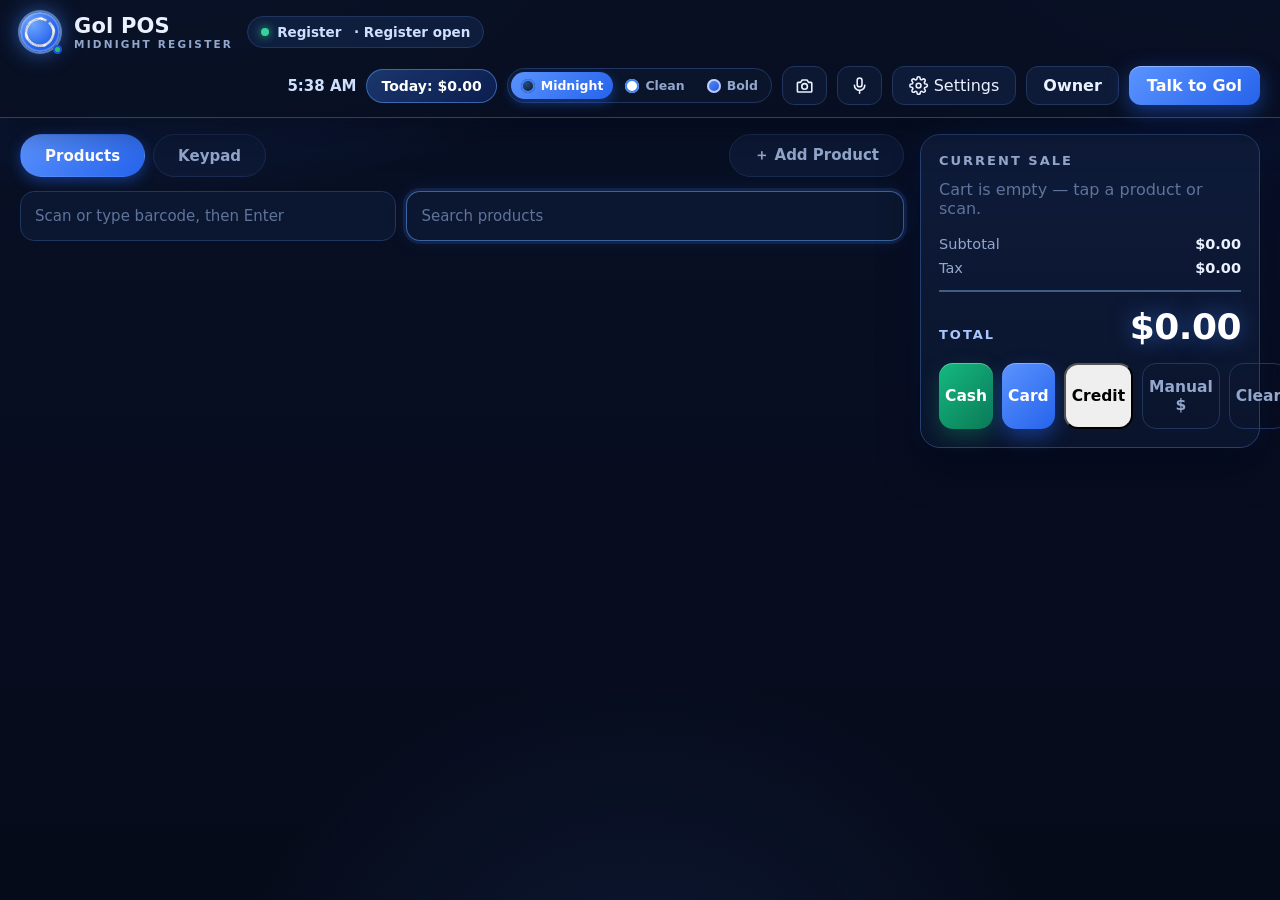
==== web/index.html @ a658a7b7 "Stamp web assets ?v=b105025 (Price-Gap Engine)" ====
<!DOCTYPE html>
<html lang="en" data-theme="midnight">
<head>
<meta charset="UTF-8">
<meta name="viewport" content="width=device-width, initial-scale=1.0, viewport-fit=cover">
<title>Gol POS — Register</title>
<script>try{var t=localStorage.getItem('golpos_theme');if(['midnight','clean','bold'].indexOf(t)<0)t='midnight';document.documentElement.dataset.theme=t;}catch(e){document.documentElement.dataset.theme='midnight';}</script>
<link rel="stylesheet" href="styles.css?v=b105025">
</head>
<body>
<header class="topbar">
  <span class="gol-mark gol-mark-lg"><img class="gol-mark-img" src="assets/gol-ring-white.png" alt="Gol"><i class="gol-mark-dot"></i></span>
  <div class="brand">Gol POS<small id="themeName">Midnight Register</small></div>
  <div class="store-pill"><span class="status-dot"></span><span id="storeName">Register</span><span class="store-open">&nbsp;· Register open</span></div>
  <div class="top-right">
    <span class="clock" id="clock"></span>
    <span class="today-chip" id="todayTotal">Today: $0.00</span>
    <div class="theme-switch" role="group" aria-label="Register theme">
      <button type="button" data-set-theme="midnight"><span class="sw sw-midnight"></span>Midnight</button>
      <button type="button" data-set-theme="clean"><span class="sw sw-clean"></span>Clean</button>
      <button type="button" data-set-theme="bold"><span class="sw sw-bold"></span>Bold</button>
    </div>
    <span id="camPill" class="cam-pill hidden" role="status"><svg class="ic ic-dot" viewBox="0 0 24 24" aria-hidden="true"><circle cx="12" cy="12" r="7" fill="currentColor"/></svg> Camera on</span>
    <button id="camBtn" type="button" aria-label="Camera — take a photo for Gol" title="Camera — take a photo for Gol (bill, receipt, product)"><svg class="ic" viewBox="0 0 24 24" fill="none" stroke="currentColor" stroke-width="2" stroke-linecap="round" stroke-linejoin="round" aria-hidden="true"><path d="M4 8h3l2-3h6l2 3h3a1 1 0 0 1 1 1v10a1 1 0 0 1-1 1H4a1 1 0 0 1-1-1V9a1 1 0 0 1 1-1z"/><circle cx="12" cy="13" r="3.5"/></svg></button>
    <button id="voiceBtn" type="button" aria-label="Voice — talk to Gol" title="Voice — talk to Gol"><svg class="ic" viewBox="0 0 24 24" fill="none" stroke="currentColor" stroke-width="2" stroke-linecap="round" stroke-linejoin="round" aria-hidden="true"><rect x="9" y="2.5" width="6" height="11" rx="3"/><path d="M5.5 11.5a6.5 6.5 0 0 0 13 0M12 18v3.5"/></svg></button>
    <div class="setmenu">
      <button id="settingsBtn" type="button" aria-haspopup="true" aria-expanded="false"><svg class="ic" viewBox="0 0 24 24" fill="none" stroke="currentColor" stroke-width="2" stroke-linecap="round" stroke-linejoin="round" aria-hidden="true"><circle cx="12" cy="12" r="3"/><path d="M19.4 15a1.65 1.65 0 0 0 .33 1.82l.06.06a2 2 0 1 1-2.83 2.83l-.06-.06a1.65 1.65 0 0 0-1.82-.33 1.65 1.65 0 0 0-1 1.51V21a2 2 0 1 1-4 0v-.09A1.65 1.65 0 0 0 9 19.4a1.65 1.65 0 0 0-1.82.33l-.06.06a2 2 0 1 1-2.83-2.83l.06-.06a1.65 1.65 0 0 0 .33-1.82 1.65 1.65 0 0 0-1.51-1H3a2 2 0 1 1 0-4h.09A1.65 1.65 0 0 0 4.6 9a1.65 1.65 0 0 0-.33-1.82l-.06-.06a2 2 0 1 1 2.83-2.83l.06.06a1.65 1.65 0 0 0 1.82.33H9a1.65 1.65 0 0 0 1-1.51V3a2 2 0 1 1 4 0v.09a1.65 1.65 0 0 0 1 1.51 1.65 1.65 0 0 0 1.82-.33l.06-.06a2 2 0 1 1 2.83 2.83l-.06.06a1.65 1.65 0 0 0-.33 1.82V9a1.65 1.65 0 0 0 1.51 1H21a2 2 0 1 1 0 4h-.09a1.65 1.65 0 0 0-1.51 1z"/></svg> Settings</button>
      <div class="setmenu-pop hidden" id="settingsPop" role="menu" aria-label="Register settings">
        <div class="sm-row">
          <div class="sm-main"><span class="sm-label">Batch close</span><span class="sm-sub" id="smBatchInfo">Checking…</span></div>
          <button type="button" class="sm-act" id="smBatchBtn">Seal batch</button>
        </div>
        <div class="sm-note hidden" id="smBatchNote"></div>
        <div class="sm-row">
          <div class="sm-main"><span class="sm-label">Day close</span><span class="sm-sub">Freeze today's record, batches included</span></div>
          <button type="button" class="sm-act" id="smDayCloseBtn">Close day</button>
        </div>
        <div class="sm-row">
          <div class="sm-main"><span class="sm-label">Receipt</span><span class="sm-sub">Reprint the most recent sale</span></div>
          <button type="button" class="sm-act" id="smReprintBtn">Reprint last</button>
        </div>
        <div class="sm-row">
          <div class="sm-main"><span class="sm-label">Transactions</span><span class="sm-sub">Sales history with items — reprint any sale</span></div>
          <button type="button" class="sm-act" id="smHistoryBtn">History</button>
        </div>
        <div class="sm-row">
          <div class="sm-main"><span class="sm-label">Scan with phone</span><span class="sm-sub">No camera here? A phone becomes this register's camera</span></div>
          <button type="button" class="sm-act" id="smScanBtn">Show link</button>
        </div>
        <div class="sm-row">
          <div class="sm-main"><span class="sm-label">Printer</span><span class="sm-sub">Receipt prints after each sale</span></div>
          <button type="button" class="sm-toggle" id="smPrinterBtn" aria-pressed="true">On</button>
        </div>
        <div class="sm-row">
          <div class="sm-main"><span class="sm-label">Camera frame</span><span class="sm-sub">One counter photo saved with each cash sale</span></div>
          <button type="button" class="sm-toggle" id="smWatchBtn" aria-pressed="false">Off</button>
        </div>
        <div class="sm-row">
          <div class="sm-main"><span class="sm-label">Tax exempt</span><span class="sm-sub">No tax on the current sale only</span></div>
          <button type="button" class="sm-toggle" id="smTaxBtn" aria-pressed="false">Off</button>
        </div>
        <div class="sm-row">
          <div class="sm-main"><span class="sm-label">Lock register</span><span class="sm-sub">Back to PIN please — the next person opens it in their name</span></div>
          <button type="button" class="sm-act" id="smLockBtn">Lock</button>
        </div>
        <div class="sm-row sm-last">
          <div class="sm-main"><span class="sm-label">Store</span><span class="sm-sub">Closed pauses new sales</span></div>
          <button type="button" class="sm-toggle on" id="smStoreBtn" aria-pressed="true">Open</button>
        </div>
      </div>
    </div>
    <span id="actorChip" class="actor-chip hidden" role="status"></span>
    <button id="myTasksBtn" type="button" class="hidden">My Tasks</button>
    <button id="ownerBtn" type="button">Owner</button>
    <button id="golBtn" type="button" class="gol-btn">Talk to Gol</button>
  </div>
</header>

<main class="layout">
  <section class="catalog">
    <div class="panel-tabs" role="tablist" aria-label="Register entry mode">
      <button type="button" id="tabProducts" class="ptab on" role="tab" aria-selected="true">Products</button>
      <button type="button" id="tabKeypad" class="ptab" role="tab" aria-selected="false">Keypad</button>
      <button type="button" id="addProductBtn" class="ptab ptab-add">＋ Add Product</button>
    </div>
    <div id="productsPane">
      <div class="scan-row">
        <input id="scanInput" name="golpos-barcode-scan" type="text" inputmode="numeric" placeholder="Scan or type barcode, then Enter" autocomplete="off" readonly>
        <input id="searchInput" name="golpos-product-search" type="search" placeholder="Search products" autocomplete="off" readonly>
      </div>
      <div class="cats" id="catRow"></div>
      <div class="grid" id="grid"></div>
    </div>
    <div id="keypadPane" class="keypad hidden">
      <div class="kp-main">
        <div class="kp-display">
          <span class="kp-label">Manual amount</span>
          <b class="kp-amount" id="kpAmount">$0.00</b>
          <button type="button" class="kp-clear" id="kpClearBtn" aria-label="Clear amount">C</button>
        </div>
        <p class="kp-error hidden" id="kpError" role="alert"></p>
        <div class="kp-keys">
          <button type="button" data-kp="1">1</button>
          <button type="button" data-kp="2">2</button>
          <button type="button" data-kp="3">3</button>
          <button type="button" data-kp="4">4</button>
          <button type="button" data-kp="5">5</button>
          <button type="button" data-kp="6">6</button>
          <button type="button" data-kp="7">7</button>
          <button type="button" data-kp="8">8</button>
          <button type="button" data-kp="9">9</button>
          <button type="button" data-kp="00">00</button>
          <button type="button" data-kp="0">0</button>
          <button type="button" data-kp="B" class="kp-fn" aria-label="Backspace">⌫</button>
        </div>
        <div class="kp-actions">
          <button type="button" id="kpTaxableBtn">Add · TAXABLE</button>
          <button type="button" id="kpNonTaxBtn">Add · NON-TAX</button>
        </div>
      </div>
      <div class="kp-side">
        <div class="cats kp-cats" id="kpCatRow"></div>
        <div class="kp-list" id="kpList"></div>
      </div>
    </div>
  </section>

  <aside class="cart">
    <h2>Current sale <em id="cartCount"></em></h2>
    <div id="cartLines" class="cart-lines"><p class="empty">Cart is empty — tap a product or scan.</p></div>
    <div class="totals">
      <div class="row"><span>Subtotal</span><b id="subTotal">$0.00</b></div>
      <div class="row"><span>Tax <span id="taxBadge" class="tax-badge hidden">EXEMPT</span></span><b id="taxTotal">$0.00</b></div>
      <div class="row hidden" id="surchargeRow"><span id="surchargeLabel">Card surcharge</span><b id="surchargeTotal">$0.00</b></div>
      <div class="row hidden" id="creditRow"><span>Store credit</span><b id="creditTotal">$0.00</b></div>
      <div class="row hidden" id="creditDueRow"><span>Still due</span><b id="creditDue">$0.00</b></div>
      <div class="grand"><span>Total</span><b id="grandTotal">$0.00</b></div>
    </div>
    <div class="tender">
      <button id="cashBtn" type="button">Cash</button>
      <button id="cardBtn" type="button">Card</button>
      <button id="creditBtn" type="button">Credit</button>
      <button id="manualBtn" type="button" class="ghost">Manual $</button>
      <button id="clearBtn" type="button" class="ghost">Clear</button>
    </div>
  </aside>
</main>

<section class="owner hidden" id="ownerPanel">
  <div class="owner-head">
    <h2 class="owner-title">Owner</h2>
    <span class="owner-store" id="ownerStoreName"></span>
  </div>
  <div class="owner-card owner-today">
    <h3 class="ocard-title">Today</h3>
    <div id="ownerBody">Loading…</div>
    <div class="owner-close-day" id="ownerCloseDay">
      <button id="dayCloseBtn" type="button">Close the day</button>
      <span id="dayCloseResult" class="ocd-result"></span>
    </div>
  </div>
  <div class="owner-card">
    <div id="ownerVendors"></div>
  </div>
  <div class="owner-card">
    <div id="ownerTeam"></div>
  </div>
  <div class="owner-card">
    <div id="ownerUnlocks"></div>
  </div>
  <div class="owner-card">
    <div id="ownerWhatsout"></div>
  </div>
  <div class="owner-card">
    <div id="ownerFeed"></div>
  </div>
  <div class="owner-card">
    <div id="ownerLoyalty"></div>
  </div>
  <div class="owner-card" id="ownerSettings"></div>
  <div class="owner-card owner-reports">
    <h3 class="ocard-title">Reports</h3>
    <div class="rep-tabs" role="group" aria-label="Report period">
      <button type="button" data-report="today">Today</button>
      <button type="button" data-report="yesterday">Yesterday</button>
      <button type="button" data-report="week">This week</button>
      <input type="date" id="reportDate" aria-label="Pick a date">
    </div>
    <div id="reportBody">Pick a period.</div>
  </div>
  <button id="ownerClose" type="button" class="ghost">Close</button>
</section>

<div class="lock-overlay hidden" id="lockOverlay" role="dialog" aria-label="Register locked">
  <div class="lock-card">
    <img class="lock-logo" src="assets/gol-ring-blue.png" alt="Gol">
    <h2 class="lock-title">PIN please</h2>
    <p class="lock-sub">The register is locked. Type your PIN in the Gol chat —<br>it opens in your name, with your tasks ready.</p>
    <button id="lockChatBtn" type="button" class="gol-btn">Talk to Gol</button>
  </div>
</div>

<div class="receipt hidden" id="tasksModal"><div class="receipt-card tasks-card">
  <h3>My Tasks</h3>
  <div id="tasksNext"></div>
  <div id="tasksList"></div>
  <div class="tasks-note-row">
    <input id="taskNoteInput" type="text" placeholder="Note for the boss…" autocomplete="off">
    <button id="taskNoteSend" type="button">Send note</button>
  </div>
  <button id="tasksClose" type="button" class="ghost">Close</button>
</div></div>

<div class="receipt hidden" id="receiptModal"><div class="receipt-card">
  <h3 id="receiptTitle">Receipt</h3>
  <img id="receiptLogo" class="receipt-logo" src="assets/gol-ring-blue.png" alt="Gol">
  <pre id="receiptBody"></pre>
  <button id="receiptPrint" type="button">Print</button>
  <button id="receiptClose" type="button">New sale</button>
</div></div>

<div class="receipt hidden" id="orderSheetModal"><div class="receipt-card sheet-card">
  <h3 id="orderSheetTitle">Order sheet</h3>
  <pre id="orderSheetBody"></pre>
  <button id="orderSheetPrint" type="button">Print</button>
  <button id="orderSheetShare" type="button">Share</button>
  <button id="orderSheetClose" type="button">Close</button>
</div></div>

<div class="cash-pay hidden" id="cashModal"><div class="cash-card">
  <h3>Cash payment</h3>
  <div class="cash-row cash-due"><span>Total due</span><b id="cashDue">$0.00</b></div>
  <label class="cash-label">Cash received
    <input id="cashReceived" type="number" min="0" step="0.01" inputmode="decimal" autocomplete="off">
  </label>
  <div class="cash-quick" aria-label="Add cash">
    <button type="button" data-cash-add="1">+$1</button>
    <button type="button" data-cash-add="5">+$5</button>
    <button type="button" data-cash-add="10">+$10</button>
    <button type="button" data-cash-add="20">+$20</button>
    <button type="button" data-cash-add="50">+$50</button>
    <button type="button" id="cashExact">Exact</button>
    <button type="button" id="cashClear">Clear</button>
  </div>
  <div class="cash-row cash-change"><span id="cashChangeLabel">Change due</span><b id="cashChange">$0.00</b></div>
  <div class="cash-actions">
    <button type="button" id="cashBack" class="ghost">Back</button>
    <button type="button" id="cashComplete">Complete cash sale</button>
  </div>
</div></div>

<div class="cash-pay hidden" id="creditModal"><div class="cash-card">
  <h3>Store credit</h3>
  <p class="cam-note">The customer's credit is real money the store owes them — points from their receipts (1 point per $20, 1 point = $1). Ask their NAME first, or look it up by phone; the balance reads from the store's own ledger.</p>
  <label class="cash-label">Customer name
    <input id="creditNameIn" type="text" autocomplete="off" placeholder="e.g. Ram Sharma">
  </label>
  <div class="cash-actions">
    <button type="button" id="creditFindName">Find by name</button>
  </div>
  <div id="creditMatches" class="hidden"></div>
  <label class="cash-label">Customer phone
    <input id="creditPhone" type="tel" inputmode="tel" autocomplete="off" placeholder="(216) 555-0100">
  </label>
  <div class="cash-actions">
    <button type="button" id="creditBack" class="ghost">Back</button>
    <button type="button" id="creditCheck">Check balance</button>
  </div>
  <div id="creditResult" class="hidden">
    <div class="cash-row"><span id="creditName">Customer</span><b id="creditBalance">$0.00</b></div>
    <label class="cash-label">Apply credit $
      <input id="creditAmount" type="number" min="0" step="0.01" inputmode="decimal" autocomplete="off">
    </label>
    <div class="cash-row"><span>After credit</span><b id="creditLeft">—</b></div>
    <div class="cash-actions">
      <button type="button" id="creditRemove" class="ghost hidden">Remove credit</button>
      <button type="button" id="creditApply">Apply credit</button>
    </div>
  </div>
  <p class="stock-note hidden" id="creditNote" role="alert"></p>
</div></div>

<div class="cash-pay hidden" id="refundModal"><div class="cash-card">
  <h3>Refund</h3>
  <p class="refund-sale" id="refundSaleLine"></p>
  <div id="refundLines"></div>
  <div class="cash-row cash-due"><span>Back to customer</span><b id="refundTotal">$0.00</b></div>
  <p class="refund-back" id="refundBackLine"></p>
  <p class="stock-note hidden" id="refundNote" role="alert"></p>
  <div class="cash-actions">
    <button type="button" id="refundCancel" class="ghost">Back</button>
    <button type="button" id="refundGo">Refund</button>
  </div>
</div></div>

<div class="prod-add hidden" id="productModal"><div class="prod-card">
  <h3>Add product</h3>
  <div id="npFormStep">
    <div class="np-grid">
      <label class="np-wide">Name <input id="npName" type="text" placeholder="e.g. Sunrise Trail Mix 4oz" autocomplete="off"></label>
      <label>Category
        <select id="npCategory"></select>
      </label>
      <label id="npCategoryNewWrap" class="hidden">New category <input id="npCategoryNew" type="text" placeholder="Category name" autocomplete="off"></label>
      <label>Price $ <input id="npPrice" type="number" min="0" step="0.01" inputmode="decimal" placeholder="0.00"></label>
      <label>Cost $ <input id="npCost" type="number" min="0" step="0.01" inputmode="decimal" placeholder="Optional"></label>
      <label>Margin % <input id="npMargin" type="number" min="0" step="0.1" inputmode="decimal" placeholder="—"></label>
      <label>Barcode <input id="npBarcode" type="text" placeholder="Blank = auto" autocomplete="off"></label>
      <label>Opening stock <input id="npStock" type="number" min="0" step="1" inputmode="numeric" value="0"></label>
      <label>Par (shelf) <input id="npPar" type="number" min="0" step="1" inputmode="numeric"></label>
      <label>Image URL <input id="npImg" type="text" placeholder="Optional" autocomplete="off"></label>
      <label class="os-chk np-wide"><input id="npTaxable" type="checkbox" checked> Taxable</label>
    </div>
    <p class="np-error hidden" id="npError" role="alert"></p>
    <div class="cash-actions">
      <button type="button" id="npCancel" class="ghost">Cancel</button>
      <button type="button" id="npSave">Add product</button>
    </div>
  </div>
  <div id="npPinStep" class="hidden">
    <p class="np-pin-note" id="npPinNote">That's an admin action — enter the admin PIN.</p>
    <label class="cash-label">Admin PIN
      <input id="npPin" type="password" inputmode="numeric" autocomplete="off" maxlength="6" placeholder="••••">
    </label>
    <p class="np-error hidden" id="npPinError" role="alert"></p>
    <div class="cash-actions">
      <button type="button" id="npPinCancel" class="ghost">Cancel</button>
      <button type="button" id="npPinBtn">Unlock &amp; add</button>
    </div>
  </div>
</div></div>

<div class="stock-add hidden" id="stockModal"><div class="stock-card">
  <div class="stock-head">
    <span class="stock-media"><span class="tile-art" id="stockArt">G</span><img class="tile-img hidden" id="stockImg" alt=""></span>
    <div class="stock-title"><h3 id="stockName">Add stock</h3><span class="stock-now" id="stockNow"></span></div>
  </div>
  <div id="stockQtyStep">
    <div class="stock-stepper">
      <button type="button" id="stockMinus" aria-label="One less">−</button>
      <input id="stockQty" type="number" min="1" max="9999" step="1" inputmode="numeric" value="12" aria-label="Quantity received">
      <button type="button" id="stockPlus" aria-label="One more">+</button>
    </div>
    <div class="stock-quick" aria-label="Quick quantities">
      <button type="button" data-stock-qty="6">+6</button>
      <button type="button" data-stock-qty="12">+12</button>
      <button type="button" data-stock-qty="24">+24</button>
    </div>
    <p class="stock-note hidden" id="stockNote" role="alert"></p>
    <div class="cash-actions">
      <button type="button" id="stockCancel" class="ghost">Cancel</button>
      <button type="button" id="stockAddBtn">Add to stock</button>
    </div>
  </div>
  <div id="stockPinStep" class="hidden">
    <p class="stock-pin-note" id="stockPinNote">That's an admin action — enter the admin PIN.</p>
    <label class="cash-label" id="stockPinLabel">Admin PIN
      <input id="stockPin" type="password" inputmode="numeric" autocomplete="off" maxlength="6" placeholder="••••">
    </label>
    <p class="stock-note hidden" id="stockPinError" role="alert"></p>
    <div class="cash-actions">
      <button type="button" id="stockPinCancel" class="ghost">Cancel</button>
      <button type="button" id="stockPinBtn">Unlock &amp; add</button>
    </div>
  </div>
</div></div>

<div class="txn hidden" id="txnModal"><div class="txn-card">
  <div class="txn-head">
    <h3>Transactions</h3>
    <button type="button" id="txnClose" class="ghost">Close</button>
  </div>
  <div class="txn-body" id="txnBody"><p class="txn-empty">Loading…</p></div>
</div></div>

<div class="stock-add hidden" id="pinModal"><div class="stock-card">
  <h3 class="pin-sheet-title">Admin PIN</h3>
  <p class="stock-pin-note" id="pinSheetNote">That's an admin action — enter the admin PIN.</p>
  <label class="cash-label">Admin PIN
    <input id="pinSheetInput" type="password" inputmode="numeric" autocomplete="off" maxlength="6" placeholder="••••">
  </label>
  <p class="stock-note hidden" id="pinSheetError" role="alert"></p>
  <div class="cash-actions">
    <button type="button" id="pinSheetCancel" class="ghost">Cancel</button>
    <button type="button" id="pinSheetBtn">Unlock &amp; continue</button>
  </div>
</div></div>

<div id="toast" class="toast hidden" role="status"></div>

<div class="chat-drawer hidden" id="chatDrawer">
  <div class="chat-head">
    <span class="gol-mark"><img class="gol-mark-img" src="assets/gol-ring-white.png" alt="Gol"><i class="gol-mark-dot"></i></span>
    <div class="chat-title"><b>Gol</b><small>Your store brain · online</small></div>
    <button id="chatClose" type="button" aria-label="Close">×</button>
  </div>
  <div class="chat-body" id="chatBody">
    <div class="msg gol">Hi, I'm Gol. Add an item, ask a price, or say "today's total".</div>
  </div>
  <div class="chat-chips" id="chatChips" role="group" aria-label="Quick asks — tap instead of typing">
    <button type="button" data-chip="Today's total"><svg class="ic" viewBox="0 0 24 24" fill="none" stroke="currentColor" stroke-width="2" stroke-linecap="round" stroke-linejoin="round" aria-hidden="true"><path d="M4 20h16"/><path d="M7 20v-5M12 20V5M17 20v-8"/></svg> Today's total</button>
    <button type="button" data-chip="Close the day"><svg class="ic" viewBox="0 0 24 24" fill="none" stroke="currentColor" stroke-width="2" stroke-linecap="round" stroke-linejoin="round" aria-hidden="true"><path d="M20 13.6A8 8 0 1 1 10.4 4a6.6 6.6 0 0 0 9.6 9.6z"/></svg> Close the day</button>
    <button type="button" data-chip="Batch close"><svg class="ic" viewBox="0 0 24 24" fill="none" stroke="currentColor" stroke-width="2" stroke-linecap="round" stroke-linejoin="round" aria-hidden="true"><rect x="3" y="6" width="18" height="13" rx="2"/><path d="M3 10.5h18"/></svg> Batch close</button>
    <button type="button" data-chip="Loyalty leaderboard"><svg class="ic" viewBox="0 0 24 24" fill="none" stroke="currentColor" stroke-width="2" stroke-linecap="round" stroke-linejoin="round" aria-hidden="true"><circle cx="12" cy="14.5" r="4.5"/><path d="M8.9 10.6 5.5 3h4.7L12 6.6 13.8 3h4.7l-3.4 7.6"/></svg> Loyalty leaderboard</button>
    <button type="button" data-chip="Employees list"><svg class="ic" viewBox="0 0 24 24" fill="none" stroke="currentColor" stroke-width="2" stroke-linecap="round" stroke-linejoin="round" aria-hidden="true"><circle cx="9" cy="8" r="3.5"/><path d="M3 20c.4-3.2 2.8-5 6-5s5.6 1.8 6 5M15.5 4.9a3.5 3.5 0 0 1 0 6.2M17.8 15.4c1.8.7 3 2.2 3.2 4.6"/></svg> Employees</button>
    <button type="button" data-chip="This week's sales"><svg class="ic" viewBox="0 0 24 24" fill="none" stroke="currentColor" stroke-width="2" stroke-linecap="round" stroke-linejoin="round" aria-hidden="true"><rect x="3" y="5" width="18" height="16" rx="2"/><path d="M3 10h18M8 3v4M16 3v4"/></svg> This week's sales</button>
    <button type="button" data-chip="Why was today slow?"><svg class="ic" viewBox="0 0 24 24" fill="none" stroke="currentColor" stroke-width="2" stroke-linecap="round" stroke-linejoin="round" aria-hidden="true"><circle cx="11" cy="11" r="7"/><path d="M20.5 20.5 16.7 16.7"/></svg> Why was today slow?</button>
    <button type="button" data-chip="What sold best this week?"><svg class="ic" viewBox="0 0 24 24" fill="none" stroke="currentColor" stroke-width="2" stroke-linecap="round" stroke-linejoin="round" aria-hidden="true"><path d="M8 4h8v4.5a4 4 0 0 1-8 0z"/><path d="M8 5.5H4.5a3.5 3.5 0 0 0 3.6 3.5M16 5.5h3.5a3.5 3.5 0 0 1-3.6 3.5M12 12.5V15M8.5 20h7M10 15h4l.6 5H9.4z"/></svg> What sold best this week?</button>
    <button type="button" data-chip="How much is a Coke?"><svg class="ic" viewBox="0 0 24 24" fill="none" stroke="currentColor" stroke-width="2" stroke-linecap="round" stroke-linejoin="round" aria-hidden="true"><path d="M6 9h12l-1.4 11a1.5 1.5 0 0 1-1.5 1.3H8.9A1.5 1.5 0 0 1 7.4 20z"/><path d="M4.5 9h15M14.5 2.5 13.2 9"/></svg> How much is a Coke?</button>
  </div>
  <div id="voicePill" class="voice-pill hidden" role="status"><svg class="ic" viewBox="0 0 24 24" fill="none" stroke="currentColor" stroke-width="2" stroke-linecap="round" stroke-linejoin="round" aria-hidden="true"><rect x="9" y="2.5" width="6" height="11" rx="3"/><path d="M5.5 11.5a6.5 6.5 0 0 0 13 0M12 18v3.5"/></svg> Listening… speak now</div>
  <form class="chat-form" id="chatForm">
    <label class="photo-btn" title="Send a photo — Gol's eyes (SAM) will read it"><svg class="ic" viewBox="0 0 24 24" fill="none" stroke="currentColor" stroke-width="2" stroke-linecap="round" stroke-linejoin="round" aria-hidden="true"><path d="M4 8h3l2-3h6l2 3h3a1 1 0 0 1 1 1v10a1 1 0 0 1-1 1H4a1 1 0 0 1-1-1V9a1 1 0 0 1 1-1z"/><circle cx="12" cy="13" r="3.5"/></svg>
      <input id="photoInput" type="file" accept="image/*" hidden>
    </label>
    <button id="chatMicBtn" type="button" class="mic-btn" title="Voice — talk to Gol" aria-label="Voice input"><svg class="ic" viewBox="0 0 24 24" fill="none" stroke="currentColor" stroke-width="2" stroke-linecap="round" stroke-linejoin="round" aria-hidden="true"><rect x="9" y="2.5" width="6" height="11" rx="3"/><path d="M5.5 11.5a6.5 6.5 0 0 0 13 0M12 18v3.5"/></svg></button>
    <input id="chatInput" type="text" placeholder="Message Gol…" autocomplete="off">
    <button type="submit"><svg class="ic" viewBox="0 0 24 24" fill="none" stroke="currentColor" stroke-width="2" stroke-linecap="round" stroke-linejoin="round" aria-hidden="true"><path d="M21.5 2.5 11 13"/><path d="M21.5 2.5 14.8 21.5l-3.8-8.5-8.5-3.8z"/></svg> Send</button>
  </form>
</div>

<div class="camview hidden" id="camModal"><div class="cam-card">
  <div class="cam-head">
    <h3>Camera</h3>
    <span class="cam-pill"><svg class="ic ic-dot" viewBox="0 0 24 24" aria-hidden="true"><circle cx="12" cy="12" r="7" fill="currentColor"/></svg> Camera on</span>
  </div>
  <video id="camVideo" autoplay playsinline muted></video>
  <img id="camPreview" class="hidden" alt="Captured photo">
  <p class="cam-note" id="camNote">Point the camera, then capture. The photo goes to Gol's chat.</p>
  <div class="cash-actions" id="camLiveBtns">
    <button type="button" id="camCancel" class="ghost">Cancel</button>
    <button type="button" id="camSnap"><svg class="ic" viewBox="0 0 24 24" fill="none" stroke="currentColor" stroke-width="2" stroke-linecap="round" stroke-linejoin="round" aria-hidden="true"><path d="M4 8h3l2-3h6l2 3h3a1 1 0 0 1 1 1v10a1 1 0 0 1-1 1H4a1 1 0 0 1-1-1V9a1 1 0 0 1 1-1z"/><circle cx="12" cy="13" r="3.5"/></svg> Capture</button>
  </div>
  <div class="cash-actions hidden" id="camShotBtns">
    <button type="button" id="camRetake" class="ghost">Retake</button>
    <button type="button" id="camUsePhoto">Use as photo</button>
    <button type="button" id="camUseBill">Use as bill</button>
    <button type="button" id="camUseSense" class="hidden">Check the counter</button>
  </div>
</div></div>

<div class="camview hidden" id="frameModal"><div class="cam-card">
  <div class="cam-head">
    <h3>Counter frame</h3>
    <button type="button" id="frameClose" class="ghost">Close</button>
  </div>
  <img id="frameImg" alt="Counter frame saved with this sale">
  <p class="cam-note">The moment this cash sale was rung, saved with its receipt.</p>
</div></div>

<div class="camview hidden" id="clipModal"><div class="cam-card">
  <div class="cam-head">
    <h3>Event clip</h3>
    <button type="button" id="clipClose" class="ghost">Close</button>
  </div>
  <video id="clipVideo" controls playsinline></video>
  <p class="cam-note">A few seconds around this cash sale, from the register camera — event footage only, never a 24/7 tape.</p>
</div></div>

<div class="camview hidden" id="scanModal"><div class="cam-card">
  <div class="cam-head">
    <h3>Scan with phone</h3>
    <button type="button" id="scanClose" class="ghost">Close</button>
  </div>
  <p class="cam-note">Open this link on a phone — or type the code there — and its camera becomes this register's camera. Bills and photos land in this register's Gol chat.</p>
  <div class="scan-code" id="scanCode">······</div>
  <p class="scan-url" id="scanUrl">…</p>
  <div class="scan-qr" id="scanQr"></div>
  <p class="cam-note" id="scanNote">The link lives for about 10 minutes.</p>
  <div class="cash-actions">
    <button type="button" id="scanCopy"><svg class="ic" viewBox="0 0 24 24" fill="none" stroke="currentColor" stroke-width="2" stroke-linecap="round" stroke-linejoin="round" aria-hidden="true"><rect x="5.5" y="4.5" width="13" height="17" rx="2"/><path d="M9 4.5a3 3 0 0 1 6 0M9.5 12h5M9.5 15.5h5"/></svg> Copy link</button>
    <button type="button" id="scanSend"><svg class="ic" viewBox="0 0 24 24" fill="none" stroke="currentColor" stroke-width="2" stroke-linecap="round" stroke-linejoin="round" aria-hidden="true"><circle cx="6" cy="12" r="2.5"/><circle cx="17.5" cy="5.5" r="2.5"/><circle cx="17.5" cy="18.5" r="2.5"/><path d="M8.2 10.7 15.3 6.8M8.2 13.3l7.1 3.9"/></svg> Send to phone</button>
    <button type="button" id="scanNew">New link</button>
  </div>
  <div class="cash-actions hidden" id="scanShare">
    <a id="scanWa" href="#" target="_blank" rel="noopener">WhatsApp</a>
    <a id="scanSms" href="#">Text message</a>
    <a id="scanMail" href="#">Email</a>
  </div>
</div></div>

<video id="watchVideo" muted playsinline class="watch-video" aria-hidden="true"></video>

<script src="qrcode.min.js"></script>
  <script src="app.js?v=b105025"></script>
</body>
</html>
---- web/styles.css ----
/* Gol POS — register styles.
   Three switchable themes (owner decision, Oct 26): Midnight Register (default),
   Clean Counter, Bold Blue — ported faithfully from the approved design samples.
   Theme lives on <html data-theme="midnight|clean|bold">; layout + behavior are
   shared, each theme block below carries its own full visual language.
   Brand mark: the canonical Gol open-ring logo, as local derived assets
   (web/assets/gol-ring-white.png / gol-ring-blue.png) — strict-alpha keys of
   the canonical render (itacademy.com.np/img/brand/gol-logo-open-ring-blue.png,
   the same file the live gol-system-widget.js float names). The remote render
   itself is an opaque dark square: seating it raw (or via invert filters)
   renders a blob, so the seats use the transparent derived forms.
   Never a redrawn approximation. Gol blue #3F80F5. */
* { box-sizing: border-box; margin: 0; padding: 0; }
:root { --num: ui-rounded, system-ui, -apple-system, "Segoe UI", sans-serif; }
body { font-family: system-ui, -apple-system, "Segoe UI", sans-serif; min-height: 100vh; color: var(--ink); background-color: var(--bg); }
button { font: inherit; cursor: pointer; }
.hidden { display: none !important; }
.empty { color: var(--faint); }

/* ---------- canonical Gol mark (extracted from gol-system-widget.js) ---------- */
.gol-mark { position: relative; flex: none; border-radius: 50%; display: inline-flex; align-items: center; justify-content: center; width: 38px; height: 38px; }
.gol-mark-lg { width: 40px; height: 40px; }
.gol-mark-img { width: 82%; height: 82%; display: block; }
.gol-mark-dot { position: absolute; right: -2px; bottom: -2px; width: 9px; height: 9px; border-radius: 50%; background: #22c55e; border: 2px solid #1d4ed8; }

/* ---------- header ---------- */
.topbar { display: flex; align-items: center; gap: 14px; padding: 12px 20px; position: sticky; top: 0; z-index: 5; flex-wrap: wrap; }
.brand { font-size: 21px; font-weight: 800; letter-spacing: .2px; }
.brand small { display: block; font-size: 10.5px; font-weight: 600; letter-spacing: 2.2px; text-transform: uppercase; }
.store-pill { display: flex; align-items: center; gap: 8px; padding: 7px 13px; border-radius: 999px; font-weight: 600; font-size: 13.5px; }
#storeName { font-weight: 600; }
.status-dot { width: 8px; height: 8px; border-radius: 50%; background: #34d399; flex: none; }
.top-right { margin-left: auto; display: flex; align-items: center; gap: 10px; flex-wrap: wrap; }
.clock { font-family: var(--num); font-variant-numeric: tabular-nums; font-size: 15px; font-weight: 700; }
.today-chip { font-family: var(--num); font-variant-numeric: tabular-nums; font-weight: 700; font-size: 14px; padding: 8px 14px; border-radius: 999px; }
.topbar > button, .top-right > button { border-radius: 12px; padding: 9px 16px; font-weight: 600; }
.gol-btn { font-weight: 800 !important; }

/* ---------- settings dropdown (counter operations, one menu) ---------- */
.setmenu { position: relative; }
#settingsBtn { border-radius: 12px; padding: 9px 16px; font-weight: 600; font: inherit; cursor: pointer; }
.setmenu-pop { position: absolute; right: 0; top: calc(100% + 8px); width: 330px; max-width: 92vw; z-index: 30;
  background: var(--surface); border: 1px solid var(--line); border-radius: var(--panel-radius);
  box-shadow: var(--cart-shadow); padding: 8px 10px; color: var(--ink); text-align: left; }
.sm-row { display: flex; align-items: center; justify-content: space-between; gap: 12px;
  padding: 9px 4px; border-bottom: 1px dashed var(--line); }
.sm-row.sm-last { border-bottom: none; }
.sm-main { min-width: 0; }
.sm-label { display: block; font-weight: 700; font-size: 14.5px; }
.sm-sub { display: block; font-size: 12.5px; color: var(--dim); margin-top: 1px; }
.sm-act { flex: none; border: none; border-radius: 10px; padding: 9px 13px; font-weight: 700; cursor: pointer;
  background: linear-gradient(135deg, #5b93ff, #2563eb); color: #fff; font: inherit; font-size: 13.5px; }
.sm-act.armed { background: #b91c1c; }
.sm-act:disabled { opacity: .45; cursor: not-allowed; }
.sm-toggle { flex: none; min-width: 76px; border-radius: 999px; padding: 8px 14px; font-weight: 700; cursor: pointer;
  border: 1px solid var(--line); background: var(--field-bg); color: var(--dim); font: inherit; font-size: 13.5px; }
.sm-toggle.on { background: linear-gradient(135deg, #5b93ff, #2563eb); color: #fff; border-color: transparent; }
.sm-note { font-size: 13.5px; line-height: 1.45; padding: 9px 6px 3px; color: var(--ink); }
.sm-pin { display: block; background: none; border: none; padding: 5px 6px 8px; color: var(--price);
  font: inherit; font-size: 13.5px; font-weight: 700; cursor: pointer; text-align: left; }
.status-dot.closed { background: #ef4444 !important; box-shadow: 0 0 8px rgba(239,68,68,.65) !important; }
.tax-badge { display: inline-block; font-size: 10px; font-weight: 800; letter-spacing: 1.2px;
  background: #dc2626; color: #fff; padding: 2px 7px; border-radius: 999px; vertical-align: 2px; margin-left: 5px; }
/* per-theme seats for the Settings button (the .top-right > button rules
   do not reach it — it sits inside .setmenu) */
[data-theme="midnight"] #settingsBtn { border: 1px solid var(--line); background: #0e1b38; color: var(--ink); }
[data-theme="clean"] #settingsBtn { border: 1px solid #d5e4f8; background: #fff; color: var(--ink); }
[data-theme="bold"] #settingsBtn { border: 1.5px solid rgba(255,255,255,.45); background: rgba(255,255,255,.1); color: #fff; border-radius: 999px; padding: 10px 17px; }

/* ---------- theme switcher ---------- */
.theme-switch { display: flex; gap: 2px; padding: 3px; border-radius: 999px; background: var(--switch-bg); border: 1px solid var(--switch-line); }
.theme-switch button { display: inline-flex; align-items: center; gap: 6px; border: none; background: transparent; color: var(--switch-ink); padding: 6px 10px; border-radius: 999px; font-size: 12.5px; font-weight: 700; }
.theme-switch button.on { background: var(--switch-on-bg); color: var(--switch-on-ink); box-shadow: var(--switch-on-shadow); }
.sw { width: 14px; height: 14px; border-radius: 50%; flex: none; }
.sw-midnight { background: radial-gradient(circle at 35% 30%, #2b4a7f, #060b1a); box-shadow: inset 0 0 0 2px #3f80f5; }
.sw-clean { background: #fff; box-shadow: inset 0 0 0 2px #3f80f5; }
.sw-bold { background: linear-gradient(135deg, #5b93ff, #1d4ed8); box-shadow: inset 0 0 0 2px rgba(255,255,255,.65); }

/* ---------- layout ---------- */
.layout { display: grid; grid-template-columns: minmax(0, 1fr) 340px; gap: 16px; padding: var(--layout-pad); align-items: start; }

/* ---------- catalog ---------- */
.scan-row { display: flex; gap: 10px; margin-bottom: 12px; }
.scan-row input { flex: 1; height: 50px; padding: 0 14px; font: inherit; font-size: 15px; border-radius: var(--field-radius); background: var(--field-bg); border: 1px solid var(--field-line); color: var(--ink); min-width: 0; }
.scan-row input::placeholder { color: var(--faint); }
.scan-row input:focus { outline: none; }
#searchInput { flex: 1.35; border-color: var(--search-line); box-shadow: var(--search-ring); }
.cats { display: flex; gap: 7px; flex-wrap: wrap; margin-bottom: 14px; }
.cats button { padding: 8px 15px; border-radius: 999px; font-size: 13.5px; font-weight: 600; color: var(--cat-ink); background: var(--cat-bg); border: 1px solid var(--cat-line); }
.cats button.on { color: #fff; border-color: transparent; background: linear-gradient(135deg, #5b93ff, #2563eb); box-shadow: var(--cat-on-shadow); }
.grid { display: grid; grid-template-columns: repeat(auto-fill, minmax(158px, 1fr)); gap: 12px; }
.tile { text-align: left; padding: 14px; border-radius: var(--tile-radius); min-height: var(--tile-minh); display: flex; flex-direction: column; gap: 9px; background: var(--tile-bg); border: var(--tile-bw) solid var(--tile-line); box-shadow: var(--tile-shadow); color: var(--ink); font: inherit; cursor: pointer; }
.tile-art { width: var(--art-size); height: var(--art-size); border-radius: var(--art-radius); display: flex; align-items: center; justify-content: center; font-size: 21px; font-weight: 800; font-family: var(--num); }
.tile-name { font-weight: 600; font-size: 14.5px; line-height: 1.3; color: var(--tile-name); }
.tile-price { font-family: var(--num); font-variant-numeric: tabular-nums; font-weight: 800; font-size: 20px; color: var(--price); }
/* the tile foot: price left, the quiet "+ Stock" receive door right —
   on an OUT tile the same button becomes the rescue, in brand dress */
.tile-foot { margin-top: auto; display: flex; align-items: center; justify-content: space-between; gap: 8px; }
.tile-stock-add { flex: none; border: 1px solid var(--line); background: var(--field-bg); color: var(--dim);
  border-radius: 999px; padding: 6px 11px; font: inherit; font-size: 12px; font-weight: 700; cursor: pointer; }
.tile-stock-add:hover { color: var(--ink); border-color: var(--price); }
.tile-stock-add.rescue { background: linear-gradient(135deg, #5b93ff, #2563eb); color: #fff; border-color: transparent;
  box-shadow: 0 4px 12px rgba(37,99,235,.35); }

/* ---------- cart ---------- */
.cart { border-radius: var(--panel-radius); padding: 18px; position: sticky; top: var(--cart-top); background: var(--cart-bg); border: 1px solid var(--cart-line); box-shadow: var(--cart-shadow); color: var(--cart-ink); }
.cart h2 { font-size: 13px; letter-spacing: 2px; text-transform: uppercase; color: var(--cart-dim); margin-bottom: 12px; display: flex; justify-content: space-between; align-items: baseline; }
.cart h2 em { font-style: normal; letter-spacing: 0; text-transform: none; font-size: 12px; color: var(--cart-faint); }
.cart .empty { color: var(--cart-faint); }
.cart-lines .line { display: flex; align-items: center; gap: 9px; padding: 11px 0; border-bottom: 1px dashed var(--cart-dash); }
.line-info { flex: 1; min-width: 0; }
.line-name { font-weight: 600; font-size: 14.5px; white-space: nowrap; overflow: hidden; text-overflow: ellipsis; }
.line-sub { font-size: 12.5px; color: var(--cart-faint); font-variant-numeric: tabular-nums; }
.stepper { display: flex; align-items: center; gap: 7px; }
.stepper b { min-width: 16px; text-align: center; font-variant-numeric: tabular-nums; font-size: 14.5px; }
.stepper button { width: 28px; height: 28px; padding: 0; border-radius: 50%; font-size: 16px; line-height: 1; color: var(--stepper-ink); border: 1px solid var(--stepper-line); background: var(--stepper-bg); }
.line-total { font-family: var(--num); font-variant-numeric: tabular-nums; font-weight: 800; font-size: 15.5px; min-width: 52px; text-align: right; }
.totals { margin-top: 14px; font-variant-numeric: tabular-nums; }
.totals .row { display: flex; justify-content: space-between; padding: 4px 0; font-size: 14.5px; color: var(--cart-dim); }
.totals .row b { color: var(--cart-ink); font-weight: 600; }
.totals .grand { display: flex; justify-content: space-between; align-items: baseline; margin-top: 10px; padding-top: 14px; border-top: 2px solid var(--grand-line); }
.totals .grand span { font-size: 13px; font-weight: 700; letter-spacing: 2px; text-transform: uppercase; color: var(--grand-label); }
.totals .grand b { font-family: var(--num); font-size: var(--grand-size); font-weight: 800; letter-spacing: -.5px; color: var(--grand-ink); }
.tender { display: flex; gap: 9px; margin-top: 16px; }
.tender button { flex: 1; padding: 14px 6px; font-weight: 800; font-size: 15.5px; border-radius: var(--btn-radius); }
.tender button.ghost { flex: .62; font-weight: 600; }

/* ---------- owner + receipt ---------- */
/* The Owner panel is a light mirror for the counter, dressed in the
   register's own card language: a plain column of tile-recipe cards on
   the page surface — no form wall (owner rejection, Oct 28). */
.owner { margin: 0 auto 22px; padding: 6px 20px 4px; max-width: 1180px;
  display: flex; flex-direction: column; gap: 14px; }
.owner-head { display: flex; align-items: baseline; gap: 10px; padding: 12px 4px 0; }
.owner-title { font-size: 21px; font-weight: 800; letter-spacing: .2px; }
.owner-store { font-size: 14.5px; font-weight: 600; color: var(--dim); }
.owner-store:not(:empty)::before { content: "· "; }
.owner-card { background: var(--tile-bg); border: var(--tile-bw) solid var(--tile-line);
  border-radius: var(--panel-radius); box-shadow: var(--tile-shadow); padding: 18px; color: var(--ink); }
.ocard-title { font-size: 12.5px; font-weight: 700; letter-spacing: 2px; text-transform: uppercase;
  color: var(--dim); margin: 0 0 12px; }
.ocard-title small { text-transform: none; letter-spacing: 0; font-weight: 500; color: var(--faint); }
.ocard-count { display: inline-block; background: var(--field-bg); border: 1px solid var(--field-line);
  color: var(--dim); border-radius: 999px; padding: 1px 8px; font-size: 11.5px; letter-spacing: 0; margin-left: 4px; }
.owner-muted { color: var(--faint); font-size: 13.5px; padding: 2px 0; }
.owner-note { color: var(--dim); font-size: 13.5px; margin-top: 12px; }
.feed-line { font-size: 14px; padding: 3px 0; }
/* Today card — the day as four stat tiles, figures in the register's
   big-number language; Close the day sits directly under them. */
.stat-tiles { display: grid; grid-template-columns: repeat(4, 1fr); gap: 10px; }
.stat-tile { background: var(--field-bg); border: 1px solid var(--field-line);
  border-radius: var(--field-radius); padding: 12px 14px; }
.stat-label { display: block; font-size: 11px; font-weight: 700; letter-spacing: 1.6px;
  text-transform: uppercase; color: var(--dim); }
.stat-num { display: block; font-family: var(--num); font-variant-numeric: tabular-nums;
  font-size: 24px; font-weight: 800; color: var(--price); margin-top: 3px; }
.owner button.ghost { background: transparent; color: var(--dim); border: 1px solid var(--line); border-radius: 10px; padding: 8px 14px; align-self: flex-start; }
.receipt { position: fixed; inset: 0; background: rgba(6,12,26,.6); display: flex; align-items: center; justify-content: center; z-index: 40; }
.receipt-card { background: var(--surface); color: var(--ink); border-radius: var(--panel-radius); padding: 20px; width: min(360px, 92vw); box-shadow: var(--cart-shadow); }
.receipt-card pre { font-family: ui-monospace, monospace; white-space: pre-wrap; margin: 10px 0 14px; }
.receipt-card button { border-radius: 10px; padding: 10px 16px; font-weight: 700; border: none; background: linear-gradient(135deg, #5b93ff, #2563eb); color: #fff; }
.cash-pay { position: fixed; inset: 0; background: rgba(6,12,26,.62); display: flex; align-items: center; justify-content: center; z-index: 45; padding: 18px; }
.cash-card { background: var(--surface); color: var(--ink); border-radius: var(--panel-radius); padding: 22px; width: min(390px, 94vw); box-shadow: var(--cart-shadow); }
.cash-card h3 { font-size: 20px; margin-bottom: 16px; }
.cash-row { display: flex; justify-content: space-between; align-items: baseline; gap: 16px; padding: 10px 0; font-size: 16px; }
.cash-row b { font-family: var(--num); font-variant-numeric: tabular-nums; font-size: 25px; }
.cash-due { border-bottom: 1px dashed var(--line); }
.cash-change { border-top: 1px dashed var(--line); margin-top: 12px; }
.cash-label { display: flex; flex-direction: column; gap: 7px; font-weight: 700; margin-top: 8px; }
.cash-label input { width: 100%; padding: 13px 14px; border-radius: 12px; border: 1px solid var(--line); background: var(--field-bg); color: var(--ink); font: inherit; font-size: 20px; font-weight: 800; }
.cash-quick { display: flex; flex-wrap: wrap; gap: 7px; margin-top: 11px; }
.cash-quick button { border: 1px solid var(--line); background: var(--field-bg); color: var(--ink); border-radius: 999px; padding: 8px 11px; font-weight: 700; }
.cash-actions { display: flex; gap: 9px; margin-top: 16px; }
.cash-actions button { flex: 1; border: none; border-radius: 12px; padding: 13px 12px; font-weight: 800; background: linear-gradient(135deg, #14b981, #0b7a55); color: #fff; }
.cash-actions button.ghost { flex: .55; background: transparent; color: var(--dim); border: 1px solid var(--line); }
.cash-actions button:disabled { opacity: .42; cursor: not-allowed; }

/* ---------- add-stock sheet (the tile's receive door) ---------- */
/* A register step in the cash panel's dress: the product, how many are
   on hand, a stepper + quick chips + a typed amount, and — when the
   session is not elevated — the admin PIN asked inside the sheet. */
.stock-add { position: fixed; inset: 0; background: rgba(6,12,26,.62); display: flex; align-items: center; justify-content: center; z-index: 46; padding: 18px; }
.stock-card { background: var(--surface); color: var(--ink); border-radius: var(--panel-radius); padding: 22px; width: min(390px, 94vw); box-shadow: var(--cart-shadow); }
.stock-head { display: flex; gap: 14px; align-items: center; margin-bottom: 18px; }
.stock-media { position: relative; width: 64px; height: 64px; flex: none; }
.stock-media .tile-art { position: absolute; inset: 0; width: auto; height: auto; font-size: 24px; }
.stock-media .tile-img { position: absolute; inset: 0; width: 100%; height: 100%; }
.stock-title h3 { font-size: 19px; line-height: 1.25; }
.stock-now { display: block; font-size: 13.5px; font-weight: 700; color: var(--dim); margin-top: 3px; font-variant-numeric: tabular-nums; }
.stock-stepper { display: flex; align-items: stretch; gap: 9px; }
.stock-stepper button { width: 52px; border-radius: 12px; border: 1px solid var(--line); background: var(--field-bg);
  color: var(--ink); font-size: 22px; font-weight: 800; cursor: pointer; }
.stock-stepper input { flex: 1; min-width: 0; text-align: center; padding: 12px 10px; border-radius: 12px;
  border: 1px solid var(--line); background: var(--field-bg); color: var(--ink); font: inherit; font-size: 22px; font-weight: 800; }
.stock-quick { display: flex; gap: 7px; margin-top: 11px; }
.stock-quick button { flex: 1; border: 1px solid var(--line); background: var(--field-bg); color: var(--ink);
  border-radius: 999px; padding: 8px 11px; font-weight: 700; cursor: pointer; }
.stock-note { margin-top: 12px; font-size: 13.5px; font-weight: 600; color: #dc2626; line-height: 1.45; }
.stock-pin-note { font-size: 15px; line-height: 1.5; margin-bottom: 4px; }
.pin-sheet-title { font-size: 19px; line-height: 1.25; margin-bottom: 10px; }
.stock-card .cash-label input { font-size: 22px; letter-spacing: 3px; }

/* ---------- transaction history sheet (the Settings menu's door) ---------- */
/* The till's sales log in the sheets' dress: a day-grouped list, each
   row the sale at a glance, opening inline to its named line items
   with a Reprint that renders through the one receipt view. */
.txn { position: fixed; inset: 0; background: rgba(6,12,26,.62); display: flex; align-items: center; justify-content: center; z-index: 48; padding: 18px; }
.txn-card { background: var(--surface); color: var(--ink); border-radius: var(--panel-radius); padding: 22px;
  width: min(560px, 94vw); max-height: 88vh; display: flex; flex-direction: column; box-shadow: var(--cart-shadow); }
.txn-head { display: flex; align-items: center; justify-content: space-between; gap: 12px; margin-bottom: 8px; }
.txn-head h3 { font-size: 20px; }
.txn-head button.ghost { background: transparent; color: var(--dim); border: 1px solid var(--line);
  border-radius: 10px; padding: 8px 14px; font-weight: 700; cursor: pointer; font: inherit; font-size: 13.5px; }
.txn-body { overflow-y: auto; min-height: 0; }
.txn-empty { color: var(--dim); font-size: 14.5px; line-height: 1.5; padding: 14px 2px; }
.txn-day { display: flex; align-items: baseline; justify-content: space-between; gap: 12px;
  padding: 14px 2px 7px; border-bottom: 1px solid var(--line); }
.txn-day b { font-size: 15px; }
.txn-day span { font-size: 12.5px; color: var(--dim); font-variant-numeric: tabular-nums; }
.txn-item { border-bottom: 1px dashed var(--line); }
.txn-row { display: flex; align-items: center; gap: 12px; width: 100%; text-align: left; cursor: pointer;
  background: none; border: none; color: var(--ink); font: inherit; padding: 11px 2px; }
.txn-when { min-width: 0; flex: 1; }
.txn-when b { display: block; font-size: 15px; }
.txn-when small { display: block; font-size: 12px; color: var(--dim); margin-top: 1px;
  white-space: nowrap; overflow: hidden; text-overflow: ellipsis; }
.txn-total { font-family: var(--num); font-variant-numeric: tabular-nums; font-weight: 800; font-size: 16.5px; color: var(--price); }
.txn-caret { color: var(--dim); font-size: 12px; transition: transform .15s ease; }
.txn-item.open .txn-caret { transform: rotate(180deg); }
.txn-detail { padding: 2px 2px 14px; }
.txn-line { display: flex; justify-content: space-between; gap: 14px; font-size: 14px; padding: 3.5px 0; }
.txn-line b { font-family: var(--num); font-variant-numeric: tabular-nums; font-weight: 700; }
.txn-totals { margin-top: 8px; padding-top: 8px; border-top: 1px dashed var(--line); }
.txn-trow { display: flex; justify-content: space-between; gap: 14px; font-size: 13.5px; color: var(--dim); padding: 2px 0; }
.txn-trow b { font-family: var(--num); font-variant-numeric: tabular-nums; color: var(--ink); }
.txn-meta { font-size: 12px; color: var(--dim); margin-top: 9px; }
.txn-reprint { margin-top: 11px; border: none; border-radius: 10px; padding: 10px 15px; font-weight: 700; cursor: pointer;
  background: linear-gradient(135deg, #5b93ff, #2563eb); color: #fff; font: inherit; font-size: 13.5px; }
.txn-refund { margin-top: 11px; margin-left: 8px; border: 1px solid var(--line); border-radius: 10px;
  padding: 10px 15px; font-weight: 700; cursor: pointer; background: transparent; color: var(--ink);
  font: inherit; font-size: 13.5px; }

/* ---------- refunds + store credit (Transactions sheet / tender) ---------- */
.refund-sale { font-size: 13.5px; color: var(--dim); margin-bottom: 10px; }
.refund-line { display: flex; justify-content: space-between; align-items: center; gap: 14px;
  padding: 7px 0; border-bottom: 1px dashed var(--line); }
.refund-line-name { font-size: 14px; }
.refund-back { font-size: 12.5px; color: var(--dim); margin-top: 9px; line-height: 1.45; }

/* ---------- manual amount entry: the Keypad tab ---------- */
/* The left panel flips between the product grid and a full register
   keypad (owner directive, Oct 28: "keypad jasto cool"). The keypad
   wears the register's tile dress with an inset LCD readout; the cart
   line a manual entry lands as carries a TAX / NO-TAX tag so the
   choice stays visible until the sale is rung. The pane is two
   columns — the pad at its full size, the live product list filling
   the rest (owner directive, Oct 28: the empty middle gets the list);
   under the 1100px layout breakpoint the list stacks below the pad. */
.panel-tabs { display: flex; gap: 8px; margin-bottom: 14px; }
.ptab { padding: 11px 24px; border-radius: 999px; font-size: 15px; font-weight: 800;
  color: var(--cat-ink); background: var(--cat-bg); border: 1px solid var(--cat-line); }
.ptab.on { color: #fff; border-color: transparent; background: linear-gradient(135deg, #5b93ff, #2563eb); box-shadow: var(--cat-on-shadow); }
/* The pane is BOUNDED — viewport minus the sticky header (each theme's
   --cart-top already seats content under it) minus the layout padding
   and the tab row above the pane — so the pane never stretches the
   page: the pad keeps its natural height and the list column takes
   the rest, scrolling inside itself (owner directive, Oct 28). */
.keypad { display: grid; grid-template-columns: minmax(0, 520px) minmax(0, 1fr); gap: 16px; align-items: stretch;
  height: calc(100vh - var(--cart-top) - 118px); height: calc(100dvh - var(--cart-top) - 118px); }
.kp-main { display: flex; flex-direction: column; gap: 12px; min-width: 0; max-width: 520px; }
.kp-display { display: flex; align-items: center; gap: 12px; padding: 16px 18px;
  background: var(--field-bg); border: 1px solid var(--field-line); border-radius: var(--panel-radius);
  box-shadow: inset 0 2px 10px rgba(2,6,18,.18); }
.kp-label { font-size: 11.5px; font-weight: 700; letter-spacing: 2px; text-transform: uppercase; color: var(--dim); }
.kp-amount { margin-left: auto; font-family: var(--num); font-variant-numeric: tabular-nums;
  font-size: 42px; font-weight: 800; letter-spacing: -.5px; color: var(--price); }
.kp-clear { flex: none; width: 46px; height: 46px; border-radius: 50%; font-size: 17px; font-weight: 800;
  color: var(--stepper-ink); border: 1px solid var(--stepper-line); background: var(--stepper-bg); }
.kp-error { color: #dc2626; font-size: 13.5px; font-weight: 600; }
.kp-keys { display: grid; grid-template-columns: repeat(3, 1fr); gap: 10px; }
.kp-keys button { padding: 21px 0; font-family: var(--num); font-variant-numeric: tabular-nums;
  font-size: 26px; font-weight: 800; color: var(--ink);
  background: var(--tile-bg); border: var(--tile-bw) solid var(--tile-line);
  border-radius: 16px; box-shadow: var(--tile-shadow); }
.kp-keys button:active { transform: translateY(2px); box-shadow: none; }
.kp-keys button.kp-fn { color: var(--dim); }
.kp-actions { display: grid; grid-template-columns: 1fr 1fr; gap: 10px; }
.kp-actions button { padding: 18px 10px; font-size: 16.5px; font-weight: 800; border-radius: 14px; }
#kpTaxableBtn { border: none; background: linear-gradient(135deg, #5b93ff, #2563eb); color: #fff; box-shadow: var(--cat-on-shadow); }
#kpNonTaxBtn { background: var(--field-bg); color: var(--ink); border: 1px solid var(--field-line); }
.line-tag { display: inline-block; font-size: 9.5px; font-weight: 800; letter-spacing: 1.1px;
  padding: 2px 7px; border-radius: 999px; vertical-align: 2px; margin-left: 6px; }
.line-tag.tax { background: #2563eb; color: #fff; }
.line-tag.notax { background: transparent; color: var(--cart-faint); border: 1px solid var(--cart-line); }

/* ---------- Keypad-pane product list (the living shelf as rows) ---------- */
/* The list column takes the bounded pane's height (the flex chain is
   min-height: 0 all the way down), filters on its own compact chips,
   and scrolls on its own — a slim scrollbar in register dress.
   Rows are working buttons in the tiles' dress: packshot thumb, name,
   price, and the shelf signals in miniature — state dot + count over a
   thin fill bar that reuses the tiles' stockfill engine, liquid wave
   and solid shine included. A tap is a tile tap: same addToCart. */
.kp-side { display: flex; flex-direction: column; gap: 10px; min-width: 0; min-height: 0; }
.kp-cats { margin-bottom: 0; flex: none; }
.kp-cats button { padding: 6px 12px; font-size: 12.5px; }
.kp-list { flex: 1; min-height: 0; overflow-y: auto; scrollbar-width: thin;
  scrollbar-color: var(--line) transparent;
  display: flex; flex-direction: column; gap: 6px; padding: 2px 4px 2px 2px; }
.kp-list::-webkit-scrollbar { width: 8px; }
.kp-list::-webkit-scrollbar-track { background: transparent; }
.kp-list::-webkit-scrollbar-thumb { background: var(--line); border-radius: 999px; }
.kp-list::-webkit-scrollbar-thumb:hover { background: var(--price); }
.kp-row { flex: none; display: flex; align-items: center; gap: 10px; width: 100%;
  text-align: left; padding: 8px 10px; border-radius: 14px; color: var(--ink);
  background: var(--tile-bg); border: var(--tile-bw) solid var(--tile-line); box-shadow: var(--tile-shadow); }
.kp-row:active { transform: translateY(1px); }
.kp-thumb { position: relative; width: 44px; height: 44px; flex: none; border-radius: 10px; overflow: hidden; }
.kp-thumb .tile-art { position: absolute; inset: 0; width: auto; height: auto; font-size: 17px; border-radius: 10px; }
.kp-thumb img { position: absolute; inset: 0; width: 100%; height: 100%; object-fit: contain; background: #fff; padding: 3px; }
.kp-row-main { flex: 1; min-width: 0; display: flex; flex-direction: column; gap: 4px; }
.kp-row-top { display: flex; align-items: baseline; gap: 8px; }
.kp-row-name { flex: 1; min-width: 0; font-weight: 600; font-size: 13.5px; line-height: 1.25; color: var(--tile-name);
  white-space: nowrap; overflow: hidden; text-overflow: ellipsis; }
.kp-row-price { flex: none; font-family: var(--num); font-variant-numeric: tabular-nums; font-weight: 800; font-size: 15.5px; color: var(--price); }
.kp-row-signals { display: flex; flex-direction: column; gap: 4px; }
.kp-row-count { display: flex; align-items: center; gap: 6px; }
.kp-bar { height: 4px; }
.kp-bar .stockfill.liquid::after { display: none; }
.kp-row.is-out { opacity: .55; }
.kp-row.is-out .kp-thumb img { filter: grayscale(.75); }

/* ---------- chat drawer (Gol panel) ---------- */
.chat-drawer { position: fixed; top: 0; right: 0; bottom: 0; width: min(400px, 100vw); z-index: 50; display: flex; flex-direction: column; background: var(--chat-bg); border-left: 1px solid var(--chat-line); box-shadow: -18px 0 44px rgba(2,6,18,.45); }
.chat-head { display: flex; align-items: center; gap: 10px; padding: 13px 15px; color: #fff; background: linear-gradient(120deg, #2e6be6, #1d4ed8 70%, #173f9e); box-shadow: 0 8px 22px rgba(29,78,216,.3); }
.chat-head .gol-mark { width: 33px; height: 33px; background: rgba(255,255,255,.14); border: 2.5px solid rgba(255,255,255,.9); }
.chat-title b { font-size: 17px; display: block; line-height: 1.15; }
.chat-title small { display: block; font-size: 11.5px; font-weight: 500; color: #bdd4ff; }
.chat-head button { margin-left: auto; background: transparent; border: none; color: #dceaff; font-size: 20px; padding: 2px 6px; }
.chat-body { flex: 1; overflow-y: auto; padding: 15px 13px; display: flex; flex-direction: column; gap: 9px; background: var(--chat-body-bg); }
.msg { max-width: 86%; padding: 10px 13px; border-radius: 15px; font-size: 13.8px; line-height: 1.45; }
.msg.gol { background: var(--msg-gol-bg); border: 1px solid var(--msg-gol-line); color: var(--msg-gol-ink); align-self: flex-start; border-bottom-left-radius: 5px; }
.msg.me { background: linear-gradient(135deg, #5b93ff, #2563eb); color: #fff; align-self: flex-end; border-bottom-right-radius: 5px; }
.msg.card { max-width: 100%; align-self: stretch; border-radius: 16px; padding: 14px; background: var(--staged-bg); border: 1.5px solid var(--staged-line); box-shadow: var(--staged-shadow); color: var(--staged-ink); }
.msg.card .sc-badge { display: inline-block; font-size: 10.5px; font-weight: 800; letter-spacing: 1.6px; color: var(--badge-ink); background: var(--badge-bg); padding: 4px 9px; border-radius: 999px; margin-bottom: 8px; }
.msg.card .sc-what { font-weight: 700; font-size: 14.5px; }
.msg.card .sc-prices { display: flex; align-items: baseline; gap: 9px; margin: 7px 0 4px; font-family: var(--num); font-variant-numeric: tabular-nums; }
.msg.card .sc-old { color: var(--staged-old); text-decoration: line-through; font-size: 16px; font-weight: 600; }
.msg.card .sc-arrow { color: var(--staged-arrow); font-weight: 800; }
.msg.card .sc-new { color: var(--staged-new); font-size: 27px; font-weight: 800; }
.msg.card .sc-line { margin-top: 6px; font-size: 13.5px; }
.msg.card .sc-newtag { display: inline-block; font-size: 10px; font-weight: 800; letter-spacing: 1.1px; color: #fff; background: #2e9e5b; padding: 2px 7px; border-radius: 999px; margin-right: 6px; vertical-align: 1px; }
.msg.card img { max-width: 100%; border-radius: 10px; display: block; margin: 8px 0; }
.msg.card button { margin-top: 10px; width: 100%; min-height: 52px; border: none; color: #fff; font-weight: 800; padding: 14px 12px; border-radius: 12px; font-size: 15.5px; background: linear-gradient(135deg, #5b93ff, #2563eb); box-shadow: 0 8px 18px rgba(37,99,235,.4); }
.msg.graph-card { background: #fff; border: 1px solid #dbeafe; color: #0f172a; max-width: 94%; align-self: stretch; border-radius: 16px; padding: 12px 14px 10px; box-shadow: 0 4px 14px rgba(37,99,235,.10); }
.graph-head { display: flex; justify-content: space-between; align-items: baseline; gap: 10px; margin-bottom: 4px; }
.graph-title { font-weight: 700; font-size: 13.5px; color: #1e3a8a; }
.graph-total { font-weight: 800; font-size: 16.5px; color: #2563eb; font-variant-numeric: tabular-nums; white-space: nowrap; }
.graph-foot { margin-top: 5px; font-size: 12.5px; color: #475569; }
.graph-foot b { color: #0f172a; }
.graph-empty { font-size: 13px; color: #64748b; padding: 10px 2px 6px; }
.msg.graph-card svg { display: block; width: 100%; height: auto; }
.msg.graph-card svg text { font-family: inherit; }
.chat-chips { display: flex; gap: 8px; padding: 10px 12px; overflow-x: auto; flex: none; background: var(--form-bg); border-top: 1px solid var(--form-line); scrollbar-width: none; -webkit-overflow-scrolling: touch; }
.chat-chips::-webkit-scrollbar { display: none; }
.chat-chips button { flex: none; min-height: 48px; padding: 10px 15px; border-radius: 999px; font-size: 14px; font-weight: 700; white-space: nowrap; background: var(--chip-bg); border: 1px solid var(--chip-line); color: var(--chip-ink); }
.chat-chips button:active { transform: scale(.97); }
.chat-form { display: flex; gap: 8px; padding: 12px; border-top: 1px solid var(--form-line); align-items: center; background: var(--form-bg); }
.chat-form input { flex: 1; padding: 12px 13px; font: inherit; font-size: 15px; border: 1px solid var(--input-line); border-radius: 12px; color: var(--ink); background: var(--input-bg); min-width: 0; }
.chat-form input::placeholder { color: var(--faint); }
.chat-form > button { border: none; background: linear-gradient(135deg, #5b93ff, #2563eb); color: #fff; font-weight: 800; padding: 12px 17px; border-radius: 12px; }
.chat-form .photo-btn { width: 43px; height: 43px; flex: none; display: flex; align-items: center; justify-content: center; font-size: 19px; border: 1px solid var(--input-line); border-radius: 12px; background: var(--photo-bg); cursor: pointer; line-height: 1; }

/* ================= THEME · MIDNIGHT REGISTER (default) ================= */
[data-theme="midnight"] {
  --bg: #060b1a; --ink: #eaf1ff; --dim: #93a7cc; --faint: #5f739c;
  --line: #21355f; --line-soft: #1a2b50; --surface: #0c1731;
  --layout-pad: 16px 20px 22px; --panel-radius: 20px; --tile-radius: 18px; --btn-radius: 14px; --field-radius: 14px;
  --tile-minh: 118px; --art-size: 46px; --art-radius: 13px; --tile-bw: 1px;
  --field-bg: #0b1730; --field-line: #21355f; --search-line: rgba(96,165,250,.55); --search-ring: 0 0 0 3px rgba(63,128,245,.14), 0 0 18px rgba(63,128,245,.12);
  --cat-bg: #0c1834; --cat-line: #1a2b50; --cat-ink: #93a7cc; --cat-on-shadow: 0 4px 14px rgba(37,99,235,.45);
  --tile-bg: linear-gradient(165deg, #132142 0%, #0c1731 100%); --tile-line: #1a2b50;
  --tile-shadow: 0 10px 22px rgba(2,6,18,.5), inset 0 1px 0 rgba(147,197,253,.09);
  --tile-name: #dce8ff; --price: #8fbbff;
  --cart-top: 82px; --cart-bg: linear-gradient(180deg, #0e1b39, #0a142c); --cart-line: #26406f;
  --cart-shadow: 0 18px 38px rgba(2,6,18,.55), 0 0 34px rgba(37,99,235,.10);
  --cart-ink: #eaf1ff; --cart-dim: #93a7cc; --cart-faint: #5f739c; --cart-dash: #22386b;
  --stepper-bg: #13244a; --stepper-line: #2a4480; --stepper-ink: #bfd6ff;
  --grand-line: rgba(147,197,253,.4); --grand-label: #a9c6ff; --grand-ink: #fff; --grand-size: 36px;
  --switch-bg: rgba(11,23,48,.85); --switch-line: #21355f; --switch-ink: #93a7cc;
  --switch-on-bg: linear-gradient(135deg, #5b93ff, #2563eb); --switch-on-ink: #fff; --switch-on-shadow: 0 4px 12px rgba(37,99,235,.45);
  --chat-bg: linear-gradient(180deg, #0c1834, #081226); --chat-line: #26406f; --chat-body-bg: transparent;
  --msg-gol-bg: #152647; --msg-gol-line: #22386b; --msg-gol-ink: #dce8ff;
  --staged-bg: linear-gradient(170deg, #12234a, #0d1b38); --staged-line: #3f80f5;
  --staged-shadow: 0 0 0 3px rgba(63,128,245,.15), 0 12px 26px rgba(2,6,18,.5), 0 0 26px rgba(63,128,245,.18);
  --staged-ink: #eaf1ff; --badge-bg: linear-gradient(135deg, #93c5fd, #60a5fa); --badge-ink: #0a1428;
  --staged-old: #7188b3; --staged-arrow: #7fb0ff; --staged-new: #fff;
  --form-line: #1a2b50; --form-bg: transparent; --input-bg: #0b1730; --input-line: #21355f; --photo-bg: #10203f;
  --chip-bg: #10203f; --chip-line: #2a4480; --chip-ink: #cfe0ff;
}
[data-theme="midnight"] body {
  background:
    radial-gradient(900px 480px at 12% -10%, rgba(63,128,245,.28), transparent 60%),
    radial-gradient(800px 420px at 95% -5%, rgba(29,78,216,.22), transparent 55%),
    radial-gradient(700px 600px at 50% 115%, rgba(63,128,245,.12), transparent 60%),
    linear-gradient(180deg, #081026 0%, #060b1a 100%);
  background-color: #060b1a;
}
[data-theme="midnight"] .topbar { background: rgba(8,15,34,.88); border-bottom: 1px solid rgba(63,128,245,.45); box-shadow: 0 10px 30px rgba(2,6,18,.5); }
[data-theme="midnight"] .brand small { color: var(--dim); }
[data-theme="midnight"] .store-pill { background: rgba(63,128,245,.12); border: 1px solid var(--line); color: #cfe0ff; }
[data-theme="midnight"] .status-dot { background: #34d399; box-shadow: 0 0 10px #34d399; }
[data-theme="midnight"] .clock { color: #cfe0ff; }
[data-theme="midnight"] .today-chip { color: #fff; background: linear-gradient(135deg, rgba(63,128,245,.35), rgba(29,78,216,.25)); border: 1px solid rgba(96,165,250,.5); }
[data-theme="midnight"] .topbar .gol-mark { background: radial-gradient(circle at 32% 30%, #6fa8ff, #2563eb 62%, #1d4ed8); box-shadow: 0 0 0 2px rgba(147,197,253,.55), 0 0 22px rgba(63,128,245,.75), inset 0 0 0 2px rgba(255,255,255,.25); }
[data-theme="midnight"] .top-right > button { border: 1px solid var(--line); background: #0e1b38; color: var(--ink); }
[data-theme="midnight"] .top-right > button.gol-btn { border: none; color: #fff; background: linear-gradient(135deg, #5b93ff, #2563eb); box-shadow: 0 6px 20px rgba(37,99,235,.5), inset 0 1px 0 rgba(255,255,255,.35); padding: 10px 18px; }
[data-theme="midnight"] .tile-price { text-shadow: 0 0 14px rgba(63,128,245,.35); }
[data-theme="midnight"] .totals .grand b { text-shadow: 0 0 22px rgba(63,128,245,.55); }
[data-theme="midnight"] .msg.card .sc-new { text-shadow: 0 0 16px rgba(63,128,245,.6); }
[data-theme="midnight"] #cashBtn { border: none; color: #fff; background: linear-gradient(135deg, #14b981, #0b7a55); box-shadow: 0 8px 20px rgba(16,150,105,.35), inset 0 1px 0 rgba(255,255,255,.3); }
[data-theme="midnight"] #cardBtn { border: none; color: #fff; background: linear-gradient(135deg, #5b93ff, #2563eb); box-shadow: 0 8px 20px rgba(37,99,235,.45), inset 0 1px 0 rgba(255,255,255,.3); }
[data-theme="midnight"] .tender button.ghost { background: transparent; color: var(--dim); border: 1px solid var(--line); }
/* midnight tile art — translucent tints with inset rings */
[data-theme="midnight"] .tile-art { background: rgba(96,165,250,.14); color: #a9c6ff; box-shadow: inset 0 0 0 1px rgba(96,165,250,.3); }
[data-theme="midnight"] .art-drinks { background: rgba(56,189,248,.16); color: #7dd3fc; box-shadow: inset 0 0 0 1px rgba(56,189,248,.35); }
[data-theme="midnight"] .art-snacks { background: rgba(251,191,36,.14); color: #fcd34d; box-shadow: inset 0 0 0 1px rgba(251,191,36,.32); }
[data-theme="midnight"] .art-grocery { background: rgba(74,222,128,.13); color: #86efac; box-shadow: inset 0 0 0 1px rgba(74,222,128,.3); }
[data-theme="midnight"] .art-beer-and-wine { background: rgba(192,132,252,.15); color: #d8b4fe; box-shadow: inset 0 0 0 1px rgba(192,132,252,.32); }
[data-theme="midnight"] .art-health { background: rgba(45,212,191,.14); color: #5eead4; box-shadow: inset 0 0 0 1px rgba(45,212,191,.32); }
[data-theme="midnight"] .art-household { background: rgba(148,163,255,.15); color: #c7d2fe; box-shadow: inset 0 0 0 1px rgba(148,163,255,.32); }
[data-theme="midnight"] .art-counter { background: rgba(251,146,60,.14); color: #fdba74; box-shadow: inset 0 0 0 1px rgba(251,146,60,.32); }

/* ================= THEME · CLEAN COUNTER ================= */
[data-theme="clean"] {
  --bg: #eff5fe; --ink: #16283f; --dim: #5a6f8c; --faint: #8fa3bc;
  --line: #dfeaf9; --line-soft: #e7f0fc; --surface: #ffffff;
  --layout-pad: 20px 22px 26px; --panel-radius: 20px; --tile-radius: 18px; --btn-radius: 14px; --field-radius: 14px;
  --tile-minh: 122px; --art-size: 48px; --art-radius: 14px; --tile-bw: 1px;
  --field-bg: #ffffff; --field-line: #d8e6f8; --search-line: #a9c8f9; --search-ring: 0 0 0 4px rgba(63,128,245,.12);
  --cat-bg: #ffffff; --cat-line: #dfeaf9; --cat-ink: #5a6f8c; --cat-on-shadow: 0 6px 14px rgba(63,128,245,.3);
  --tile-bg: #ffffff; --tile-line: #dfeaf9;
  --tile-shadow: 0 2px 6px rgba(31,78,160,.05), 0 14px 30px rgba(31,78,160,.07);
  --tile-name: #22385a; --price: #1d4ed8;
  --cart-top: 88px; --cart-bg: #ffffff; --cart-line: #dfeaf9;
  --cart-shadow: 0 2px 6px rgba(31,78,160,.05), 0 14px 30px rgba(31,78,160,.07);
  --cart-ink: #16283f; --cart-dim: #5a6f8c; --cart-faint: #8fa3bc; --cart-dash: #dce9f8;
  --stepper-bg: #f4f9ff; --stepper-line: #c9dffc; --stepper-ink: #1d4ed8;
  --grand-line: #16283f; --grand-label: #16283f; --grand-ink: #16283f; --grand-size: 34px;
  --switch-bg: #f0f6ff; --switch-line: #d5e4f8; --switch-ink: #5a6f8c;
  --switch-on-bg: #3f80f5; --switch-on-ink: #fff; --switch-on-shadow: 0 4px 10px rgba(63,128,245,.3);
  --chat-bg: #ffffff; --chat-line: #dfeaf9; --chat-body-bg: linear-gradient(180deg, #fbfdff, #f4f9ff);
  --msg-gol-bg: #eaf2ff; --msg-gol-line: transparent; --msg-gol-ink: #22385a;
  --staged-bg: #f5f9ff; --staged-line: #3f80f5;
  --staged-shadow: 0 8px 20px rgba(63,128,245,.12);
  --staged-ink: #16283f; --badge-bg: #3f80f5; --badge-ink: #fff;
  --staged-old: #9db1cc; --staged-arrow: #3f80f5; --staged-new: #1d4ed8;
  --form-line: #dfeaf9; --form-bg: #ffffff; --input-bg: #fbfdff; --input-line: #d5e4f8; --photo-bg: #f0f6ff;
  --chip-bg: #eaf2ff; --chip-line: #cbdefc; --chip-ink: #1d4ed8;
}
[data-theme="clean"] body { background: linear-gradient(180deg, #f7faff 0%, #eff5fe 100%); background-color: #eff5fe; }
[data-theme="clean"] .topbar { background: #fff; box-shadow: 0 1px 0 #e3edfb, 0 10px 26px rgba(31,78,160,.06); }
[data-theme="clean"] .brand small { color: var(--faint); }
[data-theme="clean"] .store-pill { background: #f0f6ff; border: 1px solid var(--line); color: #33507c; }
[data-theme="clean"] .status-dot { background: #22b07d; box-shadow: 0 0 0 3px rgba(34,176,125,.18); }
[data-theme="clean"] .clock { color: #33507c; }
[data-theme="clean"] .today-chip { color: #1d4ed8; background: #eaf2ff; border: 1px solid #cbdefc; }
/* Clean carries the canonical light-surface form: white ring chip, blue open-ring mark */
[data-theme="clean"] .topbar .gol-mark { background: #fff url(assets/gol-ring-blue.png) center/82% no-repeat; box-shadow: 0 0 0 2px rgba(255,255,255,.9), 0 0 0 4px rgba(63,128,245,.28), 0 0 16px rgba(191,219,254,.95); }
[data-theme="clean"] .topbar .gol-mark-img { visibility: hidden; }
[data-theme="clean"] .topbar .gol-mark-dot { border-color: #fff; }
[data-theme="clean"] .top-right > button { border: 1px solid #d5e4f8; background: #fff; color: var(--ink); }
[data-theme="clean"] .top-right > button.gol-btn { border: none; color: #fff; background: linear-gradient(135deg, #5b93ff, #2563eb); box-shadow: 0 8px 18px rgba(37,99,235,.28); padding: 10px 18px; }
[data-theme="clean"] #cashBtn { border: none; color: #fff; background: linear-gradient(135deg, #5b93ff, #2563eb); box-shadow: 0 8px 18px rgba(37,99,235,.3); }
[data-theme="clean"] #cardBtn { border: none; color: #fff; background: #16283f; }
[data-theme="clean"] .tender button.ghost { background: transparent; color: var(--dim); border: 1px solid #d5e4f8; }
/* clean tile art — soft pastel tiles, deep inks */
[data-theme="clean"] .tile-art { background: #e8f1fe; color: #1d4ed8; }
[data-theme="clean"] .art-drinks { background: #e0f2fe; color: #0284c7; }
[data-theme="clean"] .art-snacks { background: #fef3c7; color: #b45309; }
[data-theme="clean"] .art-grocery { background: #dcfce7; color: #15803d; }
[data-theme="clean"] .art-beer-and-wine { background: #f3e8ff; color: #7e22ce; }
[data-theme="clean"] .art-health { background: #ccfbf1; color: #0f766e; }
[data-theme="clean"] .art-household { background: #e0e7ff; color: #4338ca; }
[data-theme="clean"] .art-counter { background: #ffedd5; color: #c2410c; }

/* ================= THEME · BOLD BLUE ================= */
[data-theme="bold"] {
  --bg: #e4eeff; --ink: #13294d; --dim: #4a6391; --faint: #8198bb;
  --line: #dce8fd; --line-soft: #e4eeff; --surface: #ffffff;
  --layout-pad: 18px 20px 24px; --panel-radius: 26px; --tile-radius: 20px; --btn-radius: 15px; --field-radius: 16px;
  --tile-minh: 120px; --art-size: 50px; --art-radius: 15px; --tile-bw: 2px;
  --field-bg: #f2f7ff; --field-line: #dce8fd; --search-line: #3f80f5; --search-ring: 0 0 0 4px rgba(63,128,245,.15);
  --cat-bg: #edf4ff; --cat-line: transparent; --cat-ink: #4a6391; --cat-on-shadow: 0 8px 16px rgba(37,99,235,.35);
  --tile-bg: #ffffff; --tile-line: #e1ecfe;
  --tile-shadow: 0 6px 14px rgba(29,78,216,.06);
  --tile-name: #1c3560; --price: #1d4ed8;
  --cart-top: 96px;
  --cart-bg: linear-gradient(165deg, #2b6bf3 0%, #1d4ed8 52%, #173fab 100%); --cart-line: transparent;
  --cart-shadow: 0 24px 44px rgba(29,78,216,.38), inset 0 1px 0 rgba(255,255,255,.25);
  --cart-ink: #ffffff; --cart-dim: #bdd4ff; --cart-faint: #93b4f5; --cart-dash: rgba(255,255,255,.28);
  --stepper-bg: rgba(255,255,255,.14); --stepper-line: rgba(255,255,255,.5); --stepper-ink: #fff;
  --grand-line: rgba(255,255,255,.85); --grand-label: #fff; --grand-ink: #fff; --grand-size: 38px;
  --switch-bg: rgba(255,255,255,.14); --switch-line: rgba(255,255,255,.35); --switch-ink: #dceaff;
  --switch-on-bg: #ffffff; --switch-on-ink: #1d4ed8; --switch-on-shadow: 0 6px 14px rgba(11,42,107,.25);
  --chat-bg: #ffffff; --chat-line: transparent; --chat-body-bg: #f6faff;
  --msg-gol-bg: #e3eeff; --msg-gol-line: transparent; --msg-gol-ink: #1c3560;
  --staged-bg: #ffffff; --staged-line: #3f80f5;
  --staged-shadow: 0 12px 24px rgba(63,128,245,.18);
  --staged-ink: #13294d; --badge-bg: #0b2a6b; --badge-ink: #fff;
  --staged-old: #9db1cc; --staged-arrow: #3f80f5; --staged-new: #1d4ed8;
  --form-line: #e4eeff; --form-bg: #ffffff; --input-bg: #f8fbff; --input-line: #dce8fd; --photo-bg: #eff5ff;
  --chip-bg: #e3eeff; --chip-line: #c7dbfe; --chip-ink: #1d4ed8;
}
[data-theme="bold"] body {
  background:
    radial-gradient(700px 300px at 85% -60px, rgba(63,128,245,.35), transparent 60%),
    linear-gradient(180deg, #dce9ff 0%, #e9f1ff 260px, #e4eeff 100%);
  background-color: #e4eeff;
}
[data-theme="bold"] .topbar { color: #fff; background: linear-gradient(115deg, #2b6bf3 0%, #1d4ed8 55%, #1e40af 100%); box-shadow: 0 14px 30px rgba(29,78,216,.35); border-bottom-left-radius: 22px; border-bottom-right-radius: 22px; }
[data-theme="bold"] .brand { font-weight: 900; font-size: 22px; }
[data-theme="bold"] .brand small { color: #bdd4ff; font-weight: 700; letter-spacing: 2.4px; }
[data-theme="bold"] .store-pill { background: rgba(255,255,255,.16); border: 1.5px solid rgba(255,255,255,.35); color: #fff; font-weight: 700; }
[data-theme="bold"] .status-dot { background: #4ade80; box-shadow: 0 0 10px #4ade80; }
[data-theme="bold"] .clock { color: #fff; font-weight: 800; }
[data-theme="bold"] .today-chip { color: #1d4ed8; background: #fff; border: none; box-shadow: 0 6px 14px rgba(11,42,107,.25); }
/* Bold header sits ON the blue gradient — canonical FAB form: white ring-G (local derived asset) */
[data-theme="bold"] .topbar .gol-mark { background: rgba(255,255,255,.16); border: 3px solid rgba(255,255,255,.9); box-shadow: 0 0 0 5px rgba(255,255,255,.14), 0 6px 16px rgba(11,42,107,.4); }
[data-theme="bold"] .top-right > button { border: 1.5px solid rgba(255,255,255,.45); background: rgba(255,255,255,.1); color: #fff; border-radius: 999px; padding: 10px 17px; }
[data-theme="bold"] .top-right > button.gol-btn { background: #fff; color: #1d4ed8; border-color: #fff; font-weight: 900; box-shadow: 0 8px 18px rgba(11,42,107,.3); }
[data-theme="bold"] .catalog { background: #fff; border-radius: 26px; padding: 18px; box-shadow: 0 24px 48px rgba(29,78,216,.16); }
[data-theme="bold"] .cats button { font-weight: 800; padding: 9px 16px; }
[data-theme="bold"] .tile { font-weight: 700; }
[data-theme="bold"] .tile-name { font-weight: 700; }
[data-theme="bold"] .tile-price { font-weight: 900; font-size: 21px; }
[data-theme="bold"] .cart h2 { color: #bdd4ff; letter-spacing: 2.2px; }
[data-theme="bold"] .cart h2 em { color: #93b4f5; }
[data-theme="bold"] .totals .row b { font-weight: 700; }
[data-theme="bold"] .totals .grand b { font-weight: 900; text-shadow: 0 4px 18px rgba(11,42,107,.45); }
[data-theme="bold"] .msg.card { border-width: 2.5px; }
[data-theme="bold"] #cashBtn { border: none; background: #fff; color: #1d4ed8; box-shadow: 0 10px 20px rgba(11,42,107,.35); font-weight: 900; }
[data-theme="bold"] #cardBtn { border: 2px solid rgba(255,255,255,.75); background: rgba(11,42,107,.35); color: #fff; font-weight: 900; }
[data-theme="bold"] .tender button.ghost { background: transparent; color: #b9cffb; border: 1.5px solid rgba(255,255,255,.3); font-weight: 700; }
[data-theme="bold"] .stepper button { width: 29px; height: 29px; border-width: 1.5px; }
[data-theme="bold"] .chat-form { border-top-width: 2px; }
[data-theme="bold"] .chat-form input, [data-theme="bold"] .chat-form .photo-btn { border-width: 2px; }
[data-theme="bold"] .chat-head { background: linear-gradient(120deg, #2b6bf3, #1d4ed8 75%); }
/* bold tile art — saturated gradient chips, white letters */
[data-theme="bold"] .tile-art { background: linear-gradient(135deg, #60a5fa, #1d4ed8); color: #fff; font-weight: 900; }
[data-theme="bold"] .art-drinks { background: linear-gradient(135deg, #38bdf8, #0284c7); }
[data-theme="bold"] .art-snacks { background: linear-gradient(135deg, #fbbf24, #d97706); }
[data-theme="bold"] .art-grocery { background: linear-gradient(135deg, #4ade80, #16a34a); }
[data-theme="bold"] .art-beer-and-wine { background: linear-gradient(135deg, #c084fc, #9333ea); }
[data-theme="bold"] .art-health { background: linear-gradient(135deg, #2dd4bf, #0d9488); }
[data-theme="bold"] .art-household { background: linear-gradient(135deg, #818cf8, #4f46e5); }
[data-theme="bold"] .art-counter { background: linear-gradient(135deg, #fb923c, #ea580c); }

/* ---------- the living shelf: live inventory on every tile ---------- */
/* Each tile is a shelf slot: the packshot on top, the count and a state
   light under the name, and a fill bar against the product's par. Liquids
   pour — a foam wave rides the surface; solids sit with a slow shine.
   Healthy is calm blue/green; under half the light goes amber; under a
   fifth it pulses red; empty dims the tile and wears the OUT tag. */
.tile-media { position: relative; display: block; height: 98px; flex: none; }
.tile-media .tile-art { position: absolute; inset: 0; width: auto; height: auto; font-size: 30px; }
.tile-img { position: absolute; inset: 0; width: 100%; height: 100%; object-fit: contain;
  background: #fff; border-radius: var(--art-radius); padding: 6px; }
.tile-out-tag { position: absolute; top: 7px; right: 7px; z-index: 2; font-size: 10px; font-weight: 800;
  letter-spacing: 1.4px; background: #dc2626; color: #fff; padding: 3px 8px; border-radius: 999px;
  box-shadow: 0 4px 10px rgba(220,38,38,.4); }
.tile.is-out { opacity: .55; }
.tile.is-out .tile-img { filter: grayscale(.75); }
.tile-stock { display: flex; flex-direction: column; gap: 5px; }
.tile-stock-row { display: flex; align-items: center; gap: 6px; }
.tile-dot { width: 8px; height: 8px; border-radius: 50%; flex: none; background: #34d399; }
.tile-dot.st-ok { background: #34d399; box-shadow: 0 0 7px rgba(52,211,153,.85); }
.tile-dot.st-low { background: #f59e0b; box-shadow: 0 0 7px rgba(245,158,11,.85); }
.tile-dot.st-crit { background: #ef4444; box-shadow: 0 0 8px rgba(239,68,68,.95); animation: dotPulse 1.1s ease-in-out infinite; }
.tile-dot.st-out { background: #ef4444; }
.tile-count { font-size: 12px; font-weight: 700; font-variant-numeric: tabular-nums; color: var(--dim); }
.tile-count.st-low { color: #f59e0b; }
.tile-count.st-crit, .tile-count.st-out { color: #ef4444; }
@keyframes dotPulse { 0%, 100% { transform: scale(1); opacity: 1; } 50% { transform: scale(1.5); opacity: .5; } }
.stockbar { display: block; height: 9px; border-radius: 999px; background: var(--field-bg);
  border: 1px solid var(--field-line); overflow: hidden; }
.stockfill { display: block; height: 100%; border-radius: 999px; position: relative;
  transition: width .9s cubic-bezier(.22,.8,.3,1); }
.stockfill.st-ok { background: linear-gradient(90deg, #38bdf8, #2563eb); }
.stockfill.st-low { background: linear-gradient(90deg, #fbbf24, #f59e0b); }
.stockfill.st-crit { background: linear-gradient(90deg, #f87171, #dc2626); animation: critPulse 1.1s ease-in-out infinite; }
.stockfill.st-out { background: transparent; }
@keyframes critPulse { 0%, 100% { filter: brightness(1); } 50% { filter: brightness(1.5); } }
/* liquid: white foam scallops slide along the surface — the pour reads alive */
.stockfill.liquid::before { content: ""; position: absolute; left: 0; right: 0; top: 0; height: 5px;
  background-image: radial-gradient(circle at 7px -1px, rgba(255,255,255,.6) 5px, transparent 6px);
  background-size: 14px 5px; background-repeat: repeat-x; animation: waveSlide 1.3s linear infinite; }
.stockfill.liquid::after { content: ""; position: absolute; left: 0; right: 0; top: 0; height: 5px; opacity: .45;
  background-image: radial-gradient(circle at 7px -1px, rgba(255,255,255,.7) 5px, transparent 6px);
  background-size: 14px 5px; background-repeat: repeat-x; animation: waveSlideRev 2.4s linear infinite; }
@keyframes waveSlide { from { background-position-x: 0; } to { background-position-x: 14px; } }
@keyframes waveSlideRev { from { background-position-x: 7px; } to { background-position-x: -7px; } }
/* solid: a slow shine sweeps the bar, like light on a wrapped shelf pack */
.stockfill.solid::after { content: ""; position: absolute; inset: 0; border-radius: inherit;
  background: linear-gradient(105deg, transparent 32%, rgba(255,255,255,.38) 48%, transparent 64%);
  background-size: 220% 100%; animation: shineSlide 3.6s ease-in-out infinite; }
@keyframes shineSlide { 0% { background-position: 125% 0; } 55%, 100% { background-position: -65% 0; } }

/* ---------- responsive ---------- */
@media (max-width: 1100px) {
  .layout { grid-template-columns: minmax(0, 1fr) 320px; }
  /* Keypad pane stacks: pad first at its full size (keys never shrink),
     the product list below it with its own bounded scroll. The pane
     flows with the page again — the viewport bound is desktop-only. */
  .keypad { grid-template-columns: minmax(0, 1fr); height: auto; }
  .kp-list { max-height: 400px; }
}
@media (max-width: 820px) {
  .layout { grid-template-columns: 1fr; }
  .cart { position: static; }
  .brand small, .store-open { display: none; }
  [data-theme="bold"] .topbar { border-radius: 0; }
  .grid { grid-template-columns: repeat(auto-fill, minmax(132px, 1fr)); }
  .chat-drawer { width: 100vw; }
}

/* ---------- receipt print settings + owner panel doors ---------- */
/* The receipt card takes the paper width the settings name (58mm / 80mm);
   in print, the named @page gives the printer the same width. */
.receipt-card.w80 { width: 80mm; max-width: 94vw; page: receipt80; }
.receipt-card.w58 { width: 58mm; max-width: 94vw; page: receipt58; }
@page receipt58 { size: 58mm auto; margin: 2mm; }
@page receipt80 { size: 80mm auto; margin: 3mm; }
.receipt-logo { display: block; width: 52px; height: 52px; margin: 2px auto 4px; }
.receipt-card h3 { text-align: center; }
.toast { position: fixed; left: 50%; bottom: 22px; transform: translateX(-50%); z-index: 60;
  background: #12233f; color: #eaf2ff; padding: 10px 18px; border-radius: 999px;
  font-size: 14px; box-shadow: 0 12px 30px rgba(2,10,30,.4); max-width: 92vw; text-align: center; }
.toast button { margin-left: 8px; background: #3F80F5; color: #fff; border: 0; border-radius: 999px;
  padding: 5px 14px; font: inherit; font-weight: 700; cursor: pointer; }
/* Print settings card — labels above fields in a 3 / 2 / 1 column grid,
   checkbox rows as tidy pills in the register's field language. */
.os-grid { display: grid; grid-template-columns: repeat(3, 1fr); gap: 12px 14px; margin-bottom: 12px; }
.os-grid label { display: flex; flex-direction: column; gap: 5px; font-size: 12.5px;
  font-weight: 700; letter-spacing: .4px; color: var(--dim); }
.os-grid input[type="text"], .os-grid input[type="time"], .os-grid input[type="number"], .os-grid select { padding: 10px 12px;
  border-radius: var(--field-radius); border: 1px solid var(--field-line);
  background: var(--field-bg); color: var(--ink); font: inherit; font-size: 14.5px; width: 100%; }
.os-grid .os-micro { font-size: 11.5px; font-weight: 500; letter-spacing: 0; color: var(--faint); }
.os-grid input:focus, .os-grid select:focus { outline: none; }
.os-grid label.os-chk { flex-direction: row; align-items: center; gap: 10px;
  background: var(--field-bg); border: 1px solid var(--field-line); border-radius: var(--field-radius);
  padding: 10px 12px; font-size: 13.5px; font-weight: 600; letter-spacing: 0; color: var(--ink); cursor: pointer; }
.os-grid label.os-chk input { width: 17px; height: 17px; flex: none; accent-color: #2563eb; }
#osSave, #dayCloseBtn { border-radius: 10px; padding: 10px 17px; font-weight: 700; border: none;
  background: linear-gradient(135deg, #5b93ff, #2563eb); color: #fff; cursor: pointer; }
#dayCloseBtn.armed { background: #b91c1c; }
/* Close the day sits at the TOP of the owner panel, inside the Today card
   directly under the stat tiles — daily actions first, sit-down settings
   below (owner directive, Oct 28). */
.owner-close-day { display: flex; align-items: center; gap: 12px; flex-wrap: wrap; margin: 14px 0 0; }
.ocd-result { font-size: 13.5px; color: var(--dim); }
#osSaved { font-size: 13px; color: var(--dim); margin-left: 10px; }
/* Reports card — period chips in the register's category-chip language. */
.rep-tabs { display: flex; gap: 7px; flex-wrap: wrap; align-items: center; margin-bottom: 10px; }
.rep-tabs button { padding: 8px 15px; border-radius: 999px; font-size: 13.5px; font-weight: 600;
  color: var(--cat-ink); background: var(--cat-bg); border: 1px solid var(--cat-line); cursor: pointer; font: inherit; }
.rep-tabs button.on { color: #fff; border-color: transparent; font-weight: 700;
  background: linear-gradient(135deg, #5b93ff, #2563eb); box-shadow: var(--cat-on-shadow); }
.rep-tabs input[type="date"] { padding: 7px 11px; border-radius: 12px; border: 1px solid var(--field-line);
  background: var(--field-bg); color: var(--ink); font: inherit; font-size: 13.5px; }
.rep-row { display: flex; gap: 12px; align-items: baseline; padding: 7px 0;
  border-bottom: 1px dashed var(--line); font-size: 14px; flex-wrap: wrap; }
.rep-row:last-child { border-bottom: none; }
.rep-row b { min-width: 74px; font-family: var(--num); font-variant-numeric: tabular-nums; color: var(--price); }
.rep-total { font-size: 15px; }
.rep-closed { color: #34d399; font-style: normal; font-weight: 700; }
/* Owner panel stacking — tiles and form grid narrow with the screen. */
@media (max-width: 900px) {
  .stat-tiles { grid-template-columns: repeat(2, 1fr); }
  .os-grid { grid-template-columns: repeat(2, 1fr); }
}
@media (max-width: 560px) {
  .owner { padding: 4px 12px 2px; }
  .stat-tiles { grid-template-columns: 1fr; }
  .os-grid { grid-template-columns: 1fr; }
}

/* ---------- Receipt Loyalty customer page (web/loyalty.html) ---------- */
/* A standalone mobile page in the one Gol identity: blue header, white
   cards, the same message bubbles the register chat uses. */
body.loyalty { background: linear-gradient(180deg, #f7faff 0%, #eff5fe 100%); background-color: #eff5fe; }
.loy-head { display: flex; align-items: center; gap: 12px; padding: 14px 18px; color: #fff;
  background: linear-gradient(120deg, #2e6be6, #1d4ed8 70%, #173f9e); box-shadow: 0 8px 22px rgba(29,78,216,.3);
  position: sticky; top: 0; z-index: 5; }
.loy-head .gol-mark { width: 40px; height: 40px; background: rgba(255,255,255,.14); border: 2.5px solid rgba(255,255,255,.9); }
.loy-brand { font-size: 20px; font-weight: 800; letter-spacing: .2px; }
.loy-brand small { display: block; font-size: 11px; font-weight: 600; letter-spacing: 1.6px; text-transform: uppercase; color: #bdd4ff; }
.loy-main { max-width: 560px; margin: 0 auto; padding: 16px 14px 30px; display: flex; flex-direction: column; gap: 14px; }
.loy-card { background: #fff; border: 1px solid #dfeaf9; border-radius: 20px; padding: 18px;
  box-shadow: 0 2px 6px rgba(31,78,160,.05), 0 14px 30px rgba(31,78,160,.07); }
.loy-card h2 { font-size: 17px; margin-bottom: 8px; color: #16283f; }
.loy-sub { font-size: 14px; line-height: 1.5; color: #5a6f8c; margin-bottom: 12px; }
.loy-form { display: flex; flex-direction: column; gap: 11px; }
.loy-form label { display: flex; flex-direction: column; gap: 5px; font-size: 13.5px; font-weight: 700; color: #33507c; }
.loy-form input { padding: 13px 14px; border-radius: 12px; border: 1px solid #d5e4f8; background: #fbfdff;
  color: #16283f; font: inherit; font-size: 15.5px; }
.loy-form input:focus { outline: none; border-color: #3f80f5; box-shadow: 0 0 0 3px rgba(63,128,245,.16); }
.loy-primary { border: none; border-radius: 12px; padding: 14px; font-weight: 800; font-size: 16px; color: #fff;
  background: linear-gradient(135deg, #5b93ff, #2563eb); box-shadow: 0 8px 18px rgba(37,99,235,.3); }
.loy-standing { display: flex; gap: 10px; margin-bottom: 12px; }
.loy-standing > div { flex: 1; text-align: center; background: #f0f6ff; border: 1px solid #dfeaf9; border-radius: 14px; padding: 10px 4px; }
.loy-stat-num { display: block; font-family: var(--num); font-variant-numeric: tabular-nums; font-size: 20px; font-weight: 800; color: #1d4ed8; }
.loy-stat-label { display: block; font-size: 11px; font-weight: 700; letter-spacing: 1.2px; text-transform: uppercase; color: #5a6f8c; margin-top: 2px; }
.loy-chat { display: flex; flex-direction: column; gap: 9px; max-height: 46vh; overflow-y: auto; padding: 4px 2px 10px; }
.loy-chat .msg.gol { background: #eaf2ff; color: #22385a; border: none; }
.loy-send { display: flex; align-items: center; justify-content: center; gap: 8px; width: 100%; min-height: 54px;
  border: none; border-radius: 12px; font-weight: 800; font-size: 16px; color: #fff; cursor: pointer;
  background: linear-gradient(135deg, #5b93ff, #2563eb); box-shadow: 0 8px 18px rgba(37,99,235,.3); }
.loy-ghost { display: block; margin: 10px auto 0; background: transparent; border: none; color: #5a6f8c; font-size: 13.5px; font-weight: 600; }
.loy-me { background: #eaf2ff; border-radius: 8px; font-weight: 700; }
.loy-foot { text-align: center; font-size: 12.5px; color: #8fa3bc; }

/* Printing a receipt: only the receipt card reaches the paper. */
@media print {
  body * { visibility: hidden; }
  #receiptModal, #receiptModal * { visibility: visible; }
  #receiptModal { position: absolute; inset: 0; background: #fff; display: block; }
  #receiptModal .receipt-card { box-shadow: none; margin: 0 auto; }
  #receiptModal button { display: none !important; }
  #orderSheetModal, #orderSheetModal * { visibility: visible; }
  #orderSheetModal { position: absolute; inset: 0; background: #fff; display: block; }
  #orderSheetModal .receipt-card { box-shadow: none; margin: 0 auto; }
  #orderSheetModal button { display: none !important; }
}
/* The order sheet is a hand-to-the-rep document — a little wider than a
   receipt, same card dress. */
.sheet-card { width: min(440px, 94vw); }
.sheet-card button { margin-right: 8px; }
.rep-sheet-btn { border: 1px solid var(--line); background: var(--field-bg); color: var(--ink);
  border-radius: 8px; padding: 4px 10px; font-weight: 700; font-size: 12.5px; cursor: pointer; }

/* ---------- add-product sheet (the catalog's door on the register) ---------- */
/* The Add Product button rides the tab row's right edge; the sheet is a
   register step in the cash panel's dress — the full catalog form (name,
   category, price/cost/margin, barcode, opening stock + par, taxable,
   image) and, when the session is not elevated, the admin PIN asked
   inside the sheet, exactly like the add-stock sheet's PIN step. */
.ptab-add { margin-left: auto; }
.prod-add { position: fixed; inset: 0; background: rgba(6,12,26,.62); display: flex; align-items: center; justify-content: center; z-index: 47; padding: 18px; }
.prod-card { background: var(--surface); color: var(--ink); border-radius: var(--panel-radius); padding: 22px; width: min(620px, 96vw); max-height: 92vh; overflow-y: auto; box-shadow: var(--cart-shadow); }
.prod-card h3 { font-size: 20px; margin-bottom: 16px; }
.np-grid { display: grid; grid-template-columns: repeat(3, 1fr); gap: 12px 14px; margin-bottom: 12px; }
.np-grid label { display: flex; flex-direction: column; gap: 5px; font-size: 12.5px; font-weight: 700; color: var(--dim); }
.np-grid label.np-wide { grid-column: 1 / -1; }
.np-grid input, .np-grid select { padding: 10px 12px; border-radius: var(--field-radius); border: 1px solid var(--line); background: var(--field-bg); color: var(--ink); font: inherit; font-size: 15px; font-weight: 600; width: 100%; }
.np-grid input:focus, .np-grid select:focus { outline: none; }
.np-grid label.os-chk { flex-direction: row; align-items: center; gap: 10px; font-size: 13.5px; color: var(--ink); }
.np-grid label.os-chk input { width: 17px; height: 17px; flex: none; accent-color: #2563eb; }
.np-pin-note { font-size: 14.5px; font-weight: 600; margin-bottom: 10px; }
.np-error { color: #dc2626; font-weight: 700; font-size: 13.5px; margin: 4px 0 10px; }
@media (max-width: 620px) { .np-grid { grid-template-columns: 1fr 1fr; } }
@media (max-width: 430px) { .np-grid { grid-template-columns: 1fr; } }

/* ---------- voice + camera: Gol's ears and eyes (Oct 28) ---------- */
/* Press-to-talk mic buttons (header + chat form) wear the photo-btn
   dress; while the recognizer is live they pulse and the drawer's
   voice pill says what is happening — listening is never invisible. */
.mic-btn { width: 43px; height: 43px; flex: none; display: flex; align-items: center; justify-content: center;
  font-size: 19px; border: 1px solid var(--input-line); border-radius: 12px; background: var(--photo-bg);
  cursor: pointer; line-height: 1; }
#voiceBtn, #camBtn { border: 1px solid var(--line); background: var(--surface); color: var(--ink);
  border-radius: 12px; padding: 9px 12px; font-size: 16px; cursor: pointer; line-height: 1; }
#voiceBtn.listening, #chatMicBtn.listening, .mic-btn.listening { border-color: #dc2626; color: #dc2626;
  animation: mic-pulse 1.1s ease-in-out infinite; }
@keyframes mic-pulse { 0%, 100% { box-shadow: 0 0 0 0 rgba(220, 38, 38, .45); }
  50% { box-shadow: 0 0 0 7px rgba(220, 38, 38, 0); } }
.voice-pill { margin: 0 12px 10px; padding: 8px 12px; border-radius: 999px; font-size: 13px; font-weight: 700;
  color: #dc2626; background: rgba(220, 38, 38, .10); border: 1px solid rgba(220, 38, 38, .35);
  animation: mic-pulse 1.1s ease-in-out infinite; }
/* The camera-on pill — the Register Watch's open-monitoring promise:
   whenever any stream is live, this shows on the register's face. */
.cam-pill { display: inline-flex; align-items: center; gap: 6px; padding: 7px 12px; border-radius: 999px;
  font-size: 12.5px; font-weight: 800; color: #fff; background: #dc2626; white-space: nowrap; }
.cam-pill.hidden { display: none; }
/* The capture view (and its frame/scan siblings) ride the till modals'
   overlay dress — a dark room, one card, the live picture on top. */
.camview { position: fixed; inset: 0; background: rgba(6,12,26,.62); display: flex; align-items: center;
  justify-content: center; z-index: 52; padding: 18px; }
.cam-card { background: var(--surface); color: var(--ink); border-radius: var(--panel-radius); padding: 22px;
  width: 100%; max-width: 480px; max-height: calc(100vh - 36px); max-height: calc(100dvh - 36px);
  overflow-y: auto; }
.cam-head { display: flex; align-items: center; justify-content: space-between; gap: 12px; margin-bottom: 12px; }
.cam-head h3 { font-size: 20px; }
.cam-card video, .cam-card img { width: 100%; border-radius: 12px; background: #000; display: block; }
.cam-note { font-size: 13.5px; color: var(--dim); line-height: 1.5; margin: 12px 0; }
.scan-code { font-family: var(--num); font-size: 44px; font-weight: 800; letter-spacing: 10px;
  text-align: center; padding: 14px 0 4px; color: var(--price); }
.scan-url { font-size: 12.5px; color: var(--dim); word-break: break-all; text-align: center; margin: 4px 0 0; }
.watch-video { position: fixed; width: 2px; height: 2px; opacity: 0; pointer-events: none; bottom: 0; right: 0; }
/* Transactions: the counter-frame door inside a sale's detail. */
.txn-frame { margin-top: 11px; margin-right: 8px; border: 1px solid var(--line); border-radius: 10px;
  padding: 10px 15px; font-weight: 700; cursor: pointer; background: transparent; color: var(--ink);
  font: inherit; font-size: 13.5px; }

.scan-qr { display: flex; justify-content: center; margin: 12px 0 4px; }
.scan-qr:empty { display: none; }
.scan-qr svg { width: 180px; height: 180px; background: #fff; border-radius: 12px; }

/* Live icons (Oct 28 icon pass): inline SVG, stroke = currentColor so the
   three themes dress them; sized in em so each button keeps the scale its
   emoji glyph had. No icon fonts or files — the till works offline. */
.ic { width: 1.2em; height: 1.2em; display: inline-block; vertical-align: -0.24em; flex: none; }
.ic-dot { width: 0.62em; height: 0.62em; vertical-align: -0.04em; }

/* --- employee lane (Oct 28): lock overlay, actor, tasks, team ----------------- */
.lock-overlay { position: fixed; inset: 0; z-index: 49; background: rgba(10, 18, 32, 0.88);
  display: flex; align-items: center; justify-content: center; }
.lock-overlay.hidden { display: none; }
.lock-card { background: #fff; border-radius: 18px; padding: 34px 40px; text-align: center;
  max-width: 420px; box-shadow: 0 18px 50px rgba(0,0,0,.35); }
.lock-logo { width: 54px; height: 54px; }
.lock-title { margin: 10px 0 6px; font-size: 28px; }
.lock-sub { color: #5a6a84; margin: 0 0 18px; line-height: 1.45; }
.actor-chip { background: #e8f1ff; color: #1450a0; border-radius: 999px; padding: 4px 12px;
  font-weight: 600; font-size: 13px; align-self: center; }
.tasks-card { max-width: 520px; }
.task-next { background: #eef5ff; border: 1.5px solid #2b6cb0; border-radius: 12px;
  padding: 12px 14px; margin-bottom: 12px; }
.task-next-tag { background: #2b6cb0; color: #fff; border-radius: 6px; padding: 1px 7px;
  font-size: 11px; font-weight: 700; margin-right: 8px; vertical-align: 2px; }
.task-next-reason { color: #47617f; margin-top: 4px; }
.task-row { display: flex; justify-content: space-between; align-items: center; gap: 10px;
  padding: 8px 2px; border-bottom: 1px solid #e6ecf4; }
.task-done-btn { background: #1f9d57; color: #fff; border: 0; border-radius: 8px;
  padding: 5px 14px; font-weight: 600; cursor: pointer; }
.tasks-note-row { display: flex; gap: 8px; margin-top: 14px; }
.tasks-note-row input { flex: 1; padding: 9px 12px; border: 1px solid #c9d6e6; border-radius: 9px; }
.team-person { padding: 8px 0; border-bottom: 1px solid #e6ecf4; }
.unlock-thumb { width: 54px; height: 54px; object-fit: cover; border-radius: 8px; }
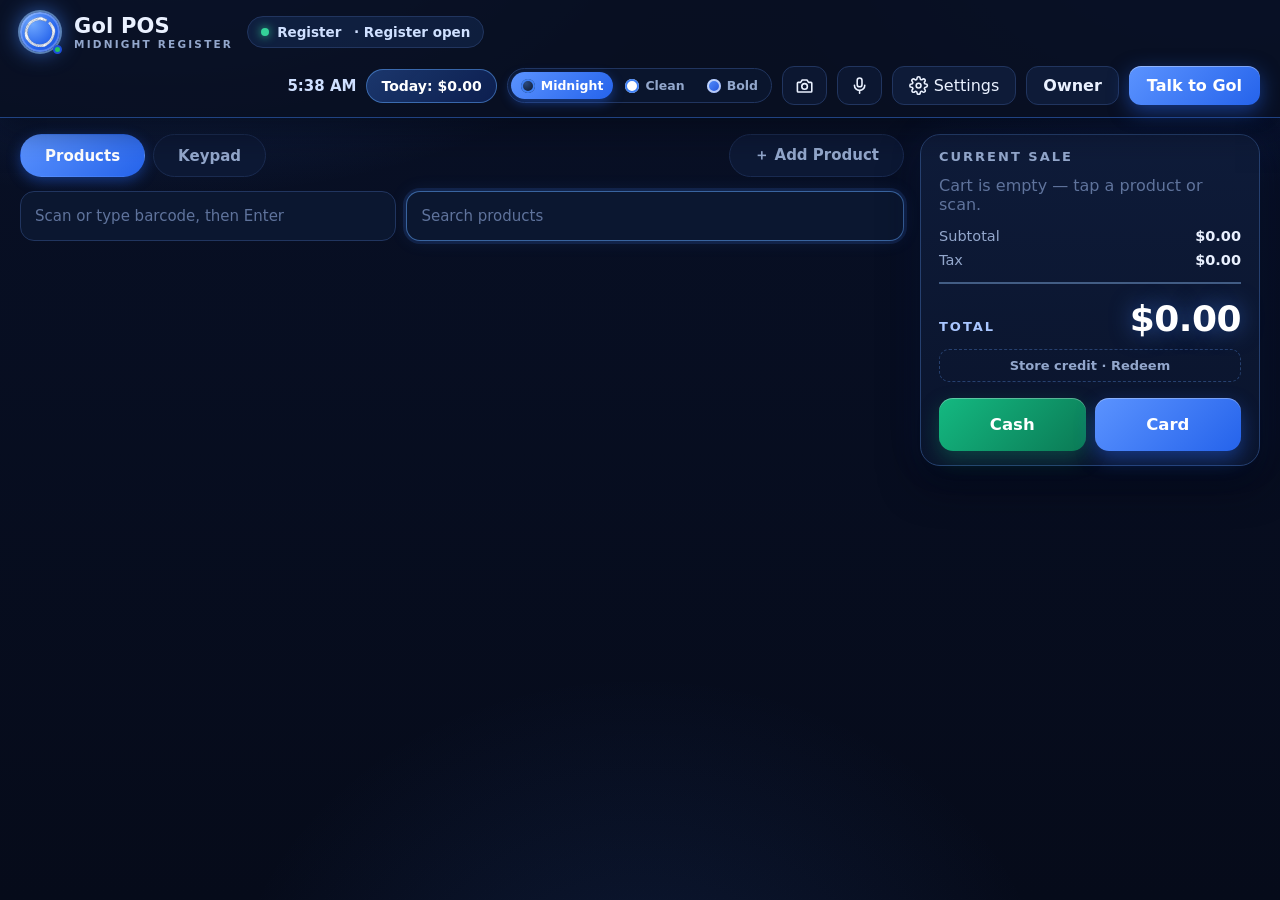
==== commit c345a5de: "Report cards: cash block + month calendar on every graph lane, named-day lane; tender declutter (Cas" ====
--- a/web/index.html
+++ b/web/index.html
@@ -126,7 +126,7 @@
   </section>
 
   <aside class="cart">
-    <h2>Current sale <em id="cartCount"></em></h2>
+    <h2><span>Current sale <em id="cartCount"></em></span><button id="clearBtn" type="button" class="cart-clear hidden">Clear</button></h2>
     <div id="cartLines" class="cart-lines"><p class="empty">Cart is empty — tap a product or scan.</p></div>
     <div class="totals">
       <div class="row"><span>Subtotal</span><b id="subTotal">$0.00</b></div>
@@ -136,12 +136,10 @@
       <div class="row hidden" id="creditDueRow"><span>Still due</span><b id="creditDue">$0.00</b></div>
       <div class="grand"><span>Total</span><b id="grandTotal">$0.00</b></div>
     </div>
+    <button id="creditBtn" type="button" class="credit-strip">Store credit · Redeem</button>
     <div class="tender">
       <button id="cashBtn" type="button">Cash</button>
       <button id="cardBtn" type="button">Card</button>
-      <button id="creditBtn" type="button">Credit</button>
-      <button id="manualBtn" type="button" class="ghost">Manual $</button>
-      <button id="clearBtn" type="button" class="ghost">Clear</button>
     </div>
   </aside>
 </main>
--- a/web/styles.css
+++ b/web/styles.css
@@ -103,7 +103,7 @@
   box-shadow: 0 4px 12px rgba(37,99,235,.35); }
 
 /* ---------- cart ---------- */
-.cart { border-radius: var(--panel-radius); padding: 18px; position: sticky; top: var(--cart-top); background: var(--cart-bg); border: 1px solid var(--cart-line); box-shadow: var(--cart-shadow); color: var(--cart-ink); }
+.cart { border-radius: var(--panel-radius); padding: 14px 18px; position: sticky; top: var(--cart-top); background: var(--cart-bg); border: 1px solid var(--cart-line); box-shadow: var(--cart-shadow); color: var(--cart-ink); }
 .cart h2 { font-size: 13px; letter-spacing: 2px; text-transform: uppercase; color: var(--cart-dim); margin-bottom: 12px; display: flex; justify-content: space-between; align-items: baseline; }
 .cart h2 em { font-style: normal; letter-spacing: 0; text-transform: none; font-size: 12px; color: var(--cart-faint); }
 .cart .empty { color: var(--cart-faint); }
@@ -115,14 +115,18 @@
 .stepper b { min-width: 16px; text-align: center; font-variant-numeric: tabular-nums; font-size: 14.5px; }
 .stepper button { width: 28px; height: 28px; padding: 0; border-radius: 50%; font-size: 16px; line-height: 1; color: var(--stepper-ink); border: 1px solid var(--stepper-line); background: var(--stepper-bg); }
 .line-total { font-family: var(--num); font-variant-numeric: tabular-nums; font-weight: 800; font-size: 15.5px; min-width: 52px; text-align: right; }
-.totals { margin-top: 14px; font-variant-numeric: tabular-nums; }
+.totals { margin-top: 10px; font-variant-numeric: tabular-nums; }
 .totals .row { display: flex; justify-content: space-between; padding: 4px 0; font-size: 14.5px; color: var(--cart-dim); }
 .totals .row b { color: var(--cart-ink); font-weight: 600; }
 .totals .grand { display: flex; justify-content: space-between; align-items: baseline; margin-top: 10px; padding-top: 14px; border-top: 2px solid var(--grand-line); }
 .totals .grand span { font-size: 13px; font-weight: 700; letter-spacing: 2px; text-transform: uppercase; color: var(--grand-label); }
 .totals .grand b { font-family: var(--num); font-size: var(--grand-size); font-weight: 800; letter-spacing: -.5px; color: var(--grand-ink); }
 .tender { display: flex; gap: 9px; margin-top: 16px; }
-.tender button { flex: 1; padding: 14px 6px; font-weight: 800; font-size: 15.5px; border-radius: var(--btn-radius); }
+.tender button { flex: 1; padding: 17px 6px; font-weight: 800; font-size: 16.5px; border-radius: var(--btn-radius); }
+.credit-strip { display: block; width: 100%; margin-top: 10px; padding: 8px 10px; border-radius: 10px; border: 1px dashed var(--cart-line); background: transparent; color: var(--cart-dim); font: inherit; font-size: 13px; font-weight: 700; cursor: pointer; }
+.credit-strip:hover { color: inherit; border-color: var(--cart-dim); }
+.cart-clear { border: 0; background: none; padding: 2px 4px; font: inherit; font-size: 12px; font-weight: 700; letter-spacing: .4px; text-transform: none; color: var(--accent, #2563eb); cursor: pointer; }
+.out-count { display: inline-block; min-width: 18px; margin-left: 6px; padding: 1px 5px; border-radius: 999px; background: #dc2626; color: #fff; font-size: 11px; font-weight: 800; line-height: 1.5; text-align: center; vertical-align: 1px; }
 .tender button.ghost { flex: .62; font-weight: 600; }
 
 /* ---------- owner + receipt ---------- */
@@ -359,6 +363,18 @@
 .graph-foot { margin-top: 5px; font-size: 12.5px; color: #475569; }
 .graph-foot b { color: #0f172a; }
 .graph-empty { font-size: 13px; color: #64748b; padding: 10px 2px 6px; }
+.cash-row { display: flex; flex-wrap: wrap; gap: 6px 18px; margin-top: 8px; padding: 8px 10px; border-radius: 10px; background: #eff6ff; font-size: 13.5px; color: #334155; font-variant-numeric: tabular-nums; }
+.cash-row b { color: #1e3a8a; }
+.cash-note { margin-top: 8px; font-size: 12.5px; color: #92400e; background: #fffbeb; border: 1px solid #fde68a; border-radius: 10px; padding: 7px 10px; }
+.cal-card { margin-top: 10px; border-top: 1px solid #e2e8f0; padding-top: 8px; }
+.cal-head { font-size: 12.5px; font-weight: 800; letter-spacing: .6px; color: #1e3a8a; text-transform: uppercase; margin-bottom: 5px; }
+.cal-grid { display: grid; grid-template-columns: repeat(7, 1fr); gap: 3px; }
+.cal-dow { font-size: 10px; font-weight: 700; color: #94a3b8; text-align: center; padding: 2px 0; }
+.cal-day { font-size: 12px; color: #94a3b8; text-align: center; padding: 5px 0; border-radius: 8px; font-variant-numeric: tabular-nums; }
+.cal-day.has { background: #dbeafe; color: #1d4ed8; font-weight: 800; border: 0; font-family: inherit; cursor: pointer; width: 100%; }
+.cal-day.has:hover { background: #bfdbfe; }
+.cal-day.today { outline: 2px solid #2563eb; outline-offset: -2px; }
+.cal-hint { margin-top: 5px; font-size: 11px; color: #64748b; }
 .msg.graph-card svg { display: block; width: 100%; height: auto; }
 .msg.graph-card svg text { font-family: inherit; }
 .chat-chips { display: flex; gap: 8px; padding: 10px 12px; overflow-x: auto; flex: none; background: var(--form-bg); border-top: 1px solid var(--form-line); scrollbar-width: none; -webkit-overflow-scrolling: touch; }
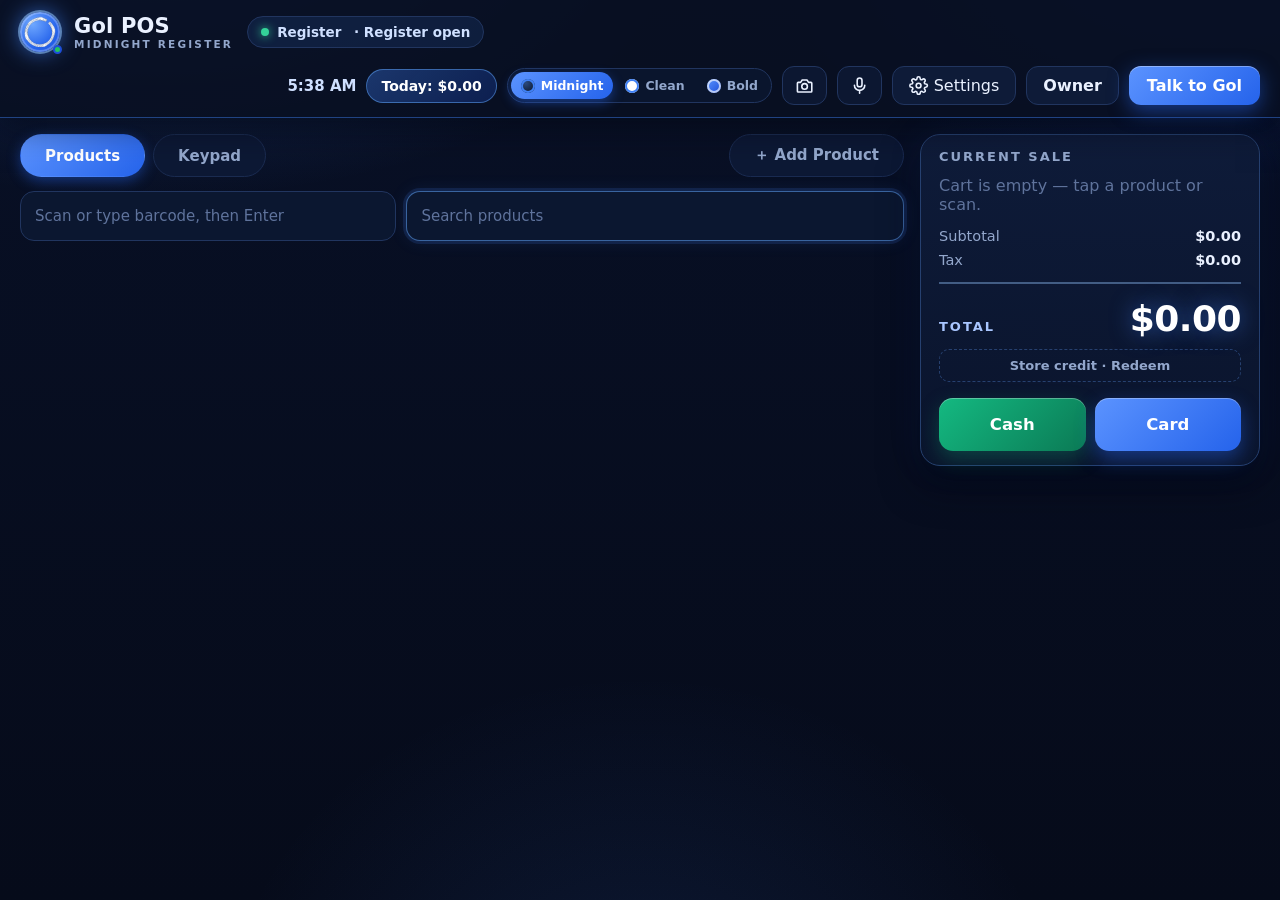
==== commit b5ca661d: "Stamp web assets ?v=c345a5d (report cards + declutter + Out tab)" ====
--- a/web/index.html
+++ b/web/index.html
@@ -5,7 +5,7 @@
 <meta name="viewport" content="width=device-width, initial-scale=1.0, viewport-fit=cover">
 <title>Gol POS — Register</title>
 <script>try{var t=localStorage.getItem('golpos_theme');if(['midnight','clean','bold'].indexOf(t)<0)t='midnight';document.documentElement.dataset.theme=t;}catch(e){document.documentElement.dataset.theme='midnight';}</script>
-<link rel="stylesheet" href="styles.css?v=b105025">
+<link rel="stylesheet" href="styles.css?v=c345a5d">
 </head>
 <body>
 <header class="topbar">
@@ -480,6 +480,6 @@
 <video id="watchVideo" muted playsinline class="watch-video" aria-hidden="true"></video>
 
 <script src="qrcode.min.js"></script>
-  <script src="app.js?v=b105025"></script>
+  <script src="app.js?v=c345a5d"></script>
 </body>
 </html>
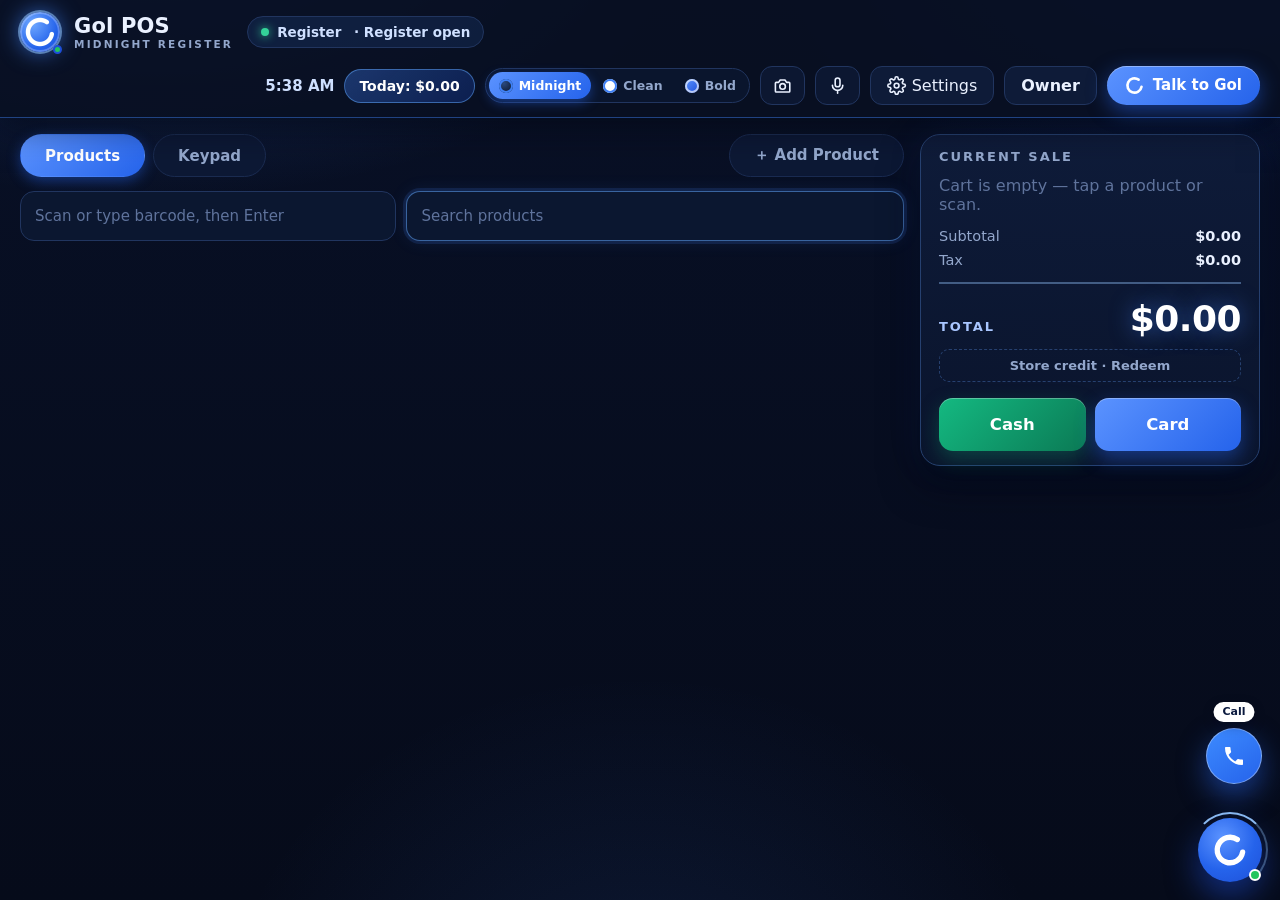
==== commit 3979a311: "Sync live Sunrise demo build (Nov 2 night): reasoning brain (scoped report leads, short admin greeti" ====
--- a/web/index.html
+++ b/web/index.html
@@ -5,7 +5,8 @@
 <meta name="viewport" content="width=device-width, initial-scale=1.0, viewport-fit=cover">
 <title>Gol POS — Register</title>
 <script>try{var t=localStorage.getItem('golpos_theme');if(['midnight','clean','bold'].indexOf(t)<0)t='midnight';document.documentElement.dataset.theme=t;}catch(e){document.documentElement.dataset.theme='midnight';}</script>
-<link rel="stylesheet" href="styles.css?v=c345a5d">
+<script>try{if(localStorage.getItem('golpos_lock_hint')==='1')document.documentElement.classList.add('boot-lock');}catch(e){}</script>
+<link rel="stylesheet" href="styles.css?v=0f0ac53">
 </head>
 <body>
 <header class="topbar">
@@ -21,7 +22,7 @@
       <button type="button" data-set-theme="bold"><span class="sw sw-bold"></span>Bold</button>
     </div>
     <span id="camPill" class="cam-pill hidden" role="status"><svg class="ic ic-dot" viewBox="0 0 24 24" aria-hidden="true"><circle cx="12" cy="12" r="7" fill="currentColor"/></svg> Camera on</span>
-    <button id="camBtn" type="button" aria-label="Camera — take a photo for Gol" title="Camera — take a photo for Gol (bill, receipt, product)"><svg class="ic" viewBox="0 0 24 24" fill="none" stroke="currentColor" stroke-width="2" stroke-linecap="round" stroke-linejoin="round" aria-hidden="true"><path d="M4 8h3l2-3h6l2 3h3a1 1 0 0 1 1 1v10a1 1 0 0 1-1 1H4a1 1 0 0 1-1-1V9a1 1 0 0 1 1-1z"/><circle cx="12" cy="13" r="3.5"/></svg></button>
+    <button id="camBtn" type="button" aria-label="Scan bills" title="Scan bills — phone scanner, camera or upload"><svg class="ic" viewBox="0 0 24 24" fill="none" stroke="currentColor" stroke-width="2" stroke-linecap="round" stroke-linejoin="round" aria-hidden="true"><path d="M4 8h3l2-3h6l2 3h3a1 1 0 0 1 1 1v10a1 1 0 0 1-1 1H4a1 1 0 0 1-1-1V9a1 1 0 0 1 1-1z"/><circle cx="12" cy="13" r="3.5"/></svg></button>
     <button id="voiceBtn" type="button" aria-label="Voice — talk to Gol" title="Voice — talk to Gol"><svg class="ic" viewBox="0 0 24 24" fill="none" stroke="currentColor" stroke-width="2" stroke-linecap="round" stroke-linejoin="round" aria-hidden="true"><rect x="9" y="2.5" width="6" height="11" rx="3"/><path d="M5.5 11.5a6.5 6.5 0 0 0 13 0M12 18v3.5"/></svg></button>
     <div class="setmenu">
       <button id="settingsBtn" type="button" aria-haspopup="true" aria-expanded="false"><svg class="ic" viewBox="0 0 24 24" fill="none" stroke="currentColor" stroke-width="2" stroke-linecap="round" stroke-linejoin="round" aria-hidden="true"><circle cx="12" cy="12" r="3"/><path d="M19.4 15a1.65 1.65 0 0 0 .33 1.82l.06.06a2 2 0 1 1-2.83 2.83l-.06-.06a1.65 1.65 0 0 0-1.82-.33 1.65 1.65 0 0 0-1 1.51V21a2 2 0 1 1-4 0v-.09A1.65 1.65 0 0 0 9 19.4a1.65 1.65 0 0 0-1.82.33l-.06.06a2 2 0 1 1-2.83-2.83l.06-.06a1.65 1.65 0 0 0 .33-1.82 1.65 1.65 0 0 0-1.51-1H3a2 2 0 1 1 0-4h.09A1.65 1.65 0 0 0 4.6 9a1.65 1.65 0 0 0-.33-1.82l-.06-.06a2 2 0 1 1 2.83-2.83l.06.06a1.65 1.65 0 0 0 1.82.33H9a1.65 1.65 0 0 0 1-1.51V3a2 2 0 1 1 4 0v.09a1.65 1.65 0 0 0 1 1.51 1.65 1.65 0 0 0 1.82-.33l.06-.06a2 2 0 1 1 2.83 2.83l-.06.06a1.65 1.65 0 0 0-.33 1.82V9a1.65 1.65 0 0 0 1.51 1H21a2 2 0 1 1 0 4h-.09a1.65 1.65 0 0 0-1.51 1z"/></svg> Settings</button>
@@ -44,7 +45,7 @@
           <button type="button" class="sm-act" id="smHistoryBtn">History</button>
         </div>
         <div class="sm-row">
-          <div class="sm-main"><span class="sm-label">Scan with phone</span><span class="sm-sub">No camera here? A phone becomes this register's camera</span></div>
+          <div class="sm-main"><span class="sm-label">Scan bills with phone</span><span class="sm-sub">No camera here? A phone becomes this register's camera</span></div>
           <button type="button" class="sm-act" id="smScanBtn">Show link</button>
         </div>
         <div class="sm-row">
@@ -62,6 +63,14 @@
         <div class="sm-row">
           <div class="sm-main"><span class="sm-label">Lock register</span><span class="sm-sub">Back to PIN please — the next person opens it in their name</span></div>
           <button type="button" class="sm-act" id="smLockBtn">Lock</button>
+        </div>
+        <div class="sm-row hidden" id="smMrstoreRow">
+          <div class="sm-main"><span class="sm-label">Login to MR.STORE</span><span class="sm-sub">This store in MR.STORE — books, bills, reports</span></div>
+          <button type="button" class="sm-act" id="smMrstoreBtn">Open</button>
+        </div>
+        <div class="sm-row hidden" id="smTeamRow">
+          <div class="sm-main"><span class="sm-label">Team</span><span class="sm-sub">Owner, staff and PINs</span></div>
+          <button type="button" class="sm-act" id="smTeamBtn">Open</button>
         </div>
         <div class="sm-row sm-last">
           <div class="sm-main"><span class="sm-label">Store</span><span class="sm-sub">Closed pauses new sales</span></div>
@@ -72,7 +81,7 @@
     <span id="actorChip" class="actor-chip hidden" role="status"></span>
     <button id="myTasksBtn" type="button" class="hidden">My Tasks</button>
     <button id="ownerBtn" type="button">Owner</button>
-    <button id="golBtn" type="button" class="gol-btn">Talk to Gol</button>
+    <button id="golBtn" type="button" class="gol-btn"><svg class="gol-ring" viewBox="0 0 40 40" aria-hidden="true" focusable="false"><path d="M28.6 7.7 A15 15 0 1 0 34.8 22.6" fill="none" stroke="currentColor" stroke-width="5.5" stroke-linecap="round"/></svg>Talk to Gol</button>
   </div>
 </header>
 
@@ -189,12 +198,25 @@
   <button id="ownerClose" type="button" class="ghost">Close</button>
 </section>
 
+<div id="golRing" class="gol-ring hidden" aria-hidden="true"></div>
+<button id="golCallSide" type="button" aria-label="Call Gol"><svg viewBox="0 0 24 24" fill="currentColor" aria-hidden="true"><path d="M6.6 10.8c1.4 2.8 3.8 5.1 6.6 6.6l2.2-2.2c.3-.3.7-.4 1-.2 1.1.4 2.3.6 3.6.6.6 0 1 .4 1 1V20c0 .6-.4 1-1 1C10.6 21 3 13.4 3 4c0-.6.4-1 1-1h3.5c.6 0 1 .4 1 1 0 1.2.2 2.4.6 3.6.1.3 0 .7-.2 1l-2.3 2.2z"/></svg></button>
 <div class="lock-overlay hidden" id="lockOverlay" role="dialog" aria-label="Register locked">
   <div class="lock-card">
-    <img class="lock-logo" src="assets/gol-ring-blue.png" alt="Gol">
+    <img class="lock-logo" src="assets/gol-ring-white.png" alt="Gol">
     <h2 class="lock-title">PIN please</h2>
-    <p class="lock-sub">The register is locked. Type your PIN in the Gol chat —<br>it opens in your name, with your tasks ready.</p>
-    <button id="lockChatBtn" type="button" class="gol-btn">Talk to Gol</button>
+    <p class="lock-sub">The register is locked. Enter your PIN —<br>it opens in your name, with your tasks ready.</p>
+    <div id="lockPinPad" class="pin-pad lock-pin-pad" role="group" aria-label="PIN entry">
+      <div class="pin-pad-dots" id="lockPinDots" aria-hidden="true"></div>
+      <div class="pin-pad-grid" id="lockPinGrid">
+        <button type="button" data-lpin="1">1</button><button type="button" data-lpin="2">2</button><button type="button" data-lpin="3">3</button>
+        <button type="button" data-lpin="4">4</button><button type="button" data-lpin="5">5</button><button type="button" data-lpin="6">6</button>
+        <button type="button" data-lpin="7">7</button><button type="button" data-lpin="8">8</button><button type="button" data-lpin="9">9</button>
+        <button type="button" data-lpin="clear">C</button><button type="button" data-lpin="0">0</button><button type="button" data-lpin="back">⌫</button>
+      </div>
+      <button id="lockPinGo" type="button" class="pin-pad-go">Unlock</button>
+      <p class="lock-pin-msg" id="lockPinMsg" role="alert"></p>
+    </div>
+    <button id="lockChatBtn" type="button" class="gol-btn"><svg class="gol-ring" viewBox="0 0 40 40" aria-hidden="true" focusable="false"><path d="M28.6 7.7 A15 15 0 1 0 34.8 22.6" fill="none" stroke="currentColor" stroke-width="5.5" stroke-linecap="round"/></svg>Talk to Gol</button>
   </div>
 </div>
 
@@ -384,10 +406,28 @@
   </div>
 </div></div>
 
+<div class="stock-add hidden" id="pinSetModal"><div class="stock-card">
+  <h3 class="pin-sheet-title" id="pinSetTitle">Set PIN</h3>
+  <p class="stock-pin-note">The owner sets every PIN and hands it out — it is never shown again after this. 4–6 digits.</p>
+  <label class="cash-label">New PIN
+    <input id="pinSetInput" type="password" inputmode="numeric" autocomplete="off" maxlength="6" placeholder="••••">
+  </label>
+  <label class="cash-label">Once more
+    <input id="pinSetInput2" type="password" inputmode="numeric" autocomplete="off" maxlength="6" placeholder="••••">
+  </label>
+  <p class="stock-note hidden" id="pinSetError" role="alert"></p>
+  <div class="cash-actions">
+    <button type="button" id="pinSetCancel" class="ghost">Cancel</button>
+    <button type="button" id="pinSetSave">Save PIN</button>
+  </div>
+</div></div>
+
 <div id="toast" class="toast hidden" role="status"></div>
 
+<div id="golScrim" class="gol-scrim hidden" aria-hidden="true"></div>
 <div class="chat-drawer hidden" id="chatDrawer">
   <div class="chat-head">
+    <span class="chat-grip" aria-hidden="true" title="Drag to move"></span>
     <span class="gol-mark"><img class="gol-mark-img" src="assets/gol-ring-white.png" alt="Gol"><i class="gol-mark-dot"></i></span>
     <div class="chat-title"><b>Gol</b><small>Your store brain · online</small></div>
     <button id="chatClose" type="button" aria-label="Close">×</button>
@@ -406,16 +446,32 @@
     <button type="button" data-chip="What sold best this week?"><svg class="ic" viewBox="0 0 24 24" fill="none" stroke="currentColor" stroke-width="2" stroke-linecap="round" stroke-linejoin="round" aria-hidden="true"><path d="M8 4h8v4.5a4 4 0 0 1-8 0z"/><path d="M8 5.5H4.5a3.5 3.5 0 0 0 3.6 3.5M16 5.5h3.5a3.5 3.5 0 0 1-3.6 3.5M12 12.5V15M8.5 20h7M10 15h4l.6 5H9.4z"/></svg> What sold best this week?</button>
     <button type="button" data-chip="How much is a Coke?"><svg class="ic" viewBox="0 0 24 24" fill="none" stroke="currentColor" stroke-width="2" stroke-linecap="round" stroke-linejoin="round" aria-hidden="true"><path d="M6 9h12l-1.4 11a1.5 1.5 0 0 1-1.5 1.3H8.9A1.5 1.5 0 0 1 7.4 20z"/><path d="M4.5 9h15M14.5 2.5 13.2 9"/></svg> How much is a Coke?</button>
   </div>
-  <div id="voicePill" class="voice-pill hidden" role="status"><svg class="ic" viewBox="0 0 24 24" fill="none" stroke="currentColor" stroke-width="2" stroke-linecap="round" stroke-linejoin="round" aria-hidden="true"><rect x="9" y="2.5" width="6" height="11" rx="3"/><path d="M5.5 11.5a6.5 6.5 0 0 0 13 0M12 18v3.5"/></svg> Listening… speak now</div>
+  <div id="voicePill" class="voice-pill hidden" role="status"><svg class="ic" viewBox="0 0 24 24" fill="none" stroke="currentColor" stroke-width="2" stroke-linecap="round" stroke-linejoin="round" aria-hidden="true"><rect x="9" y="2.5" width="6" height="11" rx="3"/><path d="M5.5 11.5a6.5 6.5 0 0 0 13 0M12 18v3.5"/></svg><span class="vp-wave" aria-hidden="true"><i></i><i></i><i></i><i></i><i></i></span> Listening… speak now</div>
+    <div id="golCenterLogo" class="gol-center-logo hidden" aria-hidden="true"><img src="assets/gol-ring-blue.png" alt=""></div>
+  <button id="golMenuFab" type="button" class="gol-menu-fab" aria-label="Quick menu"><svg viewBox="0 0 24 24" width="20" height="20" fill="currentColor" aria-hidden="true"><circle cx="5" cy="5" r="2.1"/><circle cx="12" cy="5" r="2.1"/><circle cx="19" cy="5" r="2.1"/><circle cx="5" cy="12" r="2.1"/><circle cx="12" cy="12" r="2.1"/><circle cx="19" cy="12" r="2.1"/><circle cx="5" cy="19" r="2.1"/><circle cx="12" cy="19" r="2.1"/><circle cx="19" cy="19" r="2.1"/></svg></button>
+  <div id="pinPad" class="pin-pad hidden" role="group" aria-label="PIN entry">
+    <div class="pin-pad-title">PIN halnus</div>
+    <p class="pin-pad-sub" id="pinPadSub">Register locked chha — PIN halnus, tapaai kai naam ma khulchha.</p>
+    <div class="pin-pad-dots" id="pinPadDots" aria-hidden="true"></div>
+    <div class="pin-pad-grid" id="pinPadGrid">
+      <button type="button" data-pin="1">1</button><button type="button" data-pin="2">2</button><button type="button" data-pin="3">3</button>
+      <button type="button" data-pin="4">4</button><button type="button" data-pin="5">5</button><button type="button" data-pin="6">6</button>
+      <button type="button" data-pin="7">7</button><button type="button" data-pin="8">8</button><button type="button" data-pin="9">9</button>
+      <button type="button" data-pin="clear">C</button><button type="button" data-pin="0">0</button><button type="button" data-pin="back">⌫</button>
+    </div>
+    <button id="pinPadGo" type="button" class="pin-pad-go">Unlock</button>
+  </div>
   <form class="chat-form" id="chatForm">
     <label class="photo-btn" title="Send a photo — Gol's eyes (SAM) will read it"><svg class="ic" viewBox="0 0 24 24" fill="none" stroke="currentColor" stroke-width="2" stroke-linecap="round" stroke-linejoin="round" aria-hidden="true"><path d="M4 8h3l2-3h6l2 3h3a1 1 0 0 1 1 1v10a1 1 0 0 1-1 1H4a1 1 0 0 1-1-1V9a1 1 0 0 1 1-1z"/><circle cx="12" cy="13" r="3.5"/></svg>
       <input id="photoInput" type="file" accept="image/*" hidden>
     </label>
     <button id="chatMicBtn" type="button" class="mic-btn" title="Voice — talk to Gol" aria-label="Voice input"><svg class="ic" viewBox="0 0 24 24" fill="none" stroke="currentColor" stroke-width="2" stroke-linecap="round" stroke-linejoin="round" aria-hidden="true"><rect x="9" y="2.5" width="6" height="11" rx="3"/><path d="M5.5 11.5a6.5 6.5 0 0 0 13 0M12 18v3.5"/></svg></button>
+    <button id="chatVoiceBtn" type="button" class="mic-btn" title="Gol voice on — tap to mute" aria-label="Gol voice toggle" aria-pressed="true"><svg class="ic" viewBox="0 0 24 24" fill="none" stroke="currentColor" stroke-width="2" stroke-linecap="round" stroke-linejoin="round" aria-hidden="true"><polygon points="11 5 6 9 2 9 2 15 6 15 11 19 11 5" fill="currentColor" stroke="none"/><path d="M15.54 8.46a5 5 0 0 1 0 7.07"/><path d="M19.07 4.93a10 10 0 0 1 0 14.14"/></svg></button>
     <input id="chatInput" type="text" placeholder="Message Gol…" autocomplete="off">
     <button type="submit"><svg class="ic" viewBox="0 0 24 24" fill="none" stroke="currentColor" stroke-width="2" stroke-linecap="round" stroke-linejoin="round" aria-hidden="true"><path d="M21.5 2.5 11 13"/><path d="M21.5 2.5 14.8 21.5l-3.8-8.5-8.5-3.8z"/></svg> Send</button>
   </form>
 </div>
+<button id="golFab" type="button" class="gol-fab hidden" aria-label="Talk to Gol" title="Talk to Gol"><svg class="gol-ring" viewBox="0 0 40 40" aria-hidden="true" focusable="false"><path d="M28.6 7.7 A15 15 0 1 0 34.8 22.6" fill="none" stroke="currentColor" stroke-width="6.3" stroke-linecap="round"/></svg><span class="fab-dot"></span></button>
 
 <div class="camview hidden" id="camModal"><div class="cam-card">
   <div class="cam-head">
@@ -455,9 +511,31 @@
   <p class="cam-note">A few seconds around this cash sale, from the register camera — event footage only, never a 24/7 tape.</p>
 </div></div>
 
+<div class="camview hidden" id="scanSheet"><div class="cam-card">
+  <div class="cam-head">
+    <h3>Scan bills</h3>
+    <button type="button" id="ssClose" class="ghost">Close</button>
+  </div>
+  <p class="cam-note">Scan a bill or receipt — Gol reads it right here in this register's chat.</p>
+  <div class="ss-rows">
+    <button type="button" id="ssPhone" class="ss-row ss-main"><span class="ss-t">Scan bills — with your phone</span><span class="ss-s">Show a QR code; your phone becomes this register's scanner</span></button>
+    <button type="button" id="ssCamera" class="ss-row"><span class="ss-t">Use this register's camera</span><span class="ss-s">Take the photo on this screen</span></button>
+    <button type="button" id="ssUpload" class="ss-row"><span class="ss-t">Upload a photo</span><span class="ss-s">Pick a photo file from this computer</span></button>
+  </div>
+</div></div>
+<style>
+#scanSheet .ss-rows{display:flex;flex-direction:column;gap:10px;margin-top:6px}
+#scanSheet .ss-row{display:flex;flex-direction:column;align-items:flex-start;gap:2px;width:100%;text-align:left;padding:13px 14px;border-radius:12px;border:1.5px solid #dbe3ee;background:#fff;cursor:pointer;font:inherit}
+#scanSheet .ss-row .ss-t{font-weight:700;font-size:15px;color:#16283f}
+#scanSheet .ss-row .ss-s{font-size:12.5px;color:#63738a}
+#scanSheet .ss-row.ss-main{background:#2563eb;border-color:#2563eb}
+#scanSheet .ss-row.ss-main .ss-t{color:#fff}
+#scanSheet .ss-row.ss-main .ss-s{color:#dbeafe}
+</style>
+
 <div class="camview hidden" id="scanModal"><div class="cam-card">
   <div class="cam-head">
-    <h3>Scan with phone</h3>
+    <h3>Scan bills with your phone</h3>
     <button type="button" id="scanClose" class="ghost">Close</button>
   </div>
   <p class="cam-note">Open this link on a phone — or type the code there — and its camera becomes this register's camera. Bills and photos land in this register's Gol chat.</p>
@@ -480,6 +558,6 @@
 <video id="watchVideo" muted playsinline class="watch-video" aria-hidden="true"></video>
 
 <script src="qrcode.min.js"></script>
-  <script src="app.js?v=c345a5d"></script>
+  <script src="app.js?v=2232719"></script>
 </body>
 </html>
--- a/web/styles.css
+++ b/web/styles.css
@@ -34,7 +34,18 @@
 .clock { font-family: var(--num); font-variant-numeric: tabular-nums; font-size: 15px; font-weight: 700; }
 .today-chip { font-family: var(--num); font-variant-numeric: tabular-nums; font-weight: 700; font-size: 14px; padding: 8px 14px; border-radius: 999px; }
 .topbar > button, .top-right > button { border-radius: 12px; padding: 9px 16px; font-weight: 600; }
-.gol-btn { font-weight: 800 !important; }
+.gol-btn { display: inline-flex; align-items: center; justify-content: center; gap: 9px;
+  font: inherit; font-size: 15px; font-weight: 800 !important; line-height: 1;
+  color: #fff; background: linear-gradient(135deg, #5b93ff, #2563eb);
+  border: none; border-radius: 999px; padding: 12px 22px; cursor: pointer;
+  box-shadow: 0 8px 20px rgba(37,99,235,.35), inset 0 1px 0 rgba(255,255,255,.35);
+  transition: filter .15s ease, transform .1s ease, box-shadow .15s ease; }
+.gol-btn:hover { filter: brightness(1.08); }
+.gol-btn:active { transform: translateY(1px); filter: brightness(.97); box-shadow: 0 4px 12px rgba(37,99,235,.3); }
+.gol-btn .gol-ring { width: 19px; height: 19px; flex: none; display: block; }
+.top-right > button.gol-btn { border-radius: 999px; }
+.lock-card .gol-btn { padding: 14px 28px; font-size: 16.5px; }
+.lock-card .gol-btn .gol-ring { width: 21px; height: 21px; }
 
 /* ---------- settings dropdown (counter operations, one menu) ---------- */
 .setmenu { position: relative; }
@@ -80,6 +91,10 @@
 .layout { display: grid; grid-template-columns: minmax(0, 1fr) 340px; gap: 16px; padding: var(--layout-pad); align-items: start; }
 
 /* ---------- catalog ---------- */
+/* Lane 4 / D2 (Oct 31): the catalog is a grid item of .layout; without
+   min-width:0 its min-content (~514px of tab/scan rows) forces the whole
+   register page to side-scroll on phone widths. */
+.catalog { min-width: 0; }
 .scan-row { display: flex; gap: 10px; margin-bottom: 12px; }
 .scan-row input { flex: 1; height: 50px; padding: 0 14px; font: inherit; font-size: 15px; border-radius: var(--field-radius); background: var(--field-bg); border: 1px solid var(--field-line); color: var(--ink); min-width: 0; }
 .scan-row input::placeholder { color: var(--faint); }
@@ -127,6 +142,23 @@
 .credit-strip:hover { color: inherit; border-color: var(--cart-dim); }
 .cart-clear { border: 0; background: none; padding: 2px 4px; font: inherit; font-size: 12px; font-weight: 700; letter-spacing: .4px; text-transform: none; color: var(--accent, #2563eb); cursor: pointer; }
 .out-count { display: inline-block; min-width: 18px; margin-left: 6px; padding: 1px 5px; border-radius: 999px; background: #dc2626; color: #fff; font-size: 11px; font-weight: 800; line-height: 1.5; text-align: center; vertical-align: 1px; }
+.cat-count { display: inline-block; min-width: 18px; margin-left: 6px; padding: 1px 5px; border-radius: 999px; background: #2563eb; color: #fff; font-size: 11px; font-weight: 800; line-height: 1.5; text-align: center; vertical-align: 1px; }
+/* The chat's PIN state (Oct 30): when the register is locked, or a
+   gated ask demands the admin PIN, the chat itself asks — a masked pad
+   inside the drawer. Digits live only in the pad, never in the message
+   box, never as a chat bubble, never in the transcript. */
+.pin-pad { border-top: 1px solid var(--line, #dbe3ef); background: var(--chat-bg); padding: 14px 16px 16px; text-align: center; }
+.pin-pad.hidden { display: none; }
+.pin-pad-title { font-weight: 900; font-size: 17px; color: var(--ink); }
+.pin-pad-sub { margin: 4px 0 8px; font-size: 13px; color: var(--faint, #64748b); }
+.pin-pad-dots { min-height: 26px; font-size: 20px; letter-spacing: 8px; color: #2563eb; font-weight: 900; }
+.pin-pad-grid { display: grid; grid-template-columns: repeat(3, 1fr); gap: 8px; max-width: 240px; margin: 8px auto; }
+.pin-pad-grid button { border: 1px solid var(--input-line, #cbd5e1); background: var(--input-bg, #fff); color: var(--ink); font: inherit; font-size: 18px; font-weight: 800; padding: 10px 0; border-radius: 12px; cursor: pointer; }
+.pin-pad-grid button:active { background: #dbeafe; }
+.pin-pad-go { border: none; background: linear-gradient(135deg, #5b93ff, #2563eb); color: #fff; font-weight: 800; padding: 11px 26px; border-radius: 12px; font: inherit; cursor: pointer; }
+.pin-pad-go:disabled { opacity: .45; }
+@keyframes composerFlash { 0% { box-shadow: 0 0 0 0 rgba(37,99,235,.55); } 100% { box-shadow: 0 0 0 12px rgba(37,99,235,0); } }
+.composer-flash { animation: composerFlash .7s ease-out 2; }
 .tender button.ghost { flex: .62; font-weight: 600; }
 
 /* ---------- owner + receipt ---------- */
@@ -336,17 +368,60 @@
 
 /* ---------- chat drawer (Gol panel) ---------- */
 .chat-drawer { position: fixed; top: 0; right: 0; bottom: 0; width: min(400px, 100vw); z-index: 50; display: flex; flex-direction: column; background: var(--chat-bg); border-left: 1px solid var(--chat-line); box-shadow: -18px 0 44px rgba(2,6,18,.45); }
-.chat-head { display: flex; align-items: center; gap: 10px; padding: 13px 15px; color: #fff; background: linear-gradient(120deg, #2e6be6, #1d4ed8 70%, #173f9e); box-shadow: 0 8px 22px rgba(29,78,216,.3); }
+.chat-head { display: flex; flex-wrap: wrap; align-items: center; gap: 10px; padding: 13px 15px; color: #fff; background: linear-gradient(120deg, #2e6be6, #1d4ed8 70%, #173f9e); box-shadow: 0 8px 22px rgba(29,78,216,.3); }
 .chat-head .gol-mark { width: 33px; height: 33px; background: rgba(255,255,255,.14); border: 2.5px solid rgba(255,255,255,.9); }
+.chat-title { flex: 1 1 auto; min-width: 150px; }
 .chat-title b { font-size: 17px; display: block; line-height: 1.15; }
 .chat-title small { display: block; font-size: 11.5px; font-weight: 500; color: #bdd4ff; }
 .chat-head button { margin-left: auto; background: transparent; border: none; color: #dceaff; font-size: 20px; padding: 2px 6px; }
+/* Gol panel — a companion that lives around the register (owner, Nov 2:
+   "like a conscious chat around" + "float icon click ma khulne ani afai
+   banda hune"). The docked right-edge form above stays the default until
+   the owner drags the panel by its head; then it floats where he left it
+   and the spot is remembered on this device. Collapsed, Gol is the
+   floating icon below — present on every view, one tap opens the panel. */
+.chat-head { cursor: grab; touch-action: none; }
+.chat-head:active { cursor: grabbing; }
+.chat-grip { flex: none; width: 14px; height: 24px; margin-left: -4px; opacity: .55; background-image: radial-gradient(circle, rgba(255,255,255,.85) 1.6px, transparent 1.8px); background-size: 7px 8px; }
+.chat-drawer.chat-free { right: auto; bottom: auto; border: 1px solid var(--chat-line); border-radius: 18px; overflow: hidden; box-shadow: 0 24px 60px rgba(2,6,18,.5); }
+.chat-drawer.chat-dragging, .chat-drawer.chat-dragging * { user-select: none !important; }
+/* The collapsed Gol is a SOLID disc — flat Gol blue, white open-ring mark,
+   a soft shadow so it sits on the register like a physical button. It can
+   be dragged anywhere (see initGolPanel); a tap that is not a drag opens. */
+.gol-fab { position: fixed; right: 18px; bottom: 18px; z-index: 44; width: 56px; height: 56px; border-radius: 50%; border: none; cursor: grab; touch-action: none; color: #fff; display: flex; align-items: center; justify-content: center; background: radial-gradient(circle at 38% 30%, #5b93ff 0%, #2563eb 55%, #1d4fd7 100%); box-shadow: 0 14px 32px rgba(29,78,216,.55), 0 3px 8px rgba(2,6,18,.38); }
+.gol-fab:hover { filter: brightness(1.07); }
+.gol-fab:active { cursor: grabbing; }
+.gol-fab.gol-fab-dragging { filter: brightness(1.08); }
+/* Free-style resize handles on the floated panel: both side edges, the
+   bottom edge, both bottom corners (initGolPanel wires the drags). */
+.chat-rz { position: absolute; z-index: 6; touch-action: none; }
+.chat-drawer:not(.chat-free) .chat-rz { display: none; }
+.chat-rz-l { left: 0; top: 0; width: 10px; height: 100%; cursor: ew-resize; }
+.chat-rz-r { right: 0; top: 0; width: 10px; height: 100%; cursor: ew-resize; }
+.chat-rz-b { left: 0; bottom: 0; width: 100%; height: 10px; cursor: ns-resize; }
+.chat-rz-bl { left: 0; bottom: 0; width: 20px; height: 20px; cursor: nesw-resize; }
+.chat-rz-br { right: 0; bottom: 0; width: 20px; height: 20px; cursor: nwse-resize; }
+.chat-drawer.chat-resizing, .chat-drawer.chat-resizing * { user-select: none !important; }
+.gol-fab .gol-ring { width: 30px; height: 30px; }
+.gol-fab .fab-dot { position: absolute; right: 1px; bottom: 1px; width: 12px; height: 12px; border-radius: 50%; background: #22c55e; border: 2.5px solid #fff; }
+@media (max-width: 820px) {
+  /* Mobile law unchanged: the chat is full-screen, never a float. */
+  .chat-head { cursor: default; touch-action: auto; }
+  .chat-grip { display: none; }
+  .chat-rz { display: none; }
+  .chat-drawer.chat-free { left: 0 !important; top: 0 !important; width: 100vw !important; height: 100% !important; border-radius: 0; }
+}
 .chat-body { flex: 1; overflow-y: auto; padding: 15px 13px; display: flex; flex-direction: column; gap: 9px; background: var(--chat-body-bg); }
 .msg { max-width: 86%; padding: 10px 13px; border-radius: 15px; font-size: 13.8px; line-height: 1.45; }
 .msg.gol { background: var(--msg-gol-bg); border: 1px solid var(--msg-gol-line); color: var(--msg-gol-ink); align-self: flex-start; border-bottom-left-radius: 5px; }
 .msg.me { background: linear-gradient(135deg, #5b93ff, #2563eb); color: #fff; align-self: flex-end; border-bottom-right-radius: 5px; }
 .msg.card { max-width: 100%; align-self: stretch; border-radius: 16px; padding: 14px; background: var(--staged-bg); border: 1.5px solid var(--staged-line); box-shadow: var(--staged-shadow); color: var(--staged-ink); }
 .msg.card .sc-badge { display: inline-block; font-size: 10.5px; font-weight: 800; letter-spacing: 1.6px; color: var(--badge-ink); background: var(--badge-bg); padding: 4px 9px; border-radius: 999px; margin-bottom: 8px; }
+.msg.card .sc-btns { display: flex; gap: 8px; margin-top: 10px; flex-wrap: wrap; }
+.msg.card .sc-cancel { background: #fff; color: #b42318; border: 1.5px solid #f3c2c2; border-radius: 10px; padding: 8px 14px; font-weight: 700; cursor: pointer; }
+.msg.card.sc-cancelled { opacity: .62; }
+.msg.card.sc-cancelled .sc-badge { background: #b42318; color: #fff; }
+.msg.card.sc-cancelled button { opacity: .5; cursor: default; }
 .msg.card .sc-what { font-weight: 700; font-size: 14.5px; }
 .msg.card .sc-prices { display: flex; align-items: baseline; gap: 9px; margin: 7px 0 4px; font-family: var(--num); font-variant-numeric: tabular-nums; }
 .msg.card .sc-old { color: var(--staged-old); text-decoration: line-through; font-size: 16px; font-weight: 600; }
@@ -374,6 +449,14 @@
 .cal-day.has { background: #dbeafe; color: #1d4ed8; font-weight: 800; border: 0; font-family: inherit; cursor: pointer; width: 100%; }
 .cal-day.has:hover { background: #bfdbfe; }
 .cal-day.today { outline: 2px solid #2563eb; outline-offset: -2px; }
+.cal-day.has.sel { background: #2563eb; color: #fff; }
+.msg.day-card { background: #fff; border: 1px solid #bfdbfe; color: #0f172a; max-width: 94%; align-self: stretch; border-radius: 14px; padding: 10px 14px; box-shadow: 0 4px 14px rgba(37,99,235,.08); }
+.msg.who-card { background: #fff; border: 1px solid #bfdbfe; color: #0f172a; max-width: 94%; align-self: stretch; border-radius: 14px; padding: 10px 14px; box-shadow: 0 4px 14px rgba(37,99,235,.08); }
+.who-title { font-weight: 700; font-size: 14.5px; }
+.who-line { margin-top: 6px; font-size: 13.5px; }
+.who-since { display: block; font-size: 12px; color: #64748b; margin-top: 1px; }
+.day-meta { display: flex; flex-wrap: wrap; gap: 4px 16px; margin-top: 7px; font-size: 13px; color: #475569; font-variant-numeric: tabular-nums; }
+.day-meta b { color: #1e3a8a; }
 .cal-hint { margin-top: 5px; font-size: 11px; color: #64748b; }
 .msg.graph-card svg { display: block; width: 100%; height: auto; }
 .msg.graph-card svg text { font-family: inherit; }
@@ -836,8 +919,16 @@
 .lock-card { background: #fff; border-radius: 18px; padding: 34px 40px; text-align: center;
   max-width: 420px; box-shadow: 0 18px 50px rgba(0,0,0,.35); }
 .lock-logo { width: 54px; height: 54px; }
-.lock-title { margin: 10px 0 6px; font-size: 28px; }
+.lock-card { color: #0f172a; }
+.lock-title { margin: 10px 0 6px; font-size: 28px; color: #0f172a; }
 .lock-sub { color: #5a6a84; margin: 0 0 18px; line-height: 1.45; }
+.lock-pin-pad { border-top: none; background: transparent; padding: 0 0 6px; }
+.lock-pin-msg { min-height: 20px; margin: 10px 0 0; font-size: 14px; font-weight: 700; color: #b91c1c; }
+.pin-set-btn { border: 1px solid #cbd5e1; background: #fff; color: #1450a0; font: inherit;
+  font-size: 12.5px; font-weight: 700; padding: 4px 10px; border-radius: 999px; cursor: pointer; margin-left: 8px; }
+.pin-set-btn:active { background: #dbeafe; }
+.pin-state { font-weight: 700; }
+.pin-state.no { color: #b91c1c; }
 .actor-chip { background: #e8f1ff; color: #1450a0; border-radius: 999px; padding: 4px 12px;
   font-weight: 600; font-size: 13px; align-self: center; }
 .tasks-card { max-width: 520px; }
@@ -854,3 +945,1088 @@
 .tasks-note-row input { flex: 1; padding: 9px 12px; border: 1px solid #c9d6e6; border-radius: 9px; }
 .team-person { padding: 8px 0; border-bottom: 1px solid #e6ecf4; }
 .unlock-thumb { width: 54px; height: 54px; object-fit: cover; border-radius: 8px; }
+
+/* === Gol orb + circular chat motion (owner direction, Nov 2 2026 evening) ==
+   Gol lives as a solid AI circle: a breathing Gol-blue orb with a slow
+   intelligence arc. The chat panel grows OUT of a circle when it opens and,
+   on close (x or the idle fold), shrinks back INTO the round shape before
+   it hides — the circle is what remains. Layout, voice and brain untouched. */
+.gol-fab { width: 64px; height: 64px; z-index: 51; }
+.gol-fab::before { content: ''; position: absolute; inset: 0; border-radius: 50%; pointer-events: none; animation: golFabPulse 2.8s ease-out infinite; }
+.gol-fab::after { content: ''; position: absolute; inset: -6px; border-radius: 50%; border: 2px solid transparent; border-top-color: rgba(147,197,253,.95); border-right-color: rgba(147,197,253,.35); pointer-events: none; animation: golFabSpin 6s linear infinite; }
+.gol-fab .gol-ring { position: relative; z-index: 1; width: 34px; height: 34px; }
+.gol-fab .fab-dot { z-index: 1; }
+@keyframes golFabPulse { 0% { box-shadow: 0 0 0 0 rgba(59,130,246,.45); } 70% { box-shadow: 0 0 0 17px rgba(59,130,246,0); } 100% { box-shadow: 0 0 0 0 rgba(59,130,246,0); } }
+@keyframes golFabSpin { to { transform: rotate(360deg); } }
+.chat-drawer:not(.hidden) { animation: golGrowIn .42s cubic-bezier(.21,1.15,.36,1); }
+.chat-drawer.chat-vanish { animation: golVanishOut .3s ease-in both; }
+@keyframes golGrowIn { 0% { clip-path: circle(0% at 100% 100%); transform: scale(.85); opacity: 0; } 55% { opacity: 1; } 100% { clip-path: circle(142% at 100% 100%); transform: scale(1); opacity: 1; } }
+@keyframes golVanishOut { 0% { clip-path: circle(142% at 100% 100%); transform: scale(1); opacity: 1; } 100% { clip-path: circle(0% at 100% 100%); transform: scale(.85); opacity: 0; } }
+
+/* === The chat IS the circle (owner, Nov 2 2026 evening: "bhaena golo chat") =
+   On desktop the open panel takes Gol's own form — a true circle, the same
+   round shape as the orb and the mark. Content is inset toward the circle's
+   wide middle, the blue head becomes a crescent cap, the composer floats as
+   a pill above the bottom arc. Mobile keeps the full-screen law (no circle).
+   Removing .chat-circle restores the rectangle untouched. */
+.chat-drawer.chat-circle { border-radius: 50%; overflow: hidden; border: 1.5px solid rgba(147,197,253,.55); box-shadow: 0 30px 80px rgba(2,6,18,.55), 0 0 0 10px rgba(37,99,235,.07), 0 0 90px rgba(37,99,235,.35); transform-origin: 85% 85%; }
+.chat-drawer.chat-circle .chat-rz { display: none; }
+.chat-circle .chat-head { padding: 62px 19% 10px; }
+.chat-circle .chat-grip { display: none; }
+.chat-circle .chat-body { padding: 14px 11% 8px; }
+.chat-circle .chat-chips { padding: 8px 15%; }
+.chat-circle .voice-pill { margin-inline: 16%; }
+.chat-circle .pin-pad { padding-inline: 17%; }
+.chat-circle .chat-form { margin: 0 16% 62px; border: 1px solid var(--form-line); border-radius: 999px; padding: 8px; }
+.chat-circle .chat-form input { border-radius: 999px; }
+.chat-circle .chat-form > button, .chat-circle .chat-form .photo-btn, .chat-circle .chat-form .mic-btn { border-radius: 999px; }
+.chat-drawer.chat-circle:not(.hidden) { animation: golOrbIn .45s cubic-bezier(.21,1.15,.36,1); }
+.chat-drawer.chat-circle.chat-vanish { animation: golOrbOut .32s ease-in both; }
+@keyframes golOrbIn { 0% { transform: scale(.25); opacity: 0; } 100% { transform: scale(1); opacity: 1; } }
+@keyframes golOrbOut { 0% { transform: scale(1); opacity: 1; } 100% { transform: scale(.25); opacity: 0; } }
+
+/* Circle fit, locked state (live QA Nov 2 evening): with the PIN pad open
+   inside the chat, the column outgrew the 620px circle and the composer was
+   cut by the bottom arc. In circle mode the PIN pad runs compact, the
+   quick-ask chips step aside while the pad is up (they return on unlock),
+   the body may shrink to zero, and the composer rides a little higher. */
+.chat-circle .chat-body { min-height: 0; }
+.chat-circle .pin-pad { padding-top: 6px; padding-bottom: 6px; }
+.chat-circle .pin-pad-sub { margin: 2px 0 4px; }
+.chat-circle .pin-pad-dots { min-height: 18px; font-size: 16px; }
+.chat-circle .pin-pad-grid { gap: 6px; margin: 5px auto; max-width: 216px; }
+.chat-circle .pin-pad-grid button { padding: 6px 0; font-size: 16px; }
+.chat-circle .pin-pad-go { padding: 8px 22px; }
+.chat-circle .chat-form { margin-bottom: 44px; }
+.chat-drawer.chat-circle:has(.pin-pad:not(.hidden)) .chat-chips { display: none; }
+
+/* Circle content fit (owner, Nov 2 evening: "content pani tei anusar
+   mulau"): the inner layout follows the round shape too — the message
+   column narrows to the circle's safe zone, and the quick-ask chips wrap
+   into centred rows inside the arc instead of running in one wide line
+   that the curve crops. */
+.chat-circle .chat-body { padding-inline: 13.5%; }
+.chat-circle .chat-chips { flex-wrap: wrap; justify-content: center; overflow: visible; padding-inline: 14%; }
+
+/* Circle float, clean design v6 (owner, Nov 2 evening: circular scroll,
+   icons with text on touch, icon-only Send, solid border). The quick asks
+   become round icon buttons riding a sideways scroll inside the circle,
+   the strip's ends fading like they wrap around the curve; touching or
+   hovering an icon opens it into its labelled pill. Send is a round
+   icon-only button; the typing form — the one form kept — gets a solid
+   blue border. Rectangle mode untouched. */
+.chat-circle .chat-chips { flex-wrap: nowrap; justify-content: flex-start; overflow-x: auto; overflow-y: hidden;
+  padding: 10px 9%;
+  -webkit-mask-image: linear-gradient(90deg, transparent, #000 10%, #000 90%, transparent);
+  mask-image: linear-gradient(90deg, transparent, #000 10%, #000 90%, transparent); }
+.chat-circle .chat-chips button { width: 48px; height: 48px; min-height: 48px; padding: 0; border-radius: 50%;
+  font-size: 0; display: inline-flex; align-items: center; justify-content: center; }
+.chat-circle .chat-chips button .ic { width: 21px; height: 21px; vertical-align: 0; }
+.chat-circle .chat-chips button:hover, .chat-circle .chat-chips button:focus-visible { width: auto; padding: 0 15px; border-radius: 999px; font-size: 14px; }
+.chat-circle .chat-chips button:hover .ic, .chat-circle .chat-chips button:focus-visible .ic { margin-right: 6px; }
+.chat-circle .chat-form { border: 2px solid #2563eb; }
+.chat-circle .chat-form button[type="submit"] { width: 44px; height: 44px; min-width: 44px; padding: 0;
+  border-radius: 50%; font-size: 0; display: inline-flex; align-items: center; justify-content: center; flex: none; }
+.chat-circle .chat-form button[type="submit"] .ic { width: 19px; height: 19px; vertical-align: 0; }
+
+/* DARK CIRCLE skin + float menu + Call orb (owner's reference, Nov 2
+   evening: deep-navy glowing circle, "Gol - Online" only up top, voice
+   the hero in the middle, one glass pill to type in, everything else
+   hidden behind ONE float button). Circle mode only; the rectangle and
+   the light theme are untouched. */
+.chat-drawer.chat-circle { background: radial-gradient(120% 120% at 32% 22%, #16295c 0%, #0c1a3d 52%, #060f26 100%);
+  border-color: rgba(120,170,255,.5); color: #eaf1ff;
+  box-shadow: 0 30px 80px rgba(2,8,30,.55), 0 0 64px rgba(46,124,246,.4),
+    inset 0 0 0 2px rgba(120,170,255,.28), inset 0 0 60px rgba(46,124,246,.14); }
+.chat-circle .chat-head { background: transparent; border-bottom: none; color: #fff; }
+.chat-circle .chat-title { color: #fff; }
+.chat-circle .chat-title small { color: rgba(205,224,255,.78); }
+.chat-circle .chat-head .icon-btn { background: rgba(255,255,255,.14); color: #fff; }
+.chat-circle .chat-body { background: transparent; }
+.chat-circle .msg.gol { background: rgba(255,255,255,.09); border-color: rgba(140,180,255,.28); color: #eaf1ff; }
+.chat-circle .msg .meta { color: rgba(205,224,255,.6); }
+.chat-circle .pin-pad-title { color: #fff; }
+.chat-circle .pin-pad-sub { color: rgba(205,224,255,.78); }
+.chat-circle .pin-pad-dots { color: #8fbcff; }
+.chat-circle .voice-pill { background: rgba(220,38,38,.22); color: #fecaca; border-color: rgba(248,113,113,.5); }
+.chat-circle .chat-form { background: rgba(255,255,255,.07); border: 1.5px solid rgba(140,180,255,.5); }
+.chat-circle .chat-form input { background: rgba(255,255,255,.1); border-color: rgba(140,180,255,.35); color: #fff; }
+.chat-circle .chat-form input::placeholder { color: rgba(205,224,255,.55); }
+/* The quick-ask menu hides behind ONE float button inside the circle. */
+.gol-menu-fab { display: none; }
+.chat-drawer.chat-circle .gol-menu-fab { display: inline-flex; align-items: center; justify-content: center;
+  position: absolute; right: 12.5%; bottom: 132px; width: 46px; height: 46px; border-radius: 50%;
+  border: 1px solid rgba(140,180,255,.5); background: rgba(255,255,255,.1); color: #fff;
+  box-shadow: 0 10px 24px rgba(2,8,30,.4); cursor: pointer; z-index: 6;
+  transition: bottom .2s ease, background .2s ease; }
+.chat-drawer.chat-circle.menu-open .gol-menu-fab { background: #2563eb; bottom: 204px; }
+.chat-drawer.chat-circle:has(.pin-pad:not(.hidden)) .gol-menu-fab { display: none; }
+.chat-circle .chat-chips { display: none; }
+.chat-circle.menu-open .chat-chips { display: flex; }
+/* The Call orb — the circle's idle hero. */
+.gol-call-orb { display: none; }
+.chat-drawer.chat-circle .gol-call-orb { display: inline-flex; align-items: center; justify-content: center;
+  position: absolute; left: 50%; top: 55%; transform: translate(-50%, -50%);
+  width: 104px; height: 104px; border-radius: 50%; border: none; cursor: pointer; z-index: 5;
+  background: linear-gradient(135deg, #5b93ff, #2563eb); color: #fff;
+  animation: golOrbPulse 2.6s ease-in-out infinite; }
+.chat-drawer.chat-circle .gol-call-orb.hidden { display: none; }
+@keyframes golOrbPulse { 0%, 100% { box-shadow: 0 0 0 8px rgba(91,147,255,.16), 0 0 44px rgba(46,124,246,.55); } 50% { box-shadow: 0 0 0 16px rgba(91,147,255,.07), 0 0 70px rgba(46,124,246,.85); } }
+
+/* Flower ring menu + centre logo (owner, Nov 2 evening): the Gol logo
+   glows at the circle's centre while the chat is fresh; pressing the
+   float button blooms every action — Call first, then the quick asks —
+   into a ring OUTSIDE the circle, labels on touch/hover. The in-flow
+   chips strip never shows in circle mode any more. */
+.gol-center-logo { display: none; }
+.chat-drawer.chat-circle .gol-center-logo { display: flex; position: absolute; left: 50%; top: 52%;
+  transform: translate(-50%, -50%); z-index: 4; pointer-events: none; }
+.chat-drawer.chat-circle .gol-center-logo.hidden { display: none; }
+.gol-center-logo img { width: 118px; height: 118px; animation: golLogoPulse 3.2s ease-in-out infinite; }
+@keyframes golLogoPulse { 0%, 100% { transform: scale(1); filter: drop-shadow(0 0 16px rgba(91,147,255,.55)); } 50% { transform: scale(1.05); filter: drop-shadow(0 0 34px rgba(91,147,255,.95)); } }
+.chat-circle.menu-open .chat-chips { display: none; }
+.chat-drawer.chat-circle.menu-open .gol-menu-fab { bottom: 132px; }
+.gol-ring { position: fixed; z-index: 60; pointer-events: none; }
+.gol-ring::before { content: ''; position: absolute; inset: 0; border-radius: 50%;
+  border: 1.5px solid rgba(120,170,255,.35);
+  box-shadow: 0 0 44px rgba(46,124,246,.25), inset 0 0 44px rgba(46,124,246,.12); }
+.gol-ring button { pointer-events: auto; position: absolute; left: 50%; top: 50%;
+  width: 54px; height: 54px; min-height: 54px; padding: 0; border-radius: 50%; font-size: 0;
+  display: inline-flex; align-items: center; justify-content: center;
+  background: rgba(10,22,48,.88); border: 1.5px solid rgba(120,170,255,.65); color: #cfe2ff;
+  box-shadow: 0 10px 26px rgba(2,8,30,.45), 0 0 18px rgba(46,124,246,.35); cursor: pointer;
+  transform: translate(-50%, -50%) rotate(var(--a, 0deg)) translate(var(--rr, 340px)) rotate(calc(var(--a, 0deg) * -1));
+  animation: ringBloom .5s cubic-bezier(.21, 1.25, .36, 1) both; animation-delay: calc(var(--i, 0) * 40ms); }
+.gol-ring button .ic { width: 22px; height: 22px; vertical-align: 0; }
+.gol-ring button:hover, .gol-ring button:focus-visible { background: #2563eb; color: #fff; }
+.gol-ring button::after { content: attr(data-chip); position: absolute; left: 50%; bottom: calc(100% + 7px);
+  transform: translateX(-50%); background: #1d4ed8; color: #fff; font-size: 12px; font-weight: 700;
+  padding: 5px 11px; border-radius: 999px; white-space: nowrap; opacity: 0; pointer-events: none;
+  transition: opacity .15s ease; z-index: 5; }
+.gol-ring button:hover::after, .gol-ring button:focus-visible::after { opacity: 1; }
+.gol-ring .gol-ring-call { width: 62px; height: 62px; background: linear-gradient(135deg, #5b93ff, #2563eb); color: #fff; }
+.gol-ring .gol-ring-call svg { width: 26px; height: 26px; }
+.gol-ring .gol-ring-call::after { content: 'Call Gol'; }
+@keyframes ringBloom { from { transform: translate(-50%, -50%) rotate(var(--a, 0deg)) translate(0px) rotate(calc(var(--a, 0deg) * -1)) scale(.35); opacity: 0; } }
+
+/* == CIRCLE v9 — owner, Nov 2 late: "thulo bhayo out of the screen" — the
+   circle now opens only on big screens (JS gate) with ring room on every
+   side; phone/small windows keep the square flexible panel as before.
+   Composer borderless, camera/speaker ghost icons, mic one solid blue disc,
+   ring thread white + ring buttons blue, mic watermark in the bg, and
+   report graphs animate (bars grow, total counts up). == */
+.chat-circle .chat-form { border-color: transparent; }
+.chat-circle .chat-form input { border-color: transparent; }
+.chat-circle .chat-form .photo-btn, .chat-circle .chat-form #chatVoiceBtn { background: transparent; border-color: transparent; color: #cfe2ff; box-shadow: none; }
+.chat-circle .chat-form .photo-btn .ic, .chat-circle .chat-form #chatVoiceBtn .ic { width: 21px; height: 21px; }
+.chat-circle .chat-form #chatMicBtn { background: #2563eb; border-color: transparent; color: #fff; box-shadow: 0 6px 16px rgba(37,99,235,.45); }
+.chat-circle .chat-form button[type="submit"] { background: #2563eb; }
+#golRing::before { border-color: rgba(255,255,255,.5); }
+.gol-ring-item { background: linear-gradient(145deg, #3d8bff, #2563eb); border-color: rgba(255,255,255,.35); color: #fff; box-shadow: 0 10px 24px rgba(37,99,235,.5); }
+.chat-circle { background-image: url("data:image/svg+xml,%3Csvg xmlns='http://www.w3.org/2000/svg' viewBox='0 0 24 24' fill='none' stroke='rgba(255,255,255,0.05)' stroke-width='1'%3E%3Crect x='9' y='2.5' width='6' height='11' rx='3'/%3E%3Cpath d='M5.5 11.5a6.5 6.5 0 0 0 13 0M12 18v3.5'/%3E%3C/svg%3E"), radial-gradient(120% 120% at 50% 30%, #16295e 0%, #0b1a3f 55%, #071330 100%); background-size: 330px, cover; background-position: center 60%, center; background-repeat: no-repeat, no-repeat; }
+.msg.graph-card, .msg.card { animation: cardIn .45s cubic-bezier(.21,1,.36,1) both; }
+@keyframes cardIn { from { opacity: 0; transform: translateY(10px) scale(.985); } }
+.graph-card .gbar { transform-box: fill-box; transform-origin: 50% 100%; animation: barGrowY .7s cubic-bezier(.21,1,.36,1) both; }
+.graph-card .gbar-neg { transform-origin: 50% 0; }
+.graph-card .gbar-h { transform-box: fill-box; transform-origin: 0 50%; animation: barGrowX .7s cubic-bezier(.21,1,.36,1) both; }
+@keyframes barGrowY { from { transform: scaleY(0); } }
+@keyframes barGrowX { from { transform: scaleX(0); } }
+.graph-card .gspark { stroke-dasharray: 1; stroke-dashoffset: 1; animation: sparkDraw 1s ease .15s forwards; }
+@keyframes sparkDraw { to { stroke-dashoffset: 0; } }
+.graph-card .gsparkfill { animation: cardIn 1.1s ease both; }
+
+/* == CIRCLE v10 — winning-weight fixes: ring buttons truly blue (base rule
+   is .gol-ring button), watermark at drawer weight, field fill softened. == */
+.gol-ring button.gol-ring-item { background: linear-gradient(145deg, #3d8bff, #2563eb); border-color: rgba(255,255,255,.35); color: #fff; box-shadow: 0 10px 24px rgba(37,99,235,.5); }
+.chat-drawer.chat-circle { background-image: url("data:image/svg+xml,%3Csvg xmlns='http://www.w3.org/2000/svg' viewBox='0 0 24 24' fill='none' stroke='rgba(255,255,255,0.07)' stroke-width='1'%3E%3Crect x='9' y='2.5' width='6' height='11' rx='3'/%3E%3Cpath d='M5.5 11.5a6.5 6.5 0 0 0 13 0M12 18v3.5'/%3E%3C/svg%3E"), radial-gradient(120% 120% at 50% 30%, #16295e 0%, #0b1a3f 55%, #071330 100%); background-size: 330px, cover; background-position: center 60%, center; background-repeat: no-repeat, no-repeat; }
+.chat-drawer.chat-circle .chat-form input { border: 1px solid transparent; background: rgba(255,255,255,.05); }
+
+/* == CIRCLE v11 — the ring buttons wear NO extra class (openRing moves the
+   raw chips in); the blue belongs on .gol-ring button itself. == */
+.gol-ring button { background: linear-gradient(145deg, #3d8bff, #2563eb); border-color: rgba(255,255,255,.35); color: #fff; box-shadow: 0 10px 24px rgba(37,99,235,.5); }
+
+/* == CIRCLE v12 — owner: cam + voice live OUTSIDE with the ring; inside the
+   circle only the field + send button stay. Ring labels always visible,
+   white pills with dark text. == */
+.chat-circle .chat-form .photo-btn, .chat-circle .chat-form .mic-btn { display: none; }
+.gol-ring .gol-ring-el { pointer-events: auto; position: absolute; left: 50%; top: 50%; width: 54px; height: 54px; min-height: 54px; padding: 0; border-radius: 50%; font-size: 0; display: inline-flex; align-items: center; justify-content: center; background: linear-gradient(145deg, #3d8bff, #2563eb); border: 1.5px solid rgba(255,255,255,.35); color: #fff; box-shadow: 0 10px 24px rgba(37,99,235,.5); cursor: pointer; transform: translate(-50%, -50%) rotate(var(--a, 0deg)) translate(var(--rr, 340px)) rotate(calc(var(--a, 0deg) * -1)); animation: ringBloom .5s cubic-bezier(.21, 1.25, .36, 1) both; animation-delay: calc(var(--i, 0) * 40ms); }
+.gol-ring .gol-ring-el .ic { width: 22px; height: 22px; }
+.gol-ring button::after, .gol-ring .gol-ring-el::after { background: #fff; color: #0b1a3f; opacity: 1; font-weight: 700; box-shadow: 0 4px 12px rgba(2,8,30,.35); }
+.gol-ring .gol-ring-el::after { content: attr(data-chip); position: absolute; left: 50%; transform: translateX(-50%); bottom: calc(100% + 7px); padding: 3px 9px; border-radius: 999px; font-size: 11px; line-height: 1.25; white-space: nowrap; pointer-events: none; }
+.gol-ring .gol-ring-call::after { opacity: 1; }
+
+/* == CIRCLE v13 — ONE Call: a blue disc above the Gol orb, outside the
+   circle on its side strip; header Call hides in circle mode. == */
+.chat-circle .chat-head .call-btn { display: none; }
+#golCallSide { position: fixed; right: 26px; bottom: 102px; z-index: 48; width: 56px; height: 56px; border-radius: 50%; border: 1.5px solid rgba(255,255,255,.35); background: linear-gradient(145deg, #3d8bff, #2563eb); color: #fff; display: none; align-items: center; justify-content: center; cursor: pointer; box-shadow: 0 12px 28px rgba(37,99,235,.5); animation: golFabPulse 2.8s ease-out infinite; }
+#golCallSide svg { width: 24px; height: 24px; }
+#golCallSide::after { content: 'Call'; position: absolute; left: 50%; transform: translateX(-50%); bottom: calc(100% + 7px); padding: 3px 9px; border-radius: 999px; background: #fff; color: #0b1a3f; font-size: 11px; font-weight: 700; line-height: 1.25; box-shadow: 0 4px 12px rgba(2,8,30,.3); white-space: nowrap; }
+#golCallSide.in-call { background: linear-gradient(145deg, #f87171, #dc2626); box-shadow: 0 12px 28px rgba(220,38,38,.5); animation: none; }
+#golCallSide.in-call::after { content: 'End'; }
+body.gol-circle-on #golCallSide { display: inline-flex; }
+
+/* == CIRCLE v14 — owner: x joins the ring (a bit different — white disc),
+   header keeps only the Gol identity; logo dead-centre of the thread;
+   watermark becomes pure texture; ring labels go SHORT. == */
+.chat-circle .chat-head .icon-btn { display: none; }
+.chat-drawer.chat-circle .gol-center-logo { top: 55%; }
+.gol-center-logo img { width: 124px; height: 124px; }
+.chat-drawer.chat-circle { background-image: url("data:image/svg+xml,%3Csvg xmlns='http://www.w3.org/2000/svg' viewBox='0 0 24 24' fill='none' stroke='rgba(255,255,255,0.04)' stroke-width='0.8'%3E%3Crect x='9' y='2.5' width='6' height='11' rx='3'/%3E%3Cpath d='M5.5 11.5a6.5 6.5 0 0 0 13 0M12 18v3.5'/%3E%3C/svg%3E"), radial-gradient(120% 120% at 50% 30%, #16295e 0%, #0b1a3f 55%, #071330 100%); background-size: 460px, cover; background-position: center 55%, center; background-repeat: no-repeat, no-repeat; }
+.gol-ring .gol-ring-close { background: #fff; color: #0b1a3f; border-color: rgba(255,255,255,.9); box-shadow: 0 10px 24px rgba(2,8,30,.35); }
+.gol-ring .gol-ring-close svg { width: 22px; height: 22px; }
+.gol-ring button::after { content: attr(data-rlabel); font-size: 10.5px; padding: 2px 8px; }
+
+/* == CIRCLE v15 — the header x is #chatClose (no .icon-btn class); hide it
+   in circle mode so the header is the Gol identity alone. == */
+.chat-circle .chat-head #chatClose { display: none; }
+
+/* == CIRCLE v16 — owner: dim the shop while Gol is open (restore on
+   minimize), header identity centred, form focus cleaned. == */
+.gol-scrim { position: fixed; inset: 0; z-index: 48; background: rgba(4,10,26,.55); backdrop-filter: blur(2px); -webkit-backdrop-filter: blur(2px); animation: scrimIn .3s ease both; }
+@keyframes scrimIn { from { opacity: 0; } }
+#golCallSide { z-index: 55; }
+.chat-circle .chat-head { justify-content: center; }
+.chat-circle .chat-title { text-align: center; }
+.chat-form input:focus { outline: none; }
+.chat-circle .chat-form input:focus { border-color: rgba(147,197,253,.35); box-shadow: none; }
+
+/* == CIRCLE v17 — the title stops stretching in circle mode, so the logo
+   and name centre together as one unit. == */
+.chat-circle .chat-title { flex: none; min-width: 0; }
+
+/* == CIRCLE v18 — the form rebuilt as ONE pill (owner, thrice: "form ajhai
+   bhaena"): no inner pill, no field outline — the glass form itself is the
+   only pill, the field is borderless glass inside it, send disc at its
+   right end, calm focus glow on the pill. == */
+.chat-drawer.chat-circle .chat-form { background: rgba(120,170,255,.10); border: 1px solid rgba(147,197,253,.22); margin-inline: 19%; margin-bottom: 52px; padding: 6px; box-shadow: 0 10px 26px rgba(2,8,30,.35); }
+.chat-drawer.chat-circle .chat-form input { background: transparent; border: none; box-shadow: none; padding-left: 14px; }
+.chat-drawer.chat-circle .chat-form:focus-within { border-color: rgba(147,197,253,.5); box-shadow: 0 0 0 4px rgba(59,130,246,.16), 0 10px 26px rgba(2,8,30,.35); }
+
+/* == CIRCLE v19 — owner: "vitri seto, bahirai nilo" for the cards, and the
+   Talk button logo collision: the flower ring's .gol-ring class (position:
+   fixed) was leaking into the Talk buttons' logo svg and painting it over
+   the word "to". The button logo goes back into the flow; display cards
+   in the circle are white inside with a blue frame. == */
+.gol-btn .gol-ring { position: static; }
+.chat-drawer.chat-circle .msg.dcard, .chat-drawer.chat-circle .msg.graph-card { background: #fff; color: #0f172a; border: 1.5px solid #2563eb; box-shadow: 0 12px 28px rgba(2,8,30,.35); }
+
+/* == CIRCLE v20 — owner: "border hatau, line matra rakha tala": the form
+   loses its pill outline entirely — just a single hairline under the
+   field, brightening on focus. Watermark recentred so its stem stays
+   clear of the form. == */
+.chat-drawer.chat-circle .chat-form { background: transparent; border: none; border-bottom: 1px solid rgba(147,197,253,.35); border-radius: 0; box-shadow: none; padding-bottom: 10px; }
+.chat-drawer.chat-circle .chat-form:focus-within { border-bottom-color: rgba(147,197,253,.75); box-shadow: none; }
+.chat-drawer.chat-circle { background-size: 430px, cover; background-position: center 50%, center; }
+
+/* == CIRCLE v21 — owner: "yo area lai send banau, purai with icon, alik
+   chuteko tara separated gap sano": the line moves under the field, and
+   the whole area below it becomes the send — a full-width blue bar with
+   the plane icon, a small gap under the line. == */
+.chat-drawer.chat-circle .chat-form { flex-wrap: wrap; border-bottom: none; padding-bottom: 0; }
+.chat-drawer.chat-circle .chat-form input { flex: 1 1 100%; border-bottom: 1px solid rgba(147,197,253,.35); border-radius: 0; padding-bottom: 9px; }
+.chat-drawer.chat-circle .chat-form input:focus { border-bottom-color: rgba(147,197,253,.75); }
+.chat-drawer.chat-circle .chat-form button[type="submit"] { flex: 1 1 100%; width: 100%; max-width: none; height: 42px; min-width: 0; margin-top: 6px; border-radius: 999px; }
+.chat-drawer.chat-circle .chat-form button[type="submit"] .ic { width: 20px; height: 20px; }
+
+/* == CIRCLE v22 — owner on the header lockup: "this can be more better":
+   the badge ring comes off the logo (the white ring floats clean on the
+   navy, bigger, soft glow), the gap tightens, and Gol + subtitle stack
+   left-aligned as one anchored unit, still centred as a pair. == */
+.chat-circle .chat-head { gap: 9px; }
+.chat-circle .chat-head .gol-mark { width: 38px; height: 38px; background: transparent; border: none; box-shadow: none; filter: drop-shadow(0 0 10px rgba(96,165,250,.55)); }
+.chat-circle .chat-head .gol-mark-img { width: 100%; height: 100%; }
+.chat-circle .chat-head .gol-mark-dot { right: 0; bottom: 0; border-color: #0b1e42; }
+.chat-circle .chat-title { text-align: left; }
+.chat-circle .chat-title b { font-size: 18px; letter-spacing: .01em; }
+.chat-circle .chat-title small { font-size: 12px; }
+
+/* == CIRCLE v23 — owner: "tyo tala ko arch nai button": the blue bar is
+   gone — the circle's own bottom crescent IS the send button. A
+   full-width layer anchored to the drawer's bottom is carved into the
+   arch by the circle's clip; the line sits a small gap above it. == */
+.chat-drawer.chat-circle { overflow: hidden; }
+.chat-drawer.chat-circle .chat-form { margin-bottom: 118px; }
+.chat-drawer.chat-circle .chat-form button[type="submit"] { position: absolute; left: 0; right: 0; bottom: 0; top: auto; width: auto; max-width: none; height: 108px; flex: none; margin: 0; border: none; border-radius: 0; background: linear-gradient(180deg, #2f7ef7, #1d4ed8); display: flex; align-items: center; justify-content: center; padding-top: 14px; cursor: pointer; z-index: 1; }
+.chat-drawer.chat-circle .chat-form button[type="submit"]:hover { background: linear-gradient(180deg, #4a90ff, #2563eb); }
+.chat-drawer.chat-circle .chat-form button[type="submit"]:active { filter: brightness(1.15); }
+.chat-drawer.chat-circle .chat-form button[type="submit"] .ic { width: 24px; height: 24px; }
+.chat-drawer.chat-circle #golMenuFab { z-index: 3; }
+
+/* == CIRCLE v24 — owner: "color ra icon blend bhaena, bich ma halka gap
+   sano": the arch stops being a foreign slab — it is now the circle's
+   own navy deepening into blue (glass over the navy, a soft light line
+   on its top edge), and it sits a small gap below the field's line. == */
+.chat-drawer.chat-circle .chat-form { margin-bottom: 124px; }
+.chat-drawer.chat-circle .chat-form button[type="submit"] { background: linear-gradient(180deg, rgba(59,130,246,.32), rgba(29,78,216,.50)); border-top: 1px solid rgba(147,197,253,.28); color: #eaf2ff; }
+.chat-drawer.chat-circle .chat-form button[type="submit"]:hover { background: linear-gradient(180deg, rgba(59,130,246,.46), rgba(29,78,216,.64)); }
+
+/* == CIRCLE v25 — owner: "like a water animation in the button": the arch
+   holds living water — two slow-turning wave layers drift inside the
+   clipped crescent so the surface breathes; the plane floats on top.
+   Gol is water; the button is its shore. == */
+.chat-drawer.chat-circle .chat-form button[type="submit"] { overflow: hidden; }
+.chat-drawer.chat-circle .chat-form button[type="submit"]::before, .chat-drawer.chat-circle .chat-form button[type="submit"]::after { content: ''; position: absolute; left: 50%; top: 0; width: 900px; height: 900px; margin-left: -450px; margin-top: -828px; border-radius: 42% 44% 43% 45%; background: rgba(96,165,250,.30); animation: golWaveSpin 11s linear infinite; pointer-events: none; }
+.chat-drawer.chat-circle .chat-form button[type="submit"]::after { background: rgba(147,197,253,.15); border-radius: 45% 43% 46% 42%; margin-top: -838px; animation-duration: 17s; animation-direction: reverse; }
+.chat-drawer.chat-circle .chat-form button[type="submit"] .ic { position: relative; z-index: 1; }
+@keyframes golWaveSpin { to { transform: rotate(360deg); } }
+@media (prefers-reduced-motion: reduce) { .chat-drawer.chat-circle .chat-form button[type="submit"]::before, .chat-drawer.chat-circle .chat-form button[type="submit"]::after { animation: none; } }
+
+/* == CIRCLE v26 — owner: "like Earth–Moon, bahira moon jasari": the menu
+   button leaves the circle and ORBITS it — a small moon disc hovering
+   just off the rim at the upper right, placed by JS (placeMoon) so it
+   tracks the circle wherever it sits. Blue while the flower is open. == */
+#golMenuFab.gol-moon { display: inline-flex; align-items: center; justify-content: center; position: fixed; right: auto; bottom: auto; width: 46px; height: 46px; border-radius: 50%; border: 1px solid rgba(140,180,255,.55); background: rgba(16,32,68,.72); color: #fff; box-shadow: 0 10px 24px rgba(2,8,30,.45), 0 0 18px rgba(46,124,246,.35); cursor: pointer; z-index: 61; backdrop-filter: blur(2px); transition: left .3s ease, top .3s ease, background .2s ease; animation: moonBob 7s ease-in-out infinite; }
+#golMenuFab.gol-moon.moon-open { background: #2563eb; }
+#golMenuFab.gol-moon.moon-hide { display: none; }
+@keyframes moonBob { 0%, 100% { transform: translateY(0); } 50% { transform: translateY(-4px); } }
+
+/* == CIRCLE v29 — owner: "seto banau moon lai, farak aru bhanda, glow
+   jyada": the Moon turns WHITE — a bright lunar disc with blue dots and
+   a strong halo, unlike every blue button around it. Open state: still
+   the Moon, glowing harder with a blue corona. == */
+#golMenuFab.gol-moon { background: radial-gradient(circle at 35% 32%, #ffffff, #e9efff 58%, #c7dbff); color: #1d4ed8; border: 1px solid rgba(255,255,255,.95); box-shadow: 0 0 26px rgba(191,219,254,.9), 0 0 56px rgba(96,165,250,.5), 0 10px 24px rgba(2,8,30,.45); }
+#golMenuFab.gol-moon.moon-open { background: radial-gradient(circle at 35% 32%, #ffffff, #dbeafe 55%, #a8c8ff); color: #1e40af; box-shadow: 0 0 36px rgba(191,219,254,1), 0 0 78px rgba(96,165,250,.7), 0 0 0 6px rgba(59,130,246,.25), 0 10px 24px rgba(2,8,30,.45); }
+
+/* == CIRCLE v31 -- owner: "can u make this circle look like earth...
+   not like map but a network map": in the BOLD theme the circle becomes
+   a NETWORK GLOBE -- a deep Gol-blue sphere skinned with a baked SVG
+   field of glowing nodes and arcs (the Tree of Gol drawn as a planet of
+   connections: clustered nodes, ringed hubs, long routes; no continents,
+   no map outlines). The network rides the background stack only, dimmed
+   behind the chat content. Clean/Midnight keep the plain dark circle;
+   the rectangle is untouched. Field generated deterministically
+   (gen_globe.py, seed 20261102), baked as a data-URI layer. A layered water wave also rides the TOP arc
+   (owner 20:04, "mathi pani water wave"), matching the bottom wave:
+   translucent light-blue curves behind the header, nodes shining
+   through. == */
+[data-theme="bold"] .chat-drawer.chat-circle {
+  background:
+    radial-gradient(100% 100% at 50% 50%, rgba(2,6,18,0) 72%, rgba(96,165,250,.12) 90%, rgba(147,197,253,.32) 100%),
+    url("data:image/svg+xml,%3Csvg xmlns='http://www.w3.org/2000/svg' viewBox='0 0 600 180' preserveAspectRatio='none'%3E%3Cpath d='M0 0H600V104C510 132 440 92 360 108C280 124 200 88 120 102C70 112 35 118 0 110Z' fill='%235b93ff' fill-opacity='.08'/%3E%3Cpath d='M0 0H600V74C520 100 450 62 370 78C290 94 210 58 130 72C80 82 40 86 0 80Z' fill='%237db4ff' fill-opacity='.10'/%3E%3Cpath d='M0 0H600V48C530 62 460 40 390 52C320 64 250 42 180 54C110 66 60 40 0 52Z' fill='%23a8ccff' fill-opacity='.13'/%3E%3Cpath d='M0 52C60 40 110 66 180 54C250 42 320 64 390 52C460 40 530 62 600 48' fill='none' stroke='%23eaf4ff' stroke-opacity='.32' stroke-width='2'/%3E%3C/svg%3E") center top / 100% 30% no-repeat,
+    url("data:image/svg+xml,%3Csvg xmlns='http://www.w3.org/2000/svg' viewBox='0 0 600 600'%3E%3Cg fill='none' stroke='%238fc1ff' stroke-width='.5'%3E%3Cpath d='M168 183Q322 288 483 389' stroke-opacity='.13' stroke-width='.7'/%3E%3Cpath d='M483 389Q495 316 582 250' stroke-opacity='.13' stroke-width='.7'/%3E%3Cpath d='M168 183Q363 230 582 250' stroke-opacity='.13' stroke-width='.7'/%3E%3Cpath d='M168 183Q200 189 210 171' stroke-opacity='0.09'/%3E%3Cpath d='M168 183Q202 216 214 231' stroke-opacity='0.09'/%3E%3Cpath d='M483 389Q452 375 455 379' stroke-opacity='0.08'/%3E%3Cpath d='M483 389Q465 383 484 395' stroke-opacity='0.08'/%3E%3Cpath d='M582 250Q555 261 584 264' stroke-opacity='0.03'/%3E%3Cpath d='M582 250Q551 261 576 263' stroke-opacity='0.04'/%3E%3Cpath d='M74 239Q98 257 76 265' stroke-opacity='0.07'/%3E%3Cpath d='M74 239Q132 255 152 260' stroke-opacity='0.08'/%3E%3Cpath d='M210 171Q221 211 214 231' stroke-opacity='0.09'/%3E%3Cpath d='M76 265Q132 266 152 260' stroke-opacity='0.08'/%3E%3Cpath d='M152 260Q194 251 214 231' stroke-opacity='0.09'/%3E%3Cpath d='M428 437Q427 397 455 379' stroke-opacity='0.08'/%3E%3Cpath d='M428 437Q441 404 484 395' stroke-opacity='0.08'/%3E%3Cpath d='M482 502Q439 452 428 437' stroke-opacity='0.07'/%3E%3Cpath d='M482 502Q465 434 484 395' stroke-opacity='0.07'/%3E%3Cpath d='M565 200Q546 232 582 250' stroke-opacity='0.03'/%3E%3Cpath d='M565 200Q544 238 576 263' stroke-opacity='0.04'/%3E%3Cpath d='M584 264Q556 274 585 277' stroke-opacity='0.04'/%3E%3Cpath d='M584 264Q552 267 576 263' stroke-opacity='0.04'/%3E%3Cpath d='M304 372Q265 413 217 478' stroke-opacity='0.09'/%3E%3Cpath d='M304 372Q291 328 275 291' stroke-opacity='0.10'/%3E%3Cpath d='M147 97Q172 156 168 183' stroke-opacity='0.07'/%3E%3Cpath d='M147 97Q125 140 64 146' stroke-opacity='0.05'/%3E%3Cpath d='M233 565Q233 499 217 478' stroke-opacity='0.07'/%3E%3Cpath d='M217 478Q197 414 153 375' stroke-opacity='0.08'/%3E%3Cpath d='M505 142Q512 184 565 200' stroke-opacity='0.05'/%3E%3Cpath d='M385 573Q420 514 482 502' stroke-opacity='0.05'/%3E%3Cpath d='M25 356Q75 298 74 239' stroke-opacity='0.06'/%3E%3Cpath d='M25 356Q76 310 76 265' stroke-opacity='0.06'/%3E%3Cpath d='M316 126Q267 164 210 171' stroke-opacity='0.09'/%3E%3C/g%3E%3Cg fill='%237db4ff'%3E%3Ccircle cx='168' cy='183' r='10' fill-opacity='0.11'/%3E%3Ccircle cx='483' cy='389' r='10' fill-opacity='0.11'/%3E%3Ccircle cx='582' cy='250' r='10' fill-opacity='0.11'/%3E%3Ccircle cx='74' cy='239' r='5' fill-opacity='0.06'/%3E%3Ccircle cx='210' cy='171' r='6' fill-opacity='0.08'/%3E%3Ccircle cx='214' cy='231' r='6' fill-opacity='0.08'/%3E%3Ccircle cx='76' cy='265' r='5' fill-opacity='0.06'/%3E%3Ccircle cx='152' cy='260' r='6' fill-opacity='0.08'/%3E%3Ccircle cx='428' cy='437' r='5' fill-opacity='0.07'/%3E%3Ccircle cx='482' cy='502' r='4' fill-opacity='0.05'/%3E%3Ccircle cx='455' cy='379' r='6' fill-opacity='0.07'/%3E%3Ccircle cx='484' cy='395' r='5' fill-opacity='0.07'/%3E%3Ccircle cx='565' cy='200' r='3' fill-opacity='0.04'/%3E%3Ccircle cx='584' cy='264' r='3' fill-opacity='0.04'/%3E%3Ccircle cx='585' cy='277' r='3' fill-opacity='0.04'/%3E%3Ccircle cx='576' cy='263' r='3' fill-opacity='0.04'/%3E%3Ccircle cx='304' cy='372' r='6' fill-opacity='0.08'/%3E%3Ccircle cx='147' cy='97' r='4' fill-opacity='0.06'/%3E%3Ccircle cx='233' cy='565' r='4' fill-opacity='0.05'/%3E%3Ccircle cx='217' cy='478' r='5' fill-opacity='0.07'/%3E%3Ccircle cx='505' cy='142' r='4' fill-opacity='0.05'/%3E%3Ccircle cx='385' cy='573' r='3' fill-opacity='0.04'/%3E%3Ccircle cx='25' cy='356' r='3' fill-opacity='0.04'/%3E%3Ccircle cx='64' cy='146' r='3' fill-opacity='0.04'/%3E%3Ccircle cx='153' cy='375' r='6' fill-opacity='0.08'/%3E%3Ccircle cx='316' cy='126' r='6' fill-opacity='0.07'/%3E%3Ccircle cx='275' cy='291' r='6' fill-opacity='0.08'/%3E%3C/g%3E%3Cg fill='none' stroke='%238fc1ff' stroke-width='.8' stroke-opacity='.22'%3E%3Ccircle cx='168' cy='183' r='8'/%3E%3Ccircle cx='483' cy='389' r='8'/%3E%3Ccircle cx='582' cy='250' r='8'/%3E%3C/g%3E%3Cg fill='%23d9ecff'%3E%3Ccircle cx='168' cy='183' r='3.2' fill-opacity='0.80'/%3E%3Ccircle cx='483' cy='389' r='3.2' fill-opacity='0.80'/%3E%3Ccircle cx='582' cy='250' r='3.2' fill-opacity='0.80'/%3E%3Ccircle cx='74' cy='239' r='1.7' fill-opacity='0.45'/%3E%3Ccircle cx='210' cy='171' r='2.0' fill-opacity='0.55'/%3E%3Ccircle cx='214' cy='231' r='2.1' fill-opacity='0.59'/%3E%3Ccircle cx='76' cy='265' r='1.7' fill-opacity='0.46'/%3E%3Ccircle cx='152' cy='260' r='2.0' fill-opacity='0.56'/%3E%3Ccircle cx='428' cy='437' r='1.9' fill-opacity='0.52'/%3E%3Ccircle cx='482' cy='502' r='1.3' fill-opacity='0.34'/%3E%3Ccircle cx='455' cy='379' r='1.9' fill-opacity='0.54'/%3E%3Ccircle cx='484' cy='395' r='1.8' fill-opacity='0.49'/%3E%3Ccircle cx='565' cy='200' r='1.1' fill-opacity='0.27'/%3E%3Ccircle cx='584' cy='264' r='1.0' fill-opacity='0.25'/%3E%3Ccircle cx='585' cy='277' r='1.0' fill-opacity='0.24'/%3E%3Ccircle cx='576' cy='263' r='1.2' fill-opacity='0.31'/%3E%3Ccircle cx='304' cy='372' r='2.2' fill-opacity='0.61'/%3E%3Ccircle cx='147' cy='97' r='1.5' fill-opacity='0.40'/%3E%3Ccircle cx='233' cy='565' r='1.3' fill-opacity='0.33'/%3E%3Ccircle cx='217' cy='478' r='1.9' fill-opacity='0.51'/%3E%3Ccircle cx='505' cy='142' r='1.5' fill-opacity='0.38'/%3E%3Ccircle cx='385' cy='573' r='1.0' fill-opacity='0.25'/%3E%3Ccircle cx='25' cy='356' r='1.2' fill-opacity='0.29'/%3E%3Ccircle cx='64' cy='146' r='1.2' fill-opacity='0.29'/%3E%3Ccircle cx='153' cy='375' r='2.0' fill-opacity='0.54'/%3E%3Ccircle cx='316' cy='126' r='1.9' fill-opacity='0.53'/%3E%3Ccircle cx='275' cy='291' r='2.2' fill-opacity='0.62'/%3E%3C/g%3E%3C/svg%3E") center / 100% 100% no-repeat,
+    radial-gradient(125% 125% at 32% 22%, #1b3373 0%, #0d1f49 52%, #050d24 100%);
+  box-shadow: 0 30px 80px rgba(2,8,30,.55), 0 0 64px rgba(46,124,246,.4), 0 0 120px rgba(37,99,235,.35),
+    inset 0 0 0 2px rgba(120,170,255,.28), inset 0 0 60px rgba(46,124,246,.14);
+}
+
+/* == CIRCLE v32 -- owner, Nov 2 late: "Border bina ko graphs and text
+   clean -- no cards with bg": inside the circle, ANSWERS stop being
+   cards. Report graphs, display cards, day/who cards and plain reply
+   text render DIRECTLY on the globe -- no background fill, no border,
+   no shadow box; light type on the navy, bars in soft light blue, a
+   hairline only where a split needs separating. Who is speaking is
+   alignment + colour, not a filled bubble. STAGED cards (.msg.card,
+   chatCard) are NOT in this block: they carry the 'gol' confirm and
+   stay boxed and actionable. The rectangle/panel keeps its white
+   cards -- every rule here is scoped to .chat-drawer.chat-circle.
+   CLIPPING FIX (same pass): the circle's body is a flex column and
+   its .msg items could flex-shrink, so a tall graph's last row (the
+   Cash/Card split) overflowed the body's box and was cut by the
+   composer instead of scrolling into view. Items no longer shrink,
+   and the body gains bottom room + scroll padding, so the last
+   answer always scrolls fully clear of the input. == */
+.chat-drawer.chat-circle .chat-body { padding-bottom: 30px; scroll-padding-bottom: 30px; }
+.chat-drawer.chat-circle .chat-body > * { flex-shrink: 0; }
+.chat-drawer.chat-circle .msg.gol { background: transparent; border: none; box-shadow: none; border-radius: 0; padding: 3px 2px; max-width: 100%; color: #eaf1ff; }
+.chat-drawer.chat-circle .msg.me { background: transparent; border: none; box-shadow: none; border-radius: 0; padding: 3px 2px; color: #9cc4ff; font-weight: 600; text-align: right; }
+.chat-drawer.chat-circle .msg.gol.graph-card, .chat-drawer.chat-circle .msg.gol.day-card, .chat-drawer.chat-circle .msg.gol.who-card { background: transparent; border: none; box-shadow: none; border-radius: 0; color: #eaf1ff; max-width: 100%; padding: 6px 2px 4px; }
+.chat-drawer.chat-circle .graph-title { color: #cfe2ff; }
+.chat-drawer.chat-circle .graph-total { color: #ffffff; }
+.chat-drawer.chat-circle .graph-foot { color: rgba(205,224,255,.78); }
+.chat-drawer.chat-circle .graph-foot b { color: #ffffff; }
+.chat-drawer.chat-circle .graph-empty { color: rgba(205,224,255,.72); }
+.chat-drawer.chat-circle .who-since { color: rgba(205,224,255,.6); }
+.chat-drawer.chat-circle .day-meta { color: rgba(205,224,255,.82); }
+.chat-drawer.chat-circle .day-meta b { color: #ffffff; }
+.chat-drawer.chat-circle .cal-hint { color: rgba(205,224,255,.55); }
+.chat-drawer.chat-circle .cash-row { background: transparent; color: #dbeafe; padding: 9px 0 2px; margin-top: 10px; border-top: 1px solid rgba(147,197,253,.18); }
+.chat-drawer.chat-circle .cash-row b { color: #ffffff; }
+.chat-drawer.chat-circle .cash-note { background: transparent; border: none; color: #fcd34d; padding: 6px 0 0; }
+.chat-drawer.chat-circle .cal-card { border-top: 1px solid rgba(147,197,253,.22); }
+.chat-drawer.chat-circle .cal-head { color: #cfe2ff; }
+.chat-drawer.chat-circle .cal-dow { color: rgba(205,224,255,.5); }
+.chat-drawer.chat-circle .cal-day { color: rgba(205,224,255,.5); }
+.chat-drawer.chat-circle .cal-day.has { background: rgba(96,165,250,.22); color: #dbeafe; }
+.chat-drawer.chat-circle .cal-day.has:hover { background: rgba(96,165,250,.38); }
+.chat-drawer.chat-circle .cal-day.today { outline-color: #7db4ff; }
+.chat-drawer.chat-circle .cal-day.has.sel { background: #2563eb; color: #fff; }
+.chat-drawer.chat-circle .msg.graph-card svg text[fill="#0f172a"] { fill: #ffffff; }
+.chat-drawer.chat-circle .msg.graph-card svg text[fill="#334155"] { fill: #cfe2ff; }
+.chat-drawer.chat-circle .msg.graph-card svg text[fill="#64748b"] { fill: #8fb0dd; }
+.chat-drawer.chat-circle .msg.graph-card svg text[fill="#2563eb"] { fill: #7db4ff; }
+.chat-drawer.chat-circle .msg.graph-card svg tspan[fill="#64748b"] { fill: #8fb0dd; }
+.chat-drawer.chat-circle .msg.graph-card svg rect[fill="#2563eb"] { fill: #5b93ff; }
+.chat-drawer.chat-circle .msg.graph-card svg circle[fill="#2563eb"] { fill: #7db4ff; }
+.chat-drawer.chat-circle .msg.graph-card svg polyline[stroke="#2563eb"] { stroke: #7db4ff; }
+.chat-drawer.chat-circle .msg.graph-card svg line[stroke="#cbd5e1"] { stroke: rgba(147,197,253,.35); }
+
+/* == PIN LOCK DISC -- owner, Nov 2 late: "Pin screen le gol purai cover
+   grau" + "bg ma pani acha golo pin screen" + "square ayo" + "suru ma
+   pani khula same golo pin screen": there is ONE lock screen and it is
+   ROUND -- the same network-globe disc as the chat circle, on BOTH lock
+   surfaces. (1) The register lock overlay: the white square card becomes
+   the globe disc (background stack byte-identical to CIRCLE v31). (2)
+   The chat: while Gol waits for a PIN (pad open, .chat-locked on the
+   drawer) the pad takes over the WHOLE surface -- messages, chips,
+   composer and moon hide; the pad centres on the globe in the circle,
+   and fills the panel in the rectangle. Keys go solid Gol blue with
+   white digits -- readable at arm's length on the dark globe. PIN
+   logic, roles and sessions untouched: presentation only. Cold start:
+   the head script adds html.boot-lock when this device locked last
+   time, so the disc is the first thing painted -- no flash of the
+   register or the old white card; applyLockState clears it once the
+   real state lands. == */
+html.boot-lock .lock-overlay { display: flex; }
+.lock-overlay { background: rgba(6, 10, 22, 0.93); }
+.lock-card {
+  background: radial-gradient(100% 100% at 50% 50%, rgba(2,6,18,0) 72%, rgba(96,165,250,.12) 90%, rgba(147,197,253,.32) 100%),
+    url("data:image/svg+xml,%3Csvg xmlns='http://www.w3.org/2000/svg' viewBox='0 0 600 180' preserveAspectRatio='none'%3E%3Cpath d='M0 0H600V104C510 132 440 92 360 108C280 124 200 88 120 102C70 112 35 118 0 110Z' fill='%235b93ff' fill-opacity='.08'/%3E%3Cpath d='M0 0H600V74C520 100 450 62 370 78C290 94 210 58 130 72C80 82 40 86 0 80Z' fill='%237db4ff' fill-opacity='.10'/%3E%3Cpath d='M0 0H600V48C530 62 460 40 390 52C320 64 250 42 180 54C110 66 60 40 0 52Z' fill='%23a8ccff' fill-opacity='.13'/%3E%3Cpath d='M0 52C60 40 110 66 180 54C250 42 320 64 390 52C460 40 530 62 600 48' fill='none' stroke='%23eaf4ff' stroke-opacity='.32' stroke-width='2'/%3E%3C/svg%3E") center top / 100% 30% no-repeat,
+    url("data:image/svg+xml,%3Csvg xmlns='http://www.w3.org/2000/svg' viewBox='0 0 600 600'%3E%3Cg fill='none' stroke='%238fc1ff' stroke-width='.5'%3E%3Cpath d='M168 183Q322 288 483 389' stroke-opacity='.13' stroke-width='.7'/%3E%3Cpath d='M483 389Q495 316 582 250' stroke-opacity='.13' stroke-width='.7'/%3E%3Cpath d='M168 183Q363 230 582 250' stroke-opacity='.13' stroke-width='.7'/%3E%3Cpath d='M168 183Q200 189 210 171' stroke-opacity='0.09'/%3E%3Cpath d='M168 183Q202 216 214 231' stroke-opacity='0.09'/%3E%3Cpath d='M483 389Q452 375 455 379' stroke-opacity='0.08'/%3E%3Cpath d='M483 389Q465 383 484 395' stroke-opacity='0.08'/%3E%3Cpath d='M582 250Q555 261 584 264' stroke-opacity='0.03'/%3E%3Cpath d='M582 250Q551 261 576 263' stroke-opacity='0.04'/%3E%3Cpath d='M74 239Q98 257 76 265' stroke-opacity='0.07'/%3E%3Cpath d='M74 239Q132 255 152 260' stroke-opacity='0.08'/%3E%3Cpath d='M210 171Q221 211 214 231' stroke-opacity='0.09'/%3E%3Cpath d='M76 265Q132 266 152 260' stroke-opacity='0.08'/%3E%3Cpath d='M152 260Q194 251 214 231' stroke-opacity='0.09'/%3E%3Cpath d='M428 437Q427 397 455 379' stroke-opacity='0.08'/%3E%3Cpath d='M428 437Q441 404 484 395' stroke-opacity='0.08'/%3E%3Cpath d='M482 502Q439 452 428 437' stroke-opacity='0.07'/%3E%3Cpath d='M482 502Q465 434 484 395' stroke-opacity='0.07'/%3E%3Cpath d='M565 200Q546 232 582 250' stroke-opacity='0.03'/%3E%3Cpath d='M565 200Q544 238 576 263' stroke-opacity='0.04'/%3E%3Cpath d='M584 264Q556 274 585 277' stroke-opacity='0.04'/%3E%3Cpath d='M584 264Q552 267 576 263' stroke-opacity='0.04'/%3E%3Cpath d='M304 372Q265 413 217 478' stroke-opacity='0.09'/%3E%3Cpath d='M304 372Q291 328 275 291' stroke-opacity='0.10'/%3E%3Cpath d='M147 97Q172 156 168 183' stroke-opacity='0.07'/%3E%3Cpath d='M147 97Q125 140 64 146' stroke-opacity='0.05'/%3E%3Cpath d='M233 565Q233 499 217 478' stroke-opacity='0.07'/%3E%3Cpath d='M217 478Q197 414 153 375' stroke-opacity='0.08'/%3E%3Cpath d='M505 142Q512 184 565 200' stroke-opacity='0.05'/%3E%3Cpath d='M385 573Q420 514 482 502' stroke-opacity='0.05'/%3E%3Cpath d='M25 356Q75 298 74 239' stroke-opacity='0.06'/%3E%3Cpath d='M25 356Q76 310 76 265' stroke-opacity='0.06'/%3E%3Cpath d='M316 126Q267 164 210 171' stroke-opacity='0.09'/%3E%3C/g%3E%3Cg fill='%237db4ff'%3E%3Ccircle cx='168' cy='183' r='10' fill-opacity='0.11'/%3E%3Ccircle cx='483' cy='389' r='10' fill-opacity='0.11'/%3E%3Ccircle cx='582' cy='250' r='10' fill-opacity='0.11'/%3E%3Ccircle cx='74' cy='239' r='5' fill-opacity='0.06'/%3E%3Ccircle cx='210' cy='171' r='6' fill-opacity='0.08'/%3E%3Ccircle cx='214' cy='231' r='6' fill-opacity='0.08'/%3E%3Ccircle cx='76' cy='265' r='5' fill-opacity='0.06'/%3E%3Ccircle cx='152' cy='260' r='6' fill-opacity='0.08'/%3E%3Ccircle cx='428' cy='437' r='5' fill-opacity='0.07'/%3E%3Ccircle cx='482' cy='502' r='4' fill-opacity='0.05'/%3E%3Ccircle cx='455' cy='379' r='6' fill-opacity='0.07'/%3E%3Ccircle cx='484' cy='395' r='5' fill-opacity='0.07'/%3E%3Ccircle cx='565' cy='200' r='3' fill-opacity='0.04'/%3E%3Ccircle cx='584' cy='264' r='3' fill-opacity='0.04'/%3E%3Ccircle cx='585' cy='277' r='3' fill-opacity='0.04'/%3E%3Ccircle cx='576' cy='263' r='3' fill-opacity='0.04'/%3E%3Ccircle cx='304' cy='372' r='6' fill-opacity='0.08'/%3E%3Ccircle cx='147' cy='97' r='4' fill-opacity='0.06'/%3E%3Ccircle cx='233' cy='565' r='4' fill-opacity='0.05'/%3E%3Ccircle cx='217' cy='478' r='5' fill-opacity='0.07'/%3E%3Ccircle cx='505' cy='142' r='4' fill-opacity='0.05'/%3E%3Ccircle cx='385' cy='573' r='3' fill-opacity='0.04'/%3E%3Ccircle cx='25' cy='356' r='3' fill-opacity='0.04'/%3E%3Ccircle cx='64' cy='146' r='3' fill-opacity='0.04'/%3E%3Ccircle cx='153' cy='375' r='6' fill-opacity='0.08'/%3E%3Ccircle cx='316' cy='126' r='6' fill-opacity='0.07'/%3E%3Ccircle cx='275' cy='291' r='6' fill-opacity='0.08'/%3E%3C/g%3E%3Cg fill='none' stroke='%238fc1ff' stroke-width='.8' stroke-opacity='.22'%3E%3Ccircle cx='168' cy='183' r='8'/%3E%3Ccircle cx='483' cy='389' r='8'/%3E%3Ccircle cx='582' cy='250' r='8'/%3E%3C/g%3E%3Cg fill='%23d9ecff'%3E%3Ccircle cx='168' cy='183' r='3.2' fill-opacity='0.80'/%3E%3Ccircle cx='483' cy='389' r='3.2' fill-opacity='0.80'/%3E%3Ccircle cx='582' cy='250' r='3.2' fill-opacity='0.80'/%3E%3Ccircle cx='74' cy='239' r='1.7' fill-opacity='0.45'/%3E%3Ccircle cx='210' cy='171' r='2.0' fill-opacity='0.55'/%3E%3Ccircle cx='214' cy='231' r='2.1' fill-opacity='0.59'/%3E%3Ccircle cx='76' cy='265' r='1.7' fill-opacity='0.46'/%3E%3Ccircle cx='152' cy='260' r='2.0' fill-opacity='0.56'/%3E%3Ccircle cx='428' cy='437' r='1.9' fill-opacity='0.52'/%3E%3Ccircle cx='482' cy='502' r='1.3' fill-opacity='0.34'/%3E%3Ccircle cx='455' cy='379' r='1.9' fill-opacity='0.54'/%3E%3Ccircle cx='484' cy='395' r='1.8' fill-opacity='0.49'/%3E%3Ccircle cx='565' cy='200' r='1.1' fill-opacity='0.27'/%3E%3Ccircle cx='584' cy='264' r='1.0' fill-opacity='0.25'/%3E%3Ccircle cx='585' cy='277' r='1.0' fill-opacity='0.24'/%3E%3Ccircle cx='576' cy='263' r='1.2' fill-opacity='0.31'/%3E%3Ccircle cx='304' cy='372' r='2.2' fill-opacity='0.61'/%3E%3Ccircle cx='147' cy='97' r='1.5' fill-opacity='0.40'/%3E%3Ccircle cx='233' cy='565' r='1.3' fill-opacity='0.33'/%3E%3Ccircle cx='217' cy='478' r='1.9' fill-opacity='0.51'/%3E%3Ccircle cx='505' cy='142' r='1.5' fill-opacity='0.38'/%3E%3Ccircle cx='385' cy='573' r='1.0' fill-opacity='0.25'/%3E%3Ccircle cx='25' cy='356' r='1.2' fill-opacity='0.29'/%3E%3Ccircle cx='64' cy='146' r='1.2' fill-opacity='0.29'/%3E%3Ccircle cx='153' cy='375' r='2.0' fill-opacity='0.54'/%3E%3Ccircle cx='316' cy='126' r='1.9' fill-opacity='0.53'/%3E%3Ccircle cx='275' cy='291' r='2.2' fill-opacity='0.62'/%3E%3C/g%3E%3C/svg%3E") center / 100% 100% no-repeat,
+    radial-gradient(125% 125% at 32% 22%, #1b3373 0%, #0d1f49 52%, #050d24 100%);
+  box-shadow: 0 30px 80px rgba(2,8,30,.55), 0 0 64px rgba(46,124,246,.4), 0 0 120px rgba(37,99,235,.35),
+    inset 0 0 0 2px rgba(120,170,255,.28), inset 0 0 60px rgba(46,124,246,.14);
+  border-radius: 50%;
+  width: min(92vmin, 620px); max-width: none; aspect-ratio: 1 / 1;
+  padding: 6.5% 14.5%;
+  display: flex; flex-direction: column; align-items: center; justify-content: center;
+  color: #eaf1ff; overflow: hidden; text-align: center;
+}
+.lock-logo { width: 46px; height: 46px; filter: drop-shadow(0 0 10px rgba(96,165,250,.55)); }
+.lock-title { color: #ffffff; font-size: 25px; margin: 8px 0 4px; }
+.lock-sub { color: #bdd4ff; font-size: 13.5px; margin: 0 0 10px; }
+.lock-pin-pad { padding: 0; }
+.lock-pin-msg { color: #fca5a5; }
+.lock-card .gol-btn { margin-top: 12px; padding: 12px 24px; font-size: 15px; box-shadow: 0 10px 24px rgba(2,8,30,.45), inset 0 1px 0 rgba(255,255,255,.35); }
+
+/* The chat wears the lock: everything but the head and the pad hides. */
+.chat-drawer.chat-locked .chat-body,
+.chat-drawer.chat-locked .chat-chips,
+.chat-drawer.chat-locked .chat-form,
+.chat-drawer.chat-locked .voice-pill,
+.chat-drawer.chat-locked #golCenterLogo,
+.chat-drawer.chat-locked #golMenuFab { display: none !important; }
+.chat-drawer.chat-locked .pin-pad {
+  flex: 1 1 auto; min-height: 0;
+  display: flex; flex-direction: column; align-items: center; justify-content: center;
+  background: transparent; border-top: none; text-align: center;
+}
+/* One pad design on the dark globe -- chat takeover + lock disc. */
+.chat-drawer.chat-locked .pin-pad-title,
+.lock-card .pin-pad-title { color: #ffffff; font-size: 20px; }
+.chat-drawer.chat-locked .pin-pad-sub,
+.lock-card .pin-pad-sub { color: #bdd4ff; font-size: 13px; }
+.chat-drawer.chat-locked .pin-pad-dots,
+.lock-card .pin-pad-dots { color: #7db4ff; min-height: 24px; font-size: 19px; }
+.chat-drawer.chat-locked .pin-pad-grid,
+.lock-card .pin-pad-grid { max-width: 228px; gap: 7px; margin: 8px auto; }
+.chat-drawer.chat-locked .pin-pad-grid button,
+.lock-card .pin-pad-grid button {
+  background: linear-gradient(180deg, #2f7ef7, #2563eb);
+  border: 1px solid rgba(147,197,253,.5);
+  color: #ffffff; font-size: 20px; font-weight: 800;
+  padding: 10px 0; border-radius: 14px;
+  box-shadow: 0 6px 16px rgba(2,8,30,.35), inset 0 1px 0 rgba(255,255,255,.25);
+}
+.chat-drawer.chat-locked .pin-pad-grid button:active,
+.lock-card .pin-pad-grid button:active { background: linear-gradient(180deg, #4a90ff, #2f6fe4); filter: brightness(1.18); }
+.chat-drawer.chat-locked .pin-pad-go,
+.lock-card .pin-pad-go { padding: 12px 34px; font-size: 16px; border-radius: 999px; box-shadow: 0 10px 24px rgba(2,8,30,.4), inset 0 1px 0 rgba(255,255,255,.3); }
+/* Circle fit: the pad column centres in the disc's safe band, under the
+   head cap; slightly tighter keys so dots + 4 rows + Unlock stay
+   inside the arc on smaller discs. */
+.chat-drawer.chat-circle.chat-locked .pin-pad { padding: 4px 17% 26px; }
+.chat-drawer.chat-circle.chat-locked .pin-pad-title { font-size: 19px; }
+.chat-drawer.chat-circle.chat-locked .pin-pad-grid { max-width: 216px; gap: 6px; }
+.chat-drawer.chat-circle.chat-locked .pin-pad-grid button { padding: 8px 0; font-size: 18px; border-radius: 12px; }
+.chat-drawer.chat-circle.chat-locked .pin-pad-go { padding: 10px 30px; }
+
+/* == CIRCLE v33 -- DISC BLEND -- owner, Nov 2 late: "blend bhaena":
+   the globe disc sat on the scene like a pasted sticker -- a crisp
+   1.5px rim border (v19), a hard 0 0 0 10px spread ring and strong
+   blue glows (v19/v31 shadows), an inset 0 0 0 2px ring, and the
+   stack's own first layer: a limb ring peaking at full brightness
+   exactly AT the rim (rgba(147,197,253,.32) at 100%), over a base
+   gradient that ends in solid #050d24 -- a hard luminance step
+   against whatever sits behind. Now the disc MELTS: the whole v31
+   background stack moves onto a ::before skin and that skin is
+   radially masked -- fully opaque to 82% of the radius, half at
+   ~91%, gone at 99% -- so the network, the waves and the sphere
+   shading dissolve into the dimmed register behind; no boundary
+   line survives. The rim border goes transparent and the shadows
+   collapse to one soft, wide, low ambient glow. CONTENT IS NOT
+   MASKED: the mask lives on the background skin only, the drawer
+   keeps overflow:hidden + radius clipping, and the pad/chat content
+   stays inside its existing safe inset, clear of the fade band.
+   Applied to BOTH globe discs -- the Bold chat circle and the
+   register lock card (all themes) -- so they stay one design.
+   isolation:isolate keeps the z-index:-1 skin inside each disc's
+   own stacking context (never behind the page). == */
+[data-theme="bold"] .chat-drawer.chat-circle,
+.lock-card { isolation: isolate; }
+[data-theme="bold"] .chat-drawer.chat-circle {
+  background: transparent; border-color: transparent;
+  box-shadow: 0 18px 60px rgba(2,8,30,.40), 0 0 110px rgba(37,99,235,.10);
+}
+.lock-card {
+  position: relative; background: transparent;
+  box-shadow: 0 18px 60px rgba(2,8,30,.40), 0 0 110px rgba(37,99,235,.10);
+}
+[data-theme="bold"] .chat-drawer.chat-circle::before,
+.lock-card::before {
+  content: ""; position: absolute; inset: 0; border-radius: 50%;
+  z-index: -1; pointer-events: none;
+  background: radial-gradient(100% 100% at 50% 50%, rgba(2,6,18,0) 72%, rgba(96,165,250,.12) 90%, rgba(147,197,253,.32) 100%),
+    url("data:image/svg+xml,%3Csvg xmlns='http://www.w3.org/2000/svg' viewBox='0 0 600 180' preserveAspectRatio='none'%3E%3Cpath d='M0 0H600V104C510 132 440 92 360 108C280 124 200 88 120 102C70 112 35 118 0 110Z' fill='%235b93ff' fill-opacity='.08'/%3E%3Cpath d='M0 0H600V74C520 100 450 62 370 78C290 94 210 58 130 72C80 82 40 86 0 80Z' fill='%237db4ff' fill-opacity='.10'/%3E%3Cpath d='M0 0H600V48C530 62 460 40 390 52C320 64 250 42 180 54C110 66 60 40 0 52Z' fill='%23a8ccff' fill-opacity='.13'/%3E%3Cpath d='M0 52C60 40 110 66 180 54C250 42 320 64 390 52C460 40 530 62 600 48' fill='none' stroke='%23eaf4ff' stroke-opacity='.32' stroke-width='2'/%3E%3C/svg%3E") center top / 100% 30% no-repeat,
+    url("data:image/svg+xml,%3Csvg xmlns='http://www.w3.org/2000/svg' viewBox='0 0 600 600'%3E%3Cg fill='none' stroke='%238fc1ff' stroke-width='.5'%3E%3Cpath d='M168 183Q322 288 483 389' stroke-opacity='.13' stroke-width='.7'/%3E%3Cpath d='M483 389Q495 316 582 250' stroke-opacity='.13' stroke-width='.7'/%3E%3Cpath d='M168 183Q363 230 582 250' stroke-opacity='.13' stroke-width='.7'/%3E%3Cpath d='M168 183Q200 189 210 171' stroke-opacity='0.09'/%3E%3Cpath d='M168 183Q202 216 214 231' stroke-opacity='0.09'/%3E%3Cpath d='M483 389Q452 375 455 379' stroke-opacity='0.08'/%3E%3Cpath d='M483 389Q465 383 484 395' stroke-opacity='0.08'/%3E%3Cpath d='M582 250Q555 261 584 264' stroke-opacity='0.03'/%3E%3Cpath d='M582 250Q551 261 576 263' stroke-opacity='0.04'/%3E%3Cpath d='M74 239Q98 257 76 265' stroke-opacity='0.07'/%3E%3Cpath d='M74 239Q132 255 152 260' stroke-opacity='0.08'/%3E%3Cpath d='M210 171Q221 211 214 231' stroke-opacity='0.09'/%3E%3Cpath d='M76 265Q132 266 152 260' stroke-opacity='0.08'/%3E%3Cpath d='M152 260Q194 251 214 231' stroke-opacity='0.09'/%3E%3Cpath d='M428 437Q427 397 455 379' stroke-opacity='0.08'/%3E%3Cpath d='M428 437Q441 404 484 395' stroke-opacity='0.08'/%3E%3Cpath d='M482 502Q439 452 428 437' stroke-opacity='0.07'/%3E%3Cpath d='M482 502Q465 434 484 395' stroke-opacity='0.07'/%3E%3Cpath d='M565 200Q546 232 582 250' stroke-opacity='0.03'/%3E%3Cpath d='M565 200Q544 238 576 263' stroke-opacity='0.04'/%3E%3Cpath d='M584 264Q556 274 585 277' stroke-opacity='0.04'/%3E%3Cpath d='M584 264Q552 267 576 263' stroke-opacity='0.04'/%3E%3Cpath d='M304 372Q265 413 217 478' stroke-opacity='0.09'/%3E%3Cpath d='M304 372Q291 328 275 291' stroke-opacity='0.10'/%3E%3Cpath d='M147 97Q172 156 168 183' stroke-opacity='0.07'/%3E%3Cpath d='M147 97Q125 140 64 146' stroke-opacity='0.05'/%3E%3Cpath d='M233 565Q233 499 217 478' stroke-opacity='0.07'/%3E%3Cpath d='M217 478Q197 414 153 375' stroke-opacity='0.08'/%3E%3Cpath d='M505 142Q512 184 565 200' stroke-opacity='0.05'/%3E%3Cpath d='M385 573Q420 514 482 502' stroke-opacity='0.05'/%3E%3Cpath d='M25 356Q75 298 74 239' stroke-opacity='0.06'/%3E%3Cpath d='M25 356Q76 310 76 265' stroke-opacity='0.06'/%3E%3Cpath d='M316 126Q267 164 210 171' stroke-opacity='0.09'/%3E%3C/g%3E%3Cg fill='%237db4ff'%3E%3Ccircle cx='168' cy='183' r='10' fill-opacity='0.11'/%3E%3Ccircle cx='483' cy='389' r='10' fill-opacity='0.11'/%3E%3Ccircle cx='582' cy='250' r='10' fill-opacity='0.11'/%3E%3Ccircle cx='74' cy='239' r='5' fill-opacity='0.06'/%3E%3Ccircle cx='210' cy='171' r='6' fill-opacity='0.08'/%3E%3Ccircle cx='214' cy='231' r='6' fill-opacity='0.08'/%3E%3Ccircle cx='76' cy='265' r='5' fill-opacity='0.06'/%3E%3Ccircle cx='152' cy='260' r='6' fill-opacity='0.08'/%3E%3Ccircle cx='428' cy='437' r='5' fill-opacity='0.07'/%3E%3Ccircle cx='482' cy='502' r='4' fill-opacity='0.05'/%3E%3Ccircle cx='455' cy='379' r='6' fill-opacity='0.07'/%3E%3Ccircle cx='484' cy='395' r='5' fill-opacity='0.07'/%3E%3Ccircle cx='565' cy='200' r='3' fill-opacity='0.04'/%3E%3Ccircle cx='584' cy='264' r='3' fill-opacity='0.04'/%3E%3Ccircle cx='585' cy='277' r='3' fill-opacity='0.04'/%3E%3Ccircle cx='576' cy='263' r='3' fill-opacity='0.04'/%3E%3Ccircle cx='304' cy='372' r='6' fill-opacity='0.08'/%3E%3Ccircle cx='147' cy='97' r='4' fill-opacity='0.06'/%3E%3Ccircle cx='233' cy='565' r='4' fill-opacity='0.05'/%3E%3Ccircle cx='217' cy='478' r='5' fill-opacity='0.07'/%3E%3Ccircle cx='505' cy='142' r='4' fill-opacity='0.05'/%3E%3Ccircle cx='385' cy='573' r='3' fill-opacity='0.04'/%3E%3Ccircle cx='25' cy='356' r='3' fill-opacity='0.04'/%3E%3Ccircle cx='64' cy='146' r='3' fill-opacity='0.04'/%3E%3Ccircle cx='153' cy='375' r='6' fill-opacity='0.08'/%3E%3Ccircle cx='316' cy='126' r='6' fill-opacity='0.07'/%3E%3Ccircle cx='275' cy='291' r='6' fill-opacity='0.08'/%3E%3C/g%3E%3Cg fill='none' stroke='%238fc1ff' stroke-width='.8' stroke-opacity='.22'%3E%3Ccircle cx='168' cy='183' r='8'/%3E%3Ccircle cx='483' cy='389' r='8'/%3E%3Ccircle cx='582' cy='250' r='8'/%3E%3C/g%3E%3Cg fill='%23d9ecff'%3E%3Ccircle cx='168' cy='183' r='3.2' fill-opacity='0.80'/%3E%3Ccircle cx='483' cy='389' r='3.2' fill-opacity='0.80'/%3E%3Ccircle cx='582' cy='250' r='3.2' fill-opacity='0.80'/%3E%3Ccircle cx='74' cy='239' r='1.7' fill-opacity='0.45'/%3E%3Ccircle cx='210' cy='171' r='2.0' fill-opacity='0.55'/%3E%3Ccircle cx='214' cy='231' r='2.1' fill-opacity='0.59'/%3E%3Ccircle cx='76' cy='265' r='1.7' fill-opacity='0.46'/%3E%3Ccircle cx='152' cy='260' r='2.0' fill-opacity='0.56'/%3E%3Ccircle cx='428' cy='437' r='1.9' fill-opacity='0.52'/%3E%3Ccircle cx='482' cy='502' r='1.3' fill-opacity='0.34'/%3E%3Ccircle cx='455' cy='379' r='1.9' fill-opacity='0.54'/%3E%3Ccircle cx='484' cy='395' r='1.8' fill-opacity='0.49'/%3E%3Ccircle cx='565' cy='200' r='1.1' fill-opacity='0.27'/%3E%3Ccircle cx='584' cy='264' r='1.0' fill-opacity='0.25'/%3E%3Ccircle cx='585' cy='277' r='1.0' fill-opacity='0.24'/%3E%3Ccircle cx='576' cy='263' r='1.2' fill-opacity='0.31'/%3E%3Ccircle cx='304' cy='372' r='2.2' fill-opacity='0.61'/%3E%3Ccircle cx='147' cy='97' r='1.5' fill-opacity='0.40'/%3E%3Ccircle cx='233' cy='565' r='1.3' fill-opacity='0.33'/%3E%3Ccircle cx='217' cy='478' r='1.9' fill-opacity='0.51'/%3E%3Ccircle cx='505' cy='142' r='1.5' fill-opacity='0.38'/%3E%3Ccircle cx='385' cy='573' r='1.0' fill-opacity='0.25'/%3E%3Ccircle cx='25' cy='356' r='1.2' fill-opacity='0.29'/%3E%3Ccircle cx='64' cy='146' r='1.2' fill-opacity='0.29'/%3E%3Ccircle cx='153' cy='375' r='2.0' fill-opacity='0.54'/%3E%3Ccircle cx='316' cy='126' r='1.9' fill-opacity='0.53'/%3E%3Ccircle cx='275' cy='291' r='2.2' fill-opacity='0.62'/%3E%3C/g%3E%3C/svg%3E") center / 100% 100% no-repeat,
+    radial-gradient(125% 125% at 32% 22%, #1b3373 0%, #0d1f49 52%, #050d24 100%);
+  -webkit-mask-image: radial-gradient(50% 50% at 50% 50%, #000 82%, rgba(0,0,0,.5) 91%, transparent 99%);
+          mask-image: radial-gradient(50% 50% at 50% 50%, #000 82%, rgba(0,0,0,.5) 91%, transparent 99%);
+}
+
+/* == CIRCLE v34 -- PIN PAD FIT -- owner, Nov 2 late: "Pad nai chepto
+   bhayo": the pad itself read FLAT/SQUASHED. Cause: the pin-disc pass
+   gave BOTH lock surfaces one compact pad -- grid capped at 228px
+   (216px in the chat circle) with keys sized by padding (10px 0), so
+   each key rendered ~71px wide x ~44px tall: a wide, short rounded
+   rectangle strip lost in the middle of a 620px disc. Now the pad
+   fits its disc and the keys are TRUE CIRCLES (aspect-ratio 1,
+   radius 50%, flex-centred digits, no padding sizing):
+   - REGISTER lock disc: ~66px round keys, 12px gaps, 22px bold white
+     digits on the same Gol-blue gradient + shadow; Unlock becomes a
+     full-pad-width pill under the grid; the disc's vertical padding
+     relaxes 6.5% -> 4.5% so logo + title + sub + dots + 4 round rows
+     + Unlock + Talk pill still breathe inside the arc. A vmin cap
+     lets the pad shrink proportionally on small windows.
+   - CHAT circle lock: same round keys at ~56px (the most the smaller
+     disc's safe chord + 4-row height allows), 8px gaps, 20px digits,
+     Unlock matched to the grid width.
+   The v33 blend skin (::before + radial mask) is untouched -- this
+   block only restyles the pad elements inside the discs. == */
+.lock-card { padding: 4.5% 14.5%; }
+.lock-card .pin-pad-grid {
+  width: min(224px, 38vmin); max-width: 224px; gap: 12px; margin: 10px auto;
+}
+.lock-card .pin-pad-grid button {
+  aspect-ratio: 1 / 1; border-radius: 50%; padding: 0;
+  display: flex; align-items: center; justify-content: center;
+  font-size: 22px; font-weight: 800; line-height: 1;
+}
+.lock-card .pin-pad-go {
+  display: block; width: min(224px, 38vmin); max-width: 100%;
+  margin: 12px auto 0; padding: 13px 0; font-size: 16.5px;
+}
+.chat-drawer.chat-circle.chat-locked .pin-pad-grid {
+  width: min(184px, 32vmin); max-width: 184px; gap: 8px;
+}
+.chat-drawer.chat-circle.chat-locked .pin-pad-grid button {
+  aspect-ratio: 1 / 1; border-radius: 50%; padding: 0;
+  display: flex; align-items: center; justify-content: center;
+  font-size: 20px; font-weight: 800; line-height: 1;
+}
+.chat-drawer.chat-circle.chat-locked .pin-pad-go {
+  width: min(184px, 32vmin); max-width: 100%; padding: 11px 0;
+}
+
+/* == CIRCLE v35 -- DISC BLEND 2 -- owner, Nov 2 late: "blend bhaena"
+   (again), this time on the CHAT circle with the orbit ring open.
+   Reading his screenshot precisely: the v33 fade made the rim
+   transparent, so the busy register (product names, prices) GHOSTED
+   through the disc's outer band, and the opaque navy core still ended
+   at a findable boundary (~82%) against that ghost band -- a two-tone
+   ring. Three moves, all on the SKIN / BACKDROP only (content is
+   never masked or blurred; pad + messages stay in their safe insets,
+   fully opaque):
+   1. BACKDROP BLUR: the skin ::before now carries backdrop-filter
+      blur(18px) saturate(1.25) brightness(.92) -- the page behind the
+      fade band melts into a soft deep wash before the translucent
+      navy stack tints over it, so text can no longer ghost. The same
+      backdrop-filter also sits on both disc ELEMENTS (clipped by
+      their own border-radius:50% to exactly the disc): a guarantee
+      independent of how an engine composites mask x backdrop-filter
+      on the pseudo. Safe: neither disc holds a fixed-position
+      descendant (drawer subtree checked; #golRing and #golFab are
+      body-level siblings), and absolute children already anchor to
+      these elements.
+   2. UNIFORM WASH: a background-color of rgba(5,11,30,.45) under the
+      skin's stack (invisible under the opaque core) deepens the band
+      toward one navy, proportional to the mask, gone at the rim.
+   3. LONGER FALLOFF: the mask's opaque core ends at 64% of the
+      radius and eases out over the remaining 36 points
+      (.85/.58/.30/.12 -> 0) -- no radius where the eye can find
+      "the edge of the opaque zone".
+   The orbit ring's connecting circle (#golRing::before, base 1.5px
+   rgba(120,170,255,.35), v9 raised to white .5) softens into the
+   same melted scene: border rgba(174,206,255,.20), glows halved,
+   plus a .5px blur on the pseudo only. The ring BUTTONS stay solid
+   and readable -- untouched. Applied to BOTH discs (Bold chat
+   circle + lock card, all themes): one design. app.js untouched. == */
+[data-theme="bold"] .chat-drawer.chat-circle::before,
+.lock-card::before {
+  background-color: rgba(5,11,30,.45);
+  -webkit-backdrop-filter: blur(18px) saturate(1.25) brightness(.92);
+          backdrop-filter: blur(18px) saturate(1.25) brightness(.92);
+  -webkit-mask-image: radial-gradient(50% 50% at 50% 50%, #000 64%, rgba(0,0,0,.85) 75%, rgba(0,0,0,.58) 84%, rgba(0,0,0,.30) 91%, rgba(0,0,0,.12) 96%, transparent 100%);
+          mask-image: radial-gradient(50% 50% at 50% 50%, #000 64%, rgba(0,0,0,.85) 75%, rgba(0,0,0,.58) 84%, rgba(0,0,0,.30) 91%, rgba(0,0,0,.12) 96%, transparent 100%);
+}
+[data-theme="bold"] .chat-drawer.chat-circle,
+.lock-card {
+  -webkit-backdrop-filter: blur(18px) saturate(1.25) brightness(.92);
+          backdrop-filter: blur(18px) saturate(1.25) brightness(.92);
+}
+#golRing::before {
+  border-color: rgba(174,206,255,.20);
+  box-shadow: 0 0 44px rgba(46,124,246,.13), inset 0 0 44px rgba(46,124,246,.05);
+  filter: blur(.5px);
+}
+
+/* == CIRCLE v36 -- LOCK STACK FIT + GLASS KEYS -- owner, Nov 2 late:
+   "nope" on the round-keys disc (the stack OVERFLOWED the circle:
+   the Gol ring half-clipped at the top arc, the Talk pill cut in
+   half at the bottom) + "transparent button" (the keys must be
+   GLASS, not solid blue). Two moves:
+   1. FIT: the register lock stack is now sized off ONE unit,
+      --u = 1% of the disc diameter (disc = min(92vmin, 620px), so
+      --u = min(0.92vmin, 6.2px)): every element -- logo, title, sub,
+      dots, keys, Unlock, msg row, Talk pill -- is a fixed % of the
+      diameter, so the stack is the same proportion at EVERY window
+      size. Budget (% of diameter): padding 2+2, logo 6.0, title 5.9,
+      sub 6.7, dots 3.6, grid 1.0 + 44.6 (keys (33-3.4)/3 = 9.87% =
+      61px at 620, gaps 1.7%), Unlock 1.4 + 6.7, msg 1.2 + 3.0,
+      Talk 1.6 + 6.5 = 92.2% total -> 572px in a 620px disc, 24px
+      breathing room top and bottom, and the widest element (the
+      33%-wide grid) sits where the chord is ~2.6x its width. The
+      Talk pill stays INSIDE the disc -- it fits with dignity now.
+      The CHAT circle pad is re-proportioned the same way: its grid
+      becomes 46% of the pad column (the column is 66% of the disc),
+      so keys scale with that disc too (43px at d=476, 55px at 600)
+      instead of a fixed 184px that overflowed small circles.
+   2. GLASS: keys, Unlock and the Talk pill on BOTH globe discs are
+      one frosted-glass family -- a translucent white wash, a thin
+      light rim, a whisper of backdrop blur over the network skin,
+      white digits carried by rim + weight + a soft text shadow (no
+      fill contrast), and a gentle blue glow on press. The v35 blend
+      skin/backdrop is untouched; this block restyles only the lock
+      stack's sizes and the disc buttons' surfaces. == */
+.lock-card { --u: min(0.92vmin, 6.2px); padding: calc(var(--u) * 2) calc(var(--u) * 13); }
+.lock-card .lock-logo { width: calc(var(--u) * 6); height: calc(var(--u) * 6); }
+.lock-card .lock-title { font-size: calc(var(--u) * 3.9); line-height: 1.15; margin: calc(var(--u) * 1) 0 calc(var(--u) * 0.4); }
+.lock-card .lock-sub { font-size: calc(var(--u) * 2.1); line-height: 1.35; margin: 0 0 calc(var(--u) * 1); }
+.lock-card .lock-pin-pad { padding: 0; }
+.lock-card .pin-pad-dots { min-height: calc(var(--u) * 3.6); font-size: calc(var(--u) * 3); letter-spacing: .45em; }
+.lock-card .pin-pad-grid { width: calc(var(--u) * 33); max-width: none; gap: calc(var(--u) * 1.7); margin: calc(var(--u) * 1) auto 0; }
+.lock-card .pin-pad-grid button { font-size: calc(var(--u) * 3.4); }
+.lock-card .pin-pad-go { width: calc(var(--u) * 33); max-width: 100%; margin: calc(var(--u) * 1.4) auto 0; padding: calc(var(--u) * 1.8) 0; font-size: calc(var(--u) * 2.6); line-height: 1.2; }
+.lock-card .lock-pin-msg { min-height: calc(var(--u) * 3); margin: calc(var(--u) * 1.2) 0 0; font-size: calc(var(--u) * 2.1); line-height: 1.3; }
+.lock-card .gol-btn { margin-top: calc(var(--u) * 1.6); padding: calc(var(--u) * 1.6) calc(var(--u) * 3.8); font-size: calc(var(--u) * 2.4); line-height: 1.2; }
+.lock-card .gol-btn .gol-ring { width: calc(var(--u) * 3.3); height: calc(var(--u) * 3.3); }
+/* glass button family -- register lock disc */
+.lock-card .pin-pad-grid button {
+  background: linear-gradient(180deg, rgba(255,255,255,.15), rgba(255,255,255,.05));
+  -webkit-backdrop-filter: blur(6px) saturate(1.3); backdrop-filter: blur(6px) saturate(1.3);
+  border: 1px solid rgba(255,255,255,.5); color: #ffffff;
+  box-shadow: inset 0 1px 0 rgba(255,255,255,.35), inset 0 -10px 18px rgba(96,165,255,.10), 0 4px 14px rgba(2,8,30,.25);
+  text-shadow: 0 1px 3px rgba(2,8,30,.5);
+}
+.lock-card .pin-pad-grid button:active {
+  background: linear-gradient(180deg, rgba(174,206,255,.38), rgba(125,180,255,.22));
+  border-color: rgba(255,255,255,.85);
+  box-shadow: 0 0 22px rgba(96,165,255,.6), inset 0 0 14px rgba(255,255,255,.25);
+}
+.lock-card .pin-pad-go {
+  background: linear-gradient(180deg, rgba(255,255,255,.18), rgba(255,255,255,.08));
+  -webkit-backdrop-filter: blur(6px) saturate(1.3); backdrop-filter: blur(6px) saturate(1.3);
+  border: 1px solid rgba(255,255,255,.55); color: #ffffff;
+  box-shadow: inset 0 1px 0 rgba(255,255,255,.35), 0 6px 18px rgba(2,8,30,.3);
+  text-shadow: 0 1px 3px rgba(2,8,30,.5);
+}
+.lock-card .gol-btn {
+  background: linear-gradient(180deg, rgba(255,255,255,.16), rgba(255,255,255,.06));
+  -webkit-backdrop-filter: blur(6px) saturate(1.3); backdrop-filter: blur(6px) saturate(1.3);
+  border: 1px solid rgba(255,255,255,.55); color: #ffffff;
+  box-shadow: inset 0 1px 0 rgba(255,255,255,.35), 0 8px 22px rgba(2,8,30,.35);
+  text-shadow: 0 1px 3px rgba(2,8,30,.45);
+}
+/* chat circle lock: proportional grid + the same glass family */
+.chat-drawer.chat-circle.chat-locked .pin-pad { padding: 4px 17% 16px; }
+.chat-drawer.chat-circle.chat-locked .pin-pad-grid { width: 46%; gap: 8px; margin: 5px auto; }
+.chat-drawer.chat-circle.chat-locked .pin-pad-go { width: 46%; }
+.chat-drawer.chat-circle.chat-locked .pin-pad-grid button {
+  background: linear-gradient(180deg, rgba(255,255,255,.15), rgba(255,255,255,.05));
+  -webkit-backdrop-filter: blur(6px) saturate(1.3); backdrop-filter: blur(6px) saturate(1.3);
+  border: 1px solid rgba(255,255,255,.5); color: #ffffff;
+  box-shadow: inset 0 1px 0 rgba(255,255,255,.35), inset 0 -10px 18px rgba(96,165,255,.10), 0 4px 14px rgba(2,8,30,.25);
+  text-shadow: 0 1px 3px rgba(2,8,30,.5);
+}
+.chat-drawer.chat-circle.chat-locked .pin-pad-grid button:active {
+  background: linear-gradient(180deg, rgba(174,206,255,.38), rgba(125,180,255,.22));
+  border-color: rgba(255,255,255,.85);
+  box-shadow: 0 0 22px rgba(96,165,255,.6), inset 0 0 14px rgba(255,255,255,.25);
+}
+.chat-drawer.chat-circle.chat-locked .pin-pad-go {
+  background: linear-gradient(180deg, rgba(255,255,255,.18), rgba(255,255,255,.08));
+  -webkit-backdrop-filter: blur(6px) saturate(1.3); backdrop-filter: blur(6px) saturate(1.3);
+  border: 1px solid rgba(255,255,255,.55); color: #ffffff;
+  box-shadow: inset 0 1px 0 rgba(255,255,255,.35), 0 6px 18px rgba(2,8,30,.3);
+  text-shadow: 0 1px 3px rgba(2,8,30,.5);
+}
+
+/* == CIRCLE v37 -- DISC BLEND 3 -- owner, Nov 2 late: "ajhai" on
+   blend 2: the rim came back as a MILKY LIGHT-GREY frosted ring.
+   Cause: v35's backdrop treatment LIGHTENED the band --
+   brightness(.92) over the mostly LIGHT register page, saturate(1.25)
+   boosting the blues, over a skin wash of only rgba(5,11,30,.45) --
+   so where the skin fades, the eye met bright frost, lighter than
+   both the navy core and the scene: a smoked-glass plate edge. The
+   melt direction is now REVERSED: the band dissolves into DARKNESS.
+   1. DARK BACKDROP: both backdrop-filters (skin ::before + the disc
+      elements) drop to brightness(.52) saturate(.75) -- the page
+      under the whole disc footprint is blurred and pulled to about
+      half light, so the fade band sits on dark murk, never on frost.
+   2. DEEP WASH + VIGNETTE: the skin wash deepens to rgba(2,5,16,.68),
+      and the disc elements gain a radial vignette (clear to 56% of
+      the radius, deepening to rgba(1,3,10,.66) at the rim) UNDER the
+      skin -- invisible in the opaque core, it darkens the band in
+      proportion as the skin fades: navy -> shadow -> scene.
+   3. DARK HALO, NOT GLOW: the discs' outer shadow is now a wide,
+      soft BLACK ambient (v33's blue glow halo is replaced), so the
+      page itself deepens around the disc and no radius carries a
+      luminance step in either direction.
+   4. WAVE-CAP MELT: the bottom arch (the v23 send crescent) kept a
+      crisp curved top line (v24's border-top + a full-strength
+      gradient start + the hard clip of the v25 wave layers). The
+      button now wears a 40px top mask fade -- gradient, border line
+      and rotating waves all dissolve upward into the disc body; the
+      plane icon (centred ~61px down the 108px arch) stays opaque.
+   Skin mask (v35), the network/waves, the v36 lock stack + glass
+   keys, content and behaviour are untouched. == */
+[data-theme="bold"] .chat-drawer.chat-circle::before,
+.lock-card::before {
+  background-color: rgba(2,5,16,.68);
+  -webkit-backdrop-filter: blur(18px) brightness(.52) saturate(.75);
+          backdrop-filter: blur(18px) brightness(.52) saturate(.75);
+}
+[data-theme="bold"] .chat-drawer.chat-circle,
+.lock-card {
+  -webkit-backdrop-filter: blur(18px) brightness(.52) saturate(.75);
+          backdrop-filter: blur(18px) brightness(.52) saturate(.75);
+  background-image: radial-gradient(100% 100% at 50% 50%, rgba(1,3,10,0) 56%, rgba(1,3,10,.30) 78%, rgba(1,3,10,.55) 92%, rgba(1,3,10,.66) 100%);
+  box-shadow: 0 24px 70px rgba(1,4,16,.45), 0 0 150px rgba(1,4,16,.30);
+}
+.chat-drawer.chat-circle .chat-form button[type="submit"] {
+  -webkit-mask-image: linear-gradient(180deg, transparent 0, rgba(0,0,0,.55) 18px, #000 40px);
+          mask-image: linear-gradient(180deg, transparent 0, rgba(0,0,0,.55) 18px, #000 40px);
+}
+
+/* == CIRCLE v38 -- LIGHT BORDER BLEND + OPEN/CLOSE MELT -- owner,
+   Nov 2 late: "nilo kei lighter version blend gara na border ma"
+   (blend a slightly lighter version of the blue AT THE BORDER) +
+   "menu khulna pura blend, like bg animation" (when the menu opens
+   it must fully blend in, like a background animation).
+   1. LIGHT BORDER: v37's melt ran dark -- the band dissolved into a
+      black vignette. The band's colour story is now a LIMB GRADE:
+      the disc elements' under-skin gradient (v37's dark vignette,
+      same radial slot) grades from the core navy OUTWARD through
+      Gol blues -- rgba(59,130,246) #3b82f6 at 70% -> #60a5fa at 82%
+      -> #7db4ff at 91% -> #93c5fd peaking at 96% -> #bfdbfe easing
+      back at 100% -- so the lightness arrives WITH the masked
+      skin's fade (opaque core to 64%, gone at 100%) and no bright
+      outline ever forms: atmosphere lightening at a planet's edge.
+      The skin wash lifts one step (rgba(2,5,16,.68) ->
+      rgba(3,8,22,.60)) and the backdrop murk goes a whisper bluer
+      (brightness .52 -> .55, saturate .75 -> .85); the ghost-killing
+      blur(18px) is unchanged, so page text still cannot read
+      through the band -- light through frost, never through glass.
+      The outer ambient turns from v37's black to a soft blue
+      (rgba(37,99,235,.13) spread 150px): a halo at whisper strength,
+      not v31's sticker glow.
+   2. OPEN BLOOM: the circle no longer plain-scales in (golOrbIn) --
+      it BLOOMS from the Gol icon's corner (the circle's standing
+      transform-origin, 85% 85%): scale .55 -> 1, fade in, and a
+      brief blur settle (12px -> 0) over .45s ease-out, condensing
+      out of the background like a bg animation. Folding (x / scrim
+      / 60s idle -- all through foldPanel's .chat-vanish) runs the
+      same melt in reverse inside the 300ms the fold timer already
+      allows. Fill is backwards/none-at-rest: no permanent filter or
+      transform is left on the drawer, so drag / float / resize and
+      the pad's glass backdrop-filters are untouched.
+   3. RING MELT: the orbit ring's connecting circle used to snap on
+      with the ring; it now fades + settles in (.55s, .08s delay)
+      under the buttons, which keep their proven ringBloom stagger
+      (40ms x --i, untouched).
+   4. LOCK DISC BLOOM: the PIN disc takes the same gentle bloom
+      whenever it appears -- including the boot-lock cold start,
+      where the dark overlay still paints first (no flash; the disc
+      condenses inside it).
+   prefers-reduced-motion turns the new motion off. Skin stack,
+   mask, v36 lock fit + glass keys, wave-cap melt, content insets
+   and clipping are all untouched. == */
+[data-theme="bold"] .chat-drawer.chat-circle,
+.lock-card {
+  -webkit-backdrop-filter: blur(18px) brightness(.55) saturate(.85);
+          backdrop-filter: blur(18px) brightness(.55) saturate(.85);
+  background-image: radial-gradient(100% 100% at 50% 50%, rgba(59,130,246,0) 54%, rgba(59,130,246,.08) 70%, rgba(96,165,250,.13) 82%, rgba(125,180,255,.17) 91%, rgba(147,197,253,.19) 96%, rgba(191,219,254,.10) 100%);
+  box-shadow: 0 24px 70px rgba(2,8,30,.42), 0 0 150px rgba(37,99,235,.13);
+}
+[data-theme="bold"] .chat-drawer.chat-circle::before,
+.lock-card::before {
+  background-color: rgba(3,8,22,.60);
+  -webkit-backdrop-filter: blur(18px) brightness(.55) saturate(.85);
+          backdrop-filter: blur(18px) brightness(.55) saturate(.85);
+}
+.chat-drawer.chat-circle:not(.hidden) { animation: golBloomIn .45s cubic-bezier(.22,.9,.28,1) backwards; }
+@keyframes golBloomIn {
+  0% { transform: scale(.55); opacity: 0; filter: blur(12px); }
+  55% { opacity: 1; }
+  100% { transform: scale(1); opacity: 1; filter: blur(0); }
+}
+.chat-drawer.chat-circle.chat-vanish { animation: golBloomOut .3s ease-in both; }
+@keyframes golBloomOut {
+  0% { transform: scale(1); opacity: 1; filter: blur(0); }
+  100% { transform: scale(.55); opacity: 0; filter: blur(12px); }
+}
+.gol-ring:not(.hidden)::before { animation: ringLineIn .55s ease-out .08s backwards; }
+@keyframes ringLineIn {
+  from { opacity: 0; transform: scale(.965); }
+  to { opacity: 1; transform: scale(1); }
+}
+.lock-card { animation: golLockBloom .45s cubic-bezier(.22,.9,.28,1) backwards; }
+@keyframes golLockBloom {
+  0% { transform: scale(.92); opacity: 0; filter: blur(10px); }
+  30% { opacity: 1; }
+  100% { transform: scale(1); opacity: 1; filter: blur(0); }
+}
+@media (prefers-reduced-motion: reduce) {
+  .chat-drawer.chat-circle:not(.hidden),
+  .chat-drawer.chat-circle.chat-vanish,
+  .lock-card,
+  .gol-ring:not(.hidden)::before { animation: none !important; }
+}
+
+/* == CIRCLE v39 -- BORDER MUST READ LIGHT BLUE + CENTRE RING
+   PRESENCE -- owner, Nov 2 late: "ajhai kalo aaeraca" (the border is
+   STILL coming black) on the v38 build, then "natra yo shape pani
+   use gara circle ma" with a zoomed crop of the centre (use THIS
+   SHAPE in the circle too).
+   1. THE BLACK, KILLED AT THE STACK LEVEL. v38's grade alone could
+      not beat the compound underneath it: element backdrop
+      brightness(.55) over the already-dimmed register + the deep
+      skin wash + the v35 mask fade -- at the rim BOTH the skin and
+      the grade faded out over a brightness-crushed backdrop, so the
+      outer band collapsed to near-black (computed on the real stack,
+      worst-case dark page zone: old rim ~rgb(27,41,66) at 90% of
+      radius, darker still at 98%). Two moves together:
+      a) the band gets its own light: backdrop brightness .55 -> .78
+         (saturate .85 -> .90) on both the disc elements and the
+         skin -- invisible under the opaque core, it only lifts the
+         fade band's floor.
+      b) the limb grade carries real opacity where the mask lets go:
+         0 at 52% -> .16 @68% -> .30 @80% -> .41 @88% -> peak
+         rgba(147,197,253,.48) @94% -> .40 @97.5% -> .24 at the rim,
+         so at EVERY radius in 80-100% a solid layer of Gol light
+         blue sits above the dark wash (grade over wash over dimmed
+         page, never the grade in isolation). Computed on that real
+         stack, dark page zone: 90% of radius ~rgb(51,74,110) -- a
+         clear light steel blue against the core's rgb(5,13,36) --
+         and ~rgb(76,91,116) at 98%: no black anywhere in the band.
+         The grade still arrives gradually from 52%, so there is no
+         bright outline -- lightness WITH the melt, one stop past
+         "clears the black" and no further (owner: subtle if it
+         clears, stronger until it does).
+      The v35 mask, blur(18px) ghost-kill, v36 fit + glass, v37
+      wave-cap melt and the v38 blooms are all untouched; the soft
+      blue ambient shadow stays v38's.
+   2. CENTRE RING PRESENCE: the idle centrepiece (#golCenterLogo,
+      the canonical gol-ring-blue.png -- open ring, gap top-right,
+      stroke ratio .367, exactly #2563eb; geometry and colour are
+      NOT touched) grows 124px -> 168px so it dominates the centre
+      the way his crop shows it: ring glyph ~126px across on the
+      600px disc, centred at top 55%, still clear of the greeting
+      line above and the composer below. Its pulse animation is
+      unchanged. == */
+[data-theme="bold"] .chat-drawer.chat-circle,
+.lock-card {
+  -webkit-backdrop-filter: blur(18px) brightness(.78) saturate(.9);
+          backdrop-filter: blur(18px) brightness(.78) saturate(.9);
+  background-image: radial-gradient(100% 100% at 50% 50%, rgba(59,130,246,0) 52%, rgba(59,130,246,.16) 68%, rgba(96,165,250,.30) 80%, rgba(125,180,255,.41) 88%, rgba(147,197,253,.48) 94%, rgba(169,205,255,.40) 97.5%, rgba(191,219,254,.24) 100%);
+}
+[data-theme="bold"] .chat-drawer.chat-circle::before,
+.lock-card::before {
+  -webkit-backdrop-filter: blur(18px) brightness(.78) saturate(.9);
+          backdrop-filter: blur(18px) brightness(.78) saturate(.9);
+}
+.chat-drawer.chat-circle .gol-center-logo img { width: 168px; height: 168px; }
+
+/* == CIRCLE v40 -- BORDER PARITY, CHAT DISC -- owner, Nov 2 late:
+   "esko pani blue gas hau border ma" (THIS disc too must melt blue
+   at its border) -- he praised the LOCK disc's new blue rim ("wow")
+   but the CHAT circle's rim still read grey/dark-milky in the same
+   build. The v39 grade/backdrop rules are shared verbatim by both
+   discs; the difference was UNDER them, in two chat-only inheritances:
+   1. GRADE GEOMETRY: CIRCLE v20 set the chat element's
+      background-size to "430px, cover" for the old two-layer mic
+      stack, and the v37-v39 element rules only ever replaced
+      background-image (the single-layer limb grade) -- never the
+      size. So on the chat disc the grade rendered inside a centred
+      430px-wide layer box on a ~540-600px disc: its 94% peak landed
+      at ~67-75% of the true radius, and the left/right rim arcs and
+      corners carried NO grade at all -- bare fading skin over the
+      blurred page, which is exactly the grey milk he kept seeing.
+      The lock card has no background-size rule anywhere, so its
+      grade maps 100% x 100% of the disc and the blue arrives all
+      the way around. THAT is why one build read blue on one disc
+      and grey on the other.
+   2. THE FLOOR: the lock disc floats on the near-opaque dark lock
+      overlay (rgba(6,10,22,.93)); the chat disc floats over the
+      bright register behind only the .55 scrim, so its blurred
+      rim floor is mid-grey and desaturates the band further.
+   Fix (chat-scoped ONLY -- every lock-card value stays byte-exact):
+   give the Bold chat circle the lock card's own grade geometry,
+   background-size 100% 100% at 50% 50%, so v39's stops map to the
+   true radius all the way around. The grade VALUES are already
+   shared (v39) and are not changed here. Computed on the chat
+   disc's real stack at 90% of the radius over a bright register
+   zone (grade over brightness(.78) blurred page + scrim):
+   BEFORE (side rim, no grade reached it) ~rgb(65,74,92) -- a
+   desaturated grey-slate, blue-red spread 27, luminance ~73;
+   AFTER ~rgb(80,103,136) -- light steel blue, spread 56,
+   luminance ~100; over dark page zones it converges on the lock
+   disc's own ~rgb(51,74,110) family. No black, no grey milk.
+   The v20 size still governs the Clean/Midnight mic stack (this
+   rule is Bold-scoped, where the element's only background layer
+   is the v39 grade). Skin, mask, blooms, pad, glass untouched. == */
+[data-theme="bold"] .chat-drawer.chat-circle {
+  background-size: 100% 100%;
+  background-position: 50% 50%;
+}
+
+/* == CIRCLE v41 -- BORDER = SEND BUTTON BLUE -- owner, Nov 2 late:
+   "border lai button ko color sanga blend gara -- tyo kalo lai",
+   completed a breath later: "send button ko". The border blend is
+   rebuilt from THE SEND ARCH's own gradient (the paper-plane
+   crescent at the disc's bottom): its top #2f7ef7 rgb(47,126,247),
+   its v24 hue #3b82f6 rgb(59,130,246), its depth #1d4ed8
+   rgb(29,78,216), mid ~rgb(38,102,232) -- NOT the pale sky tints
+   v38/v39 graded through, and not the orbit chips.
+   WHY THREE PASSES NEVER MOVED HIS SCREENSHOT (the real defect,
+   found this pass): every element grade since v37 was sized
+   "radial-gradient(100% 100% ...)" -- radii of 100% of the box, so
+   the gradient's 100% stop sits at TWICE the disc radius and the
+   visible rim reads the gradient's 50% stop. v39's stops were all
+   alpha 0 until 52%, so the grade contributed EXACTLY ZERO at every
+   point inside the disc; v40's background-size fix sized the layer
+   box, not the gradient's own radii, and changed nothing. The rim
+   he kept photographing was bare masked skin over the blurred page:
+   computed on the real stack @90% of radius -- top rgb(25,37,72),
+   side rgb(38,50,76), spreads 47/37 (grey-slate, reads black);
+   @97% top rgb(26,35,61), side rgb(49,58,77). The skin's own v31
+   limb layer has the same 100% 100% sizing and is likewise flat
+   transparent across the disc -- it is NOT touched here (skin,
+   mask, blur, blooms, pad, glass, orbit, centre ring all frozen).
+   THE FIX: the grade is sized 50% 50% so its stops map 1:1 onto
+   the disc radius, and rebuilt from the send hues -- saturated
+   send blue through the band, lightening only in the last stops
+   (the arch's wave hue #60a5fa, then its border-top tint #93c5fd
+   as it fades out). Computed on the same real stack @90%: top
+   rgb(34,69,135), side rgb(39,73,132) -- hue 218-219deg against
+   the arch's 216-224deg (mid rgb(38,102,232), hue 220), spreads
+   101/93 vs the old 47/37; @97% top rgb(52,87,142), side
+   rgb(64,99,150) -- the blue arrives WITH the melt and lightens
+   out of it, no black at any angle.
+   LOCK DISC: verified under the same standard -- it is carried by
+   the SAME phantom-grade stack, and over its dark overlay its rim
+   computed DARKEST of all (@90% top ~rgb(11,20,45), spread 34):
+   the same black band by the same stack, so the shared rule
+   matches it too (@90% top -> rgb(28,60,122), hue 219). One
+   design, as every pass tonight. == */
+[data-theme="bold"] .chat-drawer.chat-circle,
+.lock-card {
+  background-image: radial-gradient(50% 50% at 50% 50%, rgba(47,126,247,0) 52%, rgba(47,126,247,.20) 68%, rgba(47,126,247,.36) 80%, rgba(59,130,246,.48) 88%, rgba(47,126,247,.56) 94%, rgba(96,165,250,.44) 97.5%, rgba(147,197,253,.26) 100%);
+}
+
+/* == CIRCLE v42 · CALL v2 — LISTENING, MADE ALIVE + CALL DISC RAISED —
+   owner, Nov 2 late, from his live Call screenshot: "listening style
+   babal banau" (make the listening style beautiful) and "chat ko
+   call sarai tala bhayo" (the chat's Call sits too low).
+   THE LISTENING STATE WAS RED everywhere it showed: the voice pill
+   wore rgba(220,38,38) in both forms (darker red in the circle), the
+   mic buttons pulsed red, and the header Call button's listening
+   pulse was a red ring — red reads as error / hang-up, not as "Gol
+   hears you". The state is now ONE Gol-blue living treatment:
+   - the voice pill is BLUE GLASS with an animated equalizer (the
+     .vp-wave bars now in its markup) over a breathing glow; it shows
+     only while the ear is open — the rectangle form during a Call,
+     and press-to-talk dictation in both forms;
+   - in the CIRCLE during a Call the pill steps aside (callPaint)
+     and the CENTRE RING is the listening face: it breathes deeper
+     and throws two slow ripple rings (hero .gol-listening, wired in
+     syncHero), the caption under the header carries the words, and
+     the disc's own ambient glow swells and settles (drawer
+     .gol-listening, toggled in callPaint);
+   - the caption (#chatCallState) gets a live blue dot; in the
+     circle it is clean white text on the globe, no pill box;
+   - the header Call button's listening pulse turns blue (its End
+     fill stays red — the hang-up affordance, his locked v13 call);
+   - mic buttons in their listening state go Gol blue too.
+   THE CALL DISC sat at bottom:102px — down in the page-bottom /
+   dock zone of his shot. Raised to bottom:196px in v42 — the owner
+   reversed that the same evening ('call float bhago tya'): 196px
+   left it stranded mid-right with dead space under it. HOME now:
+   bottom:116px, right:18px — directly above the Gol orb (64px at
+   right:18/bottom:18), right edges aligned, the pair reads as one
+   unit and still clears the dock zone. The disc's position is pure
+   CSS (fixed) — the orb's saved drag spot (golpos_fab_pos) never
+   moved it, so this lands on every device at refresh. Frozen:
+   skin, mask, blooms, pad, glass, orbit, centre-ring size,
+   border grade. == */
+#golCallSide { bottom: 116px; right: 18px; }
+.voice-pill { display: flex; align-items: center; gap: 9px; color: #1d4ed8;
+  background: linear-gradient(135deg, rgba(59,130,246,.15), rgba(37,99,235,.07));
+  border: 1px solid rgba(147,197,253,.85); animation: vpBreathe 2.4s ease-in-out infinite; }
+@keyframes vpBreathe { 0%, 100% { box-shadow: 0 6px 16px rgba(37,99,235,.12), 0 0 0 0 rgba(59,130,246,.16); }
+  50% { box-shadow: 0 6px 20px rgba(37,99,235,.22), 0 0 22px 2px rgba(59,130,246,.28); } }
+.chat-circle .voice-pill { background: linear-gradient(135deg, rgba(59,130,246,.30), rgba(37,99,235,.16));
+  border-color: rgba(147,197,253,.65); color: #eaf3ff;
+  -webkit-backdrop-filter: blur(8px); backdrop-filter: blur(8px); }
+.voice-pill .ic { flex: none; }
+.vp-wave { display: inline-flex; align-items: flex-end; gap: 2.5px; height: 14px; flex: none; }
+.vp-wave i { width: 3px; height: 14px; border-radius: 2px; transform-origin: bottom;
+  background: linear-gradient(180deg, #60a5fa, #2563eb); animation: vpWave .9s ease-in-out infinite; }
+.vp-wave i:nth-child(2) { animation-delay: .14s; animation-duration: .78s; }
+.vp-wave i:nth-child(3) { animation-delay: .28s; animation-duration: 1.02s; }
+.vp-wave i:nth-child(4) { animation-delay: .42s; animation-duration: .84s; }
+.vp-wave i:nth-child(5) { animation-delay: .56s; animation-duration: .96s; }
+@keyframes vpWave { 0%, 100% { transform: scaleY(.3); } 50% { transform: scaleY(1); } }
+#voiceBtn.listening, #chatMicBtn.listening, .mic-btn.listening { border-color: #2563eb; color: #2563eb;
+  animation: micPulseBlue 1.4s ease-in-out infinite; }
+@keyframes micPulseBlue { 0%, 100% { box-shadow: 0 0 0 0 rgba(37,99,235,.40); }
+  50% { box-shadow: 0 0 0 7px rgba(37,99,235,0); } }
+body .chat-head .call-state::before { content: ''; width: 7px; height: 7px; border-radius: 50%;
+  background: #2563eb; margin-right: 7px; flex: none; animation: vpDot 1.4s ease-in-out infinite; }
+@keyframes vpDot { 0%, 100% { opacity: 1; transform: scale(1); } 50% { opacity: .45; transform: scale(.72); } }
+body .chat-drawer.chat-circle .chat-head .call-state { background: transparent; border-color: transparent;
+  box-shadow: none; color: #fff; font-size: 13.5px; letter-spacing: .01em; }
+body .chat-drawer.chat-circle .chat-head .call-state::before { background: #7db4ff; }
+body .chat-drawer.chat-circle .chat-head .call-state.tap { background: rgba(37,99,235,.85);
+  border-color: rgba(147,197,253,.6); color: #fff; }
+body .chat-head .call-btn.call-listening { animation: golCallListenPulse 1.6s ease-out infinite; }
+@keyframes golCallListenPulse { 0% { box-shadow: 0 0 0 0 rgba(59,130,246,.50); }
+  70% { box-shadow: 0 0 0 9px rgba(59,130,246,0); } 100% { box-shadow: 0 0 0 0 rgba(59,130,246,0); } }
+.chat-drawer.chat-circle .gol-center-logo.gol-listening img { animation: golListenRing 2.2s ease-in-out infinite; }
+@keyframes golListenRing { 0%, 100% { transform: scale(1); filter: drop-shadow(0 0 18px rgba(91,147,255,.65)); }
+  50% { transform: scale(1.07); filter: drop-shadow(0 0 42px rgba(96,165,250,1)); } }
+.chat-drawer.chat-circle .gol-center-logo.gol-listening::before,
+.chat-drawer.chat-circle .gol-center-logo.gol-listening::after { content: ''; position: absolute; inset: 0;
+  border-radius: 50%; border: 2px solid rgba(125,180,255,.55); pointer-events: none;
+  animation: golListenRipple 2.2s ease-out infinite; }
+.chat-drawer.chat-circle .gol-center-logo.gol-listening::after { animation-delay: 1.1s; }
+@keyframes golListenRipple { 0% { transform: scale(1); opacity: .75; } 100% { transform: scale(1.55); opacity: 0; } }
+.chat-drawer.chat-circle.gol-listening:not(.chat-vanish) { animation: golListenDisc 2.8s ease-in-out infinite; }
+@keyframes golListenDisc { 0%, 100% { box-shadow: 0 24px 70px rgba(2,8,30,.42), 0 0 150px rgba(37,99,235,.13); }
+  50% { box-shadow: 0 24px 70px rgba(2,8,30,.46), 0 0 178px rgba(59,130,246,.30); } }
+@media (prefers-reduced-motion: reduce) {
+  .voice-pill, .vp-wave i, body .chat-head .call-state::before, body .chat-head .call-btn.call-listening,
+  .chat-drawer.chat-circle .gol-center-logo.gol-listening img,
+  .chat-drawer.chat-circle .gol-center-logo.gol-listening::before,
+  .chat-drawer.chat-circle .gol-center-logo.gol-listening::after,
+  .chat-drawer.chat-circle.gol-listening { animation: none !important; }
+}
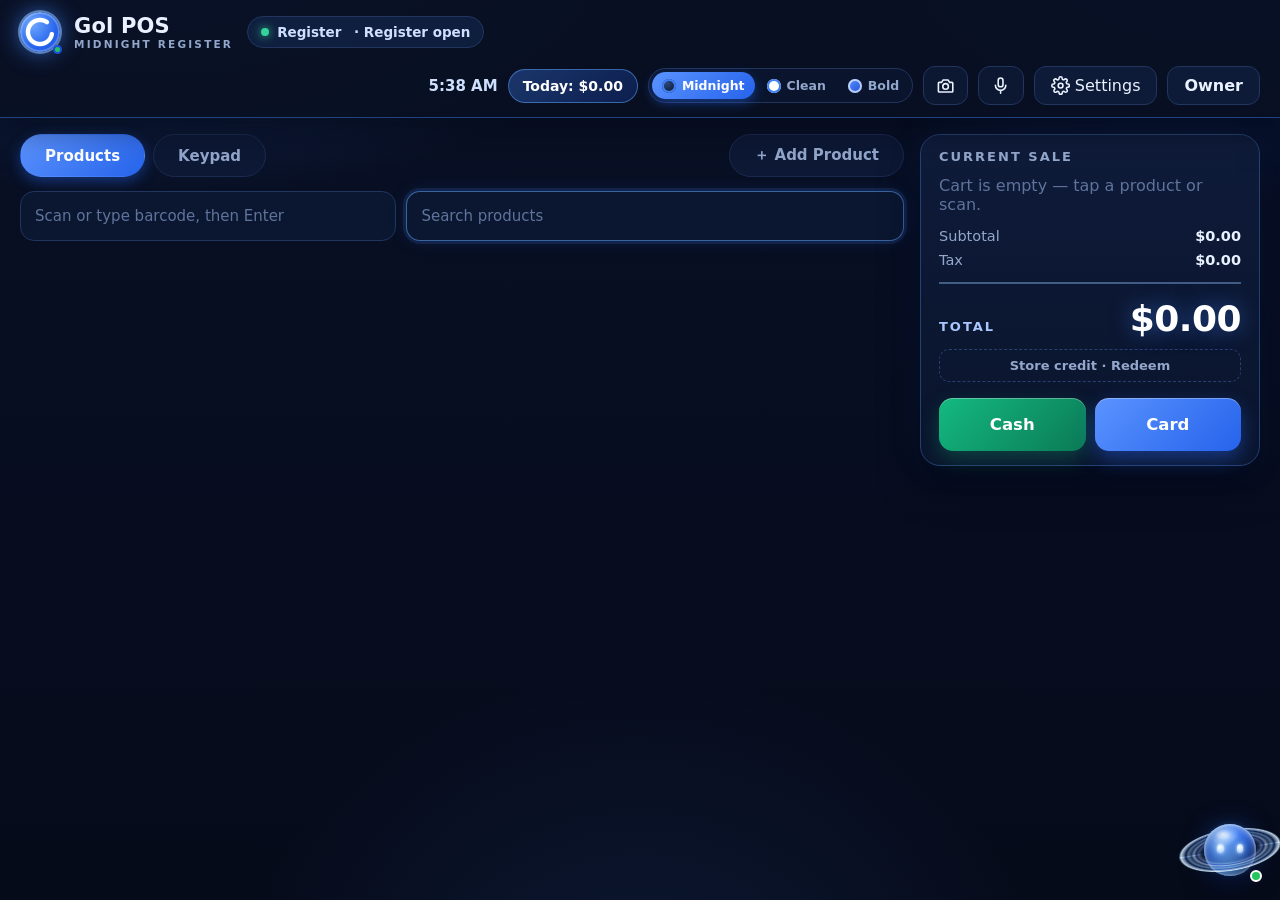
==== commit b5e5d94d: "Re-sync live demo build (Nov 3): Gol Bot face (Saturn bot, botface v3.4), ear-latency + barge-in, gr" ====
--- a/web/index.html
+++ b/web/index.html
@@ -6,7 +6,7 @@
 <title>Gol POS — Register</title>
 <script>try{var t=localStorage.getItem('golpos_theme');if(['midnight','clean','bold'].indexOf(t)<0)t='midnight';document.documentElement.dataset.theme=t;}catch(e){document.documentElement.dataset.theme='midnight';}</script>
 <script>try{if(localStorage.getItem('golpos_lock_hint')==='1')document.documentElement.classList.add('boot-lock');}catch(e){}</script>
-<link rel="stylesheet" href="styles.css?v=0f0ac53">
+<link rel="stylesheet" href="styles.css?v=57c760c">
 </head>
 <body>
 <header class="topbar">
@@ -81,7 +81,6 @@
     <span id="actorChip" class="actor-chip hidden" role="status"></span>
     <button id="myTasksBtn" type="button" class="hidden">My Tasks</button>
     <button id="ownerBtn" type="button">Owner</button>
-    <button id="golBtn" type="button" class="gol-btn"><svg class="gol-ring" viewBox="0 0 40 40" aria-hidden="true" focusable="false"><path d="M28.6 7.7 A15 15 0 1 0 34.8 22.6" fill="none" stroke="currentColor" stroke-width="5.5" stroke-linecap="round"/></svg>Talk to Gol</button>
   </div>
 </header>
 
@@ -199,7 +198,6 @@
 </section>
 
 <div id="golRing" class="gol-ring hidden" aria-hidden="true"></div>
-<button id="golCallSide" type="button" aria-label="Call Gol"><svg viewBox="0 0 24 24" fill="currentColor" aria-hidden="true"><path d="M6.6 10.8c1.4 2.8 3.8 5.1 6.6 6.6l2.2-2.2c.3-.3.7-.4 1-.2 1.1.4 2.3.6 3.6.6.6 0 1 .4 1 1V20c0 .6-.4 1-1 1C10.6 21 3 13.4 3 4c0-.6.4-1 1-1h3.5c.6 0 1 .4 1 1 0 1.2.2 2.4.6 3.6.1.3 0 .7-.2 1l-2.3 2.2z"/></svg></button>
 <div class="lock-overlay hidden" id="lockOverlay" role="dialog" aria-label="Register locked">
   <div class="lock-card">
     <img class="lock-logo" src="assets/gol-ring-white.png" alt="Gol">
@@ -429,22 +427,22 @@
   <div class="chat-head">
     <span class="chat-grip" aria-hidden="true" title="Drag to move"></span>
     <span class="gol-mark"><img class="gol-mark-img" src="assets/gol-ring-white.png" alt="Gol"><i class="gol-mark-dot"></i></span>
-    <div class="chat-title"><b>Gol</b><small>Your store brain · online</small></div>
+    <span class="golbot golbot-head" aria-hidden="true"><span class="gb-shadow"></span><span class="gb-rings gb-rings-back"><span class="gb-ringdisc"></span><span class="gb-orbit"><span class="gb-spin"><i class="gb-sat gb-sat-back"></i></span></span></span><span class="gb-head"><span class="gb-glass"><span class="gb-spec"></span></span><span class="gb-eyes"><i class="gb-eye"></i><i class="gb-eye"></i></span></span><span class="gb-rings gb-rings-front"><span class="gb-ringdisc"></span><span class="gb-orbit"><span class="gb-spin"><i class="gb-sat gb-sat-front"></i></span></span></span></span>
+    <div class="chat-title"><b>Gol</b><small id="chatStatus">Your store brain · online</small></div>
+    <button id="chatFaceBtn" type="button" class="chat-face-btn" aria-label="Switch chat view" title="Circle view"></button>
     <button id="chatClose" type="button" aria-label="Close">×</button>
   </div>
   <div class="chat-body" id="chatBody">
     <div class="msg gol">Hi, I'm Gol. Add an item, ask a price, or say "today's total".</div>
   </div>
   <div class="chat-chips" id="chatChips" role="group" aria-label="Quick asks — tap instead of typing">
-    <button type="button" data-chip="Today's total"><svg class="ic" viewBox="0 0 24 24" fill="none" stroke="currentColor" stroke-width="2" stroke-linecap="round" stroke-linejoin="round" aria-hidden="true"><path d="M4 20h16"/><path d="M7 20v-5M12 20V5M17 20v-8"/></svg> Today's total</button>
-    <button type="button" data-chip="Close the day"><svg class="ic" viewBox="0 0 24 24" fill="none" stroke="currentColor" stroke-width="2" stroke-linecap="round" stroke-linejoin="round" aria-hidden="true"><path d="M20 13.6A8 8 0 1 1 10.4 4a6.6 6.6 0 0 0 9.6 9.6z"/></svg> Close the day</button>
-    <button type="button" data-chip="Batch close"><svg class="ic" viewBox="0 0 24 24" fill="none" stroke="currentColor" stroke-width="2" stroke-linecap="round" stroke-linejoin="round" aria-hidden="true"><rect x="3" y="6" width="18" height="13" rx="2"/><path d="M3 10.5h18"/></svg> Batch close</button>
-    <button type="button" data-chip="Loyalty leaderboard"><svg class="ic" viewBox="0 0 24 24" fill="none" stroke="currentColor" stroke-width="2" stroke-linecap="round" stroke-linejoin="round" aria-hidden="true"><circle cx="12" cy="14.5" r="4.5"/><path d="M8.9 10.6 5.5 3h4.7L12 6.6 13.8 3h4.7l-3.4 7.6"/></svg> Loyalty leaderboard</button>
-    <button type="button" data-chip="Employees list"><svg class="ic" viewBox="0 0 24 24" fill="none" stroke="currentColor" stroke-width="2" stroke-linecap="round" stroke-linejoin="round" aria-hidden="true"><circle cx="9" cy="8" r="3.5"/><path d="M3 20c.4-3.2 2.8-5 6-5s5.6 1.8 6 5M15.5 4.9a3.5 3.5 0 0 1 0 6.2M17.8 15.4c1.8.7 3 2.2 3.2 4.6"/></svg> Employees</button>
-    <button type="button" data-chip="This week's sales"><svg class="ic" viewBox="0 0 24 24" fill="none" stroke="currentColor" stroke-width="2" stroke-linecap="round" stroke-linejoin="round" aria-hidden="true"><rect x="3" y="5" width="18" height="16" rx="2"/><path d="M3 10h18M8 3v4M16 3v4"/></svg> This week's sales</button>
-    <button type="button" data-chip="Why was today slow?"><svg class="ic" viewBox="0 0 24 24" fill="none" stroke="currentColor" stroke-width="2" stroke-linecap="round" stroke-linejoin="round" aria-hidden="true"><circle cx="11" cy="11" r="7"/><path d="M20.5 20.5 16.7 16.7"/></svg> Why was today slow?</button>
-    <button type="button" data-chip="What sold best this week?"><svg class="ic" viewBox="0 0 24 24" fill="none" stroke="currentColor" stroke-width="2" stroke-linecap="round" stroke-linejoin="round" aria-hidden="true"><path d="M8 4h8v4.5a4 4 0 0 1-8 0z"/><path d="M8 5.5H4.5a3.5 3.5 0 0 0 3.6 3.5M16 5.5h3.5a3.5 3.5 0 0 1-3.6 3.5M12 12.5V15M8.5 20h7M10 15h4l.6 5H9.4z"/></svg> What sold best this week?</button>
-    <button type="button" data-chip="How much is a Coke?"><svg class="ic" viewBox="0 0 24 24" fill="none" stroke="currentColor" stroke-width="2" stroke-linecap="round" stroke-linejoin="round" aria-hidden="true"><path d="M6 9h12l-1.4 11a1.5 1.5 0 0 1-1.5 1.3H8.9A1.5 1.5 0 0 1 7.4 20z"/><path d="M4.5 9h15M14.5 2.5 13.2 9"/></svg> How much is a Coke?</button>
+    <button type="button" data-chip="What is today's total?"><svg class="ic" viewBox="0 0 24 24" fill="none" stroke="currentColor" stroke-width="2" stroke-linecap="round" stroke-linejoin="round" aria-hidden="true"><path d="M4 20h16"/><path d="M7 20v-5M12 20V5M17 20v-8"/></svg> Today's sales?</button>
+    <button type="button" data-chip="How much did we sell yesterday?"><svg class="ic" viewBox="0 0 24 24" fill="none" stroke="currentColor" stroke-width="2" stroke-linecap="round" stroke-linejoin="round" aria-hidden="true"><path d="M20 13.6A8 8 0 1 1 10.4 4a6.6 6.6 0 0 0 9.6 9.6z"/></svg> Yesterday?</button>
+    <button type="button" data-chip="How much did we sell this week?"><svg class="ic" viewBox="0 0 24 24" fill="none" stroke="currentColor" stroke-width="2" stroke-linecap="round" stroke-linejoin="round" aria-hidden="true"><rect x="3" y="5" width="18" height="16" rx="2"/><path d="M3 10h18M8 3v4M16 3v4"/></svg> This week's sales</button>
+    <button type="button" data-chip="What's out?"><svg class="ic" viewBox="0 0 24 24" fill="none" stroke="currentColor" stroke-width="2" stroke-linecap="round" stroke-linejoin="round" aria-hidden="true"><path d="M21 8l-9-5-9 5v8l9 5 9-5z"/><path d="M3 8l9 5 9-5M12 13v8"/></svg> What's out?</button>
+    <button type="button" data-chip="This month's report"><svg class="ic" viewBox="0 0 24 24" fill="none" stroke="currentColor" stroke-width="2" stroke-linecap="round" stroke-linejoin="round" aria-hidden="true"><rect x="5" y="4" width="14" height="17" rx="2"/><path d="M9 4.5a3 3 0 0 1 6 0M9 11h6M9 15h4"/></svg> Monthly report</button>
+    <button type="button" data-chip="What is the top seller?"><svg class="ic" viewBox="0 0 24 24" fill="none" stroke="currentColor" stroke-width="2" stroke-linecap="round" stroke-linejoin="round" aria-hidden="true"><path d="M8 4h8v4.5a4 4 0 0 1-8 0z"/><path d="M8 5.5H4.5a3.5 3.5 0 0 0 3.6 3.5M16 5.5h3.5a3.5 3.5 0 0 1-3.6 3.5M12 12.5V15M8.5 20h7M10 15h4l.6 5H9.4z"/></svg> Top seller?</button>
+    <button type="button" data-chip="What is the price of Coke?"><svg class="ic" viewBox="0 0 24 24" fill="none" stroke="currentColor" stroke-width="2" stroke-linecap="round" stroke-linejoin="round" aria-hidden="true"><path d="M20.6 13.4 13.4 20.6a2 2 0 0 1-2.8 0L3 13V3h10l7.6 7.6a2 2 0 0 1 0 2.8z"/><circle cx="7.5" cy="7.5" r="1.5"/></svg> Coke price?</button>
   </div>
   <div id="voicePill" class="voice-pill hidden" role="status"><svg class="ic" viewBox="0 0 24 24" fill="none" stroke="currentColor" stroke-width="2" stroke-linecap="round" stroke-linejoin="round" aria-hidden="true"><rect x="9" y="2.5" width="6" height="11" rx="3"/><path d="M5.5 11.5a6.5 6.5 0 0 0 13 0M12 18v3.5"/></svg><span class="vp-wave" aria-hidden="true"><i></i><i></i><i></i><i></i><i></i></span> Listening… speak now</div>
     <div id="golCenterLogo" class="gol-center-logo hidden" aria-hidden="true"><img src="assets/gol-ring-blue.png" alt=""></div>
@@ -471,7 +469,7 @@
     <button type="submit"><svg class="ic" viewBox="0 0 24 24" fill="none" stroke="currentColor" stroke-width="2" stroke-linecap="round" stroke-linejoin="round" aria-hidden="true"><path d="M21.5 2.5 11 13"/><path d="M21.5 2.5 14.8 21.5l-3.8-8.5-8.5-3.8z"/></svg> Send</button>
   </form>
 </div>
-<button id="golFab" type="button" class="gol-fab hidden" aria-label="Talk to Gol" title="Talk to Gol"><svg class="gol-ring" viewBox="0 0 40 40" aria-hidden="true" focusable="false"><path d="M28.6 7.7 A15 15 0 1 0 34.8 22.6" fill="none" stroke="currentColor" stroke-width="6.3" stroke-linecap="round"/></svg><span class="fab-dot"></span></button>
+<button id="golFab" type="button" class="gol-fab hidden" aria-label="Talk to Gol" title="Talk to Gol"><span class="golbot golbot-fab" aria-hidden="true"><span class="gb-shadow"></span><span class="gb-rings gb-rings-back"><span class="gb-ringdisc"></span><span class="gb-orbit"><span class="gb-spin"><i class="gb-sat gb-sat-back"></i></span></span></span><span class="gb-head"><span class="gb-glass"><span class="gb-spec"></span></span><span class="gb-eyes"><i class="gb-eye"></i><i class="gb-eye"></i></span></span><span class="gb-rings gb-rings-front"><span class="gb-ringdisc"></span><span class="gb-orbit"><span class="gb-spin"><i class="gb-sat gb-sat-front"></i></span></span></span></span><span class="fab-dot"></span></button>
 
 <div class="camview hidden" id="camModal"><div class="cam-card">
   <div class="cam-head">
@@ -558,6 +556,6 @@
 <video id="watchVideo" muted playsinline class="watch-video" aria-hidden="true"></video>
 
 <script src="qrcode.min.js"></script>
-  <script src="app.js?v=2232719"></script>
+  <script src="app.js?v=2e573f7"></script>
 </body>
 </html>
--- a/web/styles.css
+++ b/web/styles.css
@@ -367,7 +367,7 @@
 .kp-row.is-out .kp-thumb img { filter: grayscale(.75); }
 
 /* ---------- chat drawer (Gol panel) ---------- */
-.chat-drawer { position: fixed; top: 0; right: 0; bottom: 0; width: min(400px, 100vw); z-index: 50; display: flex; flex-direction: column; background: var(--chat-bg); border-left: 1px solid var(--chat-line); box-shadow: -18px 0 44px rgba(2,6,18,.45); }
+.chat-drawer { position: fixed; top: 0; right: 0; bottom: 0; width: min(372px, 100vw); z-index: 50; display: flex; flex-direction: column; background: var(--chat-bg); border-left: 1px solid var(--chat-line); box-shadow: -18px 0 44px rgba(2,6,18,.45); }
 .chat-head { display: flex; flex-wrap: wrap; align-items: center; gap: 10px; padding: 13px 15px; color: #fff; background: linear-gradient(120deg, #2e6be6, #1d4ed8 70%, #173f9e); box-shadow: 0 8px 22px rgba(29,78,216,.3); }
 .chat-head .gol-mark { width: 33px; height: 33px; background: rgba(255,255,255,.14); border: 2.5px solid rgba(255,255,255,.9); }
 .chat-title { flex: 1 1 auto; min-width: 150px; }
@@ -395,7 +395,7 @@
 /* Free-style resize handles on the floated panel: both side edges, the
    bottom edge, both bottom corners (initGolPanel wires the drags). */
 .chat-rz { position: absolute; z-index: 6; touch-action: none; }
-.chat-drawer:not(.chat-free) .chat-rz { display: none; }
+.chat-drawer:not(.chat-free):not(.chat-bot) .chat-rz { display: none; }
 .chat-rz-l { left: 0; top: 0; width: 10px; height: 100%; cursor: ew-resize; }
 .chat-rz-r { right: 0; top: 0; width: 10px; height: 100%; cursor: ew-resize; }
 .chat-rz-b { left: 0; bottom: 0; width: 100%; height: 10px; cursor: ns-resize; }
@@ -1155,15 +1155,10 @@
 .gol-ring .gol-ring-el::after { content: attr(data-chip); position: absolute; left: 50%; transform: translateX(-50%); bottom: calc(100% + 7px); padding: 3px 9px; border-radius: 999px; font-size: 11px; line-height: 1.25; white-space: nowrap; pointer-events: none; }
 .gol-ring .gol-ring-call::after { opacity: 1; }
 
-/* == CIRCLE v13 — ONE Call: a blue disc above the Gol orb, outside the
-   circle on its side strip; header Call hides in circle mode. == */
+/* == CIRCLE v13 — in circle mode the header Call hides (the flower
+   ring carries the circle's Call). BOTFACE v2 removed the stacked
+   side Call orb (#golCallSide) entirely: one entry, one Call. == */
 .chat-circle .chat-head .call-btn { display: none; }
-#golCallSide { position: fixed; right: 26px; bottom: 102px; z-index: 48; width: 56px; height: 56px; border-radius: 50%; border: 1.5px solid rgba(255,255,255,.35); background: linear-gradient(145deg, #3d8bff, #2563eb); color: #fff; display: none; align-items: center; justify-content: center; cursor: pointer; box-shadow: 0 12px 28px rgba(37,99,235,.5); animation: golFabPulse 2.8s ease-out infinite; }
-#golCallSide svg { width: 24px; height: 24px; }
-#golCallSide::after { content: 'Call'; position: absolute; left: 50%; transform: translateX(-50%); bottom: calc(100% + 7px); padding: 3px 9px; border-radius: 999px; background: #fff; color: #0b1a3f; font-size: 11px; font-weight: 700; line-height: 1.25; box-shadow: 0 4px 12px rgba(2,8,30,.3); white-space: nowrap; }
-#golCallSide.in-call { background: linear-gradient(145deg, #f87171, #dc2626); box-shadow: 0 12px 28px rgba(220,38,38,.5); animation: none; }
-#golCallSide.in-call::after { content: 'End'; }
-body.gol-circle-on #golCallSide { display: inline-flex; }
 
 /* == CIRCLE v14 — owner: x joins the ring (a bit different — white disc),
    header keeps only the Gol identity; logo dead-centre of the thread;
@@ -1184,7 +1179,6 @@
    minimize), header identity centred, form focus cleaned. == */
 .gol-scrim { position: fixed; inset: 0; z-index: 48; background: rgba(4,10,26,.55); backdrop-filter: blur(2px); -webkit-backdrop-filter: blur(2px); animation: scrimIn .3s ease both; }
 @keyframes scrimIn { from { opacity: 0; } }
-#golCallSide { z-index: 55; }
 .chat-circle .chat-head { justify-content: center; }
 .chat-circle .chat-title { text-align: center; }
 .chat-form input:focus { outline: none; }
@@ -1360,6 +1354,39 @@
 .chat-drawer.chat-circle .msg.graph-card svg polyline[stroke="#2563eb"] { stroke: #7db4ff; }
 .chat-drawer.chat-circle .msg.graph-card svg line[stroke="#cbd5e1"] { stroke: rgba(147,197,253,.35); }
 
+/* == CIRCLE v43 -- owner, Nov 2 late (23:25): "cards without white bg
+   now" -- the STAGED/confirm card joins the borderless family. v32
+   kept .msg.card boxed (white in Bold/Clean) because it carries the
+   'gol' confirm; the owner overrules: inside the circle the staged
+   card now sits ON the globe like every other answer -- no white or
+   opaque fill, only a translucent glass tint + a hairline glass edge
+   so the text stays legible over the network field. What does NOT
+   soften is the action row: Confirm keeps the shared solid Gol-blue
+   gradient button (.msg.card button, unchanged -- a money action
+   stays unmistakable), and Cancel turns glass with rose text and a
+   rose hairline instead of its white pill. Every staged shape
+   (price change, stock receive, bill scan, order draft, vendor
+   teach, gol_stage bridge card, photo read, new item, batch/close
+   confirms) renders through the ONE chatCard -> .msg.card, so this
+   single block covers them all. Scoped to .chat-circle like v32:
+   the rectangle/panel keeps its white staged card, readable on its
+   light themes. Presentation only -- staging/confirm logic and the
+   pending-card payload are untouched. == */
+.chat-drawer.chat-circle .msg.card {
+  background: linear-gradient(165deg, rgba(38,84,180,.16), rgba(10,22,48,.32));
+  -webkit-backdrop-filter: blur(7px); backdrop-filter: blur(7px);
+  border: 1px solid rgba(147,197,253,.42);
+  box-shadow: 0 14px 30px rgba(2,6,18,.38), inset 0 1px 0 rgba(219,234,255,.14);
+  color: #eaf1ff;
+}
+.chat-drawer.chat-circle .msg.card .sc-badge { background: linear-gradient(135deg, #93c5fd, #60a5fa); color: #0a1428; }
+.chat-drawer.chat-circle .msg.card .sc-old { color: #8fb0dd; }
+.chat-drawer.chat-circle .msg.card .sc-arrow { color: #7fb0ff; }
+.chat-drawer.chat-circle .msg.card .sc-new { color: #ffffff; }
+.chat-drawer.chat-circle .msg.card .sc-line { color: #dbeafe; }
+.chat-drawer.chat-circle .msg.card .sc-cancel { background: rgba(244,63,94,.10); color: #fda4af; border: 1.5px solid rgba(253,164,175,.5); }
+.chat-drawer.chat-circle .msg.card.sc-cancelled .sc-badge { background: #b42318; color: #fff; }
+
 /* == PIN LOCK DISC -- owner, Nov 2 late: "Pin screen le gol purai cover
    grau" + "bg ma pani acha golo pin screen" + "square ayo" + "suru ma
    pani khula same golo pin screen": there is ONE lock screen and it is
@@ -1978,7 +2005,6 @@
    moved it, so this lands on every device at refresh. Frozen:
    skin, mask, blooms, pad, glass, orbit, centre-ring size,
    border grade. == */
-#golCallSide { bottom: 116px; right: 18px; }
 .voice-pill { display: flex; align-items: center; gap: 9px; color: #1d4ed8;
   background: linear-gradient(135deg, rgba(59,130,246,.15), rgba(37,99,235,.07));
   border: 1px solid rgba(147,197,253,.85); animation: vpBreathe 2.4s ease-in-out infinite; }
@@ -2030,3 +2056,541 @@
   .chat-drawer.chat-circle .gol-center-logo.gol-listening::after,
   .chat-drawer.chat-circle.gol-listening { animation: none !important; }
 }
+
+/* == GOL BOT v1 -- owner, Nov 2 late (23:48-23:50): the giant circle
+   is rejected ("yo circle man parnai chhaina"), panel-as-main is
+   declined too; his own words name the face: "gol bot, and gol",
+   premium variant ("Premium chamkilo bot — glassy, safa, pro"), and
+   "always alive". The chat's face is now a SMALL premium glassy
+   round BOT head — gol = round, so the bot itself is round — deep
+   Gol-blue glass with a glossy highlight, a soft rim in the house
+   blues, and minimal glowing eyes (no cartoon face, no toy look).
+   It sits as the chat head's presence (~78px) over a clean dark
+   messenger panel (.chat-drawer.chat-bot, the DEFAULT face via
+   golpos_chat_face in app.js); the circle stays in code behind the
+   head's face toggle, no longer the default. The floating fab is
+   the same bot head small, so the identity is one thing everywhere.
+   ALWAYS ALIVE (his 23:50 word): a calm idle-life loop runs at all
+   times, fab included — a slow blink (~5.6s), a breathing halo, a
+   subtle eye drift/glance now and then; reactions (a message lands,
+   an item rings up, a sale completes) flash one brief brighten.
+   States ride the same signals callPaint uses (app.js botSync):
+   listening = eyes brighten + a soft ring pulse; thinking = a
+   gentle eye pulse/shift; speaking = a calm eye wave. All motion
+   is transform/opacity/filter on a tiny element — cheap — and
+   prefers-reduced-motion calms it to a still glow. Tonight's card
+   work carries over: v32 borderless answers and the v43 glass
+   staged card are twinned here for .chat-bot. The PIN-lock globe
+   is a separate approved surface — untouched below. == */
+
+/* -- the bot head: one art, two sizes (head presence + fab) -------- */
+.golbot { --gbs: 78px; position: relative; flex: none; width: var(--gbs); height: var(--gbs); display: none; }
+.golbot-fab { --gbs: 47px; }
+.chat-drawer.chat-bot .chat-head .golbot { display: inline-block; }
+.gol-fab .golbot { display: inline-block; }
+.golbot::before { content: ''; position: absolute; inset: -10%; border-radius: 50%; pointer-events: none;
+  background: radial-gradient(circle, rgba(59,130,246,.5) 0%, rgba(59,130,246,0) 68%);
+  animation: gbBreathe 4.8s ease-in-out infinite; }
+.golbot .gb-head { position: absolute; inset: 0; border-radius: 50%;
+  background: radial-gradient(circle at 32% 26%, #9cc8ff 0%, #4d8dff 30%, #2563eb 58%, #132c66 88%, #0d2050 100%);
+  box-shadow: inset 0 2px 7px rgba(255,255,255,.5), inset 0 -12px 22px rgba(3,10,30,.5),
+    inset 0 0 0 1.5px rgba(147,197,253,.55), 0 12px 26px rgba(2,8,30,.45), 0 0 24px rgba(37,99,235,.35); }
+.golbot .gb-head::before { content: ''; position: absolute; left: 15%; top: 7%; width: 54%; height: 34%;
+  border-radius: 50%; pointer-events: none; transform: rotate(-18deg);
+  background: radial-gradient(ellipse at center, rgba(255,255,255,.5), rgba(255,255,255,0) 70%); }
+.golbot .gb-eyes { position: absolute; left: 0; right: 0; top: 39%; display: flex; justify-content: center;
+  gap: 25%; animation: gbDrift 11s ease-in-out infinite; }
+.golbot .gb-eye { width: 13%; aspect-ratio: .74; border-radius: 999px;
+  background: radial-gradient(circle at 42% 36%, #ffffff 0%, #cfe6ff 45%, #8fc1ff 100%);
+  box-shadow: 0 0 9px rgba(165,210,255,.95), 0 0 3px rgba(255,255,255,.9);
+  animation: gbBlink 5.6s ease-in-out infinite; }
+@keyframes gbBreathe { 0%, 100% { opacity: .5; transform: scale(1); } 50% { opacity: .85; transform: scale(1.07); } }
+@keyframes gbBlink { 0%, 90%, 100% { transform: scaleY(1); } 93.5% { transform: scaleY(.08); } 97% { transform: scaleY(1); } }
+@keyframes gbDrift { 0%, 36%, 100% { transform: translate(0, 0); } 45%, 57% { transform: translate(2.5px, .5px); }
+  67%, 79% { transform: translate(-2px, 0); } 88% { transform: translate(0, 1px); } }
+/* states (classes set by botSync in app.js) */
+.golbot.bot-listening .gb-eye { filter: brightness(1.32); box-shadow: 0 0 15px rgba(165,215,255,1), 0 0 5px #ffffff; }
+.golbot.bot-listening::after { content: ''; position: absolute; inset: -4%; border-radius: 50%; pointer-events: none;
+  border: 2px solid rgba(125,180,255,.6); animation: gbRing 1.9s ease-out infinite; }
+@keyframes gbRing { 0% { transform: scale(.96); opacity: .8; } 100% { transform: scale(1.3); opacity: 0; } }
+.golbot.bot-thinking .gb-eyes { animation: gbThink 1.5s ease-in-out infinite; }
+@keyframes gbThink { 0%, 100% { opacity: .62; transform: translateY(0); } 50% { opacity: 1; transform: translateY(-1.5px); } }
+.golbot.bot-speaking .gb-eye { animation: gbSpeak .85s ease-in-out infinite; }
+@keyframes gbSpeak { 0%, 100% { transform: scaleY(1); filter: brightness(1.08); } 50% { transform: scaleY(.76); filter: brightness(1.35); } }
+.golbot.bot-react .gb-head { animation: gbReact .9s ease-out; }
+.golbot.bot-react .gb-eyes { animation: gbReactEyes .9s ease-out; }
+@keyframes gbReact { 0% { filter: brightness(1.3); } 100% { filter: brightness(1); } }
+@keyframes gbReactEyes { 0% { transform: translate(0, 0); } 25% { transform: translate(2.5px, -1px); } 100% { transform: translate(0, 0); } }
+/* the fab shell retires: no blue disc, no spin arc — the bot head is
+   the face; the soft pulse ring stays as its living halo. */
+.gol-fab { background: transparent; box-shadow: none; }
+.gol-fab::after { display: none; }
+.gol-fab .gol-ring { display: none; }
+.gol-fab .fab-dot { right: 0; bottom: 0; }
+/* the head's face toggle (bot <-> circle) */
+.chat-head .chat-face-btn { margin-left: 0; width: 32px; height: 32px; flex: none; padding: 0; font-size: 0;
+  border-radius: 50%; background: rgba(255,255,255,.14); color: #ffffff;
+  display: inline-flex; align-items: center; justify-content: center; }
+.chat-head .chat-face-btn:hover { background: rgba(255,255,255,.24); }
+
+/* -- the bot-mode panel: clean dark messenger ----------------------- */
+.chat-drawer.chat-bot { background: linear-gradient(180deg, #0e1f47 0%, #0a1730 55%, #071222 100%);
+  border-left-color: #26406f; color: #eaf1ff; }
+.chat-drawer.chat-bot .chat-head { background: linear-gradient(180deg, rgba(46,107,230,.30), rgba(29,78,216,.10));
+  box-shadow: none; border-bottom: 1px solid rgba(120,170,255,.18); padding: 14px 16px 12px; }
+.chat-drawer.chat-bot .chat-grip { display: none; }
+.chat-drawer.chat-bot .chat-head .gol-mark { display: none; }
+.chat-drawer.chat-bot .chat-title b { font-size: 19px; }
+.chat-drawer.chat-bot .chat-title small { color: rgba(205,224,255,.78); }
+.chat-drawer.chat-bot .chat-body { background: transparent; padding-bottom: 30px; scroll-padding-bottom: 30px; }
+.chat-drawer.chat-bot .chat-body > * { flex-shrink: 0; }
+/* v32 borderless answers, twinned for the bot surface */
+.chat-drawer.chat-bot .msg.gol { background: transparent; border: none; box-shadow: none; border-radius: 0; padding: 3px 2px; max-width: 100%; color: #eaf1ff; }
+.chat-drawer.chat-bot .msg.me { background: transparent; border: none; box-shadow: none; border-radius: 0; padding: 3px 2px; color: #9cc4ff; font-weight: 600; text-align: right; }
+.chat-drawer.chat-bot .msg.gol.graph-card, .chat-drawer.chat-bot .msg.gol.day-card, .chat-drawer.chat-bot .msg.gol.who-card { background: transparent; border: none; box-shadow: none; border-radius: 0; color: #eaf1ff; max-width: 100%; padding: 6px 2px 4px; }
+.chat-drawer.chat-bot .graph-title { color: #cfe2ff; }
+.chat-drawer.chat-bot .graph-total { color: #ffffff; }
+.chat-drawer.chat-bot .graph-foot { color: rgba(205,224,255,.78); }
+.chat-drawer.chat-bot .graph-foot b { color: #ffffff; }
+.chat-drawer.chat-bot .graph-empty { color: rgba(205,224,255,.72); }
+.chat-drawer.chat-bot .who-since { color: rgba(205,224,255,.6); }
+.chat-drawer.chat-bot .day-meta { color: rgba(205,224,255,.82); }
+.chat-drawer.chat-bot .day-meta b { color: #ffffff; }
+.chat-drawer.chat-bot .cal-hint { color: rgba(205,224,255,.55); }
+.chat-drawer.chat-bot .cash-row { background: transparent; color: #dbeafe; padding: 9px 0 2px; margin-top: 10px; border-top: 1px solid rgba(147,197,253,.18); }
+.chat-drawer.chat-bot .cash-row b { color: #ffffff; }
+.chat-drawer.chat-bot .cash-note { background: transparent; border: none; color: #fcd34d; padding: 6px 0 0; }
+.chat-drawer.chat-bot .cal-card { border-top: 1px solid rgba(147,197,253,.22); }
+.chat-drawer.chat-bot .cal-head { color: #cfe2ff; }
+.chat-drawer.chat-bot .cal-dow { color: rgba(205,224,255,.5); }
+.chat-drawer.chat-bot .cal-day { color: rgba(205,224,255,.5); }
+.chat-drawer.chat-bot .cal-day.has { background: rgba(96,165,250,.22); color: #dbeafe; }
+.chat-drawer.chat-bot .cal-day.has:hover { background: rgba(96,165,250,.38); }
+.chat-drawer.chat-bot .cal-day.today { outline-color: #7db4ff; }
+.chat-drawer.chat-bot .cal-day.has.sel { background: #2563eb; color: #fff; }
+.chat-drawer.chat-bot .msg.graph-card svg text[fill="#0f172a"] { fill: #ffffff; }
+.chat-drawer.chat-bot .msg.graph-card svg text[fill="#334155"] { fill: #cfe2ff; }
+.chat-drawer.chat-bot .msg.graph-card svg text[fill="#64748b"] { fill: #8fb0dd; }
+.chat-drawer.chat-bot .msg.graph-card svg text[fill="#2563eb"] { fill: #7db4ff; }
+.chat-drawer.chat-bot .msg.graph-card svg tspan[fill="#64748b"] { fill: #8fb0dd; }
+.chat-drawer.chat-bot .msg.graph-card svg rect[fill="#2563eb"] { fill: #5b93ff; }
+.chat-drawer.chat-bot .msg.graph-card svg circle[fill="#2563eb"] { fill: #7db4ff; }
+.chat-drawer.chat-bot .msg.graph-card svg polyline[stroke="#2563eb"] { stroke: #7db4ff; }
+.chat-drawer.chat-bot .msg.graph-card svg line[stroke="#cbd5e1"] { stroke: rgba(147,197,253,.35); }
+/* v43 glass staged card, twinned for the bot surface */
+.chat-drawer.chat-bot .msg.card {
+  background: linear-gradient(165deg, rgba(38,84,180,.16), rgba(10,22,48,.32));
+  -webkit-backdrop-filter: blur(7px); backdrop-filter: blur(7px);
+  border: 1px solid rgba(147,197,253,.42);
+  box-shadow: 0 14px 30px rgba(2,6,18,.38), inset 0 1px 0 rgba(219,234,255,.14);
+  color: #eaf1ff;
+}
+.chat-drawer.chat-bot .msg.card .sc-badge { background: linear-gradient(135deg, #93c5fd, #60a5fa); color: #0a1428; }
+.chat-drawer.chat-bot .msg.card .sc-old { color: #8fb0dd; }
+.chat-drawer.chat-bot .msg.card .sc-arrow { color: #7fb0ff; }
+.chat-drawer.chat-bot .msg.card .sc-new { color: #ffffff; }
+.chat-drawer.chat-bot .msg.card .sc-line { color: #dbeafe; }
+.chat-drawer.chat-bot .msg.card .sc-cancel { background: rgba(244,63,94,.10); color: #fda4af; border: 1.5px solid rgba(253,164,175,.5); }
+.chat-drawer.chat-bot .msg.card.sc-cancelled .sc-badge { background: #b42318; color: #fff; }
+/* chips + composer: dark glass, the pill form from the circle */
+.chat-drawer.chat-bot .chat-chips { background: transparent; border-top: 1px solid rgba(120,170,255,.16); }
+.chat-drawer.chat-bot .chat-chips button { background: rgba(255,255,255,.08); border-color: rgba(140,180,255,.35); color: #dbeafe; }
+.chat-drawer.chat-bot .chat-form { background: rgba(255,255,255,.07); border: 1.5px solid rgba(140,180,255,.5);
+  border-radius: 999px; margin: 10px 12px 12px; padding: 6px; }
+.chat-drawer.chat-bot .chat-form input { background: rgba(255,255,255,.08); border-color: transparent; color: #fff; border-radius: 999px; }
+.chat-drawer.chat-bot .chat-form input::placeholder { color: rgba(205,224,255,.55); }
+.chat-drawer.chat-bot .chat-form .photo-btn, .chat-drawer.chat-bot .chat-form #chatVoiceBtn { background: transparent; border-color: transparent; color: #cfe2ff; box-shadow: none; border-radius: 999px; }
+.chat-drawer.chat-bot .chat-form .photo-btn .ic, .chat-drawer.chat-bot .chat-form #chatVoiceBtn .ic { width: 21px; height: 21px; }
+.chat-drawer.chat-bot .chat-form #chatMicBtn { background: #2563eb; border-color: transparent; color: #fff; box-shadow: 0 6px 16px rgba(37,99,235,.45); border-radius: 999px; }
+.chat-drawer.chat-bot .chat-form button[type="submit"] { background: #2563eb; border-radius: 50%; width: 44px; height: 44px;
+  min-width: 44px; padding: 0; font-size: 0; display: inline-flex; align-items: center; justify-content: center; flex: none; }
+.chat-drawer.chat-bot .chat-form button[type="submit"] .ic { width: 19px; height: 19px; vertical-align: 0; }
+/* voice pill + call state on the dark surface */
+.chat-drawer.chat-bot .voice-pill { background: linear-gradient(135deg, rgba(59,130,246,.30), rgba(37,99,235,.16));
+  border-color: rgba(147,197,253,.65); color: #eaf3ff;
+  -webkit-backdrop-filter: blur(8px); backdrop-filter: blur(8px); }
+body .chat-drawer.chat-bot .chat-head .call-state { background: transparent; border-color: transparent;
+  box-shadow: none; color: #fff; font-size: 13.5px; letter-spacing: .01em; }
+body .chat-drawer.chat-bot .chat-head .call-state::before { background: #7db4ff; }
+body .chat-drawer.chat-bot .chat-head .call-state.tap { background: rgba(37,99,235,.85);
+  border-color: rgba(147,197,253,.6); color: #fff; }
+.chat-drawer.chat-bot.gol-listening:not(.chat-vanish) { animation: golListenDisc 2.8s ease-in-out infinite; }
+/* the in-chat PIN pad stays readable on the dark surface (glass keys,
+   the same family as the circle lock; PIN logic untouched) */
+.chat-drawer.chat-bot .pin-pad { background: transparent; border-top-color: rgba(120,170,255,.25); }
+.chat-drawer.chat-bot .pin-pad-title { color: #fff; }
+.chat-drawer.chat-bot .pin-pad-sub { color: rgba(205,224,255,.78); }
+.chat-drawer.chat-bot .pin-pad-dots { color: #8fbcff; }
+.chat-drawer.chat-bot.chat-locked .pin-pad-grid button {
+  background: linear-gradient(180deg, rgba(255,255,255,.15), rgba(255,255,255,.05));
+  -webkit-backdrop-filter: blur(6px) saturate(1.3); backdrop-filter: blur(6px) saturate(1.3);
+  border: 1px solid rgba(255,255,255,.5); color: #ffffff; }
+.chat-drawer.chat-bot.chat-locked .pin-pad-grid button:active {
+  background: linear-gradient(180deg, rgba(174,206,255,.38), rgba(125,180,255,.22));
+  border-color: rgba(255,255,255,.85);
+  box-shadow: 0 0 22px rgba(96,165,255,.6), inset 0 0 14px rgba(255,255,255,.25); }
+.chat-drawer.chat-bot.chat-locked .pin-pad-go {
+  background: linear-gradient(180deg, rgba(255,255,255,.18), rgba(255,255,255,.08));
+  -webkit-backdrop-filter: blur(6px) saturate(1.3); backdrop-filter: blur(6px) saturate(1.3);
+  border: 1px solid rgba(255,255,255,.55); color: #ffffff; }
+@media (max-width: 820px) { .golbot-head { --gbs: 68px; } }
+@media (prefers-reduced-motion: reduce) {
+  .golbot::before, .golbot::after, .golbot .gb-head, .golbot .gb-eyes, .golbot .gb-eye,
+  .gol-fab::before { animation: none !important; }
+}
+
+/* ================================================================
+   BOTFACE v2 — ONE GOL, ONE DOOR (owner, Nov 3 00:03 ET: "extra
+   call button hatau, ajhai deep socha yaar UI bot ko pani ani gol
+   chat ko pani"). The deep rethink, in Gol's own language:
+   - ONE ENTRY: the bot fab is the only floating door. The register
+     top bar's "Talk to Gol" button and the stacked #golCallSide orb
+     are deleted (HTML + JS + CSS) — three competing entries became
+     one presence. The PIN lock keeps its own Talk button (separate
+     approved surface).
+   - ONE CALL: the chat head's Call button is the only Call. Its
+     styles are HOMED here (they were injected by JS until now), and
+     in bot mode it is a slim glass-edged pill; End stays solid red
+     (the locked hang-up affordance) with the listening pulse.
+   - A SLIM, LIVE HEADER: the header bot is a compact 46px presence
+     beside "Gol" and a status line that SPEAKS the bot's state
+     (online / Thinking… / Listening… / Speaking… / the call's own
+     words) — written by botSync + callPaint in app.js. The old
+     call-state strip stops echoing that status in bot mode; it now
+     appears only when it is a button (tap-to-talk).
+   - THE BOT TRAVELS: opening from the fab flies the bot head into
+     the header seat (FLIP clone, app.js botFlyOpen/botFlyHome); the
+     panel fades/rises under it instead of the clip-grow, and a fold
+     fades toward the corner as the bot flies home. One being, two
+     places. Circle mode keeps its own grow/vanish, untouched.
+   - COMPACT-FIRST: the docked panel narrows 400 -> 372px, the bot
+     header and chips slim down; drag/resize/saved geometry are the
+     owner's and are untouched.
+   - CHIPS SPEAK THE OWNER'S LANGUAGE: the quick asks are his own
+     working questions ("Aaja ko bikri kati?", "Ke siddiyo?", …)
+     sent as real chat turns — accelerators for the chat, never a
+     menu (NO-MENU law). Grok's compact instinct was taken; its
+     English menu chips, sparkle avatar and "AI Chat" panel were
+     refused — this is Gol, in Gol's words.
+   ================================================================ */
+
+/* -- the Call button, homed (was a JS-injected <style>) ------------ */
+body .chat-head .call-btn { display: inline-flex; align-items: center; gap: 6px; margin-left: auto; background: #2563eb; color: #fff; border: none; border-radius: 999px; padding: 7px 13px; font-size: 13px; font-weight: 600; cursor: pointer; flex: none; }
+.call-btn .ic { width: 16px; height: 16px; }
+body .chat-head .call-btn.in-call { background: #dc2626; margin-left: auto; }
+@keyframes callPulse { 0% { box-shadow: 0 0 0 0 rgba(220,38,38,.55); } 70% { box-shadow: 0 0 0 9px rgba(220,38,38,0); } 100% { box-shadow: 0 0 0 0 rgba(220,38,38,0); } }
+.call-btn.call-listening { animation: callPulse 1.1s ease-out infinite; }
+.call-state { display: inline-flex; align-items: center; height: 30px; padding: 0 11px; border-radius: 999px; border: 1.5px solid #bfdbfe; background: #eff6ff; color: #1d4ed8; font-size: 12px; font-weight: 700; white-space: nowrap; flex: none; }
+.call-state.hidden { display: none; }
+.call-state.tap { background: #2563eb; border-color: #2563eb; color: #fff; cursor: pointer; box-shadow: 0 0 0 3px rgba(37,99,235,.25); }
+.chat-head .call-state { order: 10; flex: 1 1 100%; justify-content: center; margin-top: 2px; }
+.msg.me.live-cap { opacity: .78; border: 1.5px dashed rgba(255,255,255,.9); font-style: italic; }
+
+/* -- slim live header (bot mode) ----------------------------------- */
+.chat-drawer.chat-bot .golbot-head { --gbs: 46px; }
+.chat-drawer.chat-bot .chat-head { padding: 10px 14px; gap: 9px; }
+.chat-drawer.chat-bot .chat-title { min-width: 0; }
+.chat-drawer.chat-bot .chat-title b { font-size: 17px; }
+.chat-drawer.chat-bot .chat-title small { font-size: 12px; white-space: nowrap; overflow: hidden; text-overflow: ellipsis; }
+.chat-drawer.chat-bot .chat-head .chat-face-btn { width: 30px; height: 30px; }
+/* the one Call, in bot dress: slim glass-edged pill; End solid red */
+.chat-drawer.chat-bot .call-btn { background: linear-gradient(135deg, #2f7ef7, #1d4ed8); border: 1px solid rgba(147,197,253,.55); box-shadow: 0 6px 16px rgba(37,99,235,.40); padding: 6px 12px; font-size: 12.5px; }
+.chat-drawer.chat-bot .call-btn.in-call { background: linear-gradient(135deg, #f87171, #dc2626); border-color: rgba(254,202,202,.55); box-shadow: 0 6px 16px rgba(220,38,38,.40); }
+/* the status line carries the words now — the strip shows only when
+   it is a button (tap-to-talk), never as a second status echo */
+.chat-drawer.chat-bot .chat-head .call-state:not(.tap) { display: none; }
+
+/* -- chips + composer, compact (bot mode) --------------------------- */
+.chat-drawer.chat-bot .chat-chips { padding: 8px 12px; }
+.chat-drawer.chat-bot .chat-chips button { min-height: 36px; padding: 7px 12px; font-size: 13px; }
+.chat-drawer.chat-bot .chat-form { margin: 8px 10px 10px; }
+
+/* -- the fab reads as a presence on any register background -------- */
+.gol-fab .golbot-fab { --gbs: 52px; }
+.gol-fab { background: radial-gradient(circle at 50% 50%, rgba(96,165,250,.22) 0%, rgba(96,165,250,0) 68%); }
+
+/* -- the bot travels (FLIP clone + panel fades) --------------------- */
+.golbot-fly { display: inline-block !important; position: fixed; z-index: 58; margin: 0; pointer-events: none; }
+.golbot.bot-arrive-hide { opacity: 0; }
+.chat-drawer.chat-bot.bot-fly:not(.hidden) { animation: golBotIn .38s cubic-bezier(.21,1.12,.36,1) both; }
+@keyframes golBotIn { from { opacity: 0; transform: translateY(12px); } to { opacity: 1; transform: translateY(0); } }
+.chat-drawer.chat-bot.chat-vanish { animation: golBotOut .3s ease-in both; }
+@keyframes golBotOut { from { opacity: 1; transform: translate(0, 0) scale(1); } to { opacity: 0; transform: translate(16px, 20px) scale(.95); } }
+
+@media (max-width: 820px) { .chat-drawer.chat-bot .golbot-head { --gbs: 44px; } }
+@media (prefers-reduced-motion: reduce) {
+  .golbot-fly { display: none !important; }
+  .chat-drawer.chat-bot.bot-fly:not(.hidden), .chat-drawer.chat-bot.chat-vanish { animation: none !important; }
+}
+
+/* ================================================================
+   BOTFACE v3 — SATURN (owner, Nov 3 00:30 ET: "ajhai dami banau
+   na yo bot lai"; 00:32 ET: "saturn jasto banau"). The bot is the
+   identity now, so it gets a planet's craft:
+   - THE SATURN RING: a wide tilted ring DISC in the ring plane —
+     one radial-gradient ellipse (fine concentric banding in the
+     house blues/silvers, a mid-blue Cassini groove, a glowing
+     outer rim) drawn TWICE: the back copy clipped to its top half
+     rides BEHIND the sphere, the front copy clipped to its bottom
+     half passes IN FRONT of the sphere's lower half. The sphere
+     sits in the plane; the split line is the plane's diameter and
+     tilts with the ring. A slow precession (±1.1° / 30s) and a
+     front-arc shimmer keep it alive, never busy.
+   - THE SATELLITE: one bead rides the ring — two layer copies of
+     one squashed-ellipse orbit, phase-synced, each visible only
+     on its own half of the circuit (back bead smaller, front bead
+     larger), handing off at the ring tips.
+   - SPHERE CRAFT: layered glass — a luminous core low in the
+     sphere, frost shading, a frosted rim crescent, and a small
+     specular that slowly ORBITS inside the glass; a soft contact
+     shadow grounds the head. Silhouette + eyes + ring carry the
+     read at 46–52px.
+   - EYES 2.0: purpose glances (JS: botGlance — cart on ring-up,
+     thread on a landing message/card), an acknowledgement double-
+     blink when a staged action EXECUTES (botAck), listening =
+     bright + LIFTED, thinking = a slow side-glance, speaking = a
+     gentle brightness breathing. The idle look-around lengthens.
+   - MICRO-FEEL: the fab bot leans a breath toward the pointer;
+     a press squashes the head 4%. All motion stays transform /
+     opacity / filter on tiny elements; reduced motion calms the
+     whole v3 layer to a still, lit Saturn.
+   ================================================================ */
+.golbot { --grin: -50%; }
+.chat-drawer.chat-bot .golbot-head { --grin: -33%; }
+
+/* -- contact shadow: the head sits IN the world ------------------- */
+.golbot .gb-shadow { position: absolute; left: 4%; right: 4%; bottom: -10%; height: 20%;
+  z-index: 0; border-radius: 50%; pointer-events: none;
+  background: radial-gradient(ellipse at center, rgba(2,8,30,.42) 0%, rgba(2,8,30,0) 68%); }
+
+/* -- the Saturn ring: two clipped copies of one disc -------------- */
+.golbot .gb-rings { position: absolute; inset: var(--grin); z-index: 1; pointer-events: none;
+  transform: rotate(-9deg); animation: gbPrecess 30s ease-in-out infinite alternate; }
+.golbot .gb-rings-front { z-index: 3; }
+.golbot .gb-ringdisc { position: absolute; inset: 0; border-radius: 50%;
+  background: radial-gradient(ellipse 50% 20.5% at 50% 50%,
+    rgba(147,197,253,0) 0%, rgba(147,197,253,0) 52%,
+    rgba(147,197,253,.12) 56%, rgba(191,219,254,.34) 61%,
+    rgba(59,110,246,.30) 65.5%, rgba(219,234,254,.55) 70%,
+    rgba(96,165,250,.30) 75%, rgba(165,215,255,.48) 81%,
+    rgba(37,99,235,.22) 86%, rgba(191,219,254,.62) 91%,
+    rgba(224,242,254,.85) 95.5%, rgba(125,211,252,.25) 98.5%,
+    rgba(125,211,252,0) 100%); }
+.golbot .gb-rings-back .gb-ringdisc { clip-path: inset(0 0 49.5% 0); }
+.golbot .gb-rings-front .gb-ringdisc { clip-path: inset(49.5% 0 0 0);
+  animation: gbShimmer 7s ease-in-out infinite alternate; }
+@keyframes gbPrecess { from { transform: rotate(-10.1deg); } to { transform: rotate(-7.9deg); } }
+@keyframes gbShimmer { from { filter: brightness(1.02); } to { filter: brightness(1.15); } }
+
+/* -- the satellite: one bead, two halves of one orbit ------------- */
+.golbot .gb-orbit { position: absolute; inset: 0; transform: scaleY(.41); }
+.golbot .gb-spin { position: absolute; inset: 0; will-change: transform;
+  animation: gbSpin 18s linear infinite; }
+@keyframes gbSpin { from { transform: rotate(0deg); } to { transform: rotate(360deg); } }
+.golbot .gb-sat { position: absolute; left: 50%; top: 11%; border-radius: 50%; pointer-events: none;
+  width: calc(var(--gbs) * .15); height: calc(var(--gbs) * .15);
+  margin-left: calc(var(--gbs) * -.075); margin-top: calc(var(--gbs) * -.075);
+  background: radial-gradient(circle at 38% 34%, #ffffff 0%, #bfe3ff 42%, #60a5fa 100%);
+  box-shadow: 0 0 7px rgba(165,215,255,.95), 0 0 2px rgba(255,255,255,.9); }
+.golbot .gb-sat-back { opacity: 1; transform: scale(.78); animation: gbSatBack 18s linear infinite; }
+.golbot .gb-sat-front { opacity: 0; transform: scale(1.12); animation: gbSatFront 18s linear infinite; }
+@keyframes gbSatBack { 0% { opacity: 1; } 20% { opacity: 1; } 27% { opacity: 0; }
+  73% { opacity: 0; } 80% { opacity: 1; } 100% { opacity: 1; } }
+@keyframes gbSatFront { 0% { opacity: 0; } 20% { opacity: 0; } 27% { opacity: 1; }
+  73% { opacity: 1; } 80% { opacity: 0; } 100% { opacity: 0; } }
+
+/* -- sphere craft: layered glass ----------------------------------- */
+.golbot .gb-head { z-index: 2; transition: transform .18s ease; }
+.golbot .gb-head::after { content: ''; position: absolute; inset: 0; border-radius: 50%;
+  pointer-events: none;
+  background: radial-gradient(circle at 50% 50%, rgba(190,220,255,0) 58%,
+    rgba(190,220,255,.13) 82%, rgba(225,242,255,.20) 95%, rgba(160,200,255,.08) 100%); }
+.golbot .gb-glass { position: absolute; inset: 0; border-radius: 50%; overflow: hidden;
+  pointer-events: none; z-index: 1;
+  background:
+    radial-gradient(circle at 50% 108%, rgba(147,211,255,.38) 0%, rgba(147,211,255,0) 52%),
+    radial-gradient(circle at 76% 84%, rgba(6,18,52,.42) 0%, rgba(6,18,52,0) 55%),
+    radial-gradient(circle at 50% 64%, rgba(125,200,255,.34) 0%, rgba(125,200,255,0) 58%); }
+.golbot .gb-spec { position: absolute; left: 21%; top: 9%; width: 33%; height: 21%;
+  border-radius: 50%; pointer-events: none;
+  background: radial-gradient(ellipse at center, rgba(255,255,255,.6), rgba(255,255,255,0) 68%);
+  animation: gbSpecDrift 26s ease-in-out infinite alternate; }
+@keyframes gbSpecDrift { from { transform: rotate(-16deg) translate(0, 0); }
+  50% { transform: rotate(-10deg) translate(calc(var(--gbs) * .07), calc(var(--gbs) * .05)); }
+  to { transform: rotate(-21deg) translate(calc(var(--gbs) * -.05), calc(var(--gbs) * .02)); } }
+.golbot .gb-eyes { z-index: 2; }
+
+/* -- eyes 2.0: state life (keyframes redefined — the later set wins) */
+@keyframes gbDrift { 0%, 30%, 100% { transform: translate(0, 0); }
+  38%, 46% { transform: translate(2.5px, .5px); } 56%, 63% { transform: translate(-2px, 1px); }
+  72%, 78% { transform: translate(0, 2px); } 88% { transform: translate(1px, -.5px); } }
+.golbot .gb-eyes { animation-duration: 19s; }
+.golbot.bot-listening .gb-eyes { animation: none; transform: translateY(calc(var(--gbs) * -0.04)); }
+.golbot.bot-listening::after { z-index: 4; }
+.golbot.bot-thinking .gb-eyes { animation: gbThink 2.4s ease-in-out infinite; }
+@keyframes gbThink { 0%, 100% { transform: translateX(calc(var(--gbs) * -0.05)); opacity: .85; }
+  50% { transform: translateX(calc(var(--gbs) * 0.05)); opacity: 1; } }
+.golbot.bot-speaking .gb-eye { animation: gbSpeak 1.15s ease-in-out infinite; }
+@keyframes gbSpeak { 0%, 100% { transform: scaleY(1); filter: brightness(1.06); }
+  50% { transform: scaleY(.9); filter: brightness(1.32); } }
+.golbot.bot-ack .gb-eye { animation: gbAck .8s ease-in-out; }
+@keyframes gbAck { 0% { transform: scaleY(1); } 18% { transform: scaleY(.1); }
+  34% { transform: scaleY(1); } 52% { transform: scaleY(.1); }
+  70%, 100% { transform: scaleY(1); } }
+/* state aura: the halo breathes with the work */
+.golbot.bot-speaking::before { animation-duration: 2.3s; filter: brightness(1.3); }
+.golbot.bot-thinking::before { animation-duration: 7.5s; filter: brightness(.8); }
+
+/* -- micro-feel ------------------------------------------------------ */
+.gol-fab { perspective: 280px; }
+.gol-fab .golbot { transition: transform .35s ease; }
+.gol-fab:active .golbot .gb-head { transform: scale(.96); }
+.gol-fab .fab-dot { z-index: 5; }
+
+@media (prefers-reduced-motion: reduce) {
+  .golbot .gb-rings, .golbot .gb-ringdisc, .golbot .gb-spin, .golbot .gb-sat,
+  .golbot .gb-glass, .golbot .gb-spec, .golbot.bot-ack .gb-eye { animation: none !important; }
+  .gol-fab .golbot { transition: none; }
+}
+
+/* ================================================================
+   BOTFACE v3.1 — THE SEAT FITS THE RING (owner live note, Nov 3
+   00:39 ET, close-up in hand: "ali distance" — the Saturn ring
+   nearly touched the "Gol" title). At 46px the ring overhangs the
+   bot box by --gbs × 0.33 (≈15px) on EVERY side, but the head's
+   flex gap is only 9px — the ring ate ~6px into the title's space
+   and its left tip spilled ~1px past the panel edge. The header
+   seat now RESERVES the overhang: margin-right returns the ring's
+   reach plus a true 12px breathing gap before the title/status
+   block (flex gap already gives 9px, hence +3px), and margin-left
+   keeps the left tip inside the panel. Both margins are calc'd
+   from --gbs, so the seat tracks the 46px desktop / 44px mobile
+   head sizes exactly. The fab is standalone — no seat needed, no
+   change. The fly clone targets the bot box itself, so the flight
+   path is unchanged.
+   ================================================================ */
+.chat-drawer.chat-bot .golbot-head {
+  margin-left: calc(var(--gbs) * 0.33 - 11px);
+  margin-right: calc(var(--gbs) * 0.33 + 3px);
+}
+
+/* ================================================================
+   BOTFACE v3.2 — GRAPH CARDS SIZED TO THEIR CONTENT (owner live
+   note, Nov 3 00:40 ET: "dherai thulo card" — the month day-graph
+   filled the panel with empty plot). Two rules:
+   - PLOT HEIGHT CAP: the chart SVGs scale with card width
+     (width:100%, height:auto), so a wide or floated panel stretched
+     a 3-bar plot into a wall. Plot kinds (bars / spark / compare)
+     now cap at 168px tall — the class the week graph reads well at
+     (~150-170px); preserveAspectRatio letterboxes the drawing
+     centred, never distorted. hbars is intrinsically row-sized and
+     is not capped. At the standard panel width nothing changes.
+   - SPARSE DAY STRIP: a 'spark' payload with <= 7 points (a month
+     in its first days) renders .gstrip — one row per day that
+     exists (label, proportional track, figure; today highlighted)
+     instead of a near-empty line plot. Figures are the payload's
+     own; the card head, total, cash split and calendar around it
+     are byte-identical. Full months keep the spark.
+   ================================================================ */
+.msg.graph-card.gk-bars svg, .msg.graph-card.gk-spark svg, .msg.graph-card.gk-compare svg {
+  max-height: 168px; margin-inline: auto; }
+.gstrip { display: flex; flex-direction: column; gap: 2px; padding: 4px 0 2px; }
+.gstrip-row { display: flex; align-items: center; gap: 10px; padding: 3.5px 0; }
+.gstrip-lbl { flex: none; width: 76px; font-size: 12.5px; color: #475569; white-space: nowrap; }
+.gstrip-track { flex: 1; height: 8px; border-radius: 99px; background: #e8eefc; overflow: hidden; }
+.gstrip-track i { display: block; height: 100%; border-radius: 99px; background: #2563eb; }
+.gstrip-val { flex: none; min-width: 64px; text-align: right; font-size: 12.5px; font-weight: 700;
+  color: #0f172a; font-variant-numeric: tabular-nums; }
+.gstrip-row.today .gstrip-lbl { color: #2563eb; font-weight: 700; }
+.gstrip-row.today .gstrip-track i { background: #1d4ed8; }
+.chat-drawer.chat-bot .gstrip-lbl, .chat-drawer.chat-circle .gstrip-lbl { color: rgba(205,224,255,.78); }
+.chat-drawer.chat-bot .gstrip-track, .chat-drawer.chat-circle .gstrip-track { background: rgba(147,197,253,.16); }
+.chat-drawer.chat-bot .gstrip-track i, .chat-drawer.chat-circle .gstrip-track i { background: #5b93ff; }
+.chat-drawer.chat-bot .gstrip-val, .chat-drawer.chat-circle .gstrip-val { color: #ffffff; }
+.chat-drawer.chat-bot .gstrip-row.today .gstrip-lbl, .chat-drawer.chat-circle .gstrip-row.today .gstrip-lbl { color: #7db4ff; }
+
+/* ================================================================
+   BOTFACE v3.3 — BACKGROUND LOCKED + THE SCALER, FOUND (owner live
+   notes, Nov 3 00:41 ET: "bg screen lock chaina, scroll huncha" +
+   "chat box height width scaler chaina — ahile feri chaiyo").
+   - SCROLL LOCK: while the panel is open, initGolPanel marks
+     <html> and <body> .gol-chat-open and the page behind cannot
+     scroll at all; the drawer additionally CONTAINS its own
+     overscroll, so a wheel or swipe that runs past the thread's
+     ends stays inside the panel instead of chaining into the
+     register. The thread (.chat-body) keeps its own smooth
+     scroll. The lock follows the drawer's hidden class, so every
+     open locks and every fold releases; the PIN pad lives inside
+     the drawer and is untouched, and the mobile full-screen form
+     locks the same way.
+   - THE SCALER: the resize handles used to render only on a
+     FLOATED panel (.chat-free) and refused presses otherwise, so
+     a fresh device's docked bot panel had no scaler at all. In
+     bot mode the handles now render docked AND floated (a press
+     lifts the docked panel into its free rectangle in place —
+     see initGolPanel), with wider grab strips and a visible
+     glass grip on each edge and corner, in the house blues.
+     Circle mode keeps its handle-less disc; mobile keeps the
+     full-screen law (handles off under 821px, as before).
+   ================================================================ */
+html.gol-chat-open, body.gol-chat-open { overflow: hidden !important; overscroll-behavior: none; }
+.chat-drawer { overscroll-behavior: contain; }
+.chat-drawer .chat-body { overscroll-behavior: contain; }
+@media (min-width: 821px) {
+  .chat-drawer.chat-bot:not(.chat-circle) .chat-rz { display: block; z-index: 40; }
+  .chat-drawer.chat-bot .chat-rz-l { width: 16px; }
+  .chat-drawer.chat-bot .chat-rz-r { width: 16px; }
+  .chat-drawer.chat-bot .chat-rz-b { height: 16px; }
+  .chat-drawer.chat-bot .chat-rz-bl { width: 26px; height: 26px; }
+  .chat-drawer.chat-bot .chat-rz-br { width: 26px; height: 26px; }
+  .chat-drawer.chat-bot .chat-rz-l::before,
+  .chat-drawer.chat-bot .chat-rz-r::before { content: ''; position: absolute; top: 50%; left: 50%;
+    width: 4px; height: 46px; border-radius: 99px; transform: translate(-50%, -50%);
+    background: rgba(147,197,253,.38); box-shadow: 0 0 8px rgba(37,99,235,.35);
+    transition: background .18s ease, box-shadow .18s ease; pointer-events: none; }
+  .chat-drawer.chat-bot .chat-rz-b::before { content: ''; position: absolute; left: 50%; bottom: 6px;
+    width: 46px; height: 4px; border-radius: 99px; transform: translateX(-50%);
+    background: rgba(147,197,253,.38); box-shadow: 0 0 8px rgba(37,99,235,.35);
+    transition: background .18s ease, box-shadow .18s ease; pointer-events: none; }
+  .chat-drawer.chat-bot .chat-rz-bl::after,
+  .chat-drawer.chat-bot .chat-rz-br::after { content: ''; position: absolute; bottom: 5px;
+    width: 11px; height: 11px; pointer-events: none; transition: border-color .18s ease; }
+  .chat-drawer.chat-bot .chat-rz-bl::after { left: 5px; border-left: 2px solid rgba(147,197,253,.55);
+    border-bottom: 2px solid rgba(147,197,253,.55); border-bottom-left-radius: 4px; }
+  .chat-drawer.chat-bot .chat-rz-br::after { right: 5px; border-right: 2px solid rgba(147,197,253,.55);
+    border-bottom: 2px solid rgba(147,197,253,.55); border-bottom-right-radius: 4px; }
+  .chat-drawer.chat-bot .chat-rz:hover::before,
+  .chat-drawer.chat-resizing.chat-bot .chat-rz::before { background: rgba(147,197,253,.9);
+    box-shadow: 0 0 12px rgba(59,130,246,.65); }
+  .chat-drawer.chat-bot .chat-rz-bl:hover::after,
+  .chat-drawer.chat-bot .chat-rz-br:hover::after { border-color: rgba(191,219,254,.95); }
+}
+
+/* ================================================================
+   BOTFACE v3.4 — THE CARD RETIRES SMALL (owner live catch, Nov 3
+   00:52 ET: "confirm bhae pacha card hatena saved status ma ani
+   dherai thulo bhayo" — after his Coca-Cola $3.00 → $4.00 confirm
+   executed correctly, the staged card stood in the thread at full
+   size in ENTERED paint, big price block and live-looking buttons
+   and all). A card that EXECUTES or is CANCELLED now collapses in
+   place to a compact receipt — one line tall: a small state chip
+   (check Entered in soft green / Cancelled in muted grey) + the
+   one-line summary the brain returned for that turn. No buttons,
+   no price block, no shadow. A still-PENDING card keeps the full
+   working form exactly as before; every staged kind retires this
+   way (price, stock, sale, batch, PIN, gol_stage — one funnel).
+   ================================================================ */
+.msg.card.sc-retired { display: flex; align-items: baseline; gap: 8px;
+  padding: 7px 11px; border-radius: 12px; box-shadow: none; }
+.sc-done-chip { flex: none; font-size: 10.5px; font-weight: 800; letter-spacing: .4px;
+  padding: 2.5px 8px; border-radius: 999px; }
+.sc-done-chip.sc-done-in { background: #dcfce7; color: #166534; border: 1px solid #86efac; }
+.sc-done-chip.sc-done-out { background: #f1f5f9; color: #64748b; border: 1px solid #cbd5e1; }
+.sc-done-line { font-size: 12.5px; line-height: 1.35; }
+.chat-drawer.chat-bot .msg.card.sc-retired, .chat-drawer.chat-circle .msg.card.sc-retired {
+  background: rgba(37,99,235,.10); border: 1px solid rgba(147,197,253,.25); box-shadow: none; }
+.chat-drawer.chat-bot .sc-done-chip.sc-done-in, .chat-drawer.chat-circle .sc-done-chip.sc-done-in {
+  background: rgba(34,197,94,.18); color: #86efac; border-color: rgba(134,239,172,.40); }
+.chat-drawer.chat-bot .sc-done-chip.sc-done-out, .chat-drawer.chat-circle .sc-done-chip.sc-done-out {
+  background: rgba(148,163,184,.14); color: rgba(226,232,240,.75); border-color: rgba(148,163,184,.35); }
+.chat-drawer.chat-bot .sc-done-line, .chat-drawer.chat-circle .sc-done-line { color: rgba(226,238,255,.92); }
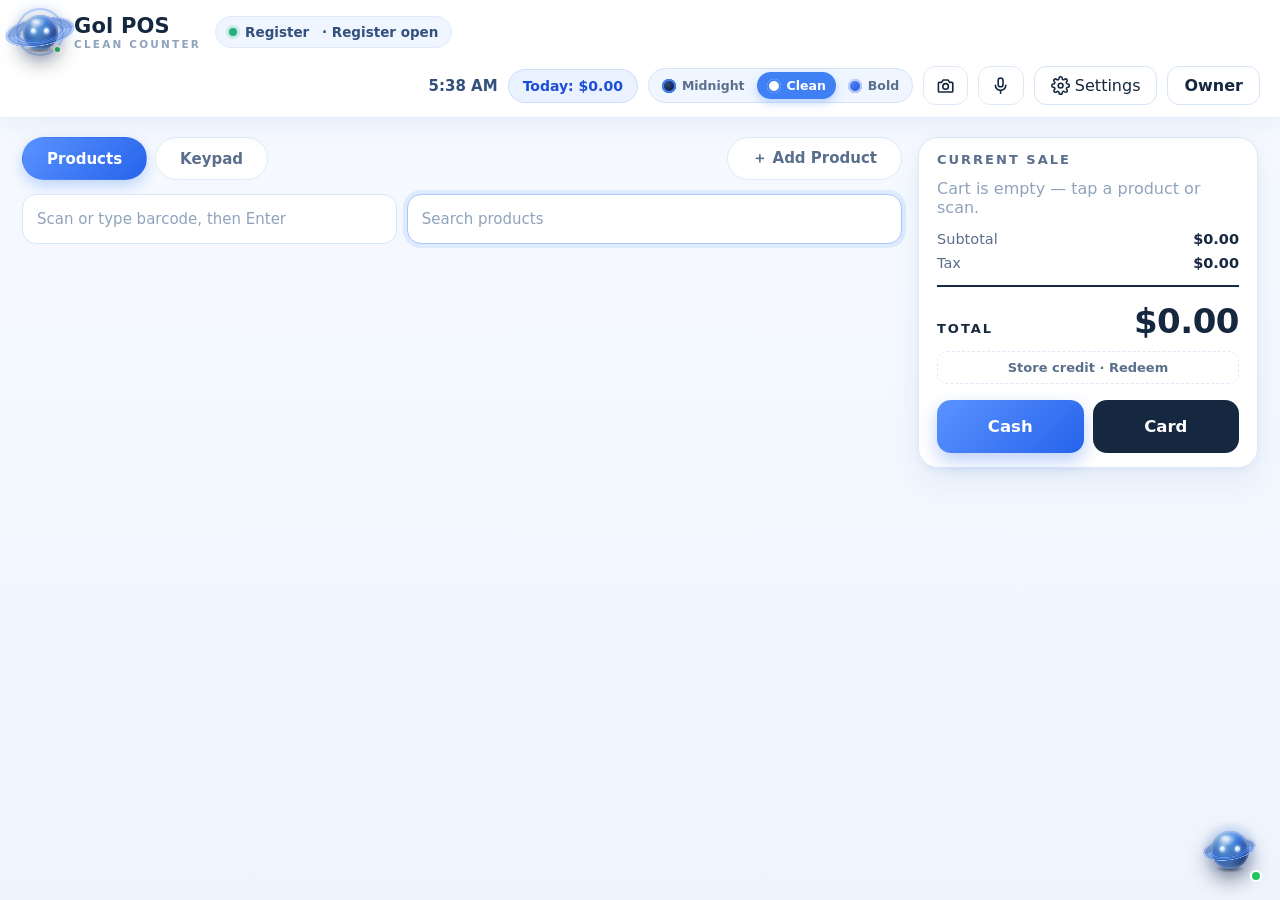
==== commit 164bebe7: "POS UI standard (Nov 3): PIN universal dust (no centred disc), register default theme Clean, chat pa" ====
--- a/web/index.html
+++ b/web/index.html
@@ -1,17 +1,17 @@
 <!DOCTYPE html>
-<html lang="en" data-theme="midnight">
+<html lang="en" data-theme="clean">
 <head>
 <meta charset="UTF-8">
 <meta name="viewport" content="width=device-width, initial-scale=1.0, viewport-fit=cover">
 <title>Gol POS — Register</title>
-<script>try{var t=localStorage.getItem('golpos_theme');if(['midnight','clean','bold'].indexOf(t)<0)t='midnight';document.documentElement.dataset.theme=t;}catch(e){document.documentElement.dataset.theme='midnight';}</script>
+<script>try{var t=localStorage.getItem('golpos_theme');if(['midnight','clean','bold'].indexOf(t)<0)t='clean';document.documentElement.dataset.theme=t;}catch(e){document.documentElement.dataset.theme='clean';}</script>
 <script>try{if(localStorage.getItem('golpos_lock_hint')==='1')document.documentElement.classList.add('boot-lock');}catch(e){}</script>
-<link rel="stylesheet" href="styles.css?v=57c760c">
+<link rel="stylesheet" href="styles.css?v=18c94d8">
 </head>
 <body>
 <header class="topbar">
-  <span class="gol-mark gol-mark-lg"><img class="gol-mark-img" src="assets/gol-ring-white.png" alt="Gol"><i class="gol-mark-dot"></i></span>
-  <div class="brand">Gol POS<small id="themeName">Midnight Register</small></div>
+  <span class="gol-mark gol-mark-lg"><span class="golbot golbot-mark" aria-hidden="true"><span class="gb-shadow"></span><span class="gb-rings gb-rings-back"><span class="gb-ringdisc"></span><span class="gb-orbit"><span class="gb-spin"><i class="gb-sat gb-sat-back"></i></span></span></span><span class="gb-head"><span class="gb-glass"><span class="gb-spec"></span></span><span class="gb-eyes"><i class="gb-eye"></i><i class="gb-eye"></i></span></span><span class="gb-rings gb-rings-front"><span class="gb-ringdisc"></span><span class="gb-orbit"><span class="gb-spin"><i class="gb-sat gb-sat-front"></i></span></span></span></span><i class="gol-mark-dot"></i></span>
+  <div class="brand">Gol POS<small id="themeName">Clean Counter</small></div>
   <div class="store-pill"><span class="status-dot"></span><span id="storeName">Register</span><span class="store-open">&nbsp;· Register open</span></div>
   <div class="top-right">
     <span class="clock" id="clock"></span>
@@ -22,7 +22,7 @@
       <button type="button" data-set-theme="bold"><span class="sw sw-bold"></span>Bold</button>
     </div>
     <span id="camPill" class="cam-pill hidden" role="status"><svg class="ic ic-dot" viewBox="0 0 24 24" aria-hidden="true"><circle cx="12" cy="12" r="7" fill="currentColor"/></svg> Camera on</span>
-    <button id="camBtn" type="button" aria-label="Scan bills" title="Scan bills — phone scanner, camera or upload"><svg class="ic" viewBox="0 0 24 24" fill="none" stroke="currentColor" stroke-width="2" stroke-linecap="round" stroke-linejoin="round" aria-hidden="true"><path d="M4 8h3l2-3h6l2 3h3a1 1 0 0 1 1 1v10a1 1 0 0 1-1 1H4a1 1 0 0 1-1-1V9a1 1 0 0 1 1-1z"/><circle cx="12" cy="13" r="3.5"/></svg></button>
+    <button id="camBtn" type="button" aria-label="Scan" title="Scan — bills, receipts and product barcodes"><svg class="ic" viewBox="0 0 24 24" fill="none" stroke="currentColor" stroke-width="2" stroke-linecap="round" stroke-linejoin="round" aria-hidden="true"><path d="M4 8h3l2-3h6l2 3h3a1 1 0 0 1 1 1v10a1 1 0 0 1-1 1H4a1 1 0 0 1-1-1V9a1 1 0 0 1 1-1z"/><circle cx="12" cy="13" r="3.5"/></svg></button>
     <button id="voiceBtn" type="button" aria-label="Voice — talk to Gol" title="Voice — talk to Gol"><svg class="ic" viewBox="0 0 24 24" fill="none" stroke="currentColor" stroke-width="2" stroke-linecap="round" stroke-linejoin="round" aria-hidden="true"><rect x="9" y="2.5" width="6" height="11" rx="3"/><path d="M5.5 11.5a6.5 6.5 0 0 0 13 0M12 18v3.5"/></svg></button>
     <div class="setmenu">
       <button id="settingsBtn" type="button" aria-haspopup="true" aria-expanded="false"><svg class="ic" viewBox="0 0 24 24" fill="none" stroke="currentColor" stroke-width="2" stroke-linecap="round" stroke-linejoin="round" aria-hidden="true"><circle cx="12" cy="12" r="3"/><path d="M19.4 15a1.65 1.65 0 0 0 .33 1.82l.06.06a2 2 0 1 1-2.83 2.83l-.06-.06a1.65 1.65 0 0 0-1.82-.33 1.65 1.65 0 0 0-1 1.51V21a2 2 0 1 1-4 0v-.09A1.65 1.65 0 0 0 9 19.4a1.65 1.65 0 0 0-1.82.33l-.06.06a2 2 0 1 1-2.83-2.83l.06-.06a1.65 1.65 0 0 0 .33-1.82 1.65 1.65 0 0 0-1.51-1H3a2 2 0 1 1 0-4h.09A1.65 1.65 0 0 0 4.6 9a1.65 1.65 0 0 0-.33-1.82l-.06-.06a2 2 0 1 1 2.83-2.83l.06.06a1.65 1.65 0 0 0 1.82.33H9a1.65 1.65 0 0 0 1-1.51V3a2 2 0 1 1 4 0v.09a1.65 1.65 0 0 0 1 1.51 1.65 1.65 0 0 0 1.82-.33l.06-.06a2 2 0 1 1 2.83 2.83l-.06.06a1.65 1.65 0 0 0-.33 1.82V9a1.65 1.65 0 0 0 1.51 1H21a2 2 0 1 1 0 4h-.09a1.65 1.65 0 0 0-1.51 1z"/></svg> Settings</button>
@@ -67,10 +67,6 @@
         <div class="sm-row hidden" id="smMrstoreRow">
           <div class="sm-main"><span class="sm-label">Login to MR.STORE</span><span class="sm-sub">This store in MR.STORE — books, bills, reports</span></div>
           <button type="button" class="sm-act" id="smMrstoreBtn">Open</button>
-        </div>
-        <div class="sm-row hidden" id="smTeamRow">
-          <div class="sm-main"><span class="sm-label">Team</span><span class="sm-sub">Owner, staff and PINs</span></div>
-          <button type="button" class="sm-act" id="smTeamBtn">Open</button>
         </div>
         <div class="sm-row sm-last">
           <div class="sm-main"><span class="sm-label">Store</span><span class="sm-sub">Closed pauses new sales</span></div>
@@ -166,12 +162,6 @@
     </div>
   </div>
   <div class="owner-card">
-    <div id="ownerVendors"></div>
-  </div>
-  <div class="owner-card">
-    <div id="ownerTeam"></div>
-  </div>
-  <div class="owner-card">
     <div id="ownerUnlocks"></div>
   </div>
   <div class="owner-card">
@@ -200,7 +190,7 @@
 <div id="golRing" class="gol-ring hidden" aria-hidden="true"></div>
 <div class="lock-overlay hidden" id="lockOverlay" role="dialog" aria-label="Register locked">
   <div class="lock-card">
-    <img class="lock-logo" src="assets/gol-ring-white.png" alt="Gol">
+    <span class="golbot golbot-lock" role="img" aria-label="Gol"><span class="gb-shadow"></span><span class="gb-rings gb-rings-back"><span class="gb-ringdisc"></span><span class="gb-orbit"><span class="gb-spin"><i class="gb-sat gb-sat-back"></i></span></span></span><span class="gb-head"><span class="gb-glass"><span class="gb-spec"></span></span><span class="gb-eyes"><i class="gb-eye"></i><i class="gb-eye"></i></span></span><span class="gb-rings gb-rings-front"><span class="gb-ringdisc"></span><span class="gb-orbit"><span class="gb-spin"><i class="gb-sat gb-sat-front"></i></span></span></span></span>
     <h2 class="lock-title">PIN please</h2>
     <p class="lock-sub">The register is locked. Enter your PIN —<br>it opens in your name, with your tasks ready.</p>
     <div id="lockPinPad" class="pin-pad lock-pin-pad" role="group" aria-label="PIN entry">
@@ -214,7 +204,7 @@
       <button id="lockPinGo" type="button" class="pin-pad-go">Unlock</button>
       <p class="lock-pin-msg" id="lockPinMsg" role="alert"></p>
     </div>
-    <button id="lockChatBtn" type="button" class="gol-btn"><svg class="gol-ring" viewBox="0 0 40 40" aria-hidden="true" focusable="false"><path d="M28.6 7.7 A15 15 0 1 0 34.8 22.6" fill="none" stroke="currentColor" stroke-width="5.5" stroke-linecap="round"/></svg>Talk to Gol</button>
+    <button id="lockChatBtn" type="button" class="gol-btn"><span class="golbot golbot-btn" aria-hidden="true"><span class="gb-shadow"></span><span class="gb-rings gb-rings-back"><span class="gb-ringdisc"></span><span class="gb-orbit"><span class="gb-spin"><i class="gb-sat gb-sat-back"></i></span></span></span><span class="gb-head"><span class="gb-glass"><span class="gb-spec"></span></span><span class="gb-eyes"><i class="gb-eye"></i><i class="gb-eye"></i></span></span><span class="gb-rings gb-rings-front"><span class="gb-ringdisc"></span><span class="gb-orbit"><span class="gb-spin"><i class="gb-sat gb-sat-front"></i></span></span></span></span>Talk to Gol</button>
   </div>
 </div>
 
@@ -426,7 +416,7 @@
 <div class="chat-drawer hidden" id="chatDrawer">
   <div class="chat-head">
     <span class="chat-grip" aria-hidden="true" title="Drag to move"></span>
-    <span class="gol-mark"><img class="gol-mark-img" src="assets/gol-ring-white.png" alt="Gol"><i class="gol-mark-dot"></i></span>
+    <span class="gol-mark"><span class="golbot golbot-mark" aria-hidden="true"><span class="gb-shadow"></span><span class="gb-rings gb-rings-back"><span class="gb-ringdisc"></span><span class="gb-orbit"><span class="gb-spin"><i class="gb-sat gb-sat-back"></i></span></span></span><span class="gb-head"><span class="gb-glass"><span class="gb-spec"></span></span><span class="gb-eyes"><i class="gb-eye"></i><i class="gb-eye"></i></span></span><span class="gb-rings gb-rings-front"><span class="gb-ringdisc"></span><span class="gb-orbit"><span class="gb-spin"><i class="gb-sat gb-sat-front"></i></span></span></span></span><i class="gol-mark-dot"></i></span>
     <span class="golbot golbot-head" aria-hidden="true"><span class="gb-shadow"></span><span class="gb-rings gb-rings-back"><span class="gb-ringdisc"></span><span class="gb-orbit"><span class="gb-spin"><i class="gb-sat gb-sat-back"></i></span></span></span><span class="gb-head"><span class="gb-glass"><span class="gb-spec"></span></span><span class="gb-eyes"><i class="gb-eye"></i><i class="gb-eye"></i></span></span><span class="gb-rings gb-rings-front"><span class="gb-ringdisc"></span><span class="gb-orbit"><span class="gb-spin"><i class="gb-sat gb-sat-front"></i></span></span></span></span>
     <div class="chat-title"><b>Gol</b><small id="chatStatus">Your store brain · online</small></div>
     <button id="chatFaceBtn" type="button" class="chat-face-btn" aria-label="Switch chat view" title="Circle view"></button>
@@ -442,14 +432,15 @@
     <button type="button" data-chip="What's out?"><svg class="ic" viewBox="0 0 24 24" fill="none" stroke="currentColor" stroke-width="2" stroke-linecap="round" stroke-linejoin="round" aria-hidden="true"><path d="M21 8l-9-5-9 5v8l9 5 9-5z"/><path d="M3 8l9 5 9-5M12 13v8"/></svg> What's out?</button>
     <button type="button" data-chip="This month's report"><svg class="ic" viewBox="0 0 24 24" fill="none" stroke="currentColor" stroke-width="2" stroke-linecap="round" stroke-linejoin="round" aria-hidden="true"><rect x="5" y="4" width="14" height="17" rx="2"/><path d="M9 4.5a3 3 0 0 1 6 0M9 11h6M9 15h4"/></svg> Monthly report</button>
     <button type="button" data-chip="What is the top seller?"><svg class="ic" viewBox="0 0 24 24" fill="none" stroke="currentColor" stroke-width="2" stroke-linecap="round" stroke-linejoin="round" aria-hidden="true"><path d="M8 4h8v4.5a4 4 0 0 1-8 0z"/><path d="M8 5.5H4.5a3.5 3.5 0 0 0 3.6 3.5M16 5.5h3.5a3.5 3.5 0 0 1-3.6 3.5M12 12.5V15M8.5 20h7M10 15h4l.6 5H9.4z"/></svg> Top seller?</button>
+    <button type="button" id="scanBillChip" aria-label="Scan a bill photo"><svg class="ic" viewBox="0 0 24 24" fill="none" stroke="currentColor" stroke-width="2" stroke-linecap="round" stroke-linejoin="round" aria-hidden="true"><path d="M3 8V5a2 2 0 0 1 2-2h3M16 3h3a2 2 0 0 1 2 2v3M21 16v3a2 2 0 0 1-2 2h-3M8 21H5a2 2 0 0 1-2-2v-3"/><path d="M3 12h18"/></svg> Scan bill</button>
     <button type="button" data-chip="What is the price of Coke?"><svg class="ic" viewBox="0 0 24 24" fill="none" stroke="currentColor" stroke-width="2" stroke-linecap="round" stroke-linejoin="round" aria-hidden="true"><path d="M20.6 13.4 13.4 20.6a2 2 0 0 1-2.8 0L3 13V3h10l7.6 7.6a2 2 0 0 1 0 2.8z"/><circle cx="7.5" cy="7.5" r="1.5"/></svg> Coke price?</button>
   </div>
   <div id="voicePill" class="voice-pill hidden" role="status"><svg class="ic" viewBox="0 0 24 24" fill="none" stroke="currentColor" stroke-width="2" stroke-linecap="round" stroke-linejoin="round" aria-hidden="true"><rect x="9" y="2.5" width="6" height="11" rx="3"/><path d="M5.5 11.5a6.5 6.5 0 0 0 13 0M12 18v3.5"/></svg><span class="vp-wave" aria-hidden="true"><i></i><i></i><i></i><i></i><i></i></span> Listening… speak now</div>
-    <div id="golCenterLogo" class="gol-center-logo hidden" aria-hidden="true"><img src="assets/gol-ring-blue.png" alt=""></div>
+    <div id="golCenterLogo" class="gol-center-logo hidden" aria-hidden="true"><span class="golbot golbot-center" aria-hidden="true"><span class="gb-shadow"></span><span class="gb-rings gb-rings-back"><span class="gb-ringdisc"></span><span class="gb-orbit"><span class="gb-spin"><i class="gb-sat gb-sat-back"></i></span></span></span><span class="gb-head"><span class="gb-glass"><span class="gb-spec"></span></span><span class="gb-eyes"><i class="gb-eye"></i><i class="gb-eye"></i></span></span><span class="gb-rings gb-rings-front"><span class="gb-ringdisc"></span><span class="gb-orbit"><span class="gb-spin"><i class="gb-sat gb-sat-front"></i></span></span></span></span></div>
   <button id="golMenuFab" type="button" class="gol-menu-fab" aria-label="Quick menu"><svg viewBox="0 0 24 24" width="20" height="20" fill="currentColor" aria-hidden="true"><circle cx="5" cy="5" r="2.1"/><circle cx="12" cy="5" r="2.1"/><circle cx="19" cy="5" r="2.1"/><circle cx="5" cy="12" r="2.1"/><circle cx="12" cy="12" r="2.1"/><circle cx="19" cy="12" r="2.1"/><circle cx="5" cy="19" r="2.1"/><circle cx="12" cy="19" r="2.1"/><circle cx="19" cy="19" r="2.1"/></svg></button>
   <div id="pinPad" class="pin-pad hidden" role="group" aria-label="PIN entry">
-    <div class="pin-pad-title">PIN halnus</div>
-    <p class="pin-pad-sub" id="pinPadSub">Register locked chha — PIN halnus, tapaai kai naam ma khulchha.</p>
+    <div class="pin-pad-title">Enter your PIN</div>
+    <p class="pin-pad-sub" id="pinPadSub">Register is locked — enter your PIN; it opens under your own name.</p>
     <div class="pin-pad-dots" id="pinPadDots" aria-hidden="true"></div>
     <div class="pin-pad-grid" id="pinPadGrid">
       <button type="button" data-pin="1">1</button><button type="button" data-pin="2">2</button><button type="button" data-pin="3">3</button>
@@ -511,13 +502,14 @@
 
 <div class="camview hidden" id="scanSheet"><div class="cam-card">
   <div class="cam-head">
-    <h3>Scan bills</h3>
+    <h3>Scan</h3>
     <button type="button" id="ssClose" class="ghost">Close</button>
   </div>
-  <p class="cam-note">Scan a bill or receipt — Gol reads it right here in this register's chat.</p>
+  <p class="cam-note">Scan a bill, a receipt or a product barcode — Gol reads it right here in this register.</p>
   <div class="ss-rows">
     <button type="button" id="ssPhone" class="ss-row ss-main"><span class="ss-t">Scan bills — with your phone</span><span class="ss-s">Show a QR code; your phone becomes this register's scanner</span></button>
     <button type="button" id="ssCamera" class="ss-row"><span class="ss-t">Use this register's camera</span><span class="ss-s">Take the photo on this screen</span></button>
+    <button type="button" id="ssBarcode" class="ss-row"><span class="ss-t">Scan a product barcode</span><span class="ss-s">Point this register's camera at the barcode — it rings into the sale</span></button>
     <button type="button" id="ssUpload" class="ss-row"><span class="ss-t">Upload a photo</span><span class="ss-s">Pick a photo file from this computer</span></button>
   </div>
 </div></div>
@@ -556,6 +548,6 @@
 <video id="watchVideo" muted playsinline class="watch-video" aria-hidden="true"></video>
 
 <script src="qrcode.min.js"></script>
-  <script src="app.js?v=2e573f7"></script>
+  <script src="app.js?v=b794aed"></script>
 </body>
 </html>
--- a/web/styles.css
+++ b/web/styles.css
@@ -414,7 +414,7 @@
 .chat-body { flex: 1; overflow-y: auto; padding: 15px 13px; display: flex; flex-direction: column; gap: 9px; background: var(--chat-body-bg); }
 .msg { max-width: 86%; padding: 10px 13px; border-radius: 15px; font-size: 13.8px; line-height: 1.45; }
 .msg.gol { background: var(--msg-gol-bg); border: 1px solid var(--msg-gol-line); color: var(--msg-gol-ink); align-self: flex-start; border-bottom-left-radius: 5px; }
-.msg.me { background: linear-gradient(135deg, #5b93ff, #2563eb); color: #fff; align-self: flex-end; border-bottom-right-radius: 5px; }
+.msg.me { background: linear-gradient(135deg, #2f6fe4, #2563eb); color: #fff; align-self: flex-end; border-bottom-right-radius: 5px; box-shadow: 0 4px 14px rgba(37, 99, 235, .35); }
 .msg.card { max-width: 100%; align-self: stretch; border-radius: 16px; padding: 14px; background: var(--staged-bg); border: 1.5px solid var(--staged-line); box-shadow: var(--staged-shadow); color: var(--staged-ink); }
 .msg.card .sc-badge { display: inline-block; font-size: 10.5px; font-weight: 800; letter-spacing: 1.6px; color: var(--badge-ink); background: var(--badge-bg); padding: 4px 9px; border-radius: 999px; margin-bottom: 8px; }
 .msg.card .sc-btns { display: flex; gap: 8px; margin-top: 10px; flex-wrap: wrap; }
@@ -441,6 +441,11 @@
 .cash-row { display: flex; flex-wrap: wrap; gap: 6px 18px; margin-top: 8px; padding: 8px 10px; border-radius: 10px; background: #eff6ff; font-size: 13.5px; color: #334155; font-variant-numeric: tabular-nums; }
 .cash-row b { color: #1e3a8a; }
 .cash-note { margin-top: 8px; font-size: 12.5px; color: #92400e; background: #fffbeb; border: 1px solid #fde68a; border-radius: 10px; padding: 7px 10px; }
+/* Designed-card group heads + scope line (Nov 3: what's-out card) and
+   the staged order card's per-vendor group header. */
+.dcard-group { margin-top: 10px; font-size: 12.5px; font-weight: 800; letter-spacing: .04em; text-transform: uppercase; color: #1e3a8a; opacity: .85; }
+.dcard-scope { margin-top: 2px; font-size: 12.5px; color: #64748b; }
+.msg.card .sc-vgroup { margin-top: 10px; font-weight: 800; color: #1e3a8a; }
 .cal-card { margin-top: 10px; border-top: 1px solid #e2e8f0; padding-top: 8px; }
 .cal-head { font-size: 12.5px; font-weight: 800; letter-spacing: .6px; color: #1e3a8a; text-transform: uppercase; margin-bottom: 5px; }
 .cal-grid { display: grid; grid-template-columns: repeat(7, 1fr); gap: 3px; }
@@ -488,7 +493,7 @@
   --grand-line: rgba(147,197,253,.4); --grand-label: #a9c6ff; --grand-ink: #fff; --grand-size: 36px;
   --switch-bg: rgba(11,23,48,.85); --switch-line: #21355f; --switch-ink: #93a7cc;
   --switch-on-bg: linear-gradient(135deg, #5b93ff, #2563eb); --switch-on-ink: #fff; --switch-on-shadow: 0 4px 12px rgba(37,99,235,.45);
-  --chat-bg: linear-gradient(180deg, #0c1834, #081226); --chat-line: #26406f; --chat-body-bg: transparent;
+  --chat-bg: linear-gradient(180deg, #0c1834, #081226); --chat-line: #26406f; --chat-body-bg: url("assets/gol-network-dark-v1.svg") 0 0 / 440px 440px repeat;
   --msg-gol-bg: #152647; --msg-gol-line: #22386b; --msg-gol-ink: #dce8ff;
   --staged-bg: linear-gradient(170deg, #12234a, #0d1b38); --staged-line: #3f80f5;
   --staged-shadow: 0 0 0 3px rgba(63,128,245,.15), 0 12px 26px rgba(2,6,18,.5), 0 0 26px rgba(63,128,245,.18);
@@ -548,7 +553,7 @@
   --grand-line: #16283f; --grand-label: #16283f; --grand-ink: #16283f; --grand-size: 34px;
   --switch-bg: #f0f6ff; --switch-line: #d5e4f8; --switch-ink: #5a6f8c;
   --switch-on-bg: #3f80f5; --switch-on-ink: #fff; --switch-on-shadow: 0 4px 10px rgba(63,128,245,.3);
-  --chat-bg: #ffffff; --chat-line: #dfeaf9; --chat-body-bg: linear-gradient(180deg, #fbfdff, #f4f9ff);
+  --chat-bg: #ffffff; --chat-line: #dfeaf9; --chat-body-bg: url("assets/gol-network-v1.svg") 0 0 / 440px 440px repeat, linear-gradient(180deg, #fbfdff, #f4f9ff);
   --msg-gol-bg: #eaf2ff; --msg-gol-line: transparent; --msg-gol-ink: #22385a;
   --staged-bg: #f5f9ff; --staged-line: #3f80f5;
   --staged-shadow: 0 8px 20px rgba(63,128,245,.12);
@@ -602,7 +607,7 @@
   --grand-line: rgba(255,255,255,.85); --grand-label: #fff; --grand-ink: #fff; --grand-size: 38px;
   --switch-bg: rgba(255,255,255,.14); --switch-line: rgba(255,255,255,.35); --switch-ink: #dceaff;
   --switch-on-bg: #ffffff; --switch-on-ink: #1d4ed8; --switch-on-shadow: 0 6px 14px rgba(11,42,107,.25);
-  --chat-bg: #ffffff; --chat-line: transparent; --chat-body-bg: #f6faff;
+  --chat-bg: #ffffff; --chat-line: transparent; --chat-body-bg: url("assets/gol-network-v1.svg") 0 0 / 440px 440px repeat, linear-gradient(180deg, #f6faff, #f6faff);
   --msg-gol-bg: #e3eeff; --msg-gol-line: transparent; --msg-gol-ink: #1c3560;
   --staged-bg: #ffffff; --staged-line: #3f80f5;
   --staged-shadow: 0 12px 24px rgba(63,128,245,.18);
@@ -1322,7 +1327,7 @@
 .chat-drawer.chat-circle .chat-body { padding-bottom: 30px; scroll-padding-bottom: 30px; }
 .chat-drawer.chat-circle .chat-body > * { flex-shrink: 0; }
 .chat-drawer.chat-circle .msg.gol { background: transparent; border: none; box-shadow: none; border-radius: 0; padding: 3px 2px; max-width: 100%; color: #eaf1ff; }
-.chat-drawer.chat-circle .msg.me { background: transparent; border: none; box-shadow: none; border-radius: 0; padding: 3px 2px; color: #9cc4ff; font-weight: 600; text-align: right; }
+.chat-drawer.chat-circle .msg.me { background: linear-gradient(135deg, #2f6fe4, #2563eb); border: none; box-shadow: 0 4px 14px rgba(37, 99, 235, .35); border-radius: 15px; border-bottom-right-radius: 5px; padding: 10px 13px; color: #fff; font-weight: 500; text-align: left; }
 .chat-drawer.chat-circle .msg.gol.graph-card, .chat-drawer.chat-circle .msg.gol.day-card, .chat-drawer.chat-circle .msg.gol.who-card { background: transparent; border: none; box-shadow: none; border-radius: 0; color: #eaf1ff; max-width: 100%; padding: 6px 2px 4px; }
 .chat-drawer.chat-circle .graph-title { color: #cfe2ff; }
 .chat-drawer.chat-circle .graph-total { color: #ffffff; }
@@ -2088,20 +2093,34 @@
 .golbot-fab { --gbs: 47px; }
 .chat-drawer.chat-bot .chat-head .golbot { display: inline-block; }
 .gol-fab .golbot { display: inline-block; }
+/* ================================================================
+   SATURN SHINE PASS (owner live catch, Nov 3 02:16 ET: "alik
+   dhamilo jasto bhayo ni matt color ma shine le" — on the new
+   WHITE theme the bot read hazy/matte: its paint was tuned for
+   dark panels). Value-only repaint of the bot, in place below and
+   in the v3 layer: halo alpha .5 -> .16 with a tighter falloff
+   (the bot is lifted by its contact shadow now, not a glow),
+   sphere ramp saturated (pale cap 0-30% shrinks to a tight
+   hotspot), speculars raised (.5 -> .68 cap, .6 -> .78 spec),
+   ring-disc bands deepened to a real blue body with two glints
+   plus a drop-shadow edge, contact shadow .42 -> .52, bead given
+   a dark contact edge. Geometry, sizes, states and the PIN globe
+   are untouched.
+   ================================================================ */
 .golbot::before { content: ''; position: absolute; inset: -10%; border-radius: 50%; pointer-events: none;
-  background: radial-gradient(circle, rgba(59,130,246,.5) 0%, rgba(59,130,246,0) 68%);
+  background: radial-gradient(circle, rgba(37,99,235,.16) 0%, rgba(37,99,235,0) 58%);
   animation: gbBreathe 4.8s ease-in-out infinite; }
 .golbot .gb-head { position: absolute; inset: 0; border-radius: 50%;
-  background: radial-gradient(circle at 32% 26%, #9cc8ff 0%, #4d8dff 30%, #2563eb 58%, #132c66 88%, #0d2050 100%);
+  background: radial-gradient(circle at 32% 26%, #b9dcff 0%, #6db1ff 16%, #3d8bff 34%, #2563eb 58%, #1e40af 82%, #0d2050 100%);
   box-shadow: inset 0 2px 7px rgba(255,255,255,.5), inset 0 -12px 22px rgba(3,10,30,.5),
-    inset 0 0 0 1.5px rgba(147,197,253,.55), 0 12px 26px rgba(2,8,30,.45), 0 0 24px rgba(37,99,235,.35); }
+    inset 0 0 0 1.5px rgba(147,197,253,.55), 0 10px 22px rgba(2,8,30,.5), 0 0 14px rgba(37,99,235,.16); }
 .golbot .gb-head::before { content: ''; position: absolute; left: 15%; top: 7%; width: 54%; height: 34%;
   border-radius: 50%; pointer-events: none; transform: rotate(-18deg);
-  background: radial-gradient(ellipse at center, rgba(255,255,255,.5), rgba(255,255,255,0) 70%); }
+  background: radial-gradient(ellipse at center, rgba(255,255,255,.68), rgba(255,255,255,0) 62%); }
 .golbot .gb-eyes { position: absolute; left: 0; right: 0; top: 39%; display: flex; justify-content: center;
   gap: 25%; animation: gbDrift 11s ease-in-out infinite; }
 .golbot .gb-eye { width: 13%; aspect-ratio: .74; border-radius: 999px;
-  background: radial-gradient(circle at 42% 36%, #ffffff 0%, #cfe6ff 45%, #8fc1ff 100%);
+  background: radial-gradient(circle at 42% 36%, #ffffff 0%, #cfe6ff 45%, #5ea2ff 100%);
   box-shadow: 0 0 9px rgba(165,210,255,.95), 0 0 3px rgba(255,255,255,.9);
   animation: gbBlink 5.6s ease-in-out infinite; }
 @keyframes gbBreathe { 0%, 100% { opacity: .5; transform: scale(1); } 50% { opacity: .85; transform: scale(1.07); } }
@@ -2111,7 +2130,7 @@
 /* states (classes set by botSync in app.js) */
 .golbot.bot-listening .gb-eye { filter: brightness(1.32); box-shadow: 0 0 15px rgba(165,215,255,1), 0 0 5px #ffffff; }
 .golbot.bot-listening::after { content: ''; position: absolute; inset: -4%; border-radius: 50%; pointer-events: none;
-  border: 2px solid rgba(125,180,255,.6); animation: gbRing 1.9s ease-out infinite; }
+  border: 2px solid rgba(59,130,246,.75); animation: gbRing 1.9s ease-out infinite; }
 @keyframes gbRing { 0% { transform: scale(.96); opacity: .8; } 100% { transform: scale(1.3); opacity: 0; } }
 .golbot.bot-thinking .gb-eyes { animation: gbThink 1.5s ease-in-out infinite; }
 @keyframes gbThink { 0%, 100% { opacity: .62; transform: translateY(0); } 50% { opacity: 1; transform: translateY(-1.5px); } }
@@ -2134,90 +2153,94 @@
 .chat-head .chat-face-btn:hover { background: rgba(255,255,255,.24); }
 
 /* -- the bot-mode panel: clean dark messenger ----------------------- */
-.chat-drawer.chat-bot { background: linear-gradient(180deg, #0e1f47 0%, #0a1730 55%, #071222 100%);
-  border-left-color: #26406f; color: #eaf1ff; }
-.chat-drawer.chat-bot .chat-head { background: linear-gradient(180deg, rgba(46,107,230,.30), rgba(29,78,216,.10));
-  box-shadow: none; border-bottom: 1px solid rgba(120,170,255,.18); padding: 14px 16px 12px; }
+.chat-drawer.chat-bot { background: linear-gradient(180deg, #ffffff 0%, #f7faff 60%, #eef4ff 100%);
+  border-left-color: #d7e3f8; color: #14213d; }
+.chat-drawer.chat-bot .chat-head { background: linear-gradient(180deg, rgba(47,111,228,.12), rgba(37,99,235,.05));
+  box-shadow: none; border-bottom: 1px solid #d7e3f8; padding: 14px 16px 12px; }
+.chat-drawer.chat-bot .chat-head .chat-face-btn { background: rgba(37,99,235,.10); color: #2563eb; }
+.chat-drawer.chat-bot .chat-head .chat-face-btn:hover { background: rgba(37,99,235,.20); }
+/* The lock is the globe, not the chat theme: while the drawer is
+   PIN-locked it keeps the dark globe surface (and its head strip)
+   exactly as before the white flip. */
+.chat-drawer.chat-bot.chat-locked { background: linear-gradient(180deg, #0e1f47 0%, #0a1730 55%, #071222 100%); color: #eaf1ff; }
+.chat-drawer.chat-bot.chat-locked .chat-head { background: linear-gradient(180deg, rgba(46,107,230,.30), rgba(29,78,216,.10)); border-bottom-color: rgba(120,170,255,.18); }
+.chat-drawer.chat-bot.chat-locked .chat-head .chat-face-btn { background: rgba(255,255,255,.14); color: #ffffff; }
+.chat-drawer.chat-bot.chat-locked .chat-title small { color: rgba(205,224,255,.78); }
+.chat-drawer.chat-bot.chat-locked .chat-head .call-state { color: #fff; }
 .chat-drawer.chat-bot .chat-grip { display: none; }
 .chat-drawer.chat-bot .chat-head .gol-mark { display: none; }
 .chat-drawer.chat-bot .chat-title b { font-size: 19px; }
-.chat-drawer.chat-bot .chat-title small { color: rgba(205,224,255,.78); }
+.chat-drawer.chat-bot .chat-title small { color: #5b6b84; }
 .chat-drawer.chat-bot .chat-body { background: transparent; padding-bottom: 30px; scroll-padding-bottom: 30px; }
 .chat-drawer.chat-bot .chat-body > * { flex-shrink: 0; }
 /* v32 borderless answers, twinned for the bot surface */
-.chat-drawer.chat-bot .msg.gol { background: transparent; border: none; box-shadow: none; border-radius: 0; padding: 3px 2px; max-width: 100%; color: #eaf1ff; }
-.chat-drawer.chat-bot .msg.me { background: transparent; border: none; box-shadow: none; border-radius: 0; padding: 3px 2px; color: #9cc4ff; font-weight: 600; text-align: right; }
-.chat-drawer.chat-bot .msg.gol.graph-card, .chat-drawer.chat-bot .msg.gol.day-card, .chat-drawer.chat-bot .msg.gol.who-card { background: transparent; border: none; box-shadow: none; border-radius: 0; color: #eaf1ff; max-width: 100%; padding: 6px 2px 4px; }
-.chat-drawer.chat-bot .graph-title { color: #cfe2ff; }
-.chat-drawer.chat-bot .graph-total { color: #ffffff; }
-.chat-drawer.chat-bot .graph-foot { color: rgba(205,224,255,.78); }
-.chat-drawer.chat-bot .graph-foot b { color: #ffffff; }
-.chat-drawer.chat-bot .graph-empty { color: rgba(205,224,255,.72); }
-.chat-drawer.chat-bot .who-since { color: rgba(205,224,255,.6); }
-.chat-drawer.chat-bot .day-meta { color: rgba(205,224,255,.82); }
-.chat-drawer.chat-bot .day-meta b { color: #ffffff; }
-.chat-drawer.chat-bot .cal-hint { color: rgba(205,224,255,.55); }
-.chat-drawer.chat-bot .cash-row { background: transparent; color: #dbeafe; padding: 9px 0 2px; margin-top: 10px; border-top: 1px solid rgba(147,197,253,.18); }
-.chat-drawer.chat-bot .cash-row b { color: #ffffff; }
-.chat-drawer.chat-bot .cash-note { background: transparent; border: none; color: #fcd34d; padding: 6px 0 0; }
-.chat-drawer.chat-bot .cal-card { border-top: 1px solid rgba(147,197,253,.22); }
-.chat-drawer.chat-bot .cal-head { color: #cfe2ff; }
-.chat-drawer.chat-bot .cal-dow { color: rgba(205,224,255,.5); }
-.chat-drawer.chat-bot .cal-day { color: rgba(205,224,255,.5); }
-.chat-drawer.chat-bot .cal-day.has { background: rgba(96,165,250,.22); color: #dbeafe; }
-.chat-drawer.chat-bot .cal-day.has:hover { background: rgba(96,165,250,.38); }
-.chat-drawer.chat-bot .cal-day.today { outline-color: #7db4ff; }
+.chat-drawer.chat-bot .msg.gol { background: transparent; border: none; box-shadow: none; border-radius: 0; padding: 3px 2px; max-width: 100%; color: #1f2c46; }
+.chat-drawer.chat-bot .msg.me { background: linear-gradient(135deg, #2f6fe4, #2563eb); border: none; box-shadow: 0 4px 14px rgba(37, 99, 235, .35); border-radius: 15px; border-bottom-right-radius: 5px; padding: 10px 13px; color: #fff; font-weight: 500; text-align: left; }
+.chat-drawer.chat-bot .msg.gol.graph-card, .chat-drawer.chat-bot .msg.gol.day-card, .chat-drawer.chat-bot .msg.gol.who-card { background: transparent; border: none; box-shadow: none; border-radius: 0; color: #1f2c46; max-width: 100%; padding: 6px 2px 4px; }
+.chat-drawer.chat-bot .graph-title { color: #1e40af; }
+.chat-drawer.chat-bot .graph-total { color: #0f172a; }
+.chat-drawer.chat-bot .graph-foot { color: #5b6b84; }
+.chat-drawer.chat-bot .graph-foot b { color: #0f172a; }
+.chat-drawer.chat-bot .graph-empty { color: #64748b; }
+.chat-drawer.chat-bot .who-since { color: #94a3b8; }
+.chat-drawer.chat-bot .day-meta { color: #475569; }
+.chat-drawer.chat-bot .day-meta b { color: #0f172a; }
+.chat-drawer.chat-bot .cal-hint { color: #94a3b8; }
+.chat-drawer.chat-bot .cash-row { background: transparent; color: #334155; padding: 9px 0 2px; margin-top: 10px; border-top: 1px solid #dbe4f5; }
+.chat-drawer.chat-bot .cash-row b { color: #0f172a; }
+.chat-drawer.chat-bot .cash-note { background: transparent; border: none; color: #b45309; padding: 6px 0 0; }
+.chat-drawer.chat-bot .cal-card { border-top: 1px solid #dbe4f5; }
+.chat-drawer.chat-bot .cal-head { color: #1e40af; }
+.chat-drawer.chat-bot .cal-dow { color: #94a3b8; }
+.chat-drawer.chat-bot .cal-day { color: #94a3b8; }
+.chat-drawer.chat-bot .cal-day.has { background: rgba(37,99,235,.12); color: #1d4ed8; }
+.chat-drawer.chat-bot .cal-day.has:hover { background: rgba(37,99,235,.22); }
+.chat-drawer.chat-bot .cal-day.today { outline-color: #2563eb; }
 .chat-drawer.chat-bot .cal-day.has.sel { background: #2563eb; color: #fff; }
-.chat-drawer.chat-bot .msg.graph-card svg text[fill="#0f172a"] { fill: #ffffff; }
-.chat-drawer.chat-bot .msg.graph-card svg text[fill="#334155"] { fill: #cfe2ff; }
-.chat-drawer.chat-bot .msg.graph-card svg text[fill="#64748b"] { fill: #8fb0dd; }
-.chat-drawer.chat-bot .msg.graph-card svg text[fill="#2563eb"] { fill: #7db4ff; }
-.chat-drawer.chat-bot .msg.graph-card svg tspan[fill="#64748b"] { fill: #8fb0dd; }
-.chat-drawer.chat-bot .msg.graph-card svg rect[fill="#2563eb"] { fill: #5b93ff; }
-.chat-drawer.chat-bot .msg.graph-card svg circle[fill="#2563eb"] { fill: #7db4ff; }
-.chat-drawer.chat-bot .msg.graph-card svg polyline[stroke="#2563eb"] { stroke: #7db4ff; }
-.chat-drawer.chat-bot .msg.graph-card svg line[stroke="#cbd5e1"] { stroke: rgba(147,197,253,.35); }
+/* On the white surface the graph SVG keeps its own baked palette —
+   it was drawn dark-on-light; the dark-theme remaps are gone. */
+.chat-drawer.chat-bot .msg.graph-card svg line[stroke="#cbd5e1"] { stroke: #dbe4f5; }
 /* v43 glass staged card, twinned for the bot surface */
 .chat-drawer.chat-bot .msg.card {
-  background: linear-gradient(165deg, rgba(38,84,180,.16), rgba(10,22,48,.32));
+  background: linear-gradient(165deg, #ffffff, #edf3ff);
   -webkit-backdrop-filter: blur(7px); backdrop-filter: blur(7px);
-  border: 1px solid rgba(147,197,253,.42);
-  box-shadow: 0 14px 30px rgba(2,6,18,.38), inset 0 1px 0 rgba(219,234,255,.14);
-  color: #eaf1ff;
+  border: 1px solid #b9d2fb;
+  box-shadow: 0 10px 24px rgba(30,64,175,.13), inset 0 1px 0 #ffffff;
+  color: #14213d;
 }
 .chat-drawer.chat-bot .msg.card .sc-badge { background: linear-gradient(135deg, #93c5fd, #60a5fa); color: #0a1428; }
-.chat-drawer.chat-bot .msg.card .sc-old { color: #8fb0dd; }
-.chat-drawer.chat-bot .msg.card .sc-arrow { color: #7fb0ff; }
-.chat-drawer.chat-bot .msg.card .sc-new { color: #ffffff; }
-.chat-drawer.chat-bot .msg.card .sc-line { color: #dbeafe; }
-.chat-drawer.chat-bot .msg.card .sc-cancel { background: rgba(244,63,94,.10); color: #fda4af; border: 1.5px solid rgba(253,164,175,.5); }
+.chat-drawer.chat-bot .msg.card .sc-old { color: #64748b; }
+.chat-drawer.chat-bot .msg.card .sc-arrow { color: #2563eb; }
+.chat-drawer.chat-bot .msg.card .sc-new { color: #0f172a; }
+.chat-drawer.chat-bot .msg.card .sc-line { color: #334155; }
+.chat-drawer.chat-bot .msg.card .sc-cancel { background: rgba(244,63,94,.06); color: #be123c; border: 1.5px solid rgba(244,63,94,.45); }
 .chat-drawer.chat-bot .msg.card.sc-cancelled .sc-badge { background: #b42318; color: #fff; }
 /* chips + composer: dark glass, the pill form from the circle */
-.chat-drawer.chat-bot .chat-chips { background: transparent; border-top: 1px solid rgba(120,170,255,.16); }
-.chat-drawer.chat-bot .chat-chips button { background: rgba(255,255,255,.08); border-color: rgba(140,180,255,.35); color: #dbeafe; }
-.chat-drawer.chat-bot .chat-form { background: rgba(255,255,255,.07); border: 1.5px solid rgba(140,180,255,.5);
+.chat-drawer.chat-bot .chat-chips { background: transparent; border-top: 1px solid #e2e8f0; }
+.chat-drawer.chat-bot .chat-chips button { background: #eef4ff; border-color: #c7dbfc; color: #1d4ed8; }
+.chat-drawer.chat-bot .chat-form { background: #ffffff; border: 1.5px solid #c7dbfc;
   border-radius: 999px; margin: 10px 12px 12px; padding: 6px; }
-.chat-drawer.chat-bot .chat-form input { background: rgba(255,255,255,.08); border-color: transparent; color: #fff; border-radius: 999px; }
-.chat-drawer.chat-bot .chat-form input::placeholder { color: rgba(205,224,255,.55); }
-.chat-drawer.chat-bot .chat-form .photo-btn, .chat-drawer.chat-bot .chat-form #chatVoiceBtn { background: transparent; border-color: transparent; color: #cfe2ff; box-shadow: none; border-radius: 999px; }
+.chat-drawer.chat-bot .chat-form input { background: #f4f7ff; border-color: transparent; color: #14213d; border-radius: 999px; }
+.chat-drawer.chat-bot .chat-form input::placeholder { color: #94a3b8; }
+.chat-drawer.chat-bot .chat-form .photo-btn, .chat-drawer.chat-bot .chat-form #chatVoiceBtn { background: transparent; border-color: transparent; color: #2563eb; box-shadow: none; border-radius: 999px; }
 .chat-drawer.chat-bot .chat-form .photo-btn .ic, .chat-drawer.chat-bot .chat-form #chatVoiceBtn .ic { width: 21px; height: 21px; }
 .chat-drawer.chat-bot .chat-form #chatMicBtn { background: #2563eb; border-color: transparent; color: #fff; box-shadow: 0 6px 16px rgba(37,99,235,.45); border-radius: 999px; }
 .chat-drawer.chat-bot .chat-form button[type="submit"] { background: #2563eb; border-radius: 50%; width: 44px; height: 44px;
   min-width: 44px; padding: 0; font-size: 0; display: inline-flex; align-items: center; justify-content: center; flex: none; }
 .chat-drawer.chat-bot .chat-form button[type="submit"] .ic { width: 19px; height: 19px; vertical-align: 0; }
 /* voice pill + call state on the dark surface */
-.chat-drawer.chat-bot .voice-pill { background: linear-gradient(135deg, rgba(59,130,246,.30), rgba(37,99,235,.16));
-  border-color: rgba(147,197,253,.65); color: #eaf3ff;
+.chat-drawer.chat-bot .voice-pill { background: linear-gradient(135deg, rgba(59,130,246,.16), rgba(37,99,235,.08));
+  border-color: #93c5fd; color: #1e3a8a;
   -webkit-backdrop-filter: blur(8px); backdrop-filter: blur(8px); }
 body .chat-drawer.chat-bot .chat-head .call-state { background: transparent; border-color: transparent;
-  box-shadow: none; color: #fff; font-size: 13.5px; letter-spacing: .01em; }
-body .chat-drawer.chat-bot .chat-head .call-state::before { background: #7db4ff; }
+  box-shadow: none; color: #334155; font-size: 13.5px; letter-spacing: .01em; }
+body .chat-drawer.chat-bot .chat-head .call-state::before { background: #2563eb; }
 body .chat-drawer.chat-bot .chat-head .call-state.tap { background: rgba(37,99,235,.85);
   border-color: rgba(147,197,253,.6); color: #fff; }
 .chat-drawer.chat-bot.gol-listening:not(.chat-vanish) { animation: golListenDisc 2.8s ease-in-out infinite; }
 /* the in-chat PIN pad stays readable on the dark surface (glass keys,
    the same family as the circle lock; PIN logic untouched) */
-.chat-drawer.chat-bot .pin-pad { background: transparent; border-top-color: rgba(120,170,255,.25); }
+.chat-drawer.chat-bot .pin-pad { background: radial-gradient(120% 100% at 50% 0%, #16336e 0%, #0a1730 58%, #071222 100%); border-top-color: rgba(120,170,255,.25); border-radius: 18px; margin: 8px 10px 12px; }
 .chat-drawer.chat-bot .pin-pad-title { color: #fff; }
 .chat-drawer.chat-bot .pin-pad-sub { color: rgba(205,224,255,.78); }
 .chat-drawer.chat-bot .pin-pad-dots { color: #8fbcff; }
@@ -2361,7 +2384,7 @@
 /* -- contact shadow: the head sits IN the world ------------------- */
 .golbot .gb-shadow { position: absolute; left: 4%; right: 4%; bottom: -10%; height: 20%;
   z-index: 0; border-radius: 50%; pointer-events: none;
-  background: radial-gradient(ellipse at center, rgba(2,8,30,.42) 0%, rgba(2,8,30,0) 68%); }
+  background: radial-gradient(ellipse at center, rgba(2,8,30,.52) 0%, rgba(2,8,30,0) 62%); }
 
 /* -- the Saturn ring: two clipped copies of one disc -------------- */
 .golbot .gb-rings { position: absolute; inset: var(--grin); z-index: 1; pointer-events: none;
@@ -2370,17 +2393,17 @@
 .golbot .gb-ringdisc { position: absolute; inset: 0; border-radius: 50%;
   background: radial-gradient(ellipse 50% 20.5% at 50% 50%,
     rgba(147,197,253,0) 0%, rgba(147,197,253,0) 52%,
-    rgba(147,197,253,.12) 56%, rgba(191,219,254,.34) 61%,
-    rgba(59,110,246,.30) 65.5%, rgba(219,234,254,.55) 70%,
-    rgba(96,165,250,.30) 75%, rgba(165,215,255,.48) 81%,
-    rgba(37,99,235,.22) 86%, rgba(191,219,254,.62) 91%,
-    rgba(224,242,254,.85) 95.5%, rgba(125,211,252,.25) 98.5%,
+    rgba(96,165,250,.22) 56%, rgba(59,130,246,.48) 61%,
+    rgba(37,99,235,.52) 65.5%, rgba(147,197,253,.55) 70%,
+    rgba(37,99,235,.48) 75%, rgba(96,165,250,.58) 81%,
+    rgba(30,64,175,.38) 86%, rgba(59,130,246,.62) 91%,
+    rgba(191,219,254,.85) 95.5%, rgba(37,99,235,.4) 98.5%,
     rgba(125,211,252,0) 100%); }
-.golbot .gb-rings-back .gb-ringdisc { clip-path: inset(0 0 49.5% 0); }
+.golbot .gb-rings-back .gb-ringdisc { clip-path: inset(0 0 49.5% 0); filter: drop-shadow(0 1px 2px rgba(13,32,80,.28)); }
 .golbot .gb-rings-front .gb-ringdisc { clip-path: inset(49.5% 0 0 0);
   animation: gbShimmer 7s ease-in-out infinite alternate; }
 @keyframes gbPrecess { from { transform: rotate(-10.1deg); } to { transform: rotate(-7.9deg); } }
-@keyframes gbShimmer { from { filter: brightness(1.02); } to { filter: brightness(1.15); } }
+@keyframes gbShimmer { from { filter: brightness(1.02) drop-shadow(0 2px 2px rgba(13,32,80,.32)); } to { filter: brightness(1.15) drop-shadow(0 2px 2px rgba(13,32,80,.32)); } }
 
 /* -- the satellite: one bead, two halves of one orbit ------------- */
 .golbot .gb-orbit { position: absolute; inset: 0; transform: scaleY(.41); }
@@ -2390,8 +2413,8 @@
 .golbot .gb-sat { position: absolute; left: 50%; top: 11%; border-radius: 50%; pointer-events: none;
   width: calc(var(--gbs) * .15); height: calc(var(--gbs) * .15);
   margin-left: calc(var(--gbs) * -.075); margin-top: calc(var(--gbs) * -.075);
-  background: radial-gradient(circle at 38% 34%, #ffffff 0%, #bfe3ff 42%, #60a5fa 100%);
-  box-shadow: 0 0 7px rgba(165,215,255,.95), 0 0 2px rgba(255,255,255,.9); }
+  background: radial-gradient(circle at 38% 34%, #ffffff 0%, #d9ecff 38%, #3b82f6 100%);
+  box-shadow: 0 1px 4px rgba(13,32,80,.5), 0 0 6px rgba(96,165,250,.75); }
 .golbot .gb-sat-back { opacity: 1; transform: scale(.78); animation: gbSatBack 18s linear infinite; }
 .golbot .gb-sat-front { opacity: 0; transform: scale(1.12); animation: gbSatFront 18s linear infinite; }
 @keyframes gbSatBack { 0% { opacity: 1; } 20% { opacity: 1; } 27% { opacity: 0; }
@@ -2413,7 +2436,7 @@
     radial-gradient(circle at 50% 64%, rgba(125,200,255,.34) 0%, rgba(125,200,255,0) 58%); }
 .golbot .gb-spec { position: absolute; left: 21%; top: 9%; width: 33%; height: 21%;
   border-radius: 50%; pointer-events: none;
-  background: radial-gradient(ellipse at center, rgba(255,255,255,.6), rgba(255,255,255,0) 68%);
+  background: radial-gradient(ellipse at center, rgba(255,255,255,.78), rgba(255,255,255,0) 68%);
   animation: gbSpecDrift 26s ease-in-out infinite alternate; }
 @keyframes gbSpecDrift { from { transform: rotate(-16deg) translate(0, 0); }
   50% { transform: rotate(-10deg) translate(calc(var(--gbs) * .07), calc(var(--gbs) * .05)); }
@@ -2587,10 +2610,162 @@
 .sc-done-chip.sc-done-in { background: #dcfce7; color: #166534; border: 1px solid #86efac; }
 .sc-done-chip.sc-done-out { background: #f1f5f9; color: #64748b; border: 1px solid #cbd5e1; }
 .sc-done-line { font-size: 12.5px; line-height: 1.35; }
-.chat-drawer.chat-bot .msg.card.sc-retired, .chat-drawer.chat-circle .msg.card.sc-retired {
+.chat-drawer.chat-bot .msg.card.sc-retired {
+  background: #eef4ff; border: 1px solid #d7e3f8; box-shadow: none; }
+.chat-drawer.chat-circle .msg.card.sc-retired {
   background: rgba(37,99,235,.10); border: 1px solid rgba(147,197,253,.25); box-shadow: none; }
-.chat-drawer.chat-bot .sc-done-chip.sc-done-in, .chat-drawer.chat-circle .sc-done-chip.sc-done-in {
+.chat-drawer.chat-bot .sc-done-line { color: #334155; }
+.chat-drawer.chat-circle .sc-done-chip.sc-done-in {
   background: rgba(34,197,94,.18); color: #86efac; border-color: rgba(134,239,172,.40); }
-.chat-drawer.chat-bot .sc-done-chip.sc-done-out, .chat-drawer.chat-circle .sc-done-chip.sc-done-out {
+.chat-drawer.chat-circle .sc-done-chip.sc-done-out {
   background: rgba(148,163,184,.14); color: rgba(226,232,240,.75); border-color: rgba(148,163,184,.35); }
-.chat-drawer.chat-bot .sc-done-line, .chat-drawer.chat-circle .sc-done-line { color: rgba(226,238,255,.92); }
+.chat-drawer.chat-circle .sc-done-line { color: rgba(226,238,255,.92); }
+
+/* == UNIVERSAL DUST -- PIN SCREEN -- owner, Nov 3 07:12 ET: "yeslai
+   chai dhuwa jastai nai banau yo pin screen lai" -- "Universal
+   dust". The PIN-lock globe DISC is gone. The register lock screen
+   is now deep Gol-blue SPACE: layered smoke (soft radial mist banks
+   drifting very slowly, edges dissolved -- no disc outline, no rim,
+   no ring) over a field of fine cosmic dust: two tiled SVG speck
+   layers on the overlay (fine field + sparse haloed bright dust)
+   and a denser drift gathered behind the pad itself. The card is a
+   transparent centred column; its old v31-v41 disc skin (::before)
+   becomes one loose blurred mist cloud. The v36 lock STACK is
+   untouched -- same --u sizing, same glass keys in the same places,
+   same logo / title / sub / dots / Unlock / Talk pill, same silent
+   pad, same boot-lock first paint; PIN logic, roles and sessions
+   untouched: presentation only. The chat circle (the toggle
+   surface) keeps its globe skin -- this pass is the register PIN
+   screen. Motion is transform/opacity only and slow;
+   prefers-reduced-motion freezes the whole field solid. == */
+
+/* -- deep space base --------------------------------------------- */
+.lock-overlay {
+  background:
+    radial-gradient(120% 90% at 18% -10%, rgba(37,99,235,.20) 0%, rgba(37,99,235,0) 55%),
+    radial-gradient(110% 85% at 85% 110%, rgba(29,78,216,.16) 0%, rgba(29,78,216,0) 55%),
+    radial-gradient(90% 70% at 50% 45%, rgba(13,31,73,.55) 0%, rgba(13,31,73,0) 70%),
+    linear-gradient(180deg, #060f2a 0%, #040918 55%, #02040f 100%);
+}
+/* -- dust field: fine specks over the whole space ----------------- */
+.lock-overlay::before {
+  content: ""; position: absolute; inset: -90px; z-index: 0; pointer-events: none;
+  background-image: url("data:image/svg+xml,%3Csvg xmlns='http://www.w3.org/2000/svg' viewBox='0 0 512 512'%3E%3Ccircle cx='91' cy='147' r='0.6' fill='%23bfdbfe' fill-opacity='0.54'/%3E%3Ccircle cx='136' cy='55' r='1.0' fill='%23a8ccff' fill-opacity='0.61'/%3E%3Ccircle cx='117' cy='182' r='0.9' fill='%23bfdbfe' fill-opacity='0.38'/%3E%3Ccircle cx='183' cy='320' r='0.8' fill='%2393c5fd' fill-opacity='0.45'/%3E%3Ccircle cx='209' cy='248' r='1.0' fill='%23dbeafe' fill-opacity='0.24'/%3E%3Ccircle cx='223' cy='494' r='0.7' fill='%23eaf4ff' fill-opacity='0.40'/%3E%3Ccircle cx='87' cy='496' r='0.6' fill='%23bfdbfe' fill-opacity='0.52'/%3E%3Ccircle cx='268' cy='47' r='1.0' fill='%2393c5fd' fill-opacity='0.32'/%3E%3Ccircle cx='236' cy='490' r='0.5' fill='%23a8ccff' fill-opacity='0.65'/%3E%3Ccircle cx='169' cy='40' r='1.3' fill='%23bfdbfe' fill-opacity='0.68'/%3E%3Ccircle cx='110' cy='414' r='0.6' fill='%23a8ccff' fill-opacity='0.26'/%3E%3Ccircle cx='358' cy='128' r='0.7' fill='%2393c5fd' fill-opacity='0.69'/%3E%3Ccircle cx='58' cy='220' r='0.7' fill='%23a8ccff' fill-opacity='0.43'/%3E%3Ccircle cx='363' cy='256' r='1.2' fill='%23a8ccff' fill-opacity='0.68'/%3E%3Ccircle cx='329' cy='457' r='1.1' fill='%23a8ccff' fill-opacity='0.39'/%3E%3Ccircle cx='251' cy='490' r='0.6' fill='%23a8ccff' fill-opacity='0.67'/%3E%3Ccircle cx='124' cy='307' r='1.2' fill='%23dbeafe' fill-opacity='0.72'/%3E%3Ccircle cx='371' cy='376' r='1.0' fill='%2393c5fd' fill-opacity='0.54'/%3E%3Ccircle cx='340' cy='505' r='0.6' fill='%23a8ccff' fill-opacity='0.35'/%3E%3Ccircle cx='0' cy='357' r='1.1' fill='%2393c5fd' fill-opacity='0.49'/%3E%3Ccircle cx='245' cy='175' r='0.7' fill='%23bfdbfe' fill-opacity='0.55'/%3E%3Ccircle cx='347' cy='417' r='0.9' fill='%23dbeafe' fill-opacity='0.57'/%3E%3Ccircle cx='1' cy='418' r='0.7' fill='%23eaf4ff' fill-opacity='0.72'/%3E%3Ccircle cx='371' cy='47' r='1.2' fill='%23bfdbfe' fill-opacity='0.44'/%3E%3Ccircle cx='78' cy='414' r='1.4' fill='%23eaf4ff' fill-opacity='0.75'/%3E%3Ccircle cx='393' cy='95' r='1.0' fill='%23a8ccff' fill-opacity='0.41'/%3E%3Ccircle cx='446' cy='169' r='0.6' fill='%23dbeafe' fill-opacity='0.48'/%3E%3Ccircle cx='509' cy='123' r='0.8' fill='%23bfdbfe' fill-opacity='0.42'/%3E%3Ccircle cx='491' cy='62' r='1.2' fill='%23a8ccff' fill-opacity='0.67'/%3E%3Ccircle cx='69' cy='255' r='1.3' fill='%2393c5fd' fill-opacity='0.36'/%3E%3Ccircle cx='60' cy='123' r='0.5' fill='%23dbeafe' fill-opacity='0.49'/%3E%3Ccircle cx='184' cy='118' r='1.0' fill='%23bfdbfe' fill-opacity='0.74'/%3E%3Ccircle cx='357' cy='341' r='0.6' fill='%23dbeafe' fill-opacity='0.33'/%3E%3Ccircle cx='454' cy='111' r='1.0' fill='%23dbeafe' fill-opacity='0.45'/%3E%3Ccircle cx='325' cy='444' r='1.2' fill='%23bfdbfe' fill-opacity='0.40'/%3E%3Ccircle cx='228' cy='498' r='1.0' fill='%2393c5fd' fill-opacity='0.48'/%3E%3Ccircle cx='85' cy='507' r='1.3' fill='%23bfdbfe' fill-opacity='0.34'/%3E%3Ccircle cx='448' cy='499' r='1.0' fill='%23eaf4ff' fill-opacity='0.44'/%3E%3Ccircle cx='13' cy='366' r='0.7' fill='%23bfdbfe' fill-opacity='0.68'/%3E%3Ccircle cx='175' cy='81' r='1.1' fill='%23a8ccff' fill-opacity='0.59'/%3E%3Ccircle cx='75' cy='337' r='0.5' fill='%23dbeafe' fill-opacity='0.43'/%3E%3Ccircle cx='260' cy='306' r='1.0' fill='%23dbeafe' fill-opacity='0.40'/%3E%3Ccircle cx='51' cy='149' r='1.3' fill='%23bfdbfe' fill-opacity='0.66'/%3E%3Ccircle cx='392' cy='463' r='1.1' fill='%23a8ccff' fill-opacity='0.73'/%3E%3Ccircle cx='454' cy='336' r='1.4' fill='%23bfdbfe' fill-opacity='0.34'/%3E%3Ccircle cx='470' cy='398' r='1.1' fill='%23bfdbfe' fill-opacity='0.71'/%3E%3Ccircle cx='390' cy='46' r='1.2' fill='%23dbeafe' fill-opacity='0.20'/%3E%3Ccircle cx='329' cy='142' r='1.4' fill='%23a8ccff' fill-opacity='0.20'/%3E%3Ccircle cx='24' cy='378' r='1.2' fill='%23a8ccff' fill-opacity='0.49'/%3E%3Ccircle cx='423' cy='83' r='1.1' fill='%23eaf4ff' fill-opacity='0.45'/%3E%3Ccircle cx='142' cy='423' r='1.3' fill='%23dbeafe' fill-opacity='0.54'/%3E%3Ccircle cx='329' cy='486' r='0.5' fill='%2393c5fd' fill-opacity='0.52'/%3E%3Ccircle cx='62' cy='73' r='1.1' fill='%23dbeafe' fill-opacity='0.58'/%3E%3Ccircle cx='294' cy='326' r='1.1' fill='%23dbeafe' fill-opacity='0.38'/%3E%3Ccircle cx='125' cy='249' r='0.8' fill='%2393c5fd' fill-opacity='0.46'/%3E%3Ccircle cx='41' cy='193' r='0.6' fill='%23eaf4ff' fill-opacity='0.60'/%3E%3Ccircle cx='230' cy='350' r='1.1' fill='%23dbeafe' fill-opacity='0.69'/%3E%3Ccircle cx='166' cy='249' r='1.1' fill='%23eaf4ff' fill-opacity='0.59'/%3E%3Ccircle cx='367' cy='22' r='1.0' fill='%2393c5fd' fill-opacity='0.37'/%3E%3Ccircle cx='348' cy='31' r='1.2' fill='%23a8ccff' fill-opacity='0.68'/%3E%3Ccircle cx='370' cy='174' r='1.1' fill='%23bfdbfe' fill-opacity='0.61'/%3E%3Ccircle cx='412' cy='255' r='0.8' fill='%23eaf4ff' fill-opacity='0.72'/%3E%3Ccircle cx='349' cy='468' r='1.4' fill='%23a8ccff' fill-opacity='0.73'/%3E%3Ccircle cx='138' cy='361' r='1.2' fill='%2393c5fd' fill-opacity='0.32'/%3E%3Ccircle cx='93' cy='431' r='1.0' fill='%23a8ccff' fill-opacity='0.57'/%3E%3Ccircle cx='137' cy='397' r='0.9' fill='%23dbeafe' fill-opacity='0.25'/%3E%3Ccircle cx='166' cy='478' r='1.2' fill='%23dbeafe' fill-opacity='0.57'/%3E%3Ccircle cx='138' cy='217' r='0.5' fill='%23dbeafe' fill-opacity='0.62'/%3E%3Ccircle cx='207' cy='405' r='1.1' fill='%23eaf4ff' fill-opacity='0.37'/%3E%3Ccircle cx='433' cy='220' r='0.6' fill='%23dbeafe' fill-opacity='0.28'/%3E%3Ccircle cx='428' cy='323' r='0.7' fill='%23a8ccff' fill-opacity='0.74'/%3E%3Ccircle cx='463' cy='148' r='0.9' fill='%23eaf4ff' fill-opacity='0.35'/%3E%3Ccircle cx='26' cy='301' r='1.1' fill='%23bfdbfe' fill-opacity='0.34'/%3E%3Ccircle cx='59' cy='198' r='0.8' fill='%2393c5fd' fill-opacity='0.54'/%3E%3Ccircle cx='239' cy='342' r='0.9' fill='%2393c5fd' fill-opacity='0.57'/%3E%3Ccircle cx='478' cy='1' r='0.7' fill='%23a8ccff' fill-opacity='0.69'/%3E%3Ccircle cx='365' cy='63' r='1.2' fill='%23dbeafe' fill-opacity='0.56'/%3E%3Ccircle cx='290' cy='187' r='1.2' fill='%2393c5fd' fill-opacity='0.21'/%3E%3Ccircle cx='186' cy='68' r='0.6' fill='%23eaf4ff' fill-opacity='0.48'/%3E%3Ccircle cx='459' cy='112' r='1.1' fill='%23eaf4ff' fill-opacity='0.74'/%3E%3Ccircle cx='195' cy='323' r='1.4' fill='%23bfdbfe' fill-opacity='0.52'/%3E%3Ccircle cx='292' cy='258' r='1.4' fill='%23bfdbfe' fill-opacity='0.50'/%3E%3Ccircle cx='72' cy='36' r='1.0' fill='%2393c5fd' fill-opacity='0.41'/%3E%3Ccircle cx='75' cy='301' r='0.6' fill='%2393c5fd' fill-opacity='0.59'/%3E%3Ccircle cx='85' cy='377' r='0.8' fill='%23a8ccff' fill-opacity='0.21'/%3E%3Ccircle cx='108' cy='314' r='1.1' fill='%2393c5fd' fill-opacity='0.52'/%3E%3Ccircle cx='58' cy='303' r='0.7' fill='%23bfdbfe' fill-opacity='0.36'/%3E%3Ccircle cx='147' cy='428' r='1.4' fill='%23bfdbfe' fill-opacity='0.36'/%3E%3Ccircle cx='211' cy='107' r='1.2' fill='%23bfdbfe' fill-opacity='0.32'/%3E%3Ccircle cx='368' cy='143' r='0.5' fill='%23a8ccff' fill-opacity='0.26'/%3E%3Ccircle cx='35' cy='448' r='0.9' fill='%23a8ccff' fill-opacity='0.70'/%3E%3Ccircle cx='474' cy='504' r='0.6' fill='%23dbeafe' fill-opacity='0.34'/%3E%3Ccircle cx='311' cy='3' r='1.2' fill='%23bfdbfe' fill-opacity='0.68'/%3E%3Ccircle cx='418' cy='32' r='1.0' fill='%2393c5fd' fill-opacity='0.29'/%3E%3Ccircle cx='227' cy='466' r='0.9' fill='%23bfdbfe' fill-opacity='0.41'/%3E%3Ccircle cx='345' cy='176' r='1.3' fill='%2393c5fd' fill-opacity='0.65'/%3E%3C/svg%3E");
+  background-size: 512px 512px; background-repeat: repeat;
+  opacity: .8;
+  animation: dustDriftA 120s ease-in-out infinite alternate, dustTwinkleA 8s ease-in-out infinite alternate;
+}
+/* -- bright haloed dust + two slow mist banks --------------------- */
+.lock-overlay::after {
+  content: ""; position: absolute; inset: -90px; z-index: 0; pointer-events: none;
+  background-image:
+    radial-gradient(42% 34% at 24% 30%, rgba(96,165,250,.13) 0%, rgba(96,165,250,0) 70%),
+    radial-gradient(38% 30% at 78% 68%, rgba(59,130,246,.11) 0%, rgba(59,130,246,0) 70%),
+    url("data:image/svg+xml,%3Csvg xmlns='http://www.w3.org/2000/svg' viewBox='0 0 512 512'%3E%3Ccircle cx='439' cy='469' r='2.3' fill='%23bfdbfe' fill-opacity='0.17'/%3E%3Ccircle cx='439' cy='469' r='0.9' fill='%23bfdbfe' fill-opacity='0.78'/%3E%3Ccircle cx='50' cy='52' r='2.9' fill='%23eaf4ff' fill-opacity='0.13'/%3E%3Ccircle cx='50' cy='52' r='1.1' fill='%23eaf4ff' fill-opacity='0.61'/%3E%3Ccircle cx='298' cy='289' r='3.4' fill='%23a8ccff' fill-opacity='0.20'/%3E%3Ccircle cx='298' cy='289' r='1.3' fill='%23a8ccff' fill-opacity='0.90'/%3E%3Ccircle cx='122' cy='217' r='4.4' fill='%23a8ccff' fill-opacity='0.14'/%3E%3Ccircle cx='122' cy='217' r='1.7' fill='%23a8ccff' fill-opacity='0.65'/%3E%3Ccircle cx='198' cy='465' r='3.9' fill='%23bfdbfe' fill-opacity='0.16'/%3E%3Ccircle cx='198' cy='465' r='1.5' fill='%23bfdbfe' fill-opacity='0.71'/%3E%3Ccircle cx='318' cy='75' r='2.6' fill='%23a8ccff' fill-opacity='0.17'/%3E%3Ccircle cx='318' cy='75' r='1.0' fill='%23a8ccff' fill-opacity='0.79'/%3E%3Ccircle cx='398' cy='347' r='3.6' fill='%23dbeafe' fill-opacity='0.19'/%3E%3Ccircle cx='398' cy='347' r='1.4' fill='%23dbeafe' fill-opacity='0.86'/%3E%3Ccircle cx='147' cy='261' r='4.4' fill='%23a8ccff' fill-opacity='0.16'/%3E%3Ccircle cx='147' cy='261' r='1.7' fill='%23a8ccff' fill-opacity='0.72'/%3E%3Ccircle cx='38' cy='443' r='3.6' fill='%2393c5fd' fill-opacity='0.18'/%3E%3Ccircle cx='38' cy='443' r='1.4' fill='%2393c5fd' fill-opacity='0.82'/%3E%3Ccircle cx='337' cy='183' r='3.9' fill='%23bfdbfe' fill-opacity='0.14'/%3E%3Ccircle cx='337' cy='183' r='1.5' fill='%23bfdbfe' fill-opacity='0.62'/%3E%3Ccircle cx='427' cy='398' r='2.6' fill='%2393c5fd' fill-opacity='0.17'/%3E%3Ccircle cx='427' cy='398' r='1.0' fill='%2393c5fd' fill-opacity='0.79'/%3E%3Ccircle cx='31' cy='504' r='3.4' fill='%23eaf4ff' fill-opacity='0.14'/%3E%3Ccircle cx='31' cy='504' r='1.3' fill='%23eaf4ff' fill-opacity='0.63'/%3E%3Ccircle cx='496' cy='363' r='4.4' fill='%23bfdbfe' fill-opacity='0.18'/%3E%3Ccircle cx='496' cy='363' r='1.7' fill='%23bfdbfe' fill-opacity='0.81'/%3E%3Ccircle cx='337' cy='222' r='3.9' fill='%2393c5fd' fill-opacity='0.14'/%3E%3Ccircle cx='337' cy='222' r='1.5' fill='%2393c5fd' fill-opacity='0.62'/%3E%3Ccircle cx='85' cy='6' r='2.3' fill='%23dbeafe' fill-opacity='0.15'/%3E%3Ccircle cx='85' cy='6' r='0.9' fill='%23dbeafe' fill-opacity='0.66'/%3E%3Ccircle cx='96' cy='305' r='3.1' fill='%2393c5fd' fill-opacity='0.20'/%3E%3Ccircle cx='96' cy='305' r='1.2' fill='%2393c5fd' fill-opacity='0.89'/%3E%3Ccircle cx='110' cy='103' r='3.9' fill='%23dbeafe' fill-opacity='0.13'/%3E%3Ccircle cx='110' cy='103' r='1.5' fill='%23dbeafe' fill-opacity='0.60'/%3E%3Ccircle cx='87' cy='197' r='3.9' fill='%23eaf4ff' fill-opacity='0.15'/%3E%3Ccircle cx='87' cy='197' r='1.5' fill='%23eaf4ff' fill-opacity='0.70'/%3E%3Ccircle cx='263' cy='146' r='3.1' fill='%23dbeafe' fill-opacity='0.13'/%3E%3Ccircle cx='263' cy='146' r='1.2' fill='%23dbeafe' fill-opacity='0.58'/%3E%3Ccircle cx='46' cy='414' r='2.3' fill='%23a8ccff' fill-opacity='0.19'/%3E%3Ccircle cx='46' cy='414' r='0.9' fill='%23a8ccff' fill-opacity='0.85'/%3E%3Ccircle cx='153' cy='274' r='3.4' fill='%23bfdbfe' fill-opacity='0.20'/%3E%3Ccircle cx='153' cy='274' r='1.3' fill='%23bfdbfe' fill-opacity='0.90'/%3E%3Ccircle cx='218' cy='247' r='3.9' fill='%2393c5fd' fill-opacity='0.14'/%3E%3Ccircle cx='218' cy='247' r='1.5' fill='%2393c5fd' fill-opacity='0.64'/%3E%3C/svg%3E");
+  background-size: 100% 100%, 100% 100%, 512px 512px;
+  background-repeat: no-repeat, no-repeat, repeat;
+  opacity: .75;
+  animation: dustDriftB 150s ease-in-out infinite alternate, dustTwinkleB 11s ease-in-out infinite alternate;
+}
+@keyframes dustDriftA { from { transform: translate3d(-14px, -8px, 0); } to { transform: translate3d(16px, 10px, 0); } }
+@keyframes dustDriftB { from { transform: translate3d(12px, 6px, 0); } to { transform: translate3d(-15px, -9px, 0); } }
+@keyframes dustTwinkleA { from { opacity: .60; } to { opacity: .90; } }
+@keyframes dustTwinkleB { from { opacity: .52; } to { opacity: .85; } }
+
+/* -- the card: no disc -- the stack floats on gathered mist ------- */
+.lock-card {
+  position: relative; z-index: 1;
+  background: transparent; background-color: transparent; background-image: none;
+  border-radius: 0; aspect-ratio: auto; overflow: visible;
+  box-shadow: none;
+  -webkit-backdrop-filter: none; backdrop-filter: none;
+}
+/* gathered mist where the pad sits: one loose blurred cloud */
+.lock-card::before {
+  inset: -16% -34%; border-radius: 50%;
+  background:
+    radial-gradient(50% 50% at 50% 44%, rgba(96,165,250,.30) 0%, rgba(59,130,246,.16) 42%, rgba(37,99,235,.05) 68%, rgba(37,99,235,0) 100%),
+    radial-gradient(38% 30% at 34% 62%, rgba(125,180,255,.14) 0%, rgba(125,180,255,0) 72%),
+    radial-gradient(34% 28% at 68% 30%, rgba(29,78,216,.16) 0%, rgba(29,78,216,0) 72%);
+  background-color: transparent;
+  -webkit-backdrop-filter: none; backdrop-filter: none;
+  -webkit-mask-image: none; mask-image: none;
+  filter: blur(24px);
+  animation: dustMist 26s ease-in-out infinite alternate;
+}
+/* dense dust gathered around the pad */
+.lock-card::after {
+  content: ""; position: absolute; inset: -8% -14%; z-index: -1; pointer-events: none;
+  background-image: url("data:image/svg+xml,%3Csvg xmlns='http://www.w3.org/2000/svg' viewBox='0 0 360 360'%3E%3Ccircle cx='153' cy='279' r='0.8' fill='%23a8ccff' fill-opacity='0.50'/%3E%3Ccircle cx='306' cy='252' r='1.2' fill='%23dbeafe' fill-opacity='0.58'/%3E%3Ccircle cx='137' cy='327' r='1.4' fill='%23a8ccff' fill-opacity='0.44'/%3E%3Ccircle cx='303' cy='6' r='1.3' fill='%23eaf4ff' fill-opacity='0.34'/%3E%3Ccircle cx='36' cy='319' r='1.1' fill='%23bfdbfe' fill-opacity='0.53'/%3E%3Ccircle cx='204' cy='113' r='0.6' fill='%2393c5fd' fill-opacity='0.89'/%3E%3Ccircle cx='135' cy='313' r='1.0' fill='%2393c5fd' fill-opacity='0.51'/%3E%3Ccircle cx='205' cy='47' r='1.4' fill='%23a8ccff' fill-opacity='0.72'/%3E%3Ccircle cx='153' cy='60' r='1.0' fill='%23eaf4ff' fill-opacity='0.76'/%3E%3Ccircle cx='288' cy='154' r='0.5' fill='%23dbeafe' fill-opacity='0.66'/%3E%3Ccircle cx='354' cy='38' r='1.0' fill='%2393c5fd' fill-opacity='0.58'/%3E%3Ccircle cx='185' cy='74' r='1.1' fill='%23a8ccff' fill-opacity='0.35'/%3E%3Ccircle cx='310' cy='349' r='3.6' fill='%23eaf4ff' fill-opacity='0.11'/%3E%3Ccircle cx='310' cy='349' r='1.4' fill='%23eaf4ff' fill-opacity='0.52'/%3E%3Ccircle cx='204' cy='181' r='1.4' fill='%23bfdbfe' fill-opacity='0.74'/%3E%3Ccircle cx='217' cy='286' r='1.0' fill='%2393c5fd' fill-opacity='0.72'/%3E%3Ccircle cx='184' cy='61' r='1.1' fill='%2393c5fd' fill-opacity='0.87'/%3E%3Ccircle cx='346' cy='108' r='1.8' fill='%23eaf4ff' fill-opacity='0.18'/%3E%3Ccircle cx='346' cy='108' r='0.7' fill='%23eaf4ff' fill-opacity='0.84'/%3E%3Ccircle cx='169' cy='248' r='3.1' fill='%23dbeafe' fill-opacity='0.07'/%3E%3Ccircle cx='169' cy='248' r='1.2' fill='%23dbeafe' fill-opacity='0.32'/%3E%3Ccircle cx='128' cy='343' r='1.0' fill='%23dbeafe' fill-opacity='0.88'/%3E%3Ccircle cx='333' cy='296' r='0.9' fill='%23bfdbfe' fill-opacity='0.67'/%3E%3Ccircle cx='290' cy='70' r='0.6' fill='%23a8ccff' fill-opacity='0.50'/%3E%3Ccircle cx='286' cy='279' r='3.1' fill='%23dbeafe' fill-opacity='0.15'/%3E%3Ccircle cx='286' cy='279' r='1.2' fill='%23dbeafe' fill-opacity='0.68'/%3E%3Ccircle cx='40' cy='28' r='1.0' fill='%23a8ccff' fill-opacity='0.32'/%3E%3Ccircle cx='13' cy='64' r='0.7' fill='%23a8ccff' fill-opacity='0.38'/%3E%3Ccircle cx='59' cy='59' r='1.1' fill='%23bfdbfe' fill-opacity='0.38'/%3E%3Ccircle cx='93' cy='13' r='1.2' fill='%23dbeafe' fill-opacity='0.87'/%3E%3Ccircle cx='345' cy='345' r='0.9' fill='%23dbeafe' fill-opacity='0.33'/%3E%3Ccircle cx='82' cy='345' r='0.7' fill='%23dbeafe' fill-opacity='0.34'/%3E%3Ccircle cx='238' cy='241' r='1.5' fill='%23dbeafe' fill-opacity='0.46'/%3E%3Ccircle cx='177' cy='76' r='1.2' fill='%2393c5fd' fill-opacity='0.90'/%3E%3Ccircle cx='89' cy='238' r='1.8' fill='%23a8ccff' fill-opacity='0.15'/%3E%3Ccircle cx='89' cy='238' r='0.7' fill='%23a8ccff' fill-opacity='0.66'/%3E%3Ccircle cx='29' cy='28' r='1.8' fill='%23a8ccff' fill-opacity='0.19'/%3E%3Ccircle cx='29' cy='28' r='0.7' fill='%23a8ccff' fill-opacity='0.85'/%3E%3Ccircle cx='338' cy='320' r='0.6' fill='%23eaf4ff' fill-opacity='0.36'/%3E%3Ccircle cx='314' cy='76' r='1.0' fill='%23bfdbfe' fill-opacity='0.82'/%3E%3Ccircle cx='167' cy='208' r='3.1' fill='%23eaf4ff' fill-opacity='0.11'/%3E%3Ccircle cx='167' cy='208' r='1.2' fill='%23eaf4ff' fill-opacity='0.52'/%3E%3Ccircle cx='26' cy='212' r='0.9' fill='%23bfdbfe' fill-opacity='0.48'/%3E%3Ccircle cx='136' cy='120' r='2.6' fill='%23bfdbfe' fill-opacity='0.11'/%3E%3Ccircle cx='136' cy='120' r='1.0' fill='%23bfdbfe' fill-opacity='0.49'/%3E%3Ccircle cx='170' cy='122' r='0.7' fill='%2393c5fd' fill-opacity='0.45'/%3E%3Ccircle cx='95' cy='113' r='1.8' fill='%23bfdbfe' fill-opacity='0.07'/%3E%3Ccircle cx='95' cy='113' r='0.7' fill='%23bfdbfe' fill-opacity='0.34'/%3E%3Ccircle cx='139' cy='142' r='0.8' fill='%23bfdbfe' fill-opacity='0.63'/%3E%3Ccircle cx='142' cy='65' r='0.9' fill='%23a8ccff' fill-opacity='0.59'/%3E%3Ccircle cx='95' cy='169' r='0.7' fill='%23dbeafe' fill-opacity='0.49'/%3E%3Ccircle cx='26' cy='154' r='0.8' fill='%23dbeafe' fill-opacity='0.51'/%3E%3Ccircle cx='211' cy='226' r='0.7' fill='%2393c5fd' fill-opacity='0.42'/%3E%3Ccircle cx='17' cy='334' r='1.1' fill='%23dbeafe' fill-opacity='0.67'/%3E%3Ccircle cx='85' cy='87' r='0.5' fill='%2393c5fd' fill-opacity='0.75'/%3E%3Ccircle cx='252' cy='279' r='1.3' fill='%23bfdbfe' fill-opacity='0.61'/%3E%3Ccircle cx='186' cy='51' r='0.6' fill='%23eaf4ff' fill-opacity='0.82'/%3E%3Ccircle cx='138' cy='72' r='1.4' fill='%23eaf4ff' fill-opacity='0.75'/%3E%3Ccircle cx='123' cy='348' r='1.3' fill='%23a8ccff' fill-opacity='0.54'/%3E%3Ccircle cx='344' cy='117' r='2.1' fill='%23dbeafe' fill-opacity='0.09'/%3E%3Ccircle cx='344' cy='117' r='0.8' fill='%23dbeafe' fill-opacity='0.43'/%3E%3Ccircle cx='344' cy='295' r='3.1' fill='%23eaf4ff' fill-opacity='0.16'/%3E%3Ccircle cx='344' cy='295' r='1.2' fill='%23eaf4ff' fill-opacity='0.71'/%3E%3Ccircle cx='115' cy='40' r='1.1' fill='%23a8ccff' fill-opacity='0.56'/%3E%3Ccircle cx='341' cy='351' r='1.4' fill='%23eaf4ff' fill-opacity='0.51'/%3E%3Ccircle cx='285' cy='257' r='1.4' fill='%23a8ccff' fill-opacity='0.78'/%3E%3Ccircle cx='241' cy='189' r='0.8' fill='%23dbeafe' fill-opacity='0.85'/%3E%3Ccircle cx='261' cy='282' r='3.6' fill='%23eaf4ff' fill-opacity='0.14'/%3E%3Ccircle cx='261' cy='282' r='1.4' fill='%23eaf4ff' fill-opacity='0.62'/%3E%3Ccircle cx='287' cy='212' r='2.3' fill='%2393c5fd' fill-opacity='0.07'/%3E%3Ccircle cx='287' cy='212' r='0.9' fill='%2393c5fd' fill-opacity='0.34'/%3E%3Ccircle cx='271' cy='9' r='1.3' fill='%23a8ccff' fill-opacity='0.82'/%3E%3Ccircle cx='67' cy='334' r='0.6' fill='%23a8ccff' fill-opacity='0.88'/%3E%3Ccircle cx='123' cy='64' r='1.1' fill='%23dbeafe' fill-opacity='0.54'/%3E%3Ccircle cx='181' cy='1' r='0.9' fill='%23bfdbfe' fill-opacity='0.79'/%3E%3Ccircle cx='335' cy='219' r='0.8' fill='%23dbeafe' fill-opacity='0.77'/%3E%3Ccircle cx='240' cy='51' r='1.8' fill='%2393c5fd' fill-opacity='0.16'/%3E%3Ccircle cx='240' cy='51' r='0.7' fill='%2393c5fd' fill-opacity='0.73'/%3E%3Ccircle cx='97' cy='277' r='3.9' fill='%23a8ccff' fill-opacity='0.11'/%3E%3Ccircle cx='97' cy='277' r='1.5' fill='%23a8ccff' fill-opacity='0.51'/%3E%3Ccircle cx='246' cy='283' r='3.4' fill='%23bfdbfe' fill-opacity='0.08'/%3E%3Ccircle cx='246' cy='283' r='1.3' fill='%23bfdbfe' fill-opacity='0.35'/%3E%3Ccircle cx='37' cy='336' r='0.7' fill='%2393c5fd' fill-opacity='0.57'/%3E%3Ccircle cx='275' cy='186' r='1.3' fill='%23dbeafe' fill-opacity='0.41'/%3E%3Ccircle cx='13' cy='238' r='3.1' fill='%23dbeafe' fill-opacity='0.11'/%3E%3Ccircle cx='13' cy='238' r='1.2' fill='%23dbeafe' fill-opacity='0.50'/%3E%3Ccircle cx='281' cy='94' r='1.3' fill='%2393c5fd' fill-opacity='0.43'/%3E%3Ccircle cx='303' cy='90' r='1.1' fill='%23eaf4ff' fill-opacity='0.90'/%3E%3Ccircle cx='246' cy='194' r='0.8' fill='%23a8ccff' fill-opacity='0.62'/%3E%3Ccircle cx='170' cy='58' r='1.4' fill='%23a8ccff' fill-opacity='0.82'/%3E%3Ccircle cx='67' cy='119' r='1.2' fill='%23a8ccff' fill-opacity='0.32'/%3E%3C/svg%3E");
+  background-size: 360px 360px; background-repeat: repeat;
+  opacity: .8;
+  animation: dustTwinkleA 6.5s ease-in-out infinite alternate;
+}
+@keyframes dustMist {
+  from { transform: translate3d(-10px, -6px, 0) scale(1); }
+  to   { transform: translate3d(12px, 8px, 0) scale(1.05); }
+}
+
+@media (prefers-reduced-motion: reduce) {
+  .lock-overlay::before, .lock-overlay::after,
+  .lock-card::before, .lock-card::after { animation: none !important; }
+}
+
+/* ================================================================
+   LOGO SWEEP (owner, Nov 3 09:17 ET: "yesta sabai logo lai saturn
+   bot looks deu") — the plain open-ring mark becomes the Saturn bot
+   in the brand slots: topbar + chat-head .gol-mark tiles, the lock
+   screen logo, the Talk-to-Gol button glyph, the circle-view centre
+   logo. Receipt logo (print) intentionally untouched.
+   ================================================================ */
+.gol-mark .golbot { display: inline-block; --gbs: 33px; }
+.gol-mark-lg .golbot { --gbs: 35px; }
+.chat-head .gol-mark .golbot { --gbs: 27px; }
+.loy-head .gol-mark .golbot { --gbs: 35px; }
+[data-theme="clean"] .topbar .gol-mark { background: #fff; }
+.golbot-lock { display: inline-block; --gbs: 58px; }
+.gol-btn .golbot { display: inline-block; --gbs: 21px; }
+.gol-center-logo .golbot { display: inline-block; --gbs: 124px; animation: golLogoPulse 3.2s ease-in-out infinite; }
+
+/* FLOAT-FIT (Nov 3): chat fab bot fitted inside the 64px button (was 52px, ring footprint 100-120px bursting 18-28px/side) */
+.gol-fab .golbot{--gbs:38px;--grin:-20%}
+
+/* == UNIVERSAL DUST 2 -- NO CENTRED DISC (owner, Nov 3 16:24 ET, from
+   his live PIN screenshot: the morning's dust field IS on his screen
+   -- specks to every corner -- but the gathered mist on the card
+   (::before, one centred radial cloud at .30 peak) still READS as
+   the solid blue disc behind the stack: a light circle with a
+   findable centre and radius. The cloud is un-centred: three wide,
+   faint banks pushed far past the card's edges and blurred twice as
+   deep, so the light behind the pad has no centre and no circle --
+   the whole screen is one dust field, brighter nowhere in a disc.
+   The overlay's own dust layers, the dense gathered specks
+   (::after), the v36 lock stack and the glass keys are untouched;
+   PIN behaviour is untouched. The overlay also clips its drifting
+   layers to the screen. == */
+.lock-overlay { overflow: hidden; }
+.lock-card::before {
+  inset: -55% -75%;
+  background:
+    radial-gradient(46% 38% at 24% 28%, rgba(96,165,250,.13) 0%, rgba(96,165,250,0) 72%),
+    radial-gradient(44% 36% at 76% 70%, rgba(59,130,246,.11) 0%, rgba(59,130,246,0) 72%),
+    radial-gradient(30% 24% at 64% 16%, rgba(125,180,255,.07) 0%, rgba(125,180,255,0) 72%);
+  background-color: transparent;
+  filter: blur(52px);
+}
+
+/* == NETWORK LINES IN THE CHAT (owner, Nov 3 16:27 ET: "bg ma sano
+   network line damilo haldeu" — a nice small network-line motif in
+   the chat panel's background): the bot face — the default panel —
+   paints its white surface on the DRAWER (its .chat-body is
+   transparent), so the motif layers onto the drawer's own white
+   gradient here: faint Gol-blue lines + nodes (assets/gol-network-
+   v1.svg, strokes at 7-11% alpha), decorative only, behind every
+   message and card; readability untouched. The rectangle face
+   carries the same motif through --chat-body-bg (light + dark
+   variants, set in the theme blocks above). The locked panel keeps
+   its dark lock dress, motif-free, like the PIN screen's stack. == */
+.chat-drawer.chat-bot {
+  background: url("assets/gol-network-v1.svg") 0 0 / 440px 440px repeat,
+    linear-gradient(180deg, #ffffff 0%, #f7faff 60%, #eef4ff 100%);
+}
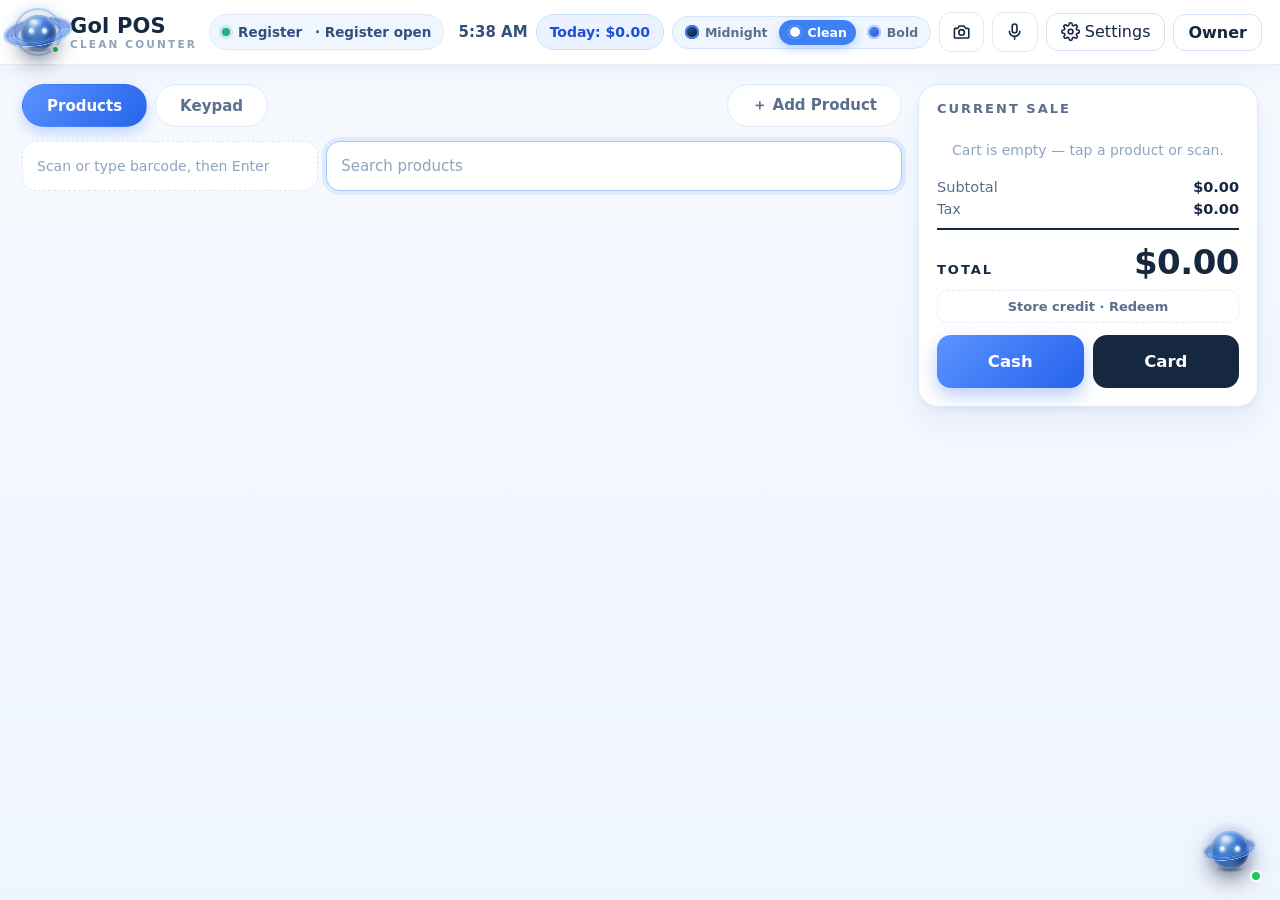
==== commit 82e81fc6: "POS UI polish (Nov 3): uniform tile media stage (104px, framed, even padding) + 2-line name clamp so" ====
--- a/web/index.html
+++ b/web/index.html
@@ -6,7 +6,7 @@
 <title>Gol POS — Register</title>
 <script>try{var t=localStorage.getItem('golpos_theme');if(['midnight','clean','bold'].indexOf(t)<0)t='clean';document.documentElement.dataset.theme=t;}catch(e){document.documentElement.dataset.theme='clean';}</script>
 <script>try{if(localStorage.getItem('golpos_lock_hint')==='1')document.documentElement.classList.add('boot-lock');}catch(e){}</script>
-<link rel="stylesheet" href="styles.css?v=18c94d8">
+<link rel="stylesheet" href="styles.css?v=5b13c64">
 </head>
 <body>
 <header class="topbar">
--- a/web/styles.css
+++ b/web/styles.css
@@ -24,16 +24,16 @@
 .gol-mark-dot { position: absolute; right: -2px; bottom: -2px; width: 9px; height: 9px; border-radius: 50%; background: #22c55e; border: 2px solid #1d4ed8; }
 
 /* ---------- header ---------- */
-.topbar { display: flex; align-items: center; gap: 14px; padding: 12px 20px; position: sticky; top: 0; z-index: 5; flex-wrap: wrap; }
+.topbar { display: flex; align-items: center; gap: 12px; padding: 12px 18px; position: sticky; top: 0; z-index: 5; flex-wrap: wrap; }
 .brand { font-size: 21px; font-weight: 800; letter-spacing: .2px; }
 .brand small { display: block; font-size: 10.5px; font-weight: 600; letter-spacing: 2.2px; text-transform: uppercase; }
-.store-pill { display: flex; align-items: center; gap: 8px; padding: 7px 13px; border-radius: 999px; font-weight: 600; font-size: 13.5px; }
+.store-pill { display: flex; align-items: center; gap: 8px; padding: 6px 12px; min-height: 36px; box-sizing: border-box; border-radius: 999px; font-weight: 600; font-size: 13.5px; }
 #storeName { font-weight: 600; }
 .status-dot { width: 8px; height: 8px; border-radius: 50%; background: #34d399; flex: none; }
-.top-right { margin-left: auto; display: flex; align-items: center; gap: 10px; flex-wrap: wrap; }
+.top-right { margin-left: auto; display: flex; align-items: center; gap: 8px; flex-wrap: wrap; }
 .clock { font-family: var(--num); font-variant-numeric: tabular-nums; font-size: 15px; font-weight: 700; }
-.today-chip { font-family: var(--num); font-variant-numeric: tabular-nums; font-weight: 700; font-size: 14px; padding: 8px 14px; border-radius: 999px; }
-.topbar > button, .top-right > button { border-radius: 12px; padding: 9px 16px; font-weight: 600; }
+.today-chip { font-family: var(--num); font-variant-numeric: tabular-nums; font-weight: 700; font-size: 14px; padding: 7px 13px; min-height: 36px; box-sizing: border-box; display: inline-flex; align-items: center; border-radius: 999px; }
+.topbar > button, .top-right > button { border-radius: 12px; padding: 8px 14px; font-weight: 600; }
 .gol-btn { display: inline-flex; align-items: center; justify-content: center; gap: 9px;
   font: inherit; font-size: 15px; font-weight: 800 !important; line-height: 1;
   color: #fff; background: linear-gradient(135deg, #5b93ff, #2563eb);
@@ -49,7 +49,7 @@
 
 /* ---------- settings dropdown (counter operations, one menu) ---------- */
 .setmenu { position: relative; }
-#settingsBtn { border-radius: 12px; padding: 9px 16px; font-weight: 600; font: inherit; cursor: pointer; }
+#settingsBtn { border-radius: 12px; padding: 8px 14px; font-weight: 600; font: inherit; cursor: pointer; }
 .setmenu-pop { position: absolute; right: 0; top: calc(100% + 8px); width: 330px; max-width: 92vw; z-index: 30;
   background: var(--surface); border: 1px solid var(--line); border-radius: var(--panel-radius);
   box-shadow: var(--cart-shadow); padding: 8px 10px; color: var(--ink); text-align: left; }
@@ -80,7 +80,7 @@
 
 /* ---------- theme switcher ---------- */
 .theme-switch { display: flex; gap: 2px; padding: 3px; border-radius: 999px; background: var(--switch-bg); border: 1px solid var(--switch-line); }
-.theme-switch button { display: inline-flex; align-items: center; gap: 6px; border: none; background: transparent; color: var(--switch-ink); padding: 6px 10px; border-radius: 999px; font-size: 12.5px; font-weight: 700; }
+.theme-switch button { display: inline-flex; align-items: center; gap: 6px; border: none; background: transparent; color: var(--switch-ink); padding: 5px 9px; border-radius: 999px; font-size: 12.5px; font-weight: 700; }
 .theme-switch button.on { background: var(--switch-on-bg); color: var(--switch-on-ink); box-shadow: var(--switch-on-shadow); }
 .sw { width: 14px; height: 14px; border-radius: 50%; flex: none; }
 .sw-midnight { background: radial-gradient(circle at 35% 30%, #2b4a7f, #060b1a); box-shadow: inset 0 0 0 2px #3f80f5; }
@@ -95,18 +95,22 @@
    min-width:0 its min-content (~514px of tab/scan rows) forces the whole
    register page to side-scroll on phone widths. */
 .catalog { min-width: 0; }
-.scan-row { display: flex; gap: 10px; margin-bottom: 12px; }
+.scan-row { display: flex; gap: 8px; margin-bottom: 12px; }
 .scan-row input { flex: 1; height: 50px; padding: 0 14px; font: inherit; font-size: 15px; border-radius: var(--field-radius); background: var(--field-bg); border: 1px solid var(--field-line); color: var(--ink); min-width: 0; }
 .scan-row input::placeholder { color: var(--faint); }
 .scan-row input:focus { outline: none; }
-#searchInput { flex: 1.35; border-color: var(--search-line); box-shadow: var(--search-ring); }
+#searchInput { flex: 1.6; border-color: var(--search-line); box-shadow: var(--search-ring); }
+/* the barcode lane reads as the quiet half of one search zone: narrower,
+   a dashed edge (a scan slot, not a second search box), smaller type */
+#scanInput { flex: .78; border-style: dashed; font-size: 14px; }
 .cats { display: flex; gap: 7px; flex-wrap: wrap; margin-bottom: 14px; }
 .cats button { padding: 8px 15px; border-radius: 999px; font-size: 13.5px; font-weight: 600; color: var(--cat-ink); background: var(--cat-bg); border: 1px solid var(--cat-line); }
 .cats button.on { color: #fff; border-color: transparent; background: linear-gradient(135deg, #5b93ff, #2563eb); box-shadow: var(--cat-on-shadow); }
 .grid { display: grid; grid-template-columns: repeat(auto-fill, minmax(158px, 1fr)); gap: 12px; }
 .tile { text-align: left; padding: 14px; border-radius: var(--tile-radius); min-height: var(--tile-minh); display: flex; flex-direction: column; gap: 9px; background: var(--tile-bg); border: var(--tile-bw) solid var(--tile-line); box-shadow: var(--tile-shadow); color: var(--ink); font: inherit; cursor: pointer; }
 .tile-art { width: var(--art-size); height: var(--art-size); border-radius: var(--art-radius); display: flex; align-items: center; justify-content: center; font-size: 21px; font-weight: 800; font-family: var(--num); }
-.tile-name { font-weight: 600; font-size: 14.5px; line-height: 1.3; color: var(--tile-name); }
+.tile-name { font-weight: 600; font-size: 14.5px; line-height: 1.3; color: var(--tile-name);
+  min-height: 2.6em; display: -webkit-box; -webkit-line-clamp: 2; -webkit-box-orient: vertical; overflow: hidden; }
 .tile-price { font-family: var(--num); font-variant-numeric: tabular-nums; font-weight: 800; font-size: 20px; color: var(--price); }
 /* the tile foot: price left, the quiet "+ Stock" receive door right —
    on an OUT tile the same button becomes the rescue, in brand dress */
@@ -118,10 +122,10 @@
   box-shadow: 0 4px 12px rgba(37,99,235,.35); }
 
 /* ---------- cart ---------- */
-.cart { border-radius: var(--panel-radius); padding: 14px 18px; position: sticky; top: var(--cart-top); background: var(--cart-bg); border: 1px solid var(--cart-line); box-shadow: var(--cart-shadow); color: var(--cart-ink); }
-.cart h2 { font-size: 13px; letter-spacing: 2px; text-transform: uppercase; color: var(--cart-dim); margin-bottom: 12px; display: flex; justify-content: space-between; align-items: baseline; }
+.cart { border-radius: var(--panel-radius); padding: 16px 18px 18px; position: sticky; top: var(--cart-top); background: var(--cart-bg); border: 1px solid var(--cart-line); box-shadow: var(--cart-shadow); color: var(--cart-ink); }
+.cart h2 { font-size: 13px; letter-spacing: 2px; text-transform: uppercase; color: var(--cart-dim); margin-bottom: 10px; display: flex; justify-content: space-between; align-items: baseline; }
 .cart h2 em { font-style: normal; letter-spacing: 0; text-transform: none; font-size: 12px; color: var(--cart-faint); }
-.cart .empty { color: var(--cart-faint); }
+.cart .empty { color: var(--cart-faint); text-align: center; font-size: 14px; padding: 16px 4px 12px; }
 .cart-lines .line { display: flex; align-items: center; gap: 9px; padding: 11px 0; border-bottom: 1px dashed var(--cart-dash); }
 .line-info { flex: 1; min-width: 0; }
 .line-name { font-weight: 600; font-size: 14.5px; white-space: nowrap; overflow: hidden; text-overflow: ellipsis; }
@@ -130,15 +134,15 @@
 .stepper b { min-width: 16px; text-align: center; font-variant-numeric: tabular-nums; font-size: 14.5px; }
 .stepper button { width: 28px; height: 28px; padding: 0; border-radius: 50%; font-size: 16px; line-height: 1; color: var(--stepper-ink); border: 1px solid var(--stepper-line); background: var(--stepper-bg); }
 .line-total { font-family: var(--num); font-variant-numeric: tabular-nums; font-weight: 800; font-size: 15.5px; min-width: 52px; text-align: right; }
-.totals { margin-top: 10px; font-variant-numeric: tabular-nums; }
-.totals .row { display: flex; justify-content: space-between; padding: 4px 0; font-size: 14.5px; color: var(--cart-dim); }
+.totals { margin-top: 6px; font-variant-numeric: tabular-nums; }
+.totals .row { display: flex; justify-content: space-between; padding: 3px 0; font-size: 14.5px; color: var(--cart-dim); }
 .totals .row b { color: var(--cart-ink); font-weight: 600; }
-.totals .grand { display: flex; justify-content: space-between; align-items: baseline; margin-top: 10px; padding-top: 14px; border-top: 2px solid var(--grand-line); }
+.totals .grand { display: flex; justify-content: space-between; align-items: baseline; margin-top: 8px; padding-top: 12px; border-top: 2px solid var(--grand-line); }
 .totals .grand span { font-size: 13px; font-weight: 700; letter-spacing: 2px; text-transform: uppercase; color: var(--grand-label); }
 .totals .grand b { font-family: var(--num); font-size: var(--grand-size); font-weight: 800; letter-spacing: -.5px; color: var(--grand-ink); }
-.tender { display: flex; gap: 9px; margin-top: 16px; }
+.tender { display: flex; gap: 9px; margin-top: 12px; }
 .tender button { flex: 1; padding: 17px 6px; font-weight: 800; font-size: 16.5px; border-radius: var(--btn-radius); }
-.credit-strip { display: block; width: 100%; margin-top: 10px; padding: 8px 10px; border-radius: 10px; border: 1px dashed var(--cart-line); background: transparent; color: var(--cart-dim); font: inherit; font-size: 13px; font-weight: 700; cursor: pointer; }
+.credit-strip { display: block; width: 100%; margin-top: 8px; padding: 8px 10px; border-radius: 10px; border: 1px dashed var(--cart-line); background: transparent; color: var(--cart-dim); font: inherit; font-size: 13px; font-weight: 700; cursor: pointer; }
 .credit-strip:hover { color: inherit; border-color: var(--cart-dim); }
 .cart-clear { border: 0; background: none; padding: 2px 4px; font: inherit; font-size: 12px; font-weight: 700; letter-spacing: .4px; text-transform: none; color: var(--accent, #2563eb); cursor: pointer; }
 .out-count { display: inline-block; min-width: 18px; margin-left: 6px; padding: 1px 5px; border-radius: 999px; background: #dc2626; color: #fff; font-size: 11px; font-weight: 800; line-height: 1.5; text-align: center; vertical-align: 1px; }
@@ -666,10 +670,11 @@
    pour — a foam wave rides the surface; solids sit with a slow shine.
    Healthy is calm blue/green; under half the light goes amber; under a
    fifth it pulses red; empty dims the tile and wears the OUT tag. */
-.tile-media { position: relative; display: block; height: 98px; flex: none; }
+.tile-media { position: relative; display: block; height: 104px; flex: none;
+  border-radius: var(--art-radius); overflow: hidden; }
 .tile-media .tile-art { position: absolute; inset: 0; width: auto; height: auto; font-size: 30px; }
-.tile-img { position: absolute; inset: 0; width: 100%; height: 100%; object-fit: contain;
-  background: #fff; border-radius: var(--art-radius); padding: 6px; }
+.tile-img { position: absolute; inset: 0; width: 100%; height: 100%; object-fit: contain; object-position: center;
+  background: #fff; border-radius: var(--art-radius); padding: 8px; }
 .tile-out-tag { position: absolute; top: 7px; right: 7px; z-index: 2; font-size: 10px; font-weight: 800;
   letter-spacing: 1.4px; background: #dc2626; color: #fff; padding: 3px 8px; border-radius: 999px;
   box-shadow: 0 4px 10px rgba(220,38,38,.4); }
@@ -686,7 +691,7 @@
 .tile-count.st-low { color: #f59e0b; }
 .tile-count.st-crit, .tile-count.st-out { color: #ef4444; }
 @keyframes dotPulse { 0%, 100% { transform: scale(1); opacity: 1; } 50% { transform: scale(1.5); opacity: .5; } }
-.stockbar { display: block; height: 9px; border-radius: 999px; background: var(--field-bg);
+.stockbar { display: block; height: 8px; border-radius: 999px; background: var(--field-bg);
   border: 1px solid var(--field-line); overflow: hidden; }
 .stockfill { display: block; height: 100%; border-radius: 999px; position: relative;
   transition: width .9s cubic-bezier(.22,.8,.3,1); }
@@ -696,12 +701,12 @@
 .stockfill.st-out { background: transparent; }
 @keyframes critPulse { 0%, 100% { filter: brightness(1); } 50% { filter: brightness(1.5); } }
 /* liquid: white foam scallops slide along the surface — the pour reads alive */
-.stockfill.liquid::before { content: ""; position: absolute; left: 0; right: 0; top: 0; height: 5px;
-  background-image: radial-gradient(circle at 7px -1px, rgba(255,255,255,.6) 5px, transparent 6px);
-  background-size: 14px 5px; background-repeat: repeat-x; animation: waveSlide 1.3s linear infinite; }
-.stockfill.liquid::after { content: ""; position: absolute; left: 0; right: 0; top: 0; height: 5px; opacity: .45;
+.stockfill.liquid::before { content: ""; position: absolute; left: 0; right: 0; top: 0; height: 4px;
+  background-image: radial-gradient(circle at 7px -1px, rgba(255,255,255,.45) 5px, transparent 6px);
+  background-size: 14px 4px; background-repeat: repeat-x; animation: waveSlide 1.3s linear infinite; }
+.stockfill.liquid::after { content: ""; position: absolute; left: 0; right: 0; top: 0; height: 4px; opacity: .3;
   background-image: radial-gradient(circle at 7px -1px, rgba(255,255,255,.7) 5px, transparent 6px);
-  background-size: 14px 5px; background-repeat: repeat-x; animation: waveSlideRev 2.4s linear infinite; }
+  background-size: 14px 4px; background-repeat: repeat-x; animation: waveSlideRev 2.4s linear infinite; }
 @keyframes waveSlide { from { background-position-x: 0; } to { background-position-x: 14px; } }
 @keyframes waveSlideRev { from { background-position-x: 7px; } to { background-position-x: -7px; } }
 /* solid: a slow shine sweeps the bar, like light on a wrapped shelf pack */
